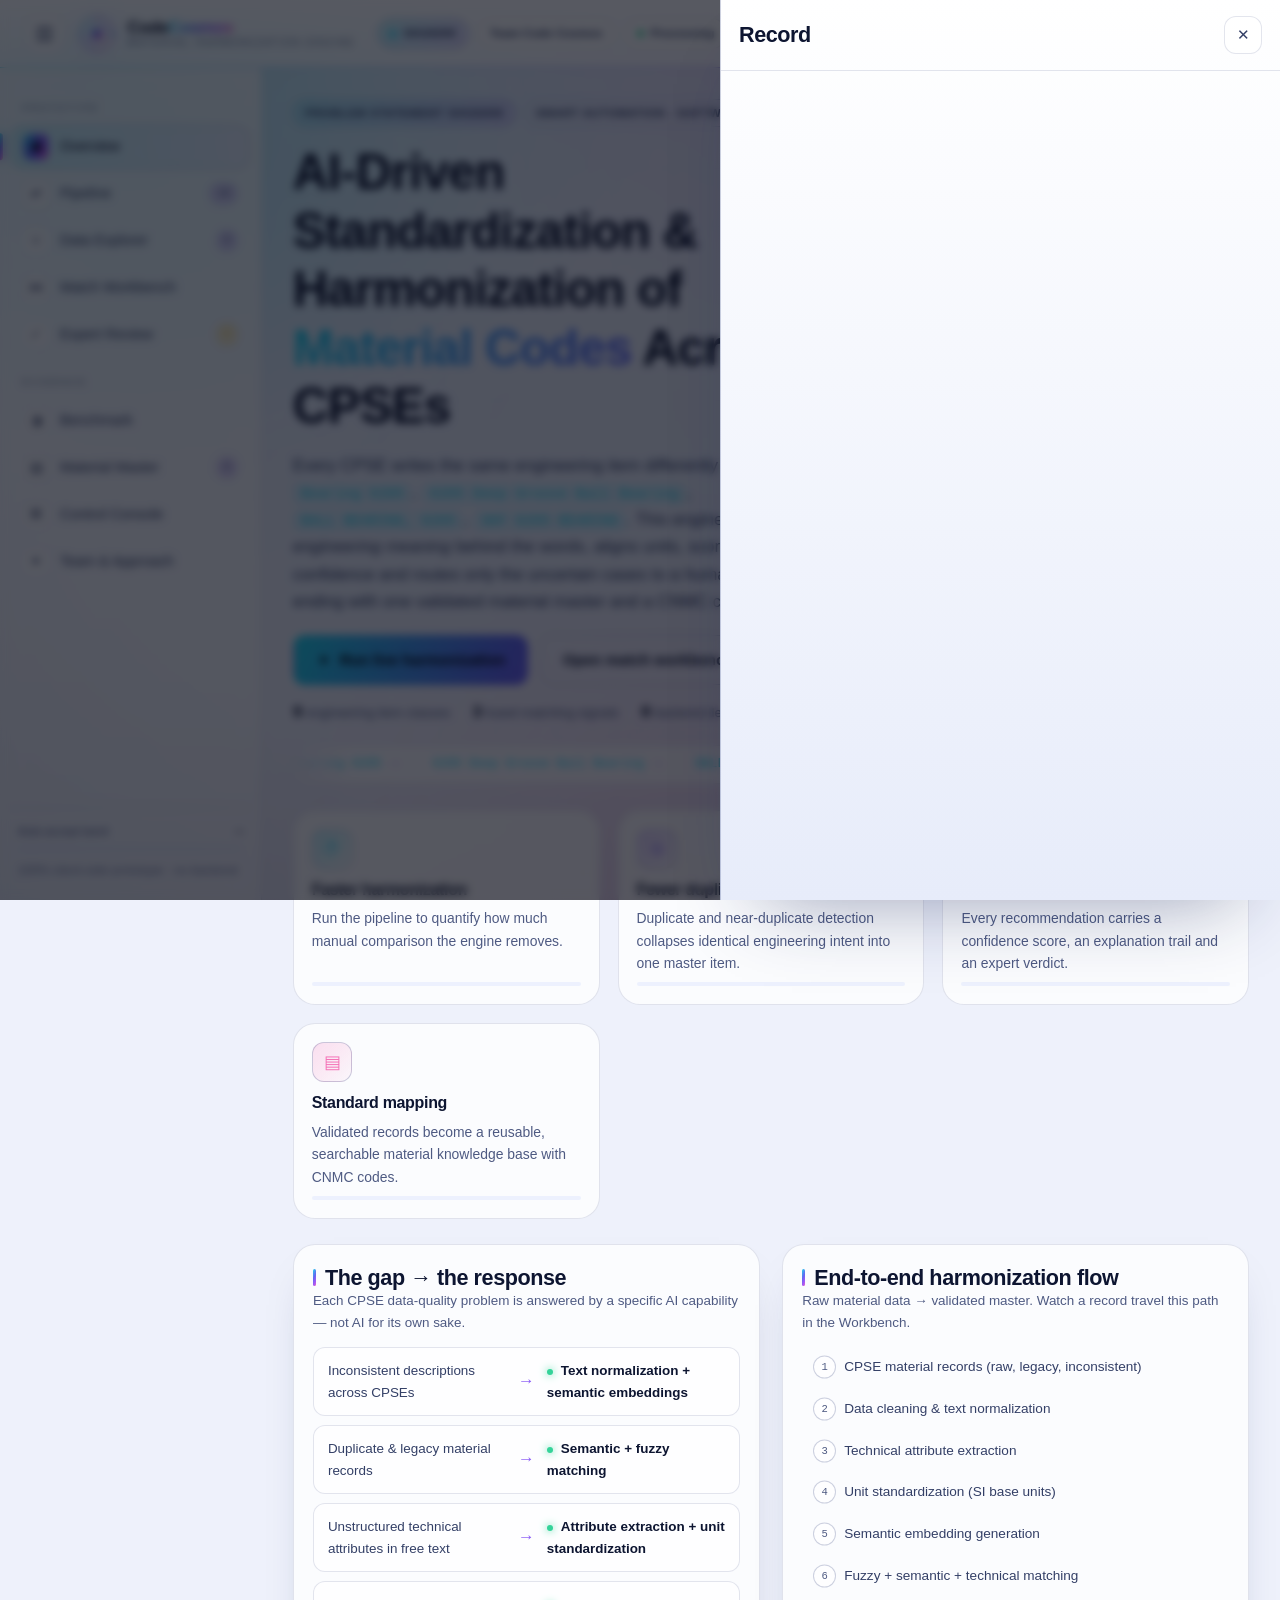
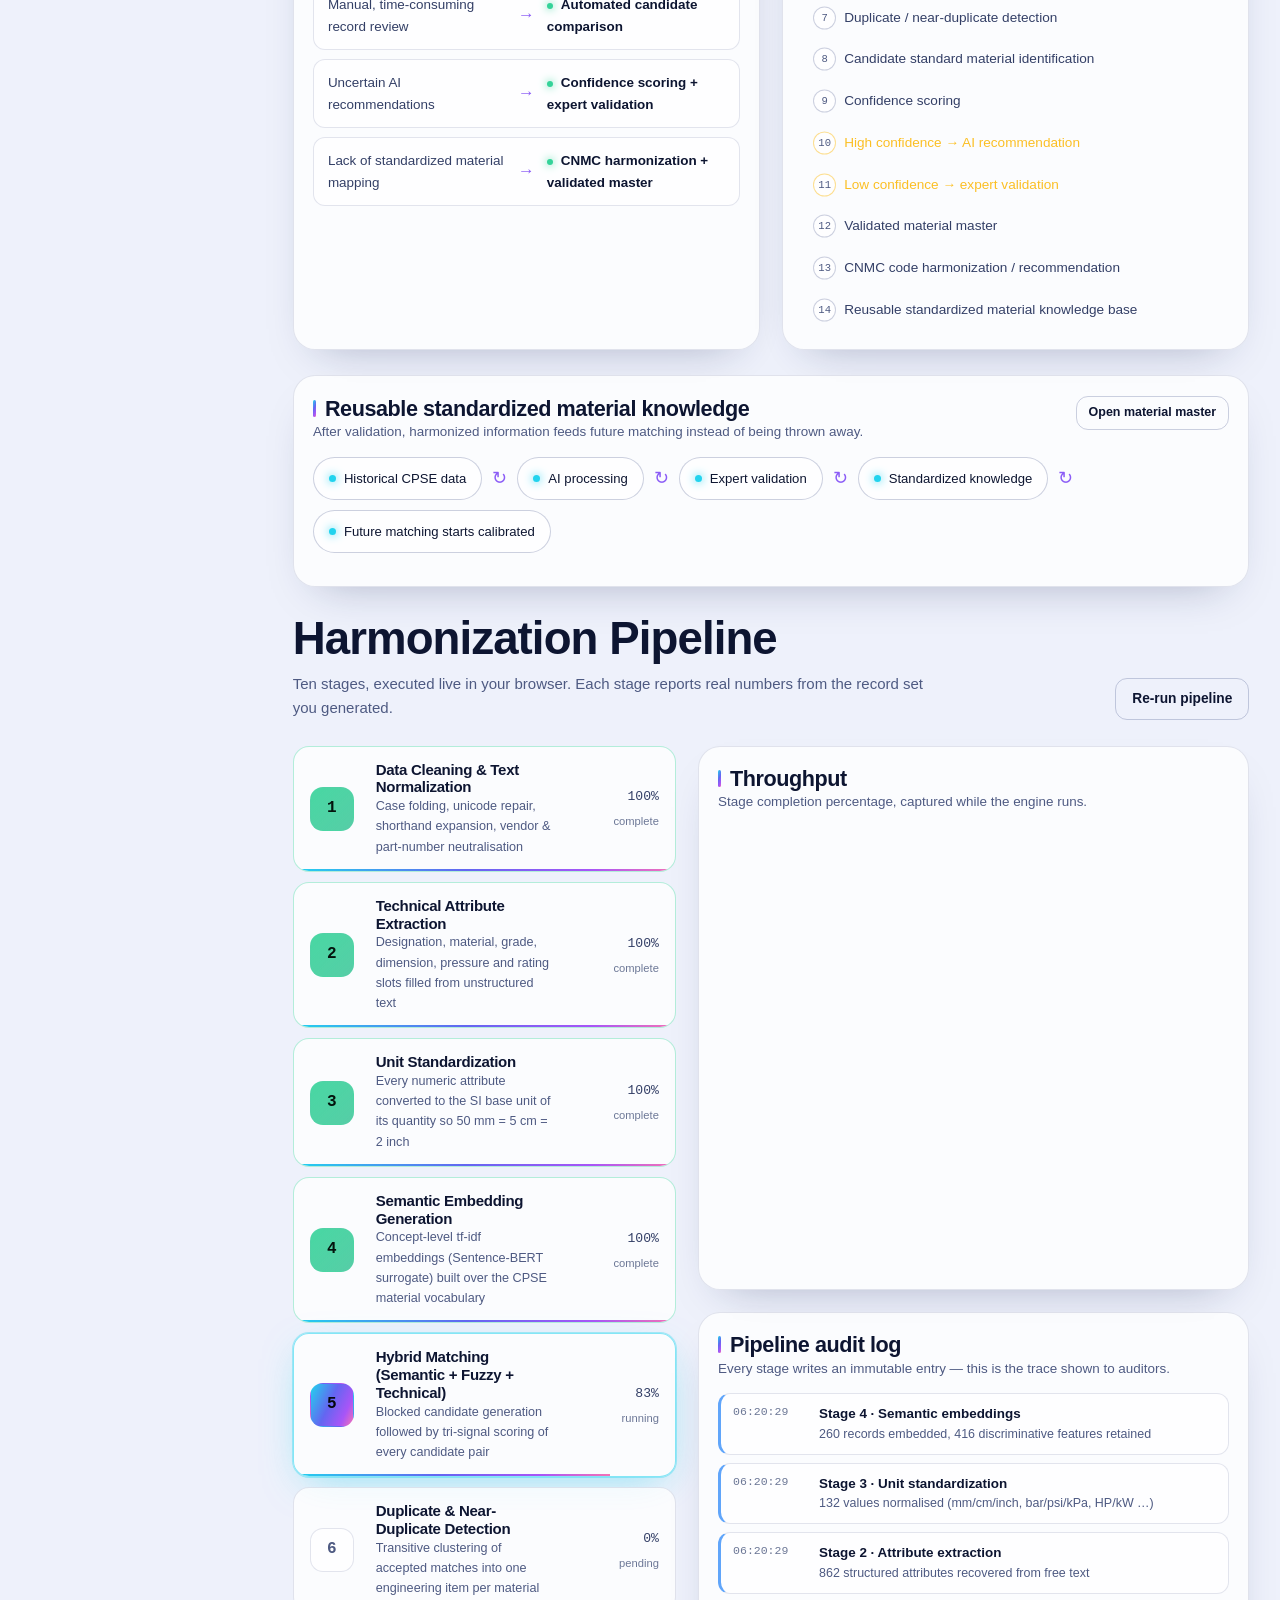
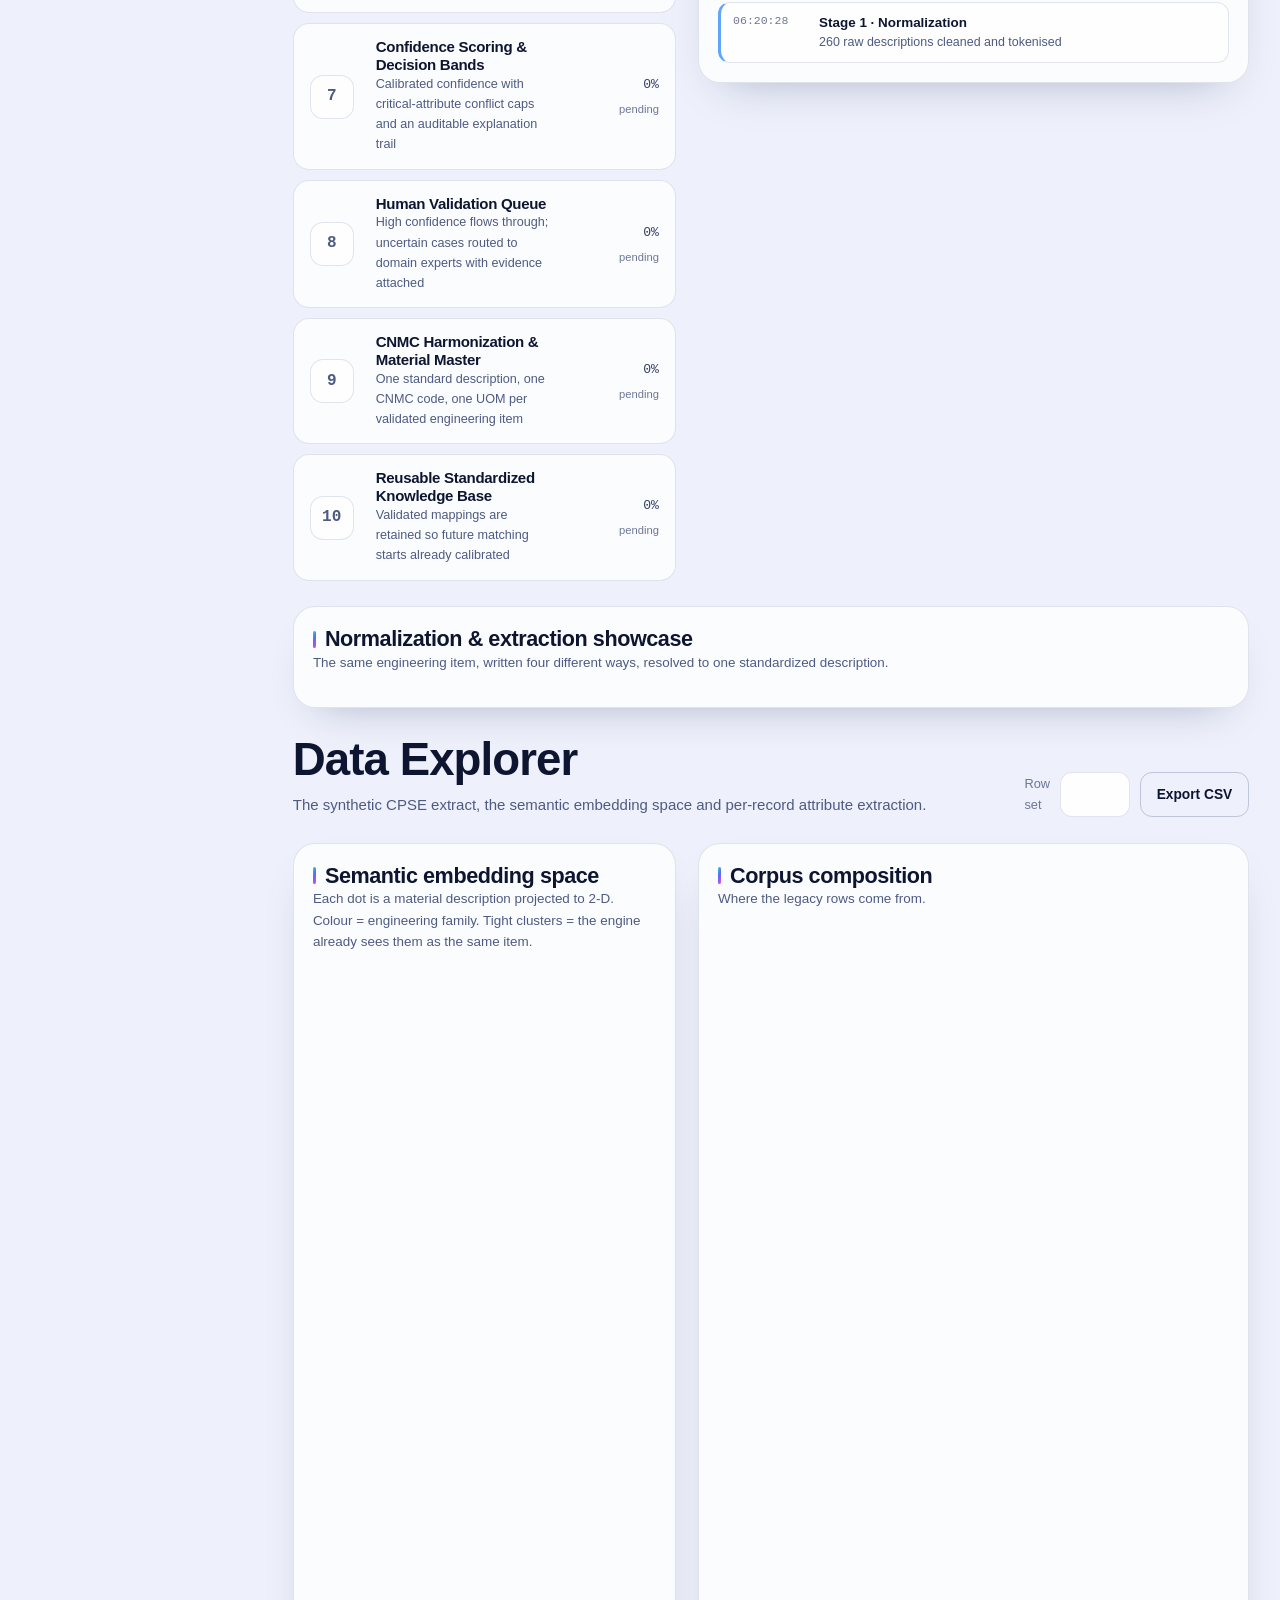
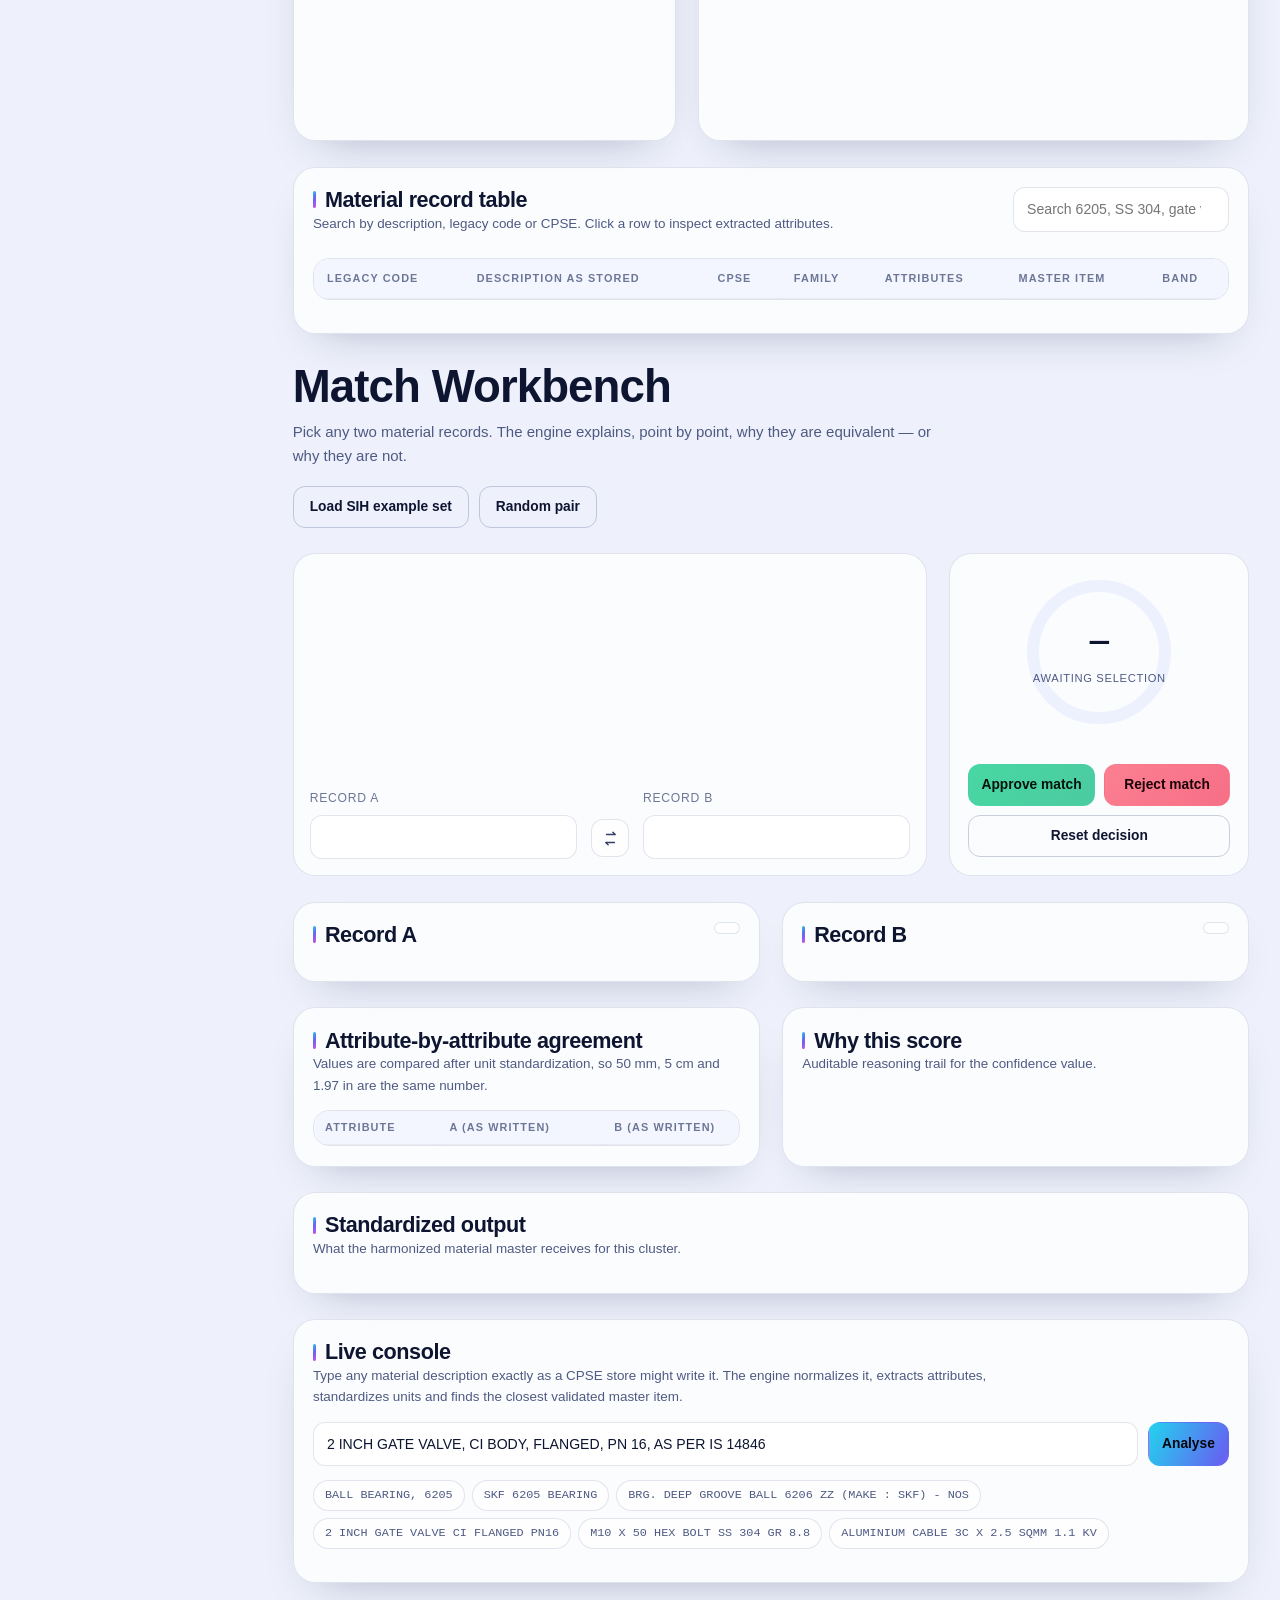
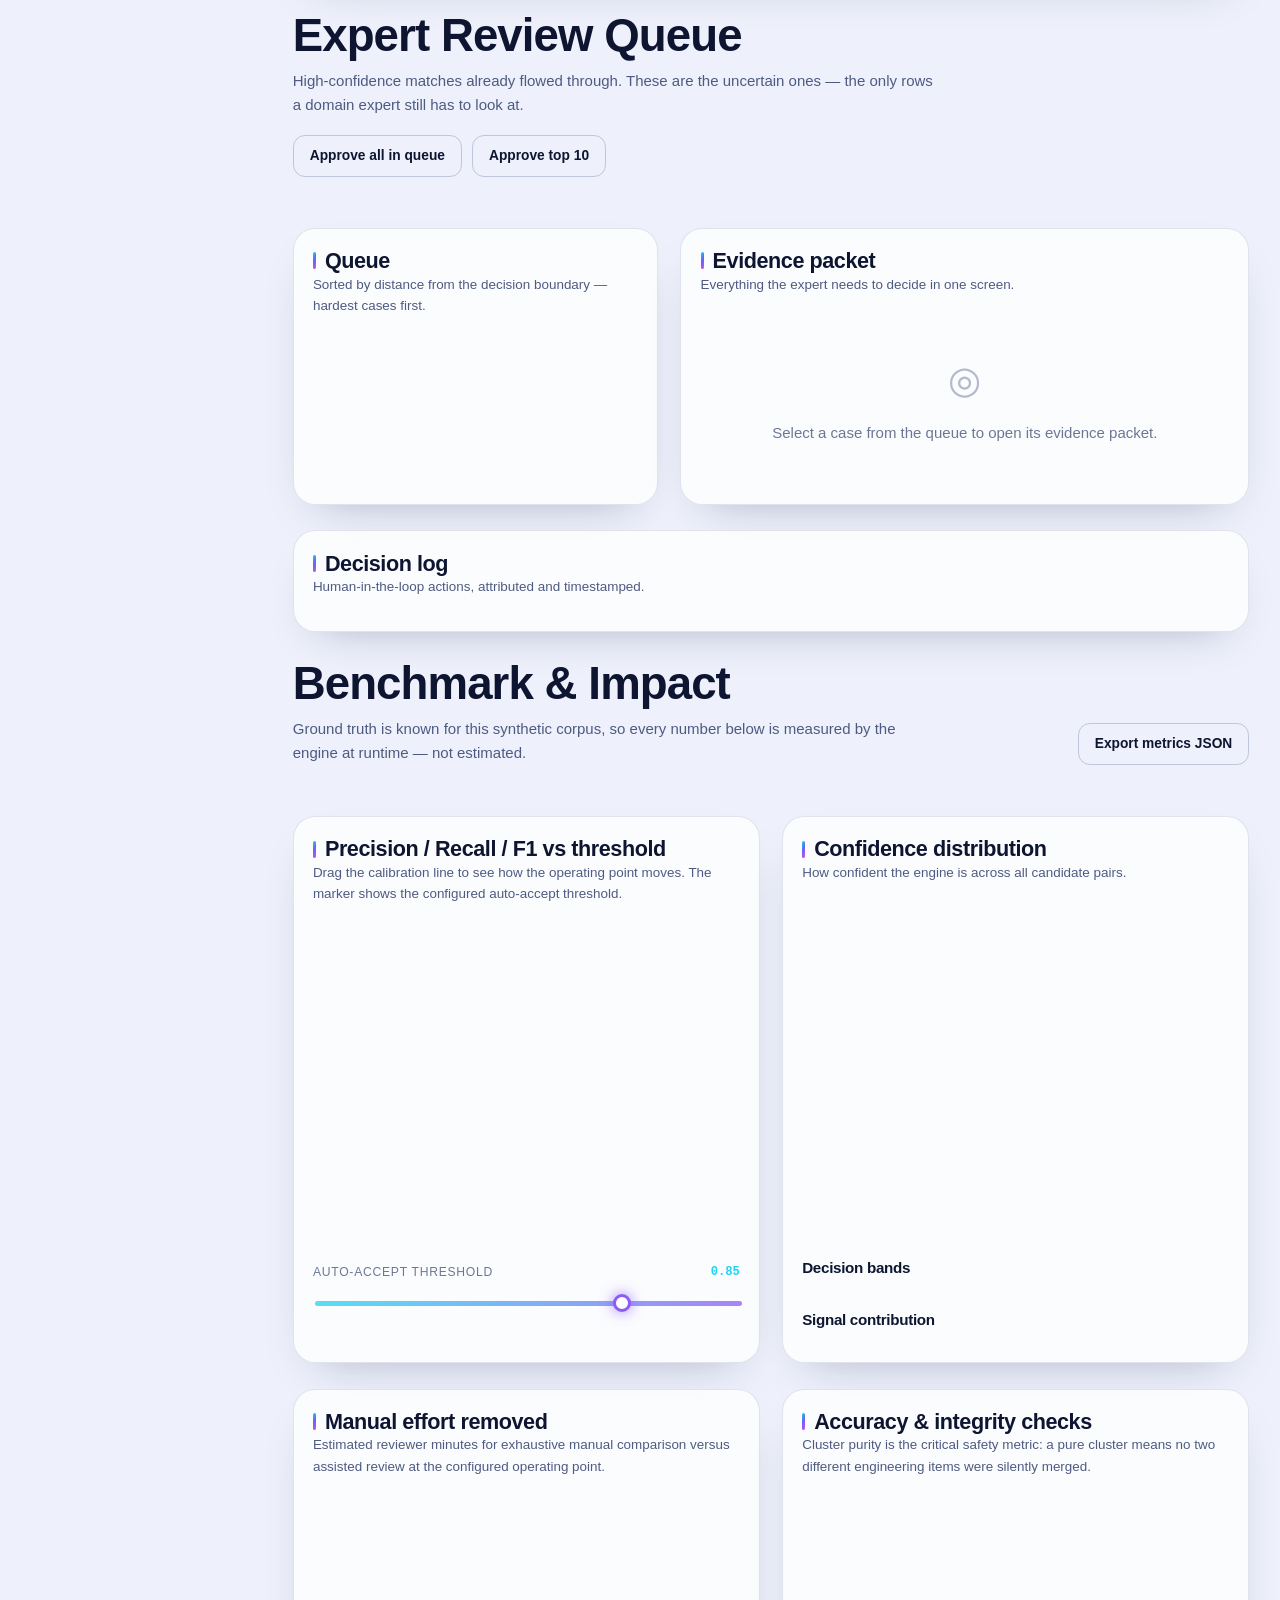
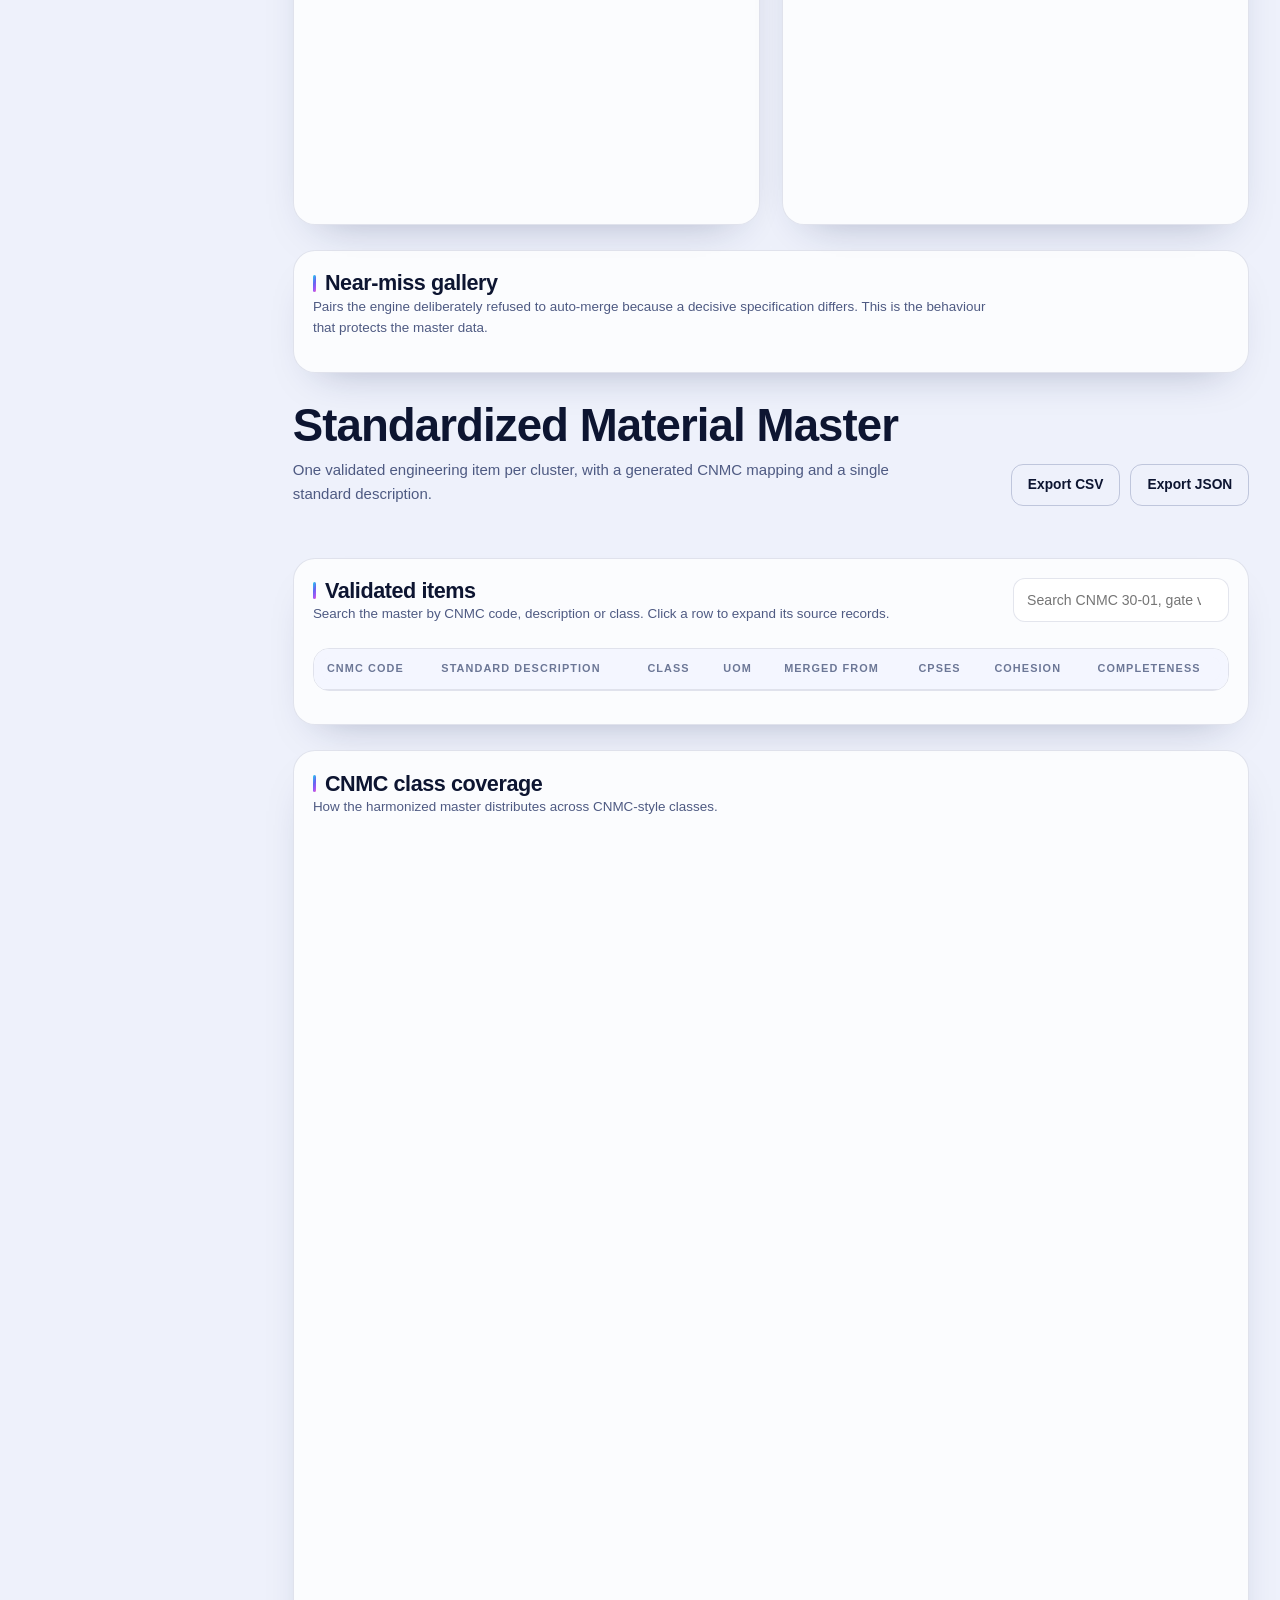
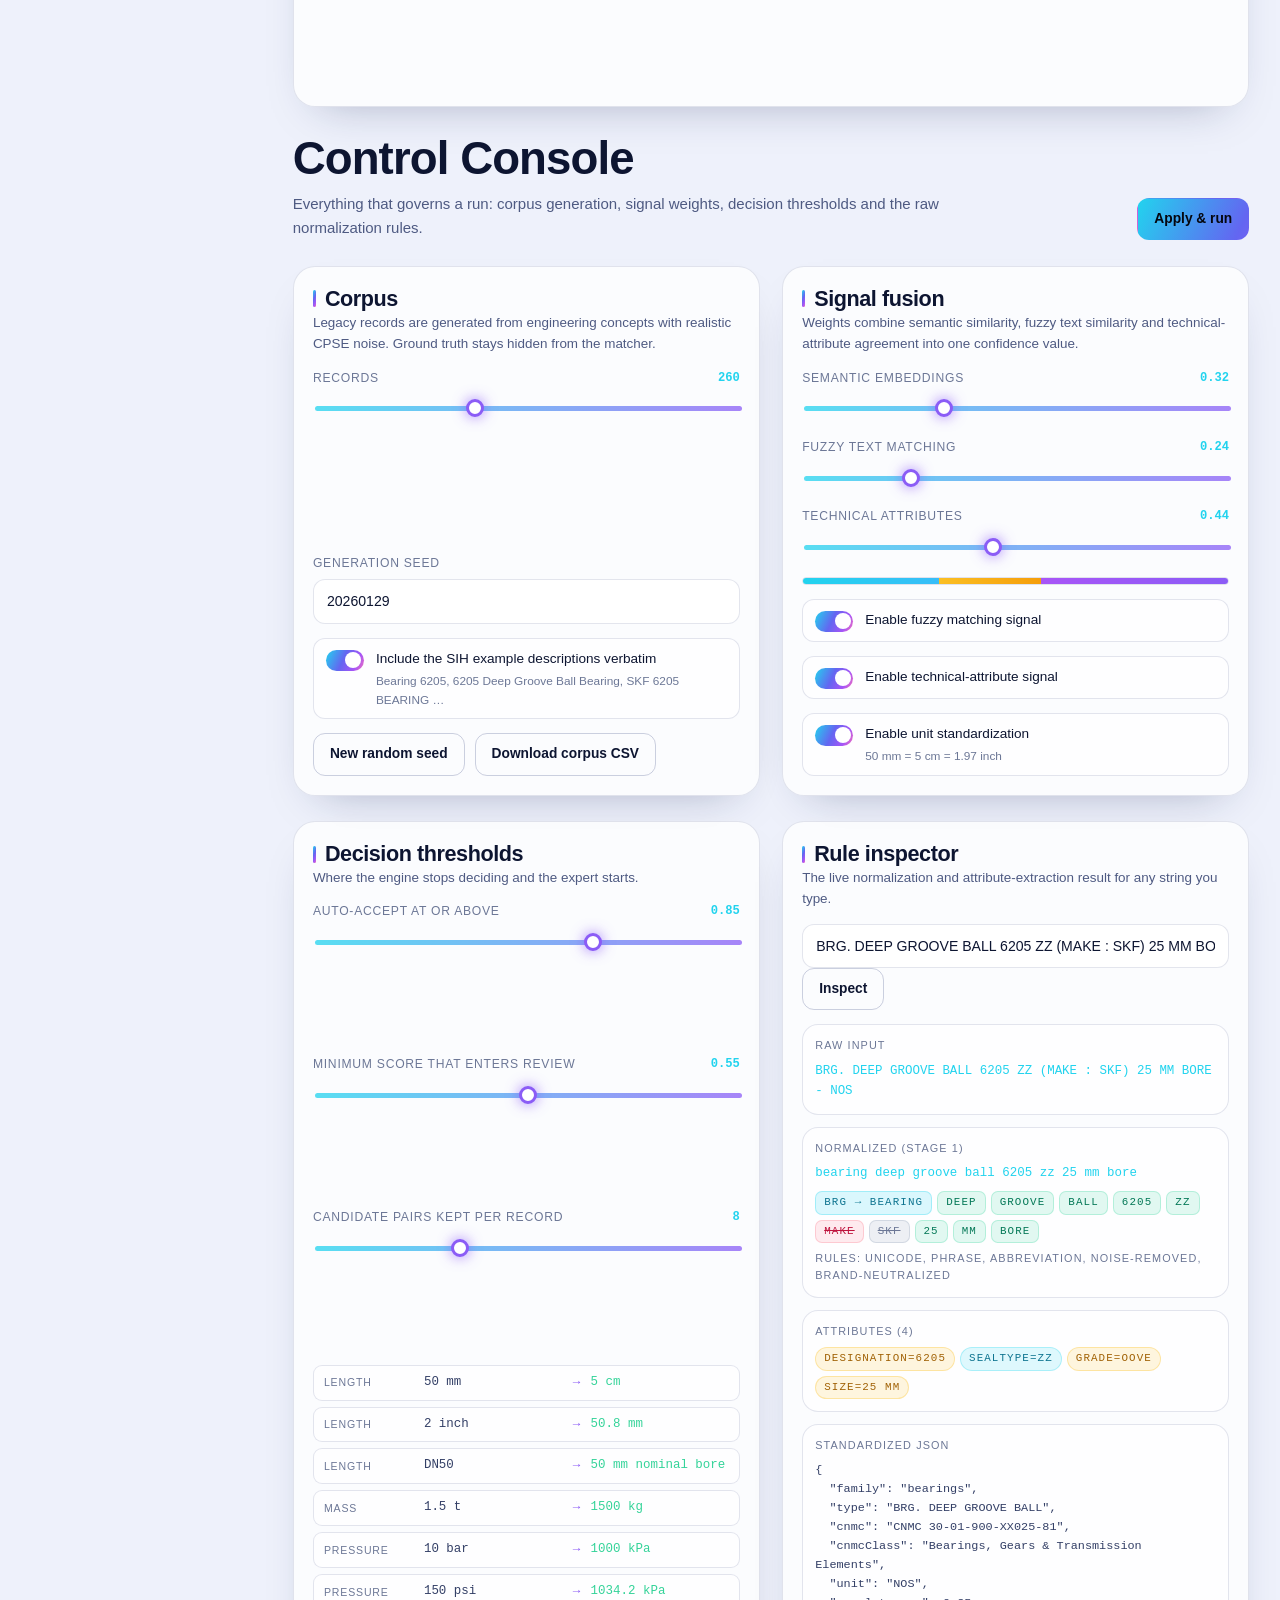
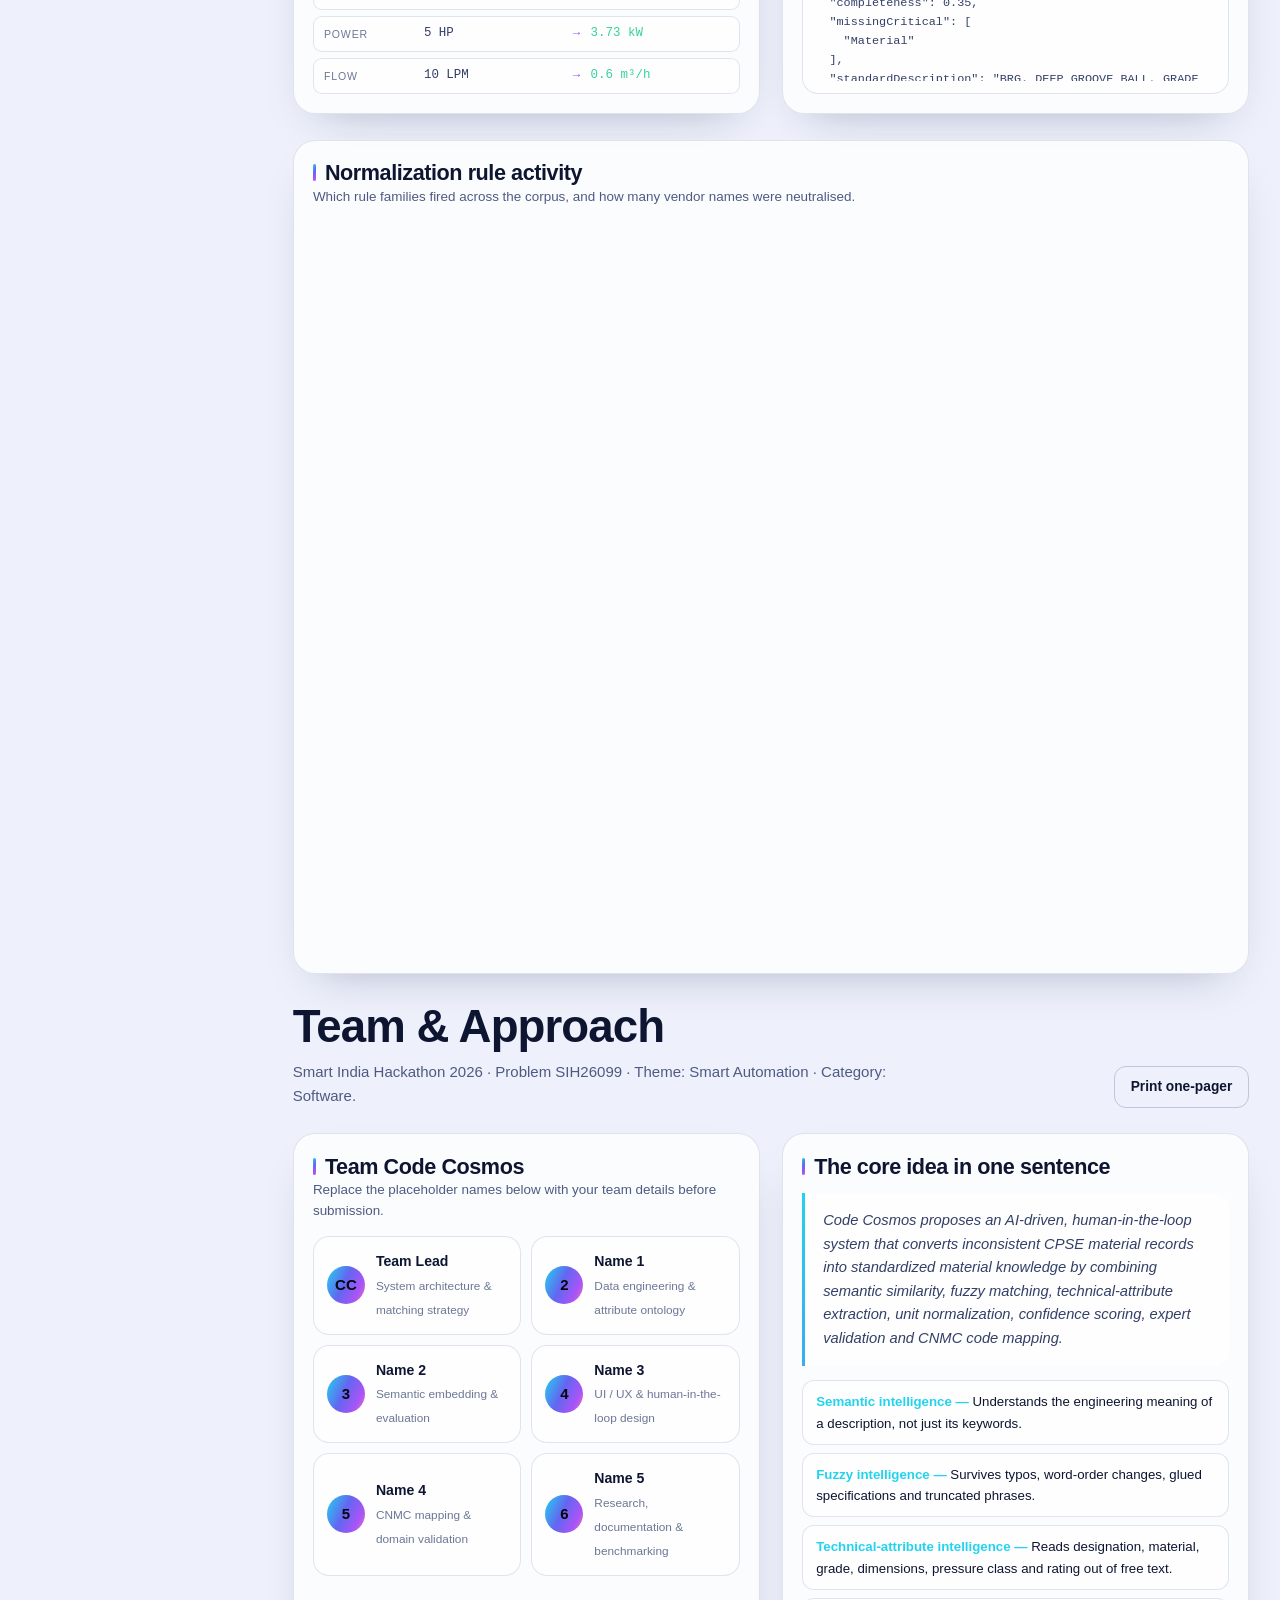
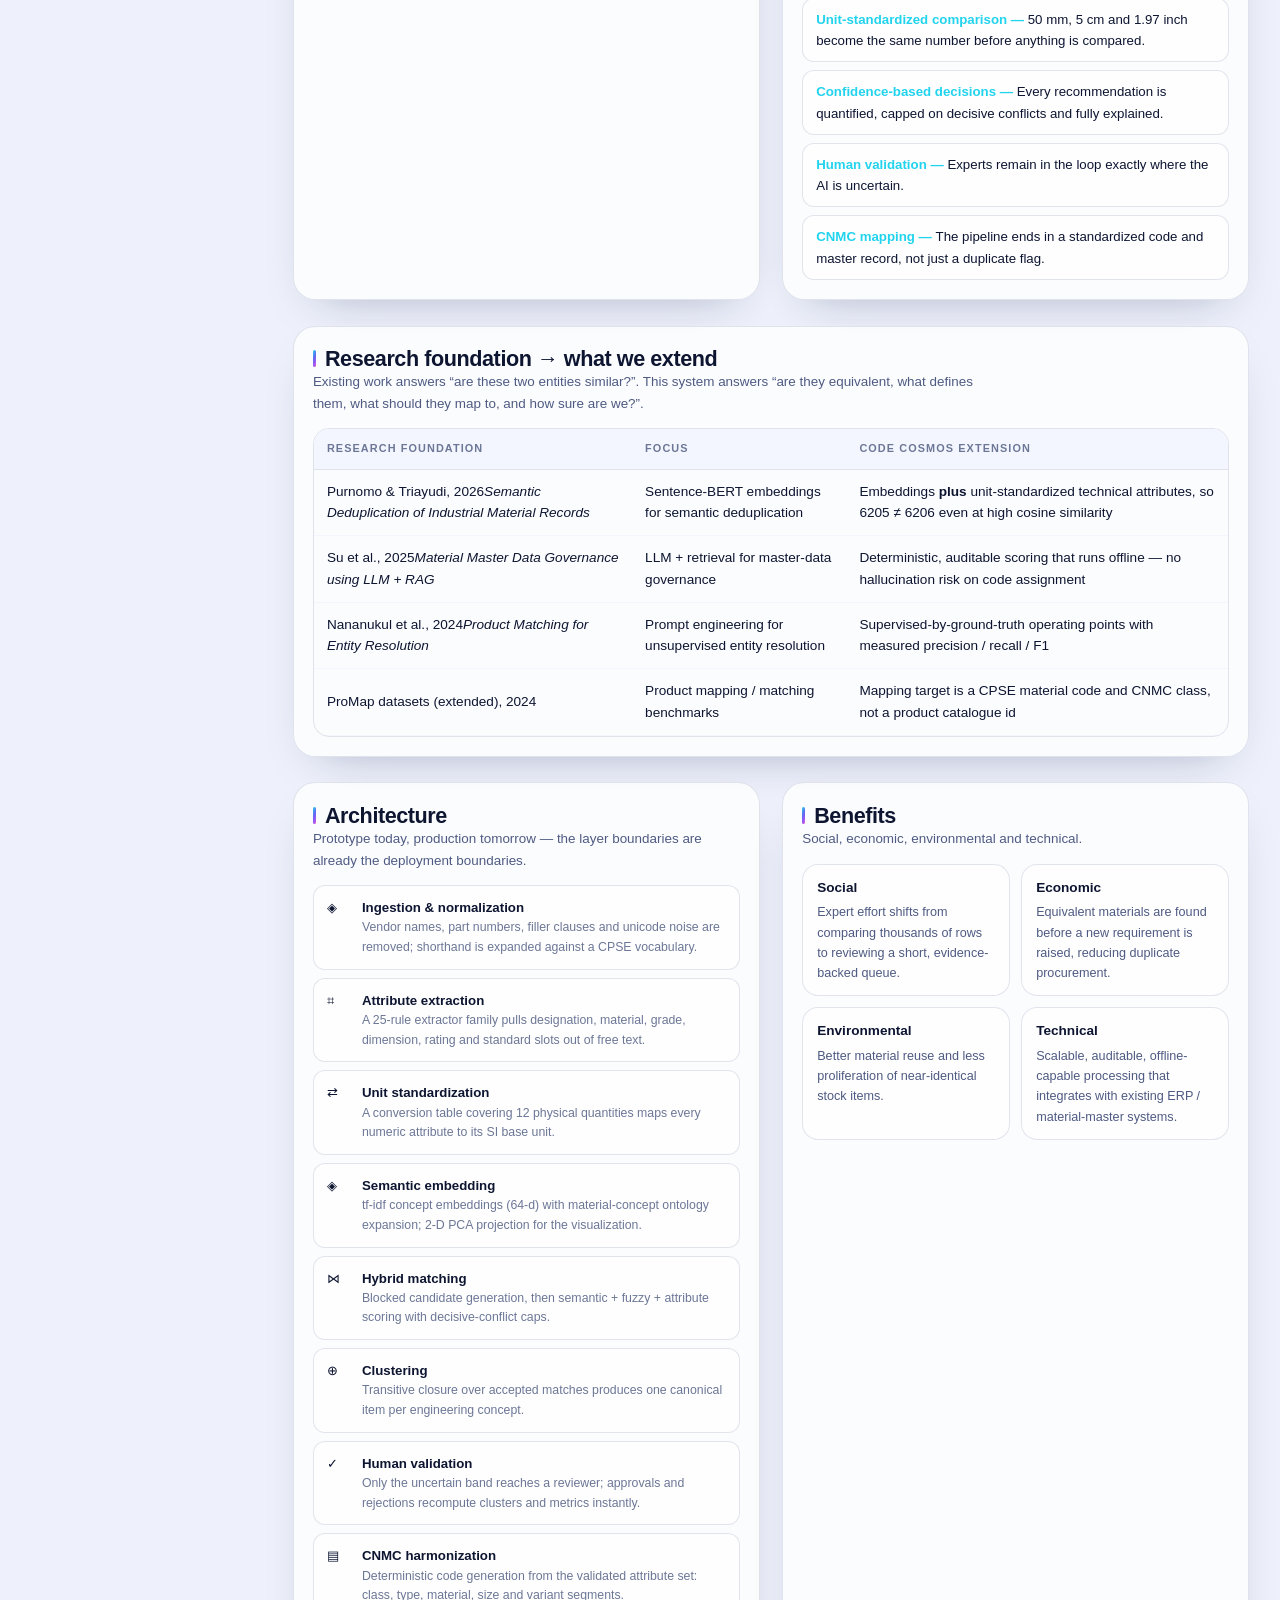
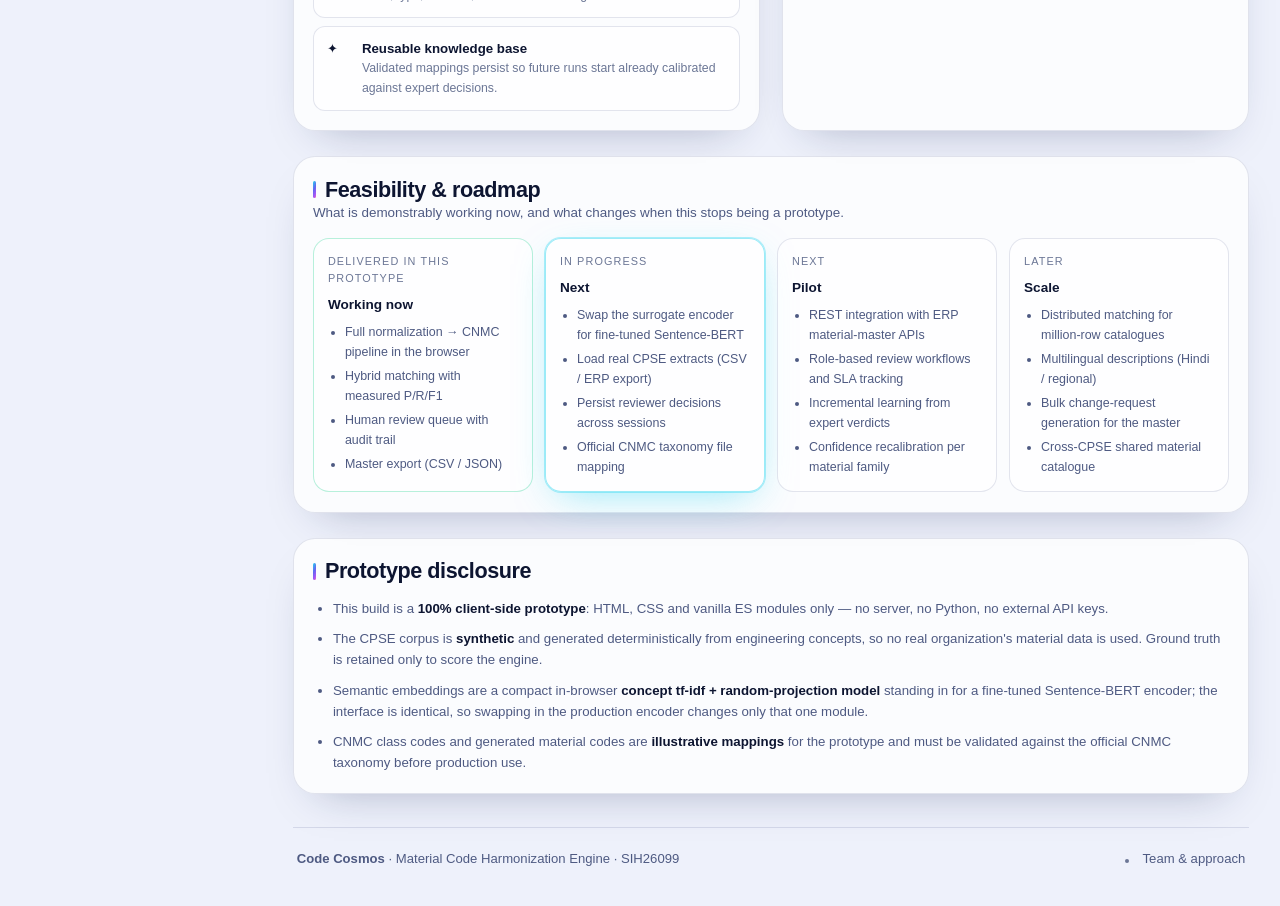
==== index.html @ 538e65f2 "feat: Code Cosmos material-code harmonization prototype (SIH26099) Fully client-side, Render-ready p" ====
<!DOCTYPE html>
<html lang="en" data-theme="dark">
<head>
<meta charset="utf-8" />
<meta name="viewport" content="width=device-width, initial-scale=1, viewport-fit=cover" />
<title>Code Cosmos · AI-Driven Standardization &amp; Harmonization of Material Codes Across CPSEs</title>
<meta name="description" content="SIH26099 — AI-driven, human-in-the-loop material code harmonization prototype for CPSEs. Semantic embeddings, fuzzy matching, technical-attribute extraction, unit standardization, confidence scoring and CNMC mapping. Fully client-side prototype by Team Code Cosmos." />
<meta name="theme-color" content="#060913" />
<meta name="author" content="Team Code Cosmos" />
<meta property="og:title" content="Code Cosmos · Material Code Harmonization Engine" />
<meta property="og:description" content="Smart India Hackathon 2026 · Problem SIH26099 · Frontend prototype" />
<link rel="icon" href="data:image/svg+xml,%3Csvg xmlns='http://www.w3.org/2000/svg' viewBox='0 0 64 64'%3E%3Cdefs%3E%3ClinearGradient id='g' x1='0' y1='0' x2='1' y2='1'%3E%3Cstop offset='0' stop-color='%2322d3ee'/%3E%3Cstop offset='1' stop-color='%238b5cf6'/%3E%3C/linearGradient%3E%3C/defs%3E%3Ccircle cx='32' cy='32' r='30' fill='none' stroke='url(%23g)' stroke-width='3'/%3E%3Ccircle cx='32' cy='32' r='9' fill='url(%23g)'/%3E%3Cellipse cx='32' cy='32' rx='28' ry='12' fill='none' stroke='url(%23g)' stroke-width='2' opacity='.7'/%3E%3Cellipse cx='32' cy='32' rx='12' ry='28' fill='none' stroke='url(%23g)' stroke-width='2' opacity='.5'/%3E%3C/svg%3E" />
<link rel="stylesheet" href="./assets/css/base.css" />
<link rel="stylesheet" href="./assets/css/app.css" />
</head>
<body>
<!-- ─────────────────────────── cinematic background ─────────────────────────── -->
<div class="bg-stage" aria-hidden="true">
  <div class="bg-aurora a1"></div>
  <div class="bg-aurora a2"></div>
  <div class="bg-aurora a3"></div>
  <div class="bg-grid"></div>
  <div class="bg-scan"></div>
  <div class="bg-vignette"></div>
</div>

<a class="skip-link" href="#main">Skip to content</a>

<!-- ─────────────────────────────── app shell ───────────────────────────────── -->
<div class="shell">
  <header class="topbar" id="topbar">
    <button class="icon-btn menu-btn" id="menuBtn" aria-label="Toggle navigation" aria-expanded="false">
      <span class="burger"><i></i><i></i><i></i></span>
    </button>

    <a class="brand" href="#/overview" aria-label="Code Cosmos home">
      <span class="brand-mark" aria-hidden="true">
        <svg viewBox="0 0 64 64" class="orbit">
          <defs>
            <linearGradient id="brandGrad" x1="0" y1="0" x2="1" y2="1">
              <stop offset="0" stop-color="#22d3ee"/><stop offset="0.5" stop-color="#8b5cf6"/><stop offset="1" stop-color="#f472b6"/>
            </linearGradient>
          </defs>
          <circle cx="32" cy="32" r="29" fill="none" stroke="url(#brandGrad)" stroke-width="2.5" stroke-dasharray="6 5" class="dash-spin"/>
          <ellipse cx="32" cy="32" rx="27" ry="11" fill="none" stroke="url(#brandGrad)" stroke-width="1.6" opacity=".75" class="ring-a"/>
          <ellipse cx="32" cy="32" rx="11" ry="27" fill="none" stroke="url(#brandGrad)" stroke-width="1.6" opacity=".55" class="ring-b"/>
          <circle cx="32" cy="32" r="8" fill="url(#brandGrad)" class="core-pulse"/>
          <circle cx="59" cy="32" r="2.6" fill="#22d3ee" class="sat-a"/>
          <circle cx="32" cy="5" r="2.2" fill="#f472b6" class="sat-b"/>
        </svg>
      </span>
      <span class="brand-text">
        <strong>Code<span class="grad">Cosmos</span></strong>
        <small>Material Harmonization Engine</small>
      </span>
    </a>

    <div class="topbar-meta">
      <span class="chip chip-sih" title="Smart India Hackathon 2026 · Smart Automation · Software">
        <i class="dot"></i>SIH26099
      </span>
      <span class="chip hide-sm" title="Team Code Cosmos">Team&nbsp;Code&nbsp;Cosmos</span>
      <span class="chip chip-live hide-md" id="engineChip" title="Pipeline status">
        <i class="pulse"></i><span id="engineLabel">Idle</span>
      </span>
    </div>

    <div class="topbar-actions">
      <button class="icon-btn" id="themeBtn" title="Toggle light / dark" aria-label="Toggle theme">
        <svg viewBox="0 0 24 24" class="ico-sun"><circle cx="12" cy="12" r="4.2"/><g stroke-linecap="round"><path d="M12 2.4v2.2M12 19.4v2.2M2.4 12h2.2M19.4 12h2.2M5.2 5.2l1.6 1.6M17.2 17.2l1.6 1.6M18.8 5.2l-1.6 1.6M6.8 17.2l-1.6 1.6"/></g></svg>
        <svg viewBox="0 0 24 24" class="ico-moon"><path d="M20 14.4A8.6 8.6 0 1 1 9.6 4a6.9 6.9 0 0 0 10.4 10.4z"/></svg>
      </button>
      <button class="btn btn-ghost hide-sm" id="tourBtn" title="Guided walkthrough for evaluators">
        <svg viewBox="0 0 24 24" class="ico"><path d="M12 3.5a8.5 8.5 0 1 1 0 17 8.5 8.5 0 0 1 0-17z" fill="none"/><path d="M12 8v4l3 2"/></svg>
        <span>Tour</span>
      </button>
      <button class="btn btn-primary" id="runBtn" title="Run the full harmonization pipeline">
        <svg viewBox="0 0 24 24" class="ico"><path d="M8 5.5v13l11-6.5z" fill="currentColor" stroke="none"/></svg>
        <span>Run Pipeline</span>
      </button>
    </div>
  </header>

  <div class="body">
    <aside class="sidebar" id="sidebar">
      <nav class="nav" aria-label="Primary">
        <p class="nav-title">Prototype</p>
        <a class="nav-link" href="#/overview" data-view="overview"><span class="nv-ico">◈</span><span class="nv-label">Overview</span></a>
        <a class="nav-link" href="#/pipeline" data-view="pipeline"><span class="nv-ico">⇄</span><span class="nv-label">Pipeline</span><span class="nv-badge" id="navPipeline">10</span></a>
        <a class="nav-link" href="#/explorer" data-view="explorer"><span class="nv-ico">⌗</span><span class="nv-label">Data Explorer</span><span class="nv-badge" id="navRecords">0</span></a>
        <a class="nav-link" href="#/workbench" data-view="workbench"><span class="nv-ico">⋈</span><span class="nv-label">Match Workbench</span></a>
        <a class="nav-link" href="#/review" data-view="review"><span class="nv-ico">✓</span><span class="nv-label">Expert Review</span><span class="nv-badge warn" id="navReview">0</span></a>
        <p class="nav-title">Evidence</p>
        <a class="nav-link" href="#/benchmark" data-view="benchmark"><span class="nv-ico">◑</span><span class="nv-label">Benchmark</span></a>
        <a class="nav-link" href="#/master" data-view="master"><span class="nv-ico">▤</span><span class="nv-label">Material Master</span><span class="nv-badge" id="navMaster">0</span></a>
        <a class="nav-link" href="#/console" data-view="console"><span class="nv-ico">⌘</span><span class="nv-label">Control Console</span></a>
        <a class="nav-link" href="#/about" data-view="about"><span class="nv-ico">✦</span><span class="nv-label">Team &amp; Approach</span></a>
      </nav>
      <div class="sidebar-foot">
        <div class="mini-meter">
          <div class="mm-row"><span>Auto-accept band</span><strong id="sideAuto">—</strong></div>
          <div class="mm-bar"><i id="sideAutoBar" style="width:0%"></i></div>
        </div>
        <p class="fine">100% client-side prototype · no backend</p>
      </div>
    </aside>

    <main class="main" id="main">
      <!-- ══════════════════════════════ OVERVIEW ══════════════════════════════ -->
      <section class="view" id="view-overview" hidden>
        <div class="hero">
          <div class="hero-grid">
            <div class="hero-copy">
              <div class="eyebrow"><span class="tag">Problem Statement SIH26099</span><span class="tag ghost">Smart Automation · Software</span></div>
              <h1>AI-Driven Standardization &amp; Harmonization of <span class="grad-text">Material Codes</span> Across CPSEs</h1>
              <p class="lede">
                Every CPSE writes the same engineering item differently —
                <span class="mono">Bearing 6205</span>, <span class="mono">6205 Deep Groove Ball Bearing</span>,
                <span class="mono">BALL BEARING, 6205</span>, <span class="mono">SKF 6205 BEARING</span>.
                This engine understands the <em>engineering meaning</em> behind the words, aligns units, scores its own
                confidence and routes only the uncertain cases to a human expert — ending with one validated
                material master and a CNMC code.
              </p>
              <div class="hero-cta">
                <button class="btn btn-primary lg" id="heroRun"><svg viewBox="0 0 24 24" class="ico"><path d="M8 5.5v13l11-6.5z" fill="currentColor" stroke="none"/></svg><span>Run live harmonization</span></button>
                <a class="btn btn-ghost lg" href="#/workbench">Open match workbench</a>
              </div>
              <div class="hero-ticks">
                <span><b>9</b> engineering item classes</span>
                <span><b>3</b> fused matching signals</span>
                <span><b>0</b> backend dependencies</span>
              </div>
            </div>

            <div class="hero-panel">
              <div class="hp-head">
                <span class="hp-title">Live pipeline</span>
                <span class="chip chip-live"><i class="pulse"></i><span id="heroStatus">idle</span></span>
              </div>
              <div class="hp-stage">
                <div class="ring-wrap">
                  <svg viewBox="0 0 120 120" class="prog-ring">
                    <circle class="pr-track" cx="60" cy="60" r="52"/>
                    <circle class="pr-fill" cx="60" cy="60" r="52" id="heroRing"/>
                  </svg>
                  <div class="ring-label"><strong id="heroPct">0%</strong><small id="heroStageName">ready</small></div>
                </div>
                <div class="hp-stage-detail">
                  <p class="mono small" id="heroStageDetail">Awaiting dataset …</p>
                  <ul class="stage-mini" id="heroStageList"></ul>
                </div>
              </div>
              <div class="hp-kpis">
                <div class="kpi"><span class="kpi-label">Legacy rows</span><strong data-count id="kpiRows">0</strong></div>
                <div class="kpi"><span class="kpi-label">Candidate pairs</span><strong data-count id="kpiPairs">0</strong></div>
                <div class="kpi"><span class="kpi-label">Dupes collapsed</span><strong data-count id="kpiDupes">0</strong></div>
                <div class="kpi"><span class="kpi-label">Review queue</span><strong data-count id="kpiReview">0</strong></div>
              </div>
            </div>
          </div>

          <div class="ticker" aria-hidden="true"><div class="ticker-track" id="tickerTrack"></div></div>
        </div>

        <div class="grid-3" id="impactGrid">
          <article class="card lift reveal"><div class="card-ico i1">⏱</div><h3>Faster harmonization</h3><p id="impactSpeed">Run the pipeline to quantify how much manual comparison the engine removes.</p><div class="impact-bar"><i></i></div></article>
          <article class="card lift reveal"><div class="card-ico i2">⧉</div><h3>Fewer duplicates</h3><p id="impactDupes">Duplicate and near-duplicate detection collapses identical engineering intent into one master item.</p><div class="impact-bar"><i></i></div></article>
          <article class="card lift reveal"><div class="card-ico i3">✓</div><h3>Higher data accuracy</h3><p id="impactAccuracy">Every recommendation carries a confidence score, an explanation trail and an expert verdict.</p><div class="impact-bar"><i></i></div></article>
          <article class="card lift reveal"><div class="card-ico i4">▤</div><h3>Standard mapping</h3><p id="impactMap">Validated records become a reusable, searchable material knowledge base with CNMC codes.</p><div class="impact-bar"><i></i></div></article>
        </div>

        <div class="split">
          <section class="panel reveal">
            <header class="panel-head">
              <div><h2>The gap → the response</h2><p class="muted">Each CPSE data-quality problem is answered by a specific AI capability — not AI for its own sake.</p></div>
            </header>
            <ul class="gap-list" id="gapList"></ul>
          </section>
          <section class="panel reveal">
            <header class="panel-head">
              <div><h2>End-to-end harmonization flow</h2><p class="muted">Raw material data → validated master. Watch a record travel this path in the Workbench.</p></div>
            </header>
            <ol class="flow" id="flowList"></ol>
          </section>
        </div>

        <section class="panel reveal" id="knowledgePanel">
          <header class="panel-head">
            <div><h2>Reusable standardized material knowledge</h2><p class="muted">After validation, harmonized information feeds future matching instead of being thrown away.</p></div>
            <a class="btn btn-ghost sm" href="#/master">Open material master</a>
          </header>
          <div class="knowledge-loop" id="knowledgeLoop"></div>
          <div class="grid-4" id="knowledgeStats"></div>
        </section>
      </section>

      <!-- ══════════════════════════════ PIPELINE ══════════════════════════════ -->
      <section class="view" id="view-pipeline" hidden>
        <header class="view-head">
          <div>
            <h1>Harmonization Pipeline</h1>
            <p class="lede-sm">Ten stages, executed live in your browser. Each stage reports real numbers from the record set you generated.</p>
          </div>
          <div class="view-head-actions">
            <button class="btn btn-ghost" id="pipelineRun">Re-run pipeline</button>
          </div>
        </header>

        <div class="split narrow-wide">
          <div class="stages" id="stageTimeline"></div>
          <div class="stack">
            <section class="panel">
              <header class="panel-head"><div><h2>Throughput</h2><p class="muted">Stage completion percentage, captured while the engine runs.</p></div></header>
              <div class="chart-box"><canvas id="chartStages" height="260" role="img" aria-label="Stage completion chart"></canvas></div>
            </section>
            <section class="panel">
              <header class="panel-head"><div><h2>Pipeline audit log</h2><p class="muted">Every stage writes an immutable entry — this is the trace shown to auditors.</p></div></header>
              <ul class="audit" id="auditLog"></ul>
            </section>
          </div>
        </div>

        <section class="panel">
          <header class="panel-head">
            <div><h2>Normalization &amp; extraction showcase</h2><p class="muted">The same engineering item, written four different ways, resolved to one standardized description.</p></div>
          </header>
          <div class="showcase-grid" id="showcaseGrid"></div>
        </section>
      </section>

      <!-- ══════════════════════════════ EXPLORER ══════════════════════════════ -->
      <section class="view" id="view-explorer" hidden>
        <header class="view-head">
          <div><h1>Data Explorer</h1><p class="lede-sm">The synthetic CPSE extract, the semantic embedding space and per-record attribute extraction.</p></div>
          <div class="view-head-actions">
            <label class="field inline"><span>Row set</span><select id="explorerCpse"></select></label>
            <button class="btn btn-ghost" id="exportRows">Export CSV</button>
          </div>
        </header>

        <div class="split narrow-wide">
          <section class="panel">
            <header class="panel-head"><div><h2>Semantic embedding space</h2><p class="muted">Each dot is a material description projected to 2-D. Colour = engineering family. Tight clusters = the engine already sees them as the same item.</p></div></header>
            <div class="chart-box tall"><canvas id="chartSpace" role="img" aria-label="Semantic space scatter plot"></canvas></div>
            <div class="legend" id="spaceLegend"></div>
          </section>
          <section class="panel">
            <header class="panel-head"><div><h2>Corpus composition</h2><p class="muted">Where the legacy rows come from.</p></div></header>
            <div class="chart-box"><canvas id="chartCpse" height="220" role="img" aria-label="Records per CPSE"></canvas></div>
            <div class="chart-box"><canvas id="chartFamilies" height="240" role="img" aria-label="Records per engineering family"></canvas></div>
          </section>
        </div>

        <section class="panel">
          <header class="panel-head">
            <div><h2>Material record table</h2><p class="muted">Search by description, legacy code or CPSE. Click a row to inspect extracted attributes.</p></div>
            <div class="table-tools">
              <input type="search" id="recordSearch" placeholder="Search 6205, SS 304, gate valve …" aria-label="Search records" />
              <span class="muted small" id="recordCount"></span>
            </div>
          </header>
          <div class="table-scroll">
            <table class="tbl" id="recordTable">
              <thead><tr><th>Legacy code</th><th>Description as stored</th><th>CPSE</th><th>Family</th><th>Attributes</th><th>Master item</th><th>Band</th></tr></thead>
              <tbody id="recordBody"></tbody>
            </table>
          </div>
          <div class="pager" id="recordPager"></div>
        </section>
      </section>

      <!-- ══════════════════════════════ WORKBENCH ═════════════════════════════ -->
      <section class="view" id="view-workbench" hidden>
        <header class="view-head">
          <div><h1>Match Workbench</h1><p class="lede-sm">Pick any two material records. The engine explains, point by point, why they are equivalent — or why they are not.</p></div>
          <div class="view-head-actions">
            <button class="btn btn-ghost" id="wbShowcase">Load SIH example set</button>
            <button class="btn btn-ghost" id="wbRandom">Random pair</button>
          </div>
        </header>

        <div class="wb">
          <div class="wb-pick">
            <label class="field"><span>Record A</span><select id="wbSelectA"></select></label>
            <button class="icon-btn swap" id="wbSwap" title="Swap A and B" aria-label="Swap selection">
              <svg viewBox="0 0 24 24"><path d="M7 7h11l-3-3M17 17H6l3 3" fill="none" stroke="currentColor" stroke-width="1.8" stroke-linecap="round" stroke-linejoin="round"/></svg>
            </button>
            <label class="field"><span>Record B</span><select id="wbSelectB"></select></label>
          </div>

          <div class="wb-verdict card-flat" id="wbVerdict">
            <div class="gauge-wrap">
              <svg viewBox="0 0 160 160" class="gauge">
                <defs>
                  <linearGradient id="gaugeGrad" x1="0" y1="1" x2="1" y2="0">
                    <stop offset="0" stop-color="#f87171"/><stop offset="0.45" stop-color="#fbbf24"/><stop offset="1" stop-color="#34d399"/>
                  </linearGradient>
                </defs>
                <circle class="g-track" cx="80" cy="80" r="66"/>
                <circle class="g-fill" cx="80" cy="80" r="66" id="wbGauge"/>
              </svg>
              <div class="gauge-label"><strong id="wbConfidence">—</strong><small id="wbBand">awaiting selection</small></div>
            </div>
            <div class="signal-bars" id="wbSignals"></div>
            <div class="verdict-actions">
              <button class="btn btn-ok" id="wbAccept">Approve match</button>
              <button class="btn btn-bad" id="wbReject">Reject match</button>
              <button class="btn btn-ghost" id="wbReset">Reset decision</button>
            </div>
          </div>
        </div>

        <div class="split">
          <section class="panel">
            <header class="panel-head"><div><h2>Record A</h2></div><span class="chip" id="wbChipA"></span></header>
            <div id="wbPaneA"></div>
          </section>
          <section class="panel">
            <header class="panel-head"><div><h2>Record B</h2></div><span class="chip" id="wbChipB"></span></header>
            <div id="wbPaneB"></div>
          </section>
        </div>

        <div class="split">
          <section class="panel">
            <header class="panel-head"><div><h2>Attribute-by-attribute agreement</h2><p class="muted">Values are compared after unit standardization, so 50&nbsp;mm, 5&nbsp;cm and 1.97&nbsp;in are the same number.</p></div></header>
            <div class="table-scroll"><table class="tbl compact" id="attrTable"><thead><tr><th>Attribute</th><th>A (as written)</th><th>B (as written)</th><th>Standardized</th><th>Verdict</th></tr></thead><tbody id="attrBody"></tbody></table></div>
          </section>
          <section class="panel">
            <header class="panel-head"><div><h2>Why this score</h2><p class="muted">Auditable reasoning trail for the confidence value.</p></div></header>
            <ul class="reason" id="wbReason"></ul>
            <div class="why-shared" id="wbShared"></div>
          </section>
        </div>

        <section class="panel">
          <header class="panel-head"><div><h2>Standardized output</h2><p class="muted">What the harmonized material master receives for this cluster.</p></div></header>
          <div class="out-grid" id="wbOutput"></div>
        </section>

        <section class="panel playground">
          <header class="panel-head"><div><h2>Live console</h2><p class="muted">Type any material description exactly as a CPSE store might write it. The engine normalizes it, extracts attributes, standardizes units and finds the closest validated master item.</p></div></header>
          <div class="pg-row">
            <input type="text" id="pgInput" value="2 INCH GATE VALVE, CI BODY, FLANGED, PN 16, AS PER IS 14846" aria-label="Material description to test" />
            <button class="btn btn-primary" id="pgRun">Analyse</button>
          </div>
          <div class="pg-demo" id="pgDemo"></div>
          <div class="pg-out" id="pgOut"></div>
        </section>
      </section>

      <!-- ══════════════════════════════ REVIEW ════════════════════════════════ -->
      <section class="view" id="view-review" hidden>
        <header class="view-head">
          <div><h1>Expert Review Queue</h1><p class="lede-sm">High-confidence matches already flowed through. These are the uncertain ones — the only rows a domain expert still has to look at.</p></div>
          <div class="view-head-actions">
            <button class="btn btn-ghost" id="reviewAll">Approve all in queue</button>
            <button class="btn btn-ghost" id="reviewAuto">Approve top 10</button>
          </div>
        </header>

        <div class="grid-4" id="reviewStats"></div>

        <div class="review-layout">
          <section class="panel">
            <header class="panel-head"><div><h2>Queue</h2><p class="muted">Sorted by distance from the decision boundary — hardest cases first.</p></div><span class="muted small" id="reviewCount"></span></header>
            <ul class="queue" id="reviewQueue"></ul>
          </section>
          <section class="panel" id="reviewDetail">
            <header class="panel-head"><div><h2>Evidence packet</h2><p class="muted">Everything the expert needs to decide in one screen.</p></div></header>
            <div id="reviewDetailBody" class="empty-state">
              <div class="empty-ico">◎</div><p>Select a case from the queue to open its evidence packet.</p>
            </div>
          </section>
        </div>

        <section class="panel">
          <header class="panel-head"><div><h2>Decision log</h2><p class="muted">Human-in-the-loop actions, attributed and timestamped.</p></div></header>
          <ul class="audit" id="decisionLog"></ul>
        </section>
      </section>

      <!-- ══════════════════════════════ BENCHMARK ═════════════════════════════ -->
      <section class="view" id="view-benchmark" hidden>
        <header class="view-head">
          <div><h1>Benchmark &amp; Impact</h1><p class="lede-sm">Ground truth is known for this synthetic corpus, so every number below is measured by the engine at runtime — not estimated.</p></div>
          <div class="view-head-actions"><button class="btn btn-ghost" id="exportBench">Export metrics JSON</button></div>
        </header>

        <div class="grid-4" id="benchKpis"></div>

        <div class="split">
          <section class="panel">
            <header class="panel-head"><div><h2>Precision / Recall / F1 vs threshold</h2><p class="muted">Drag the calibration line to see how the operating point moves. The marker shows the configured auto-accept threshold.</p></div></header>
            <div class="chart-box tall"><canvas id="chartPR" role="img" aria-label="Precision recall curve"></canvas></div>
            <div class="slider-row">
              <label class="field range"><span>Auto-accept threshold <b id="thVal">0.85</b></span><input type="range" id="thSlider" min="0.5" max="0.98" step="0.01" value="0.85" /></label>
            </div>
            <div class="grid-3 tight" id="thReadout"></div>
          </section>
          <section class="panel">
            <header class="panel-head"><div><h2>Confidence distribution</h2><p class="muted">How confident the engine is across all candidate pairs.</p></div></header>
            <div class="chart-box"><canvas id="chartConf" height="240" role="img" aria-label="Confidence histogram"></canvas></div>
            <header class="panel-head mt"><div><h3>Decision bands</h3></div></header>
            <ul class="band-list" id="bandList"></ul>
            <header class="panel-head mt"><div><h3>Signal contribution</h3></div></header>
            <div class="signal-grid" id="benchSignals"></div>
          </section>
        </div>

        <div class="split">
          <section class="panel">
            <header class="panel-head"><div><h2>Manual effort removed</h2><p class="muted">Estimated reviewer minutes for exhaustive manual comparison versus assisted review at the configured operating point.</p></div></header>
            <div class="chart-box"><canvas id="chartEffort" height="220" role="img" aria-label="Effort comparison"></canvas></div>
          </section>
          <section class="panel">
            <header class="panel-head"><div><h2>Accuracy &amp; integrity checks</h2><p class="muted">Cluster purity is the critical safety metric: a pure cluster means no two different engineering items were silently merged.</p></div></header>
            <ul class="check-list" id="benchChecks"></ul>
          </section>
        </div>

        <section class="panel">
          <header class="panel-head"><div><h2>Near-miss gallery</h2><p class="muted">Pairs the engine deliberately refused to auto-merge because a decisive specification differs. This is the behaviour that protects the master data.</p></div></header>
          <div class="nearmiss-grid" id="nearMiss"></div>
        </section>
      </section>

      <!-- ══════════════════════════════ MASTER ════════════════════════════════ -->
      <section class="view" id="view-master" hidden>
        <header class="view-head">
          <div><h1>Standardized Material Master</h1><p class="lede-sm">One validated engineering item per cluster, with a generated CNMC mapping and a single standard description.</p></div>
          <div class="view-head-actions">
            <button class="btn btn-ghost" id="exportMasterCsv">Export CSV</button>
            <button class="btn btn-ghost" id="exportMasterJson">Export JSON</button>
          </div>
        </header>

        <div class="grid-4" id="masterStats"></div>

        <section class="panel">
          <header class="panel-head">
            <div><h2>Validated items</h2><p class="muted">Search the master by CNMC code, description or class. Click a row to expand its source records.</p></div>
            <div class="table-tools"><input type="search" id="masterSearch" placeholder="Search CNMC 30-01, gate valve …" aria-label="Search master" /><span class="muted small" id="masterCount"></span></div>
          </header>
          <div class="table-scroll">
            <table class="tbl" id="masterTable">
              <thead><tr><th>CNMC code</th><th>Standard description</th><th>Class</th><th>UOM</th><th>Merged from</th><th>CPSEs</th><th>Cohesion</th><th>Completeness</th></tr></thead>
              <tbody id="masterBody"></tbody>
            </table>
          </div>
          <div class="pager" id="masterPager"></div>
        </section>

        <section class="panel">
          <header class="panel-head"><div><h2>CNMC class coverage</h2><p class="muted">How the harmonized master distributes across CNMC-style classes.</p></div></header>
          <div class="chart-box"><canvas id="chartCnmc" height="280" role="img" aria-label="CNMC class coverage chart"></canvas></div>
        </section>
      </section>

      <!-- ══════════════════════════════ CONSOLE ═══════════════════════════════ -->
      <section class="view" id="view-console" hidden>
        <header class="view-head">
          <div><h1>Control Console</h1><p class="lede-sm">Everything that governs a run: corpus generation, signal weights, decision thresholds and the raw normalization rules.</p></div>
          <div class="view-head-actions"><button class="btn btn-primary" id="consoleRun">Apply &amp; run</button></div>
        </header>

        <div class="split">
          <section class="panel">
            <header class="panel-head"><div><h2>Corpus</h2><p class="muted">Legacy records are generated from engineering concepts with realistic CPSE noise. Ground truth stays hidden from the matcher.</p></div></header>
            <label class="field range"><span>Records <b id="sizeVal">260</b></span><input type="range" id="sizeRange" min="60" max="600" step="20" value="260" /></label>
            <label class="field"><span>Generation seed</span><input type="number" id="seedInput" value="20260129" /></label>
            <label class="tgl"><input type="checkbox" id="tglShowcase" checked /><span class="sl"></span><span class="tl">Include the SIH example descriptions verbatim<em>Bearing 6205, 6205 Deep Groove Ball Bearing, SKF 6205 BEARING …</em></span></label>
            <div class="btn-row"><button class="btn btn-ghost" id="regenSeed">New random seed</button><button class="btn btn-ghost" id="downloadCorpus">Download corpus CSV</button></div>
          </section>

          <section class="panel">
            <header class="panel-head"><div><h2>Signal fusion</h2><p class="muted">Weights combine semantic similarity, fuzzy text similarity and technical-attribute agreement into one confidence value.</p></div></header>
            <label class="field range"><span>Semantic embeddings <b id="wSemVal">0.32</b></span><input type="range" id="wSem" min="0" max="1" step="0.02" value="0.32" /></label>
            <label class="field range"><span>Fuzzy text matching <b id="wFzVal">0.24</b></span><input type="range" id="wFz" min="0" max="1" step="0.02" value="0.24" /></label>
            <label class="field range"><span>Technical attributes <b id="wAtVal">0.44</b></span><input type="range" id="wAt" min="0" max="1" step="0.02" value="0.44" /></label>
            <div class="weight-bar"><i id="wbSemBar"></i><i id="wbFzBar"></i><i id="wbAtBar"></i></div>
            <label class="tgl"><input type="checkbox" id="tglFuzzy" checked /><span class="sl"></span><span class="tl">Enable fuzzy matching signal</span></label>
            <label class="tgl"><input type="checkbox" id="tglAttr" checked /><span class="sl"></span><span class="tl">Enable technical-attribute signal</span></label>
            <label class="tgl"><input type="checkbox" id="tglUnits" checked /><span class="sl"></span><span class="tl">Enable unit standardization<em>50 mm = 5 cm = 1.97 inch</em></span></label>
          </section>
        </div>

        <div class="split">
          <section class="panel">
            <header class="panel-head"><div><h2>Decision thresholds</h2><p class="muted">Where the engine stops deciding and the expert starts.</p></div></header>
            <label class="field range"><span>Auto-accept at or above <b id="autoVal">0.85</b></span><input type="range" id="autoRange" min="0.6" max="0.98" step="0.01" value="0.85" /></label>
            <label class="field range"><span>Minimum score that enters review <b id="floorVal">0.55</b></span><input type="range" id="floorRange" min="0.3" max="0.8" step="0.01" value="0.55" /></label>
            <label class="field range"><span>Candidate pairs kept per record <b id="candVal">8</b></span><input type="range" id="candRange" min="2" max="20" step="1" value="8" /></label>
            <div class="unit-table" id="unitTable"></div>
          </section>

          <section class="panel">
            <header class="panel-head"><div><h2>Rule inspector</h2><p class="muted">The live normalization and attribute-extraction result for any string you type.</p></div></header>
            <div class="pg-row"><input type="text" id="ruleInput" value="BRG. DEEP GROOVE BALL 6205 ZZ (MAKE : SKF) 25 MM BORE - NOS" aria-label="Rule inspector input" /><button class="btn btn-ghost" id="ruleRun">Inspect</button></div>
            <div class="rule-out" id="ruleOut"></div>
          </section>
        </div>

        <section class="panel">
          <header class="panel-head"><div><h2>Normalization rule activity</h2><p class="muted">Which rule families fired across the corpus, and how many vendor names were neutralised.</p></div></header>
          <div class="chart-box"><canvas id="chartRules" height="240" role="img" aria-label="Rule activity chart"></canvas></div>
        </section>
      </section>

      <!-- ══════════════════════════════ ABOUT ═════════════════════════════════ -->
      <section class="view" id="view-about" hidden>
        <header class="view-head">
          <div><h1>Team &amp; Approach</h1><p class="lede-sm">Smart India Hackathon 2026 · Problem SIH26099 · Theme: Smart Automation · Category: Software.</p></div>
          <div class="view-head-actions"><button class="btn btn-ghost" id="printPitch">Print one-pager</button></div>
        </header>

        <div class="split">
          <section class="panel">
            <header class="panel-head"><div><h2>Team Code Cosmos</h2><p class="muted">Replace the placeholder names below with your team details before submission.</p></div></header>
            <ul class="team" id="teamList"></ul>
          </section>
          <section class="panel">
            <header class="panel-head"><div><h2>The core idea in one sentence</h2></div></header>
            <blockquote class="quote">
              Code Cosmos proposes an AI-driven, human-in-the-loop system that converts inconsistent CPSE material records into
              standardized material knowledge by combining semantic similarity, fuzzy matching, technical-attribute extraction,
              unit normalization, confidence scoring, expert validation and CNMC code mapping.
            </blockquote>
            <div class="stack-list" id="uniqueList"></div>
          </section>
        </div>

        <section class="panel">
          <header class="panel-head"><div><h2>Research foundation → what we extend</h2><p class="muted">Existing work answers “are these two entities similar?”. This system answers “are they equivalent, what defines them, what should they map to, and how sure are we?”.</p></div></header>
          <div class="table-scroll">
            <table class="tbl">
              <thead><tr><th>Research foundation</th><th>Focus</th><th>Code Cosmos extension</th></tr></thead>
              <tbody>
                <tr><td>Purnomo &amp; Triayudi, 2026<em>Semantic Deduplication of Industrial Material Records</em></td><td>Sentence-BERT embeddings for semantic deduplication</td><td>Embeddings <b>plus</b> unit-standardized technical attributes, so 6205 ≠ 6206 even at high cosine similarity</td></tr>
                <tr><td>Su et al., 2025<em>Material Master Data Governance using LLM + RAG</em></td><td>LLM + retrieval for master-data governance</td><td>Deterministic, auditable scoring that runs offline — no hallucination risk on code assignment</td></tr>
                <tr><td>Nananukul et al., 2024<em>Product Matching for Entity Resolution</em></td><td>Prompt engineering for unsupervised entity resolution</td><td>Supervised-by-ground-truth operating points with measured precision / recall / F1</td></tr>
                <tr><td>ProMap datasets (extended), 2024</td><td>Product mapping / matching benchmarks</td><td>Mapping target is a CPSE material code and CNMC class, not a product catalogue id</td></tr>
              </tbody>
            </table>
          </div>
        </section>

        <div class="split">
          <section class="panel">
            <header class="panel-head"><div><h2>Architecture</h2><p class="muted">Prototype today, production tomorrow — the layer boundaries are already the deployment boundaries.</p></div></header>
            <ul class="arch" id="archList"></ul>
          </section>
          <section class="panel">
            <header class="panel-head"><div><h2>Benefits</h2><p class="muted">Social, economic, environmental and technical.</p></div></header>
            <div class="benefit-grid" id="benefitGrid"></div>
          </section>
        </div>

        <section class="panel">
          <header class="panel-head"><div><h2>Feasibility &amp; roadmap</h2><p class="muted">What is demonstrably working now, and what changes when this stops being a prototype.</p></div></header>
          <div class="roadmap" id="roadmap"></div>
        </section>

        <section class="panel disclaimer">
          <header class="panel-head"><div><h2>Prototype disclosure</h2></div></header>
          <ul class="fine-list">
            <li>This build is a <b>100% client-side prototype</b>: HTML, CSS and vanilla ES modules only — no server, no Python, no external API keys.</li>
            <li>The CPSE corpus is <b>synthetic</b> and generated deterministically from engineering concepts, so no real organization's material data is used. Ground truth is retained only to score the engine.</li>
            <li>Semantic embeddings are a compact in-browser <b>concept tf-idf + random-projection model</b> standing in for a fine-tuned Sentence-BERT encoder; the interface is identical, so swapping in the production encoder changes only that one module.</li>
            <li>CNMC class codes and generated material codes are <b>illustrative mappings</b> for the prototype and must be validated against the official CNMC taxonomy before production use.</li>
          </ul>
        </section>
      </section>

      <footer class="footer">
        <div class="foot-left">
          <strong>Code Cosmos</strong> · Material Code Harmonization Engine · SIH26099
        </div>
        <div class="foot-right">
          <span class="muted small" id="footStats"></span>
          <span class="dot-sep"></span>
          <a class="small" href="#/about">Team &amp; approach</a>
        </div>
      </footer>
    </main>
  </div>
</div>

<!-- ───────────────────────────── overlays ────────────────────────────────── -->
<div class="drawer" id="drawer" hidden>
  <div class="drawer-scrim" data-close-drawer></div>
  <aside class="drawer-panel" role="dialog" aria-modal="true" aria-labelledby="drawerTitle">
    <header class="drawer-head">
      <h2 id="drawerTitle">Record</h2>
      <button class="icon-btn" data-close-drawer aria-label="Close panel">✕</button>
    </header>
    <div class="drawer-body" id="drawerBody"></div>
  </aside>
</div>

<div class="toasts" id="toasts" aria-live="polite"></div>
<div class="boot" id="boot">
  <div class="boot-inner">
    <span class="brand-mark lg">
      <svg viewBox="0 0 64 64">
        <circle cx="32" cy="32" r="29" fill="none" stroke="url(#brandGrad)" stroke-width="2.5" stroke-dasharray="6 5" class="dash-spin"/>
        <ellipse cx="32" cy="32" rx="27" ry="11" fill="none" stroke="url(#brandGrad)" stroke-width="1.6" class="ring-a"/>
        <circle cx="32" cy="32" r="8" fill="url(#brandGrad)" class="core-pulse"/>
      </svg>
    </span>
    <p class="boot-title">Booting Code Cosmos engine</p>
    <p class="mono small" id="bootMsg">loading modules …</p>
    <div class="boot-bar"><i id="bootBar"></i></div>
  </div>
</div>
<noscript><div class="noscript">This prototype needs JavaScript enabled — the entire harmonization engine runs in your browser.</div></noscript>

<script type="module" src="./assets/js/main.js"></script>
</body>
</html>
---- assets/css/base.css ----
/* ==========================================================================
   Code Cosmos · Design Tokens, Reset & Cinematic Background
   ========================================================================== */

:root {
  color-scheme: dark;

  --bg-0: #05070f;
  --bg-1: #080b18;
  --bg-2: #0c1122;
  --bg-3: #111832;

  --glass: rgba(19, 25, 48, 0.62);
  --glass-2: rgba(25, 33, 62, 0.5);
  --glass-line: rgba(148, 173, 255, 0.14);
  --glass-line-2: rgba(148, 173, 255, 0.28);

  --txt: #eaf0ff;
  --txt-2: #b6c2e2;
  --txt-3: #8593b8;
  --txt-dim: #64719a;

  --cyan: #22d3ee;
  --violet: #8b5cf6;
  --pink: #f472b6;
  --mint: #34d399;
  --amber: #fbbf24;
  --rose: #fb7185;
  --blue: #60a5fa;
  --lime: #a3e635;

  --grad-main: linear-gradient(115deg, #22d3ee 0%, #6366f1 45%, #a855f7 78%, #f472b6 100%);
  --grad-soft: linear-gradient(135deg, rgba(34, 211, 238, 0.16), rgba(139, 92, 246, 0.16));
  --grad-ok: linear-gradient(135deg, #34d399, #22d3ee);
  --grad-bad: linear-gradient(135deg, #fb7185, #f97316);

  --ok: #34d399;
  --warn: #fbbf24;
  --bad: #fb7185;
  --info: #60a5fa;

  /* theme-aware semantic text tones (readable on both surfaces) */
  --tone-ok: #34d399;
  --tone-info: #60a5fa;
  --tone-warn: #fbbf24;
  --tone-bad: #fb7185;

  --r-xs: 8px;
  --r-sm: 12px;
  --r-md: 16px;
  --r-lg: 22px;
  --r-xl: 30px;
  --r-pill: 999px;

  --shadow-sm: 0 2px 10px rgba(2, 5, 20, 0.4);
  --shadow: 0 18px 48px -22px rgba(2, 6, 24, 0.9);
  --shadow-lg: 0 40px 90px -40px rgba(2, 6, 24, 1);
  --glow-cyan: 0 0 0 1px rgba(34, 211, 238, 0.35), 0 12px 40px -14px rgba(34, 211, 238, 0.55);
  --glow-violet: 0 0 0 1px rgba(139, 92, 246, 0.35), 0 12px 40px -14px rgba(139, 92, 246, 0.55);

  --font: "Inter", "SF Pro Display", -apple-system, BlinkMacSystemFont, "Segoe UI", Roboto, "Helvetica Neue", Arial, sans-serif;
  --mono: "JetBrains Mono", "SF Mono", ui-monospace, "Cascadia Mono", Menlo, Consolas, monospace;

  --nav-w: 262px;
  --top-h: 68px;
  --ease: cubic-bezier(0.22, 0.61, 0.36, 1);
  --ease-out: cubic-bezier(0.16, 1, 0.3, 1);
  --ease-spring: cubic-bezier(0.34, 1.46, 0.64, 1);
}

html[data-theme="light"] {
  color-scheme: light;
  --bg-0: #eef1fb;
  --bg-1: #e7ecfa;
  --bg-2: #ffffff;
  --bg-3: #f4f6ff;

  --glass: rgba(255, 255, 255, 0.76);
  --glass-2: rgba(255, 255, 255, 0.6);
  --glass-line: rgba(28, 46, 110, 0.12);
  --glass-line-2: rgba(28, 46, 110, 0.22);

  --txt: #0d1531;
  --txt-2: #333f66;
  --txt-3: #4e5a82;
  --txt-dim: #6c7796;

  --tone-ok: #047857;
  --tone-info: #1d4ed8;
  --tone-warn: #a16207;
  --tone-bad: #be123c;

  --shadow: 0 20px 44px -26px rgba(21, 34, 84, 0.35);
  --shadow-lg: 0 40px 80px -44px rgba(21, 34, 84, 0.45);
}

* { box-sizing: border-box; }

html, body { height: 100%; }

body {
  margin: 0;
  font-family: var(--font);
  font-size: 15px;
  line-height: 1.6;
  color: var(--txt);
  background: var(--bg-0);
  -webkit-font-smoothing: antialiased;
  text-rendering: optimizeLegibility;
  overflow-x: hidden;
}

body.locked { overflow: hidden; }

h1, h2, h3, h4 { margin: 0; line-height: 1.18; letter-spacing: -0.02em; font-weight: 650; }
h1 { font-size: clamp(1.7rem, 1.2rem + 2.1vw, 2.85rem); }
h2 { font-size: clamp(1.08rem, 1rem + 0.5vw, 1.35rem); }
h3 { font-size: 1.02rem; }
p { margin: 0; }

a { color: inherit; text-decoration: none; }

button, input, select, textarea { font: inherit; color: inherit; }

svg { width: 100%; height: 100%; display: block; }
svg .ico, .ico { stroke: currentColor; stroke-width: 1.9; fill: none; stroke-linecap: round; stroke-linejoin: round; width: 18px; height: 18px; }

::selection { background: rgba(139, 92, 246, 0.42); color: #fff; }

:focus-visible {
  outline: 2px solid var(--cyan);
  outline-offset: 2px;
  border-radius: 6px;
}

.skip-link {
  position: fixed; left: 12px; top: -60px; z-index: 200;
  background: var(--violet); color: #fff; padding: 10px 16px; border-radius: var(--r-sm);
  transition: top 0.25s var(--ease);
}
.skip-link:focus { top: 12px; }

/* ------------------------------ scrollbars -------------------------------- */
* { scrollbar-width: thin; scrollbar-color: rgba(139, 92, 246, 0.45) transparent; }
*::-webkit-scrollbar { width: 10px; height: 10px; }
*::-webkit-scrollbar-track { background: transparent; }
*::-webkit-scrollbar-thumb {
  background: linear-gradient(180deg, rgba(34, 211, 238, 0.42), rgba(139, 92, 246, 0.42));
  border-radius: 999px; border: 2px solid transparent; background-clip: content-box;
}
*::-webkit-scrollbar-thumb:hover { background: linear-gradient(180deg, rgba(34, 211, 238, 0.75), rgba(139, 92, 246, 0.75)); background-clip: content-box; }

/* ============================ background stage ============================= */
.bg-stage {
  position: fixed; inset: 0; z-index: -1; overflow: hidden;
  background:
    radial-gradient(1200px 700px at 82% -8%, rgba(139, 92, 246, 0.22), transparent 62%),
    radial-gradient(1000px 620px at 6% 8%, rgba(34, 211, 238, 0.18), transparent 60%),
    radial-gradient(900px 700px at 50% 112%, rgba(244, 114, 182, 0.14), transparent 64%),
    linear-gradient(180deg, var(--bg-0), var(--bg-1) 45%, var(--bg-0));
}

.bg-aurora {
  position: absolute; border-radius: 50%; filter: blur(90px); opacity: 0.5;
  mix-blend-mode: screen; will-change: transform;
}
.bg-aurora.a1 { width: 46vw; height: 46vw; left: -10vw; top: -12vw; background: radial-gradient(circle, rgba(34, 211, 238, 0.55), transparent 68%); animation: drift1 26s var(--ease) infinite alternate; }
.bg-aurora.a2 { width: 52vw; height: 52vw; right: -14vw; top: 6vh; background: radial-gradient(circle, rgba(139, 92, 246, 0.5), transparent 66%); animation: drift2 32s var(--ease) infinite alternate; }
.bg-aurora.a3 { width: 40vw; height: 40vw; left: 34vw; bottom: -18vw; background: radial-gradient(circle, rgba(244, 114, 182, 0.42), transparent 68%); animation: drift3 38s var(--ease) infinite alternate; }

html[data-theme="light"] .bg-aurora { opacity: 0.34; mix-blend-mode: multiply; }
html[data-theme="light"] .bg-scan { opacity: 0.25; }

@keyframes drift1 { from { transform: translate3d(0, 0, 0) scale(1); } to { transform: translate3d(9vw, 7vh, 0) scale(1.16); } }
@keyframes drift2 { from { transform: translate3d(0, 0, 0) scale(1.08); } to { transform: translate3d(-8vw, 11vh, 0) scale(0.94); } }
@keyframes drift3 { from { transform: translate3d(0, 0, 0) scale(0.95); } to { transform: translate3d(-6vw, -9vh, 0) scale(1.18); } }

.bg-grid {
  position: absolute; inset: -20%;
  background-image:
    linear-gradient(rgba(148, 173, 255, 0.06) 1px, transparent 1px),
    linear-gradient(90deg, rgba(148, 173, 255, 0.06) 1px, transparent 1px);
  background-size: 58px 58px;
  mask-image: radial-gradient(ellipse 78% 66% at 50% 42%, #000 20%, transparent 78%);
  animation: gridfloat 40s linear infinite;
}
@keyframes gridfloat { to { transform: translate3d(58px, 58px, 0); } }

.bg-scan {
  position: absolute; inset: 0;
  background: repeating-linear-gradient(180deg, rgba(255, 255, 255, 0.028) 0 1px, transparent 1px 4px);
  mix-blend-mode: overlay; opacity: 0.6;
  animation: scanmove 12s linear infinite;
}
@keyframes scanmove { to { transform: translateY(4px); } }

.bg-vignette {
  position: absolute; inset: 0;
  background: radial-gradient(ellipse 92% 82% at 50% 45%, transparent 42%, rgba(2, 4, 14, 0.72) 100%);
}
html[data-theme="light"] .bg-vignette { background: radial-gradient(ellipse 92% 82% at 50% 45%, transparent 52%, rgba(120, 132, 178, 0.24) 100%); }

/* ============================== animations ================================ */
@keyframes fadeUp { from { opacity: 0; transform: translateY(16px); } to { opacity: 1; transform: none; } }
@keyframes fadeIn { from { opacity: 0; } to { opacity: 1; } }
@keyframes popIn { from { opacity: 0; transform: scale(0.94); } to { opacity: 1; transform: none; } }
@keyframes pulseRing { 0% { box-shadow: 0 0 0 0 rgba(52, 211, 153, 0.55); } 70% { box-shadow: 0 0 0 10px rgba(52, 211, 153, 0); } 100% { box-shadow: 0 0 0 0 rgba(52, 211, 153, 0); } }
@keyframes dash { to { stroke-dashoffset: -240; } }
@keyframes spin { to { transform: rotate(360deg); } }
@keyframes shimmer { 0% { background-position: -200% 0; } 100% { background-position: 200% 0; } }
@keyframes float { 0%, 100% { transform: translateY(0); } 50% { transform: translateY(-7px); } }
@keyframes tickerScroll { from { transform: translateX(0); } to { transform: translateX(-50%); } }
@keyframes barGrow { from { transform: scaleY(0); } to { transform: scaleY(1); } }
@keyframes glowPulse { 0%, 100% { opacity: 0.55; } 50% { opacity: 1; } }
@keyframes gradientShift { 0% { background-position: 0% 50%; } 50% { background-position: 100% 50%; } 100% { background-position: 0% 50%; } }
@keyframes revealBar { from { width: 0; } }

.reveal { opacity: 0; }
.reveal.in { animation: fadeUp 0.7s var(--ease-out) both; }
.reveal.in:nth-child(2) { animation-delay: 0.07s; }
.reveal.in:nth-child(3) { animation-delay: 0.14s; }
.reveal.in:nth-child(4) { animation-delay: 0.21s; }

.dash-spin { animation: dash 9s linear infinite; transform-origin: center; }
.ring-a { animation: spin 26s linear infinite; transform-origin: center; }
.ring-b { animation: spin 18s linear infinite reverse; transform-origin: center; }
.core-pulse { animation: glowPulse 2.6s ease-in-out infinite; transform-origin: center; }
.sat-a { animation: float 5s ease-in-out infinite; }
.sat-b { animation: float 6.5s ease-in-out infinite reverse; }

@media (prefers-reduced-motion: reduce) {
  *, *::before, *::after { animation-duration: 0.001ms !important; animation-iteration-count: 1 !important; transition-duration: 0.001ms !important; }
  .reveal { opacity: 1; }
}

/* ================================ utilities =============================== */
.grad-text {
  background: var(--grad-main); background-size: 220% 220%;
  -webkit-background-clip: text; background-clip: text; color: transparent;
  animation: gradientShift 9s ease infinite;
}
.grad { background: var(--grad-main); -webkit-background-clip: text; background-clip: text; color: transparent; }
.mono { font-family: var(--mono); font-size: 0.86em; letter-spacing: -0.01em; }
.small { font-size: 0.82rem; }
.muted { color: var(--txt-3); }
.fine { color: var(--txt-dim); font-size: 0.74rem; letter-spacing: 0.02em; }
.nowrap { white-space: nowrap; }
.truncate { overflow: hidden; text-overflow: ellipsis; white-space: nowrap; }
.tag {
  display: inline-flex; align-items: center; gap: 6px; padding: 4px 11px; border-radius: var(--r-pill);
  font-size: 0.72rem; font-weight: 600; letter-spacing: 0.05em; text-transform: uppercase;
  background: var(--grad-soft); border: 1px solid var(--glass-line-2); color: var(--txt-2);
}
.tag.ghost { background: transparent; }
.hidden { display: none !important; }
---- assets/css/app.css ----
/* ==========================================================================
   Code Cosmos · Application Components
   ========================================================================== */

/* ================================= shell ================================= */
.shell { min-height: 100%; display: flex; flex-direction: column; }

.topbar {
  position: sticky; top: 0; z-index: 60;
  display: flex; align-items: center; gap: 14px;
  height: var(--top-h); padding: 0 clamp(12px, 2vw, 26px);
  background: linear-gradient(180deg, rgba(8, 11, 24, 0.92), rgba(8, 11, 24, 0.62));
  backdrop-filter: blur(18px) saturate(140%);
  border-bottom: 1px solid var(--glass-line);
}
html[data-theme="light"] .topbar { background: linear-gradient(180deg, rgba(255, 255, 255, 0.92), rgba(255, 255, 255, 0.68)); }
.topbar::after {
  content: ''; position: absolute; left: 0; right: 0; bottom: -1px; height: 1px;
  background: var(--grad-main); opacity: 0.5;
}

.menu-btn { display: none; }

.brand { display: flex; align-items: center; gap: 12px; min-width: 0; }
.brand-mark { width: 38px; height: 38px; flex: none; filter: drop-shadow(0 0 14px rgba(99, 102, 241, 0.45)); }
.brand-mark.lg { width: 76px; height: 76px; }
.brand-text { display: flex; flex-direction: column; line-height: 1.15; min-width: 0; }
.brand-text strong { font-size: 1.06rem; font-weight: 700; letter-spacing: -0.02em; }
.brand-text small { font-size: 0.64rem; letter-spacing: 0.16em; text-transform: uppercase; color: var(--txt-dim); white-space: nowrap; }

.topbar-meta { display: flex; align-items: center; gap: 8px; margin-left: 8px; }
.chip {
  display: inline-flex; align-items: center; gap: 7px;
  padding: 5px 12px; border-radius: var(--r-pill); font-size: 0.74rem; font-weight: 600;
  background: var(--glass-2); border: 1px solid var(--glass-line); color: var(--txt-2);
  white-space: nowrap;
}
.chip-sih { background: linear-gradient(135deg, rgba(34, 211, 238, 0.2), rgba(139, 92, 246, 0.2)); border-color: var(--glass-line-2); color: var(--txt); }
.chip .dot { width: 6px; height: 6px; border-radius: 50%; background: var(--cyan); box-shadow: 0 0 10px var(--cyan); }
.chip-live .pulse {
  width: 7px; height: 7px; border-radius: 50%; background: var(--mint);
  animation: pulseRing 2s infinite; box-shadow: 0 0 0 0 rgba(52, 211, 153, 0.6);
}
.chip.ok { color: var(--ok); border-color: rgba(52, 211, 153, 0.4); }
.chip.warn { color: var(--amber); border-color: rgba(251, 191, 36, 0.4); }
.chip.bad { color: var(--rose); border-color: rgba(251, 113, 133, 0.4); }
.chip.info { color: var(--blue); border-color: rgba(96, 165, 250, 0.4); }
.chip.mono { font-family: var(--mono); font-size: 0.72rem; }

.topbar-actions { margin-left: auto; display: flex; align-items: center; gap: 10px; }

.body { display: flex; flex: 1; align-items: stretch; }

/* =============================== sidebar ================================ */
.sidebar {
  width: var(--nav-w); flex: none;
  position: sticky; top: var(--top-h); height: calc(100vh - var(--top-h));
  display: flex; flex-direction: column; justify-content: space-between;
  padding: 18px 12px 16px; overflow-y: auto;
  border-right: 1px solid var(--glass-line);
  background: linear-gradient(180deg, rgba(9, 12, 26, 0.5), rgba(9, 12, 26, 0.16));
  backdrop-filter: blur(12px);
}
html[data-theme="light"] .sidebar { background: linear-gradient(180deg, rgba(255, 255, 255, 0.66), rgba(255, 255, 255, 0.3)); }

.nav { display: flex; flex-direction: column; gap: 3px; }
.nav-title {
  font-size: 0.62rem; letter-spacing: 0.18em; text-transform: uppercase; color: var(--txt-dim);
  margin: 14px 10px 6px;
}
.nav-link {
  position: relative; display: flex; align-items: center; gap: 11px;
  padding: 9px 11px; border-radius: var(--r-sm); color: var(--txt-2); font-size: 0.9rem; font-weight: 500;
  transition: color 0.2s var(--ease), background 0.25s var(--ease), transform 0.25s var(--ease);
}
.nav-link .nv-ico {
  width: 26px; height: 26px; flex: none; display: grid; place-items: center; font-size: 0.9rem;
  border-radius: 8px; background: var(--glass-2); border: 1px solid var(--glass-line);
  transition: all 0.25s var(--ease);
}
.nav-link .nv-label { flex: 1; }
.nav-link .nv-badge {
  font-size: 0.66rem; font-family: var(--mono); padding: 2px 7px; border-radius: var(--r-pill);
  background: rgba(139, 92, 246, 0.2); color: var(--txt-2); border: 1px solid var(--glass-line);
}
.nav-link .nv-badge.warn { background: rgba(251, 191, 36, 0.16); color: var(--amber); border-color: rgba(251, 191, 36, 0.32); }
.nav-link:hover { background: var(--glass-2); color: var(--txt); transform: translateX(3px); }
.nav-link:hover .nv-ico { border-color: var(--glass-line-2); color: var(--cyan); }
.nav-link.active {
  color: var(--txt); background: linear-gradient(90deg, rgba(34, 211, 238, 0.16), rgba(139, 92, 246, 0.06));
  box-shadow: inset 0 0 0 1px var(--glass-line-2);
}
.nav-link.active::before {
  content: ''; position: absolute; left: -12px; top: 50%; transform: translateY(-50%);
  width: 3px; height: 62%; border-radius: 0 3px 3px 0; background: var(--grad-main);
  box-shadow: 0 0 18px rgba(34, 211, 238, 0.8);
}
.nav-link.active .nv-ico { background: var(--grad-main); color: #05070f; border-color: transparent; font-weight: 700; }

.sidebar-foot { padding: 14px 6px 4px; border-top: 1px solid var(--glass-line); margin-top: 16px; }
.mini-meter { display: flex; flex-direction: column; gap: 6px; margin-bottom: 10px; }
.mm-row { display: flex; justify-content: space-between; font-size: 0.72rem; color: var(--txt-3); }
.mm-row strong { color: var(--txt); font-family: var(--mono); }
.mm-bar { height: 5px; border-radius: 999px; background: rgba(148, 173, 255, 0.14); overflow: hidden; }
.mm-bar i { display: block; height: 100%; border-radius: 999px; background: var(--grad-ok); transition: width 0.9s var(--ease-out); }

/* ================================= main ================================= */
.main { flex: 1; min-width: 0; padding: clamp(16px, 2.4vw, 34px); display: flex; flex-direction: column; gap: clamp(16px, 2vw, 26px); }
.view { display: flex; flex-direction: column; gap: clamp(16px, 2vw, 26px); animation: fadeUp 0.55s var(--ease-out) both; }

.view-head { display: flex; align-items: flex-end; justify-content: space-between; gap: 18px; flex-wrap: wrap; }
.view-head-actions { display: flex; gap: 10px; flex-wrap: wrap; }
.lede-sm { color: var(--txt-3); max-width: 78ch; margin-top: 6px; }

/* ================================ hero ================================= */
.hero { display: flex; flex-direction: column; gap: 18px; }
.hero-grid { display: grid; grid-template-columns: minmax(0, 1.28fr) minmax(340px, 0.82fr); gap: clamp(18px, 2.2vw, 30px); align-items: start; }
.hero-copy { display: flex; flex-direction: column; gap: 16px; }
.eyebrow { display: flex; gap: 8px; flex-wrap: wrap; }
.hero-copy h1 { font-size: clamp(1.85rem, 1.2rem + 2.4vw, 3.1rem); font-weight: 700; }
.lede { color: var(--txt-2); font-size: clamp(0.94rem, 0.9rem + 0.2vw, 1.06rem); max-width: 74ch; }
.lede .mono { color: var(--cyan); background: rgba(34, 211, 238, 0.09); padding: 1px 7px; border-radius: 6px; border: 1px solid rgba(34, 211, 238, 0.18); white-space: nowrap; }
.hero-cta { display: flex; gap: 12px; flex-wrap: wrap; margin-top: 4px; }
.hero-ticks { display: flex; gap: 22px; flex-wrap: wrap; color: var(--txt-3); font-size: 0.82rem; }
.hero-ticks b { color: var(--txt); font-family: var(--mono); font-size: 1rem; }

.hero-panel {
  border-radius: var(--r-lg); padding: 18px; position: relative; overflow: hidden;
  background: var(--glass); border: 1px solid var(--glass-line);
  backdrop-filter: blur(16px); box-shadow: var(--shadow);
  display: flex; flex-direction: column; gap: 14px;
}
.hero-panel::before {
  content: ''; position: absolute; inset: 0; padding: 1px; border-radius: inherit;
  background: linear-gradient(140deg, rgba(34, 211, 238, 0.5), transparent 40%, rgba(244, 114, 182, 0.42));
  -webkit-mask: linear-gradient(#000 0 0) content-box, linear-gradient(#000 0 0);
  -webkit-mask-composite: xor; mask-composite: exclude; pointer-events: none;
}
.hp-head { display: flex; align-items: center; justify-content: space-between; }
.hp-title { font-size: 0.72rem; letter-spacing: 0.16em; text-transform: uppercase; color: var(--txt-dim); }
.hp-stage { display: flex; gap: 18px; align-items: center; }
.ring-wrap { position: relative; width: 132px; height: 132px; flex: none; }
.prog-ring { transform: rotate(-90deg); }
.prog-ring circle { fill: none; stroke-width: 9; stroke-linecap: round; }
.pr-track { stroke: rgba(148, 173, 255, 0.16); }
.pr-fill { stroke: url(#brandGrad); stroke-dasharray: 327; stroke-dashoffset: 327; transition: stroke-dashoffset 0.5s var(--ease-out); filter: drop-shadow(0 0 8px rgba(34, 211, 238, 0.7)); }
.ring-label { position: absolute; inset: 0; display: grid; place-content: center; text-align: center; gap: 2px; }
.ring-label strong { font-size: 1.5rem; font-family: var(--mono); }
.ring-label small { font-size: 0.66rem; color: var(--txt-dim); text-transform: uppercase; letter-spacing: 0.08em; }
.hp-stage-detail { min-width: 0; flex: 1; display: flex; flex-direction: column; gap: 8px; }
.stage-mini { list-style: none; margin: 0; padding: 0; display: flex; flex-direction: column; gap: 3px; max-height: 118px; overflow: hidden; }
.stage-mini li { display: flex; align-items: center; gap: 8px; font-size: 0.76rem; color: var(--txt-dim); }
.stage-mini li i { width: 6px; height: 6px; border-radius: 50%; background: rgba(148, 173, 255, 0.28); flex: none; }
.stage-mini li.done { color: var(--txt-2); }
.stage-mini li.done i { background: var(--mint); box-shadow: 0 0 8px var(--mint); }
.stage-mini li.active { color: var(--txt); }
.stage-mini li.active i { background: var(--cyan); animation: glowPulse 1s infinite; }

.hp-kpis { display: grid; grid-template-columns: repeat(4, 1fr); gap: 8px; }
.kpi { padding: 10px 8px; border-radius: var(--r-sm); background: var(--glass-2); border: 1px solid var(--glass-line); text-align: center; transition: transform 0.3s var(--ease); }
.kpi:hover { transform: translateY(-3px); }
.kpi-label { display: block; font-size: 0.64rem; text-transform: uppercase; letter-spacing: 0.08em; color: var(--txt-dim); margin-bottom: 3px; }
.kpi strong { font-size: 1.16rem; font-family: var(--mono); color: var(--txt); }

.ticker {
  overflow: hidden; border-radius: var(--r-sm); border: 1px solid var(--glass-line);
  background: rgba(8, 12, 26, 0.5); mask-image: linear-gradient(90deg, transparent, #000 6%, #000 94%, transparent);
}
html[data-theme="light"] .ticker { background: rgba(255, 255, 255, 0.6); }
.ticker-track { display: flex; gap: 34px; padding: 9px 0; width: max-content; animation: tickerScroll 58s linear infinite; }
.ticker-track span { font-family: var(--mono); font-size: 0.76rem; color: var(--txt-3); white-space: nowrap; display: inline-flex; align-items: center; gap: 10px; }
.ticker-track span::after { content: '→'; color: var(--violet); }
.ticker-track b { color: var(--cyan); font-weight: 500; }

/* ============================== panels/cards ============================ */
.panel {
  border-radius: var(--r-lg); padding: clamp(14px, 1.5vw, 22px);
  background: var(--glass); border: 1px solid var(--glass-line);
  backdrop-filter: blur(14px); box-shadow: var(--shadow);
  display: flex; flex-direction: column; gap: 14px; min-width: 0;
  transition: border-color 0.3s var(--ease), transform 0.3s var(--ease);
}
.panel:hover { border-color: var(--glass-line-2); }
.panel-head { display: flex; align-items: flex-start; justify-content: space-between; gap: 14px; flex-wrap: wrap; }
.panel-head h2 { display: flex; align-items: center; gap: 9px; }
.panel-head h2::before { content: ''; width: 3px; height: 17px; border-radius: 2px; background: var(--grad-main); }
.panel-head h3 { font-size: 0.95rem; }
.panel-head .muted { font-size: 0.84rem; max-width: 92ch; }
.panel-head.mt { margin-top: 6px; }

.card, .card-flat {
  border-radius: var(--r-lg); padding: 18px;
  background: var(--glass); border: 1px solid var(--glass-line); backdrop-filter: blur(12px);
  display: flex; flex-direction: column; gap: 8px; position: relative; overflow: hidden;
}
.card { transition: transform 0.4s var(--ease), border-color 0.3s var(--ease), box-shadow 0.4s var(--ease); }
.card:hover { transform: translateY(-5px); border-color: var(--glass-line-2); box-shadow: var(--shadow-lg); }
.card h3 { font-size: 1rem; }
.card p { color: var(--txt-3); font-size: 0.87rem; }
.card-ico {
  width: 40px; height: 40px; border-radius: 12px; display: grid; place-items: center; font-size: 1.1rem;
  border: 1px solid var(--glass-line-2); margin-bottom: 4px;
}
.card-ico.i1 { background: linear-gradient(135deg, rgba(34, 211, 238, 0.22), rgba(34, 211, 238, 0.04)); color: var(--cyan); }
.card-ico.i2 { background: linear-gradient(135deg, rgba(139, 92, 246, 0.22), rgba(139, 92, 246, 0.04)); color: #a78bfa; }
.card-ico.i3 { background: linear-gradient(135deg, rgba(52, 211, 153, 0.22), rgba(52, 211, 153, 0.04)); color: var(--mint); }
.card-ico.i4 { background: linear-gradient(135deg, rgba(244, 114, 182, 0.22), rgba(244, 114, 182, 0.04)); color: var(--pink); }
.impact-bar { height: 4px; border-radius: 999px; background: rgba(148, 173, 255, 0.14); overflow: hidden; margin-top: auto; }
.impact-bar i { display: block; height: 100%; width: 0; background: var(--grad-main); transition: width 1.2s var(--ease-out); }

.grid-3 { display: grid; grid-template-columns: repeat(auto-fit, minmax(250px, 1fr)); gap: clamp(12px, 1.5vw, 18px); }
.grid-4 { display: grid; grid-template-columns: repeat(auto-fit, minmax(190px, 1fr)); gap: clamp(12px, 1.4vw, 16px); }
.grid-3.tight { gap: 10px; }
.split { display: grid; grid-template-columns: repeat(auto-fit, minmax(360px, 1fr)); gap: clamp(14px, 1.8vw, 22px); }
.split.narrow-wide { grid-template-columns: minmax(320px, 0.82fr) minmax(420px, 1.18fr); }
.stack { display: flex; flex-direction: column; gap: clamp(14px, 1.8vw, 22px); min-width: 0; }

/* ============================== buttons =============================== */
.btn {
  display: inline-flex; align-items: center; justify-content: center; gap: 8px;
  padding: 9px 16px; border-radius: var(--r-sm); border: 1px solid var(--glass-line-2);
  background: var(--glass-2); color: var(--txt); font-size: 0.86rem; font-weight: 600;
  cursor: pointer; transition: transform 0.2s var(--ease), box-shadow 0.3s var(--ease), background 0.3s var(--ease), border-color 0.3s var(--ease);
  position: relative; overflow: hidden; white-space: nowrap;
}
.btn:hover { transform: translateY(-2px); border-color: rgba(34, 211, 238, 0.5); box-shadow: 0 12px 30px -16px rgba(34, 211, 238, 0.7); }
.btn:active { transform: translateY(0) scale(0.985); }
.btn:disabled { opacity: 0.5; cursor: not-allowed; transform: none; box-shadow: none; }
.btn .ico { width: 16px; height: 16px; }
.btn-primary { background: var(--grad-main); background-size: 200% 200%; border-color: transparent; color: #05070f; font-weight: 700; animation: gradientShift 8s ease infinite; }
.btn-primary:hover { box-shadow: 0 16px 40px -16px rgba(139, 92, 246, 0.85); }
.btn-ghost { background: transparent; }
.btn-ok { background: linear-gradient(135deg, rgba(52, 211, 153, 0.9), rgba(16, 185, 129, 0.75)); border-color: transparent; color: #04140d; font-weight: 700; }
.btn-bad { background: linear-gradient(135deg, rgba(251, 113, 133, 0.9), rgba(244, 63, 94, 0.75)); border-color: transparent; color: #1a0407; font-weight: 700; }
.btn.sm { padding: 6px 12px; font-size: 0.78rem; }
.btn.lg { padding: 12px 22px; font-size: 0.94rem; }
.btn-row { display: flex; gap: 10px; flex-wrap: wrap; }
.icon-btn {
  width: 38px; height: 38px; display: grid; place-items: center; border-radius: var(--r-sm);
  border: 1px solid var(--glass-line); background: var(--glass-2); color: var(--txt-2); cursor: pointer;
  transition: all 0.25s var(--ease);
}
.icon-btn:hover { color: var(--txt); border-color: var(--glass-line-2); transform: translateY(-2px); }
.icon-btn svg { width: 19px; height: 19px; }
#themeBtn .ico-moon { display: none; }
html[data-theme="light"] #themeBtn .ico-sun { display: none; }
html[data-theme="light"] #themeBtn .ico-moon { display: block; }

.burger { display: flex; flex-direction: column; gap: 4px; }
.burger i { display: block; width: 17px; height: 2px; border-radius: 2px; background: currentColor; transition: transform 0.3s var(--ease), opacity 0.3s var(--ease); }
.menu-btn[aria-expanded="true"] .burger i:nth-child(1) { transform: translateY(6px) rotate(45deg); }
.menu-btn[aria-expanded="true"] .burger i:nth-child(2) { opacity: 0; }
.menu-btn[aria-expanded="true"] .burger i:nth-child(3) { transform: translateY(-6px) rotate(-45deg); }

/* ============================== form fields ============================ */
.field { display: flex; flex-direction: column; gap: 6px; min-width: 0; }
.field > span { font-size: 0.76rem; letter-spacing: 0.06em; text-transform: uppercase; color: var(--txt-dim); display: flex; justify-content: space-between; gap: 10px; }
.field > span b { color: var(--cyan); font-family: var(--mono); text-transform: none; letter-spacing: 0; }
.field.inline { flex-direction: row; align-items: center; gap: 10px; }
.field.inline > span { text-transform: none; letter-spacing: 0; font-size: 0.8rem; }
input[type="text"], input[type="search"], input[type="number"], select, textarea {
  width: 100%; padding: 10px 13px; border-radius: var(--r-sm);
  background: rgba(6, 10, 24, 0.72); border: 1px solid var(--glass-line); color: var(--txt);
  transition: border-color 0.25s var(--ease), box-shadow 0.25s var(--ease), background 0.25s var(--ease);
  font-size: 0.88rem;
}
html[data-theme="light"] input[type="text"], html[data-theme="light"] input[type="search"], html[data-theme="light"] input[type="number"], html[data-theme="light"] select, html[data-theme="light"] textarea { background: rgba(255, 255, 255, 0.9); }
input:focus, select:focus, textarea:focus { outline: none; border-color: rgba(34, 211, 238, 0.6); box-shadow: 0 0 0 4px rgba(34, 211, 238, 0.12); }
select { appearance: none; background-image: linear-gradient(45deg, transparent 50%, var(--txt-3) 50%), linear-gradient(135deg, var(--txt-3) 50%, transparent 50%); background-position: calc(100% - 18px) 50%, calc(100% - 13px) 50%; background-size: 5px 5px, 5px 5px; background-repeat: no-repeat; padding-right: 34px; }
option { background: var(--bg-2); color: var(--txt); }

input[type="range"] { -webkit-appearance: none; appearance: none; width: 100%; height: 26px; background: transparent; cursor: pointer; }
input[type="range"]::-webkit-slider-runnable-track { height: 5px; border-radius: 999px; background: linear-gradient(90deg, rgba(34, 211, 238, 0.75), rgba(139, 92, 246, 0.75)); }
input[type="range"]::-webkit-slider-thumb { -webkit-appearance: none; margin-top: -7px; width: 18px; height: 18px; border-radius: 50%; background: #fff; border: 3px solid var(--violet); box-shadow: 0 0 14px rgba(139, 92, 246, 0.8); transition: transform 0.2s var(--ease); }
input[type="range"]::-webkit-slider-thumb:hover { transform: scale(1.15); }
input[type="range"]::-moz-range-track { height: 5px; border-radius: 999px; background: linear-gradient(90deg, rgba(34, 211, 238, 0.75), rgba(139, 92, 246, 0.75)); }
input[type="range"]::-moz-range-thumb { width: 16px; height: 16px; border-radius: 50%; background: #fff; border: 3px solid var(--violet); }

.tgl { display: flex; align-items: flex-start; gap: 12px; padding: 9px 12px; border-radius: var(--r-sm); border: 1px solid var(--glass-line); background: var(--glass-2); cursor: pointer; transition: border-color 0.25s var(--ease); }
.tgl:hover { border-color: var(--glass-line-2); }
.tgl input { position: absolute; opacity: 0; width: 0; height: 0; }
.tgl .sl { width: 38px; height: 21px; border-radius: 999px; background: rgba(148, 173, 255, 0.2); position: relative; flex: none; transition: background 0.3s var(--ease); margin-top: 2px; }
.tgl .sl::after { content: ''; position: absolute; top: 2.5px; left: 2.5px; width: 16px; height: 16px; border-radius: 50%; background: #fff; transition: transform 0.3s var(--ease-spring); }
.tgl input:checked + .sl { background: var(--grad-main); }
.tgl input:checked + .sl::after { transform: translateX(17px); }
.tgl .tl { font-size: 0.85rem; display: flex; flex-direction: column; gap: 2px; }
.tgl .tl em { font-size: 0.74rem; color: var(--txt-dim); font-style: normal; }
.weight-bar { display: flex; height: 8px; border-radius: 999px; overflow: hidden; border: 1px solid var(--glass-line); }
.weight-bar i { display: block; height: 100%; transition: width 0.4s var(--ease); }
#wbSemBar { background: linear-gradient(90deg, #22d3ee, #38bdf8); }
#wbFzBar { background: linear-gradient(90deg, #fbbf24, #f59e0b); }
#wbAtBar { background: linear-gradient(90deg, #a855f7, #8b5cf6); }

/* ============================ tables & lists =========================== */
.table-scroll { overflow-x: auto; border-radius: var(--r-md); border: 1px solid var(--glass-line); }
.tbl { width: 100%; border-collapse: collapse; min-width: 720px; font-size: 0.85rem; }
.tbl thead th {
  position: sticky; top: 0; z-index: 2; text-align: left; padding: 11px 13px;
  font-size: 0.68rem; letter-spacing: 0.1em; text-transform: uppercase; color: var(--txt-dim);
  background: rgba(10, 14, 30, 0.94); backdrop-filter: blur(8px); border-bottom: 1px solid var(--glass-line); white-space: nowrap;
}
html[data-theme="light"] .tbl thead th { background: rgba(244, 246, 255, 0.96); }
.tbl tbody td { padding: 11px 13px; border-bottom: 1px solid rgba(148, 173, 255, 0.08); vertical-align: middle; }
.tbl tbody tr { transition: background 0.2s var(--ease); cursor: pointer; }
.tbl tbody tr:hover { background: rgba(34, 211, 238, 0.07); }
.tbl tbody tr.sel { background: rgba(139, 92, 246, 0.12); }
.tbl.compact tbody td, .tbl.compact thead th { padding: 8px 11px; }
.tbl .cell-raw { max-width: 460px; }
.table-tools { display: flex; align-items: center; gap: 12px; flex-wrap: wrap; }
.table-tools input { max-width: 330px; }
.pager { display: flex; align-items: center; gap: 8px; justify-content: flex-end; flex-wrap: wrap; }
.pager button { min-width: 34px; padding: 5px 10px; border-radius: 8px; border: 1px solid var(--glass-line); background: var(--glass-2); cursor: pointer; font-size: 0.8rem; }
.pager button.active { background: var(--grad-main); color: #05070f; border-color: transparent; font-weight: 700; }
.pager button:disabled { opacity: 0.4; cursor: not-allowed; }

.audit { list-style: none; margin: 0; padding: 0; display: flex; flex-direction: column; gap: 8px; max-height: 340px; overflow-y: auto; }
.audit li {
  display: grid; grid-template-columns: 76px 1fr; gap: 10px; padding: 9px 12px; border-radius: var(--r-sm);
  background: var(--glass-2); border: 1px solid var(--glass-line); font-size: 0.82rem;
  animation: fadeUp 0.4s var(--ease-out) both;
}
.audit li time { font-family: var(--mono); font-size: 0.72rem; color: var(--txt-dim); }
.audit li strong { display: block; font-size: 0.84rem; }
.audit li p { color: var(--txt-3); font-size: 0.78rem; }
.audit li.ok { border-left: 3px solid var(--ok); }
.audit li.warn { border-left: 3px solid var(--amber); }
.audit li.bad { border-left: 3px solid var(--rose); }
.audit li.info { border-left: 3px solid var(--info); }

.gap-list { list-style: none; margin: 0; padding: 0; display: flex; flex-direction: column; gap: 9px; }
.gap-list li {
  display: grid; grid-template-columns: 1fr auto 1fr; align-items: center; gap: 12px;
  padding: 12px 14px; border-radius: var(--r-sm); background: var(--glass-2); border: 1px solid var(--glass-line);
  font-size: 0.84rem; transition: transform 0.3s var(--ease), border-color 0.3s var(--ease);
}
.gap-list li:hover { transform: translateX(4px); border-color: var(--glass-line-2); }
.gap-list li .gap-problem { color: var(--txt-2); }
.gap-list li .gap-arrow { color: var(--violet); font-size: 1.05rem; }
.gap-list li .gap-fix { color: var(--txt); font-weight: 550; }
.gap-list li .gap-fix::before { content: ''; display: inline-block; width: 6px; height: 6px; border-radius: 50%; background: var(--mint); margin-right: 8px; box-shadow: 0 0 9px var(--mint); }

.flow { list-style: none; margin: 0; padding: 0; display: flex; flex-direction: column; gap: 2px; counter-reset: fl; }
.flow li {
  position: relative; padding: 9px 12px 9px 42px; border-radius: var(--r-sm); font-size: 0.85rem; color: var(--txt-2);
  transition: background 0.25s var(--ease), color 0.25s var(--ease);
}
.flow li::before {
  counter-increment: fl; content: counter(fl);
  position: absolute; left: 11px; top: 50%; transform: translateY(-50%);
  width: 21px; height: 21px; border-radius: 50%; display: grid; place-items: center;
  font-size: 0.66rem; font-family: var(--mono); background: var(--glass-2); border: 1px solid var(--glass-line-2); color: var(--txt-3);
}
.flow li:hover { background: var(--glass-2); color: var(--txt); }
.flow li:hover::before { background: var(--grad-main); color: #05070f; border-color: transparent; }
.flow li.branch { color: var(--amber); }
.flow li.branch::before { border-color: rgba(251, 191, 36, 0.5); }

.knowledge-loop { display: flex; align-items: center; gap: 10px; flex-wrap: wrap; }
.kl-node {
  padding: 10px 15px; border-radius: var(--r-pill); border: 1px solid var(--glass-line-2);
  background: var(--glass-2); font-size: 0.82rem; display: inline-flex; align-items: center; gap: 8px;
  animation: fadeUp 0.5s var(--ease-out) both;
}
.kl-node i { width: 7px; height: 7px; border-radius: 50%; background: var(--cyan); box-shadow: 0 0 10px var(--cyan); }
.kl-arrow { color: var(--violet); font-size: 1.1rem; animation: glowPulse 2.4s infinite; }

/* ============================== pipeline =============================== */
.stages { display: flex; flex-direction: column; gap: 10px; }
.stage {
  display: grid; grid-template-columns: 52px 1fr auto; gap: 14px; align-items: center;
  padding: 14px 16px; border-radius: var(--r-md); border: 1px solid var(--glass-line);
  background: var(--glass); position: relative; overflow: hidden;
  transition: transform 0.3s var(--ease), border-color 0.3s var(--ease), box-shadow 0.3s var(--ease);
}
.stage:hover { transform: translateX(4px); border-color: var(--glass-line-2); }
.stage.active { border-color: rgba(34, 211, 238, 0.55); box-shadow: var(--glow-cyan); }
.stage.done { border-color: rgba(52, 211, 153, 0.36); }
.stage-idx {
  width: 44px; height: 44px; border-radius: 13px; display: grid; place-items: center;
  font-family: var(--mono); font-size: 1rem; font-weight: 700; color: var(--txt-3);
  background: var(--glass-2); border: 1px solid var(--glass-line);
}
.stage.active .stage-idx { background: var(--grad-main); color: #05070f; border-color: transparent; animation: glowPulse 1.6s infinite; }
.stage.done .stage-idx { background: linear-gradient(135deg, rgba(52, 211, 153, 0.9), rgba(16, 185, 129, 0.7)); color: #04140d; border-color: transparent; }
.stage-body h3 { font-size: 0.94rem; font-weight: 600; }
.stage-body p { font-size: 0.79rem; color: var(--txt-3); }
.stage-meta { display: flex; flex-direction: column; align-items: flex-end; gap: 6px; min-width: 92px; }
.stage-meta .pct { font-family: var(--mono); font-size: 0.82rem; color: var(--txt-2); }
.stage-meta .stat { font-size: 0.7rem; color: var(--txt-dim); text-align: right; }
.stage-prog { position: absolute; left: 0; bottom: 0; height: 2px; width: 0; background: var(--grad-main); transition: width 0.5s var(--ease-out); }
.stage-connector { display: none; }

.showcase-grid { display: grid; grid-template-columns: repeat(auto-fit, minmax(280px, 1fr)); gap: 14px; }
.showcase-card {
  border-radius: var(--r-md); border: 1px solid var(--glass-line); background: var(--glass-2); padding: 14px;
  display: flex; flex-direction: column; gap: 10px; transition: transform 0.35s var(--ease), border-color 0.3s var(--ease);
}
.showcase-card:hover { transform: translateY(-4px); border-color: var(--glass-line-2); }
.sc-raw { font-family: var(--mono); font-size: 0.76rem; color: var(--txt-2); padding: 9px 11px; border-radius: 9px; background: rgba(6, 10, 24, 0.6); border: 1px solid var(--glass-line); word-break: break-word; }
html[data-theme="light"] .sc-raw { background: rgba(255, 255, 255, 0.8); }
.sc-arrow { text-align: center; color: var(--violet); font-size: 0.95rem; }
.sc-std { font-size: 0.8rem; color: var(--txt); font-weight: 550; }
.sc-chips { display: flex; flex-wrap: wrap; gap: 5px; }
.sc-chip { font-size: 0.68rem; font-family: var(--mono); padding: 2px 8px; border-radius: var(--r-pill); background: rgba(139, 92, 246, 0.16); border: 1px solid rgba(139, 92, 246, 0.28); color: #c4b5fd; }
html[data-theme="light"] .sc-chip { color: #6d28d9; }
.sc-chip.c { background: rgba(34, 211, 238, 0.14); border-color: rgba(34, 211, 238, 0.3); color: #67e8f9; }
html[data-theme="light"] .sc-chip.c { color: #0e7490; }

/* ============================== explorer ============================== */
.chart-box { position: relative; width: 100%; }
.chart-box canvas { width: 100%; height: auto; display: block; border-radius: var(--r-sm); }
.chart-box.tall canvas { height: 330px; }
.legend { display: flex; flex-wrap: wrap; gap: 14px; font-size: 0.76rem; color: var(--txt-3); }
.legend span { display: inline-flex; align-items: center; gap: 7px; }
.legend i { width: 9px; height: 9px; border-radius: 3px; }

.attr-pills { display: flex; flex-wrap: wrap; gap: 5px; }
.pill {
  font-size: 0.68rem; font-family: var(--mono); padding: 2px 8px; border-radius: var(--r-pill);
  background: rgba(148, 173, 255, 0.12); border: 1px solid var(--glass-line); color: var(--txt-3); white-space: nowrap;
}
.pill.k { background: rgba(34, 211, 238, 0.14); border-color: rgba(34, 211, 238, 0.28); color: #67e8f9; }
html[data-theme="light"] .pill.k { color: #0e7490; }
.pill.crit { background: rgba(251, 191, 36, 0.15); border-color: rgba(251, 191, 36, 0.32); color: #fcd34d; }
html[data-theme="light"] .pill.crit { color: #a16207; }

/* ============================== workbench ============================= */
.wb { display: grid; grid-template-columns: minmax(0, 1.45fr) minmax(300px, 0.55fr); gap: clamp(14px, 1.8vw, 22px); }
.wb-pick {
  display: grid; grid-template-columns: 1fr auto 1fr; gap: 14px; align-items: end;
  padding: 16px; border-radius: var(--r-lg); background: var(--glass); border: 1px solid var(--glass-line);
  backdrop-filter: blur(12px);
}
.wb-pick .swap { align-self: end; margin-bottom: 2px; }
.wb-verdict { align-items: center; justify-content: flex-start; gap: 16px; }
.gauge-wrap { position: relative; width: 160px; height: 160px; flex: none; }
.gauge { transform: rotate(-90deg); }
.gauge circle { fill: none; stroke-width: 12; stroke-linecap: round; }
.g-track { stroke: rgba(148, 173, 255, 0.14); }
.g-fill { stroke: url(#gaugeGrad); stroke-dasharray: 415; stroke-dashoffset: 415; transition: stroke-dashoffset 0.9s var(--ease-out); filter: drop-shadow(0 0 10px rgba(139, 92, 246, 0.6)); }
.gauge-label { position: absolute; inset: 0; display: grid; place-content: center; gap: 3px; text-align: center; }
.gauge-label strong { font-size: 2rem; font-family: var(--mono); }
.gauge-label small { font-size: 0.7rem; color: var(--txt-3); text-transform: uppercase; letter-spacing: 0.06em; }
.signal-bars { flex: 1; display: flex; flex-direction: column; gap: 9px; width: 100%; }
.sig { display: flex; flex-direction: column; gap: 4px; }
.sig-top { display: flex; justify-content: space-between; font-size: 0.76rem; color: var(--txt-3); }
.sig-top b { color: var(--txt); font-family: var(--mono); }
.sig-bar { height: 7px; border-radius: 999px; background: rgba(148, 173, 255, 0.14); overflow: hidden; }
.sig-bar i { display: block; height: 100%; width: 0; border-radius: 999px; transition: width 0.8s var(--ease-out); }
.sig.semantic .sig-bar i { background: linear-gradient(90deg, #22d3ee, #38bdf8); }
.sig.fuzzy .sig-bar i { background: linear-gradient(90deg, #fbbf24, #f59e0b); }
.sig.attribute .sig-bar i { background: linear-gradient(90deg, #a855f7, #8b5cf6); }
.sig.penalty .sig-bar i { background: linear-gradient(90deg, #fb7185, #f43f5e); }
.verdict-actions { display: flex; gap: 9px; width: 100%; flex-wrap: wrap; }
.verdict-actions .btn { flex: 1; min-width: 110px; }

.wb-pane-head { display: flex; flex-direction: column; gap: 8px; }
.raw-block {
  border-radius: var(--r-md); padding: 12px 14px; border: 1px solid var(--glass-line);
  background: rgba(6, 10, 24, 0.6); font-family: var(--mono); font-size: 0.79rem; color: var(--txt-2);
  word-break: break-word; position: relative;
}
html[data-theme="light"] .raw-block { background: rgba(255, 255, 255, 0.85); }
.raw-block .lbl { position: absolute; top: -9px; left: 11px; font-size: 0.6rem; letter-spacing: 0.14em; text-transform: uppercase; background: var(--bg-1); padding: 0 6px; color: var(--txt-dim); border-radius: 4px; }
html[data-theme="light"] .raw-block .lbl { background: #fff; }
.diff-tokens { display: flex; flex-wrap: wrap; gap: 5px; }
.tok { font-family: var(--mono); font-size: 0.74rem; padding: 2px 8px; border-radius: 7px; border: 1px solid transparent; }
.tok.keep { background: rgba(52, 211, 153, 0.14); border-color: rgba(52, 211, 153, 0.26); color: #6ee7b7; }
.tok.replaced { background: rgba(34, 211, 238, 0.16); border-color: rgba(34, 211, 238, 0.3); color: #67e8f9; }
.tok.removed { background: rgba(251, 113, 133, 0.14); border-color: rgba(251, 113, 133, 0.28); color: #fda4af; text-decoration: line-through; }
.tok.neutralized { background: rgba(148, 163, 184, 0.16); border-color: rgba(148, 163, 184, 0.3); color: var(--txt-dim); text-decoration: line-through; }
html[data-theme="light"] .tok.keep { color: #047857; }
html[data-theme="light"] .tok.replaced { color: #0e7490; }
html[data-theme="light"] .tok.removed { color: #be123c; }

.reason { list-style: none; margin: 0; padding: 0; display: flex; flex-direction: column; gap: 8px; }
.reason li {
  display: grid; grid-template-columns: 22px 1fr; gap: 10px; font-size: 0.82rem; padding: 8px 10px;
  border-radius: var(--r-sm); background: var(--glass-2); border: 1px solid var(--glass-line);
}
.reason li .r-ico { display: grid; place-items: center; width: 22px; height: 22px; border-radius: 7px; font-size: 0.72rem; }
.reason li.semantic .r-ico { background: rgba(34, 211, 238, 0.16); color: var(--cyan); }
.reason li.fuzzy .r-ico { background: rgba(251, 191, 36, 0.16); color: var(--amber); }
.reason li.attribute .r-ico { background: rgba(139, 92, 246, 0.16); color: #a78bfa; }
.reason li.match .r-ico { background: rgba(52, 211, 153, 0.16); color: var(--mint); }
.reason li.conflict .r-ico { background: rgba(251, 113, 133, 0.16); color: var(--rose); }
.reason li strong { display: block; font-size: 0.83rem; }
.reason li p { color: var(--txt-3); font-size: 0.77rem; }
.why-shared { display: flex; flex-wrap: wrap; gap: 6px; }

.out-grid { display: grid; grid-template-columns: repeat(auto-fit, minmax(230px, 1fr)); gap: 12px; }
.out-cell { padding: 12px 14px; border-radius: var(--r-md); border: 1px solid var(--glass-line); background: var(--glass-2); }
.out-cell span { font-size: 0.68rem; letter-spacing: 0.1em; text-transform: uppercase; color: var(--txt-dim); display: block; margin-bottom: 4px; }
.out-cell strong { font-size: 0.9rem; word-break: break-word; }
.out-cell code { font-family: var(--mono); color: var(--cyan); font-size: 0.86rem; }

.playground .pg-row { display: flex; gap: 10px; }
.pg-input { flex: 1; }
.pg-demo { display: flex; flex-wrap: wrap; gap: 7px; }
.pg-demo button {
  font-size: 0.74rem; padding: 5px 11px; border-radius: var(--r-pill); cursor: pointer;
  background: var(--glass-2); border: 1px solid var(--glass-line); color: var(--txt-3);
  transition: all 0.25s var(--ease); font-family: var(--mono);
}
.pg-demo button:hover { color: var(--txt); border-color: rgba(34, 211, 238, 0.5); transform: translateY(-2px); }
.pg-out { display: grid; grid-template-columns: repeat(auto-fit, minmax(280px, 1fr)); gap: 14px; }
.pg-out .panel-inner { display: flex; flex-direction: column; gap: 8px; }

/* =============================== review =============================== */
.review-layout { display: grid; grid-template-columns: minmax(300px, 0.9fr) minmax(0, 1.4fr); gap: clamp(14px, 1.8vw, 22px); }
.queue { list-style: none; margin: 0; padding: 0; display: flex; flex-direction: column; gap: 8px; max-height: 620px; overflow-y: auto; }
.queue li {
  padding: 12px 14px; border-radius: var(--r-md); border: 1px solid var(--glass-line); background: var(--glass-2);
  cursor: pointer; display: flex; flex-direction: column; gap: 6px;
  transition: transform 0.25s var(--ease), border-color 0.25s var(--ease), background 0.25s var(--ease);
}
.queue li:hover { transform: translateX(4px); border-color: var(--glass-line-2); }
.queue li.sel { border-color: rgba(34, 211, 238, 0.6); background: linear-gradient(90deg, rgba(34, 211, 238, 0.12), transparent); }
.queue li.done { opacity: 0.5; }
.q-top { display: flex; align-items: center; justify-content: space-between; gap: 10px; }
.q-conf { font-family: var(--mono); font-size: 0.9rem; font-weight: 700; }
.q-desc { font-size: 0.8rem; color: var(--txt-3); display: -webkit-box; -webkit-line-clamp: 2; -webkit-box-orient: vertical; overflow: hidden; }
.q-tags { display: flex; gap: 6px; flex-wrap: wrap; }
.empty-state { display: flex; flex-direction: column; align-items: center; gap: 10px; padding: 40px 20px; color: var(--txt-dim); text-align: center; }
.empty-ico { font-size: 2.4rem; opacity: 0.5; animation: float 5s ease-in-out infinite; }

/* ============================= benchmark ============================= */
.band-list { list-style: none; margin: 0; padding: 0; display: flex; flex-direction: column; gap: 8px; }
.band-list li { display: grid; grid-template-columns: 78px 1fr auto; gap: 10px; align-items: center; font-size: 0.8rem; padding: 8px 10px; border-radius: var(--r-sm); background: var(--glass-2); border: 1px solid var(--glass-line); }
.band-list .b-count { font-family: var(--mono); color: var(--txt); }
.band-pill { font-size: 0.66rem; font-weight: 700; letter-spacing: 0.08em; padding: 3px 9px; border-radius: var(--r-pill); text-align: center; }
.band-pill.ok { background: rgba(52, 211, 153, 0.18); color: var(--tone-ok); border: 1px solid rgba(52, 211, 153, 0.4); }
.band-pill.info { background: rgba(96, 165, 250, 0.18); color: var(--tone-info); border: 1px solid rgba(96, 165, 250, 0.4); }
.band-pill.warn { background: rgba(251, 191, 36, 0.18); color: var(--tone-warn); border: 1px solid rgba(251, 191, 36, 0.4); }
.band-pill.bad { background: rgba(251, 113, 133, 0.18); color: var(--tone-bad); border: 1px solid rgba(251, 113, 133, 0.4); }
html[data-theme="light"] .band-pill { font-weight: 700; }
html[data-theme="light"] .pill { color: var(--txt-3); }
html[data-theme="light"] .chip { color: var(--txt-2); }
html[data-theme="light"] .nm-head b { color: #92400e; }
html[data-theme="light"] .nm-why { color: #b91c1c; }
.ch-ok { color: var(--tone-ok); }
.ch-info { color: var(--tone-info); }
.ch-warn { color: var(--tone-warn); }
.ch-bad { color: var(--tone-bad); }
.signal-grid { display: grid; grid-template-columns: repeat(auto-fit, minmax(130px, 1fr)); gap: 10px; }
.sig-card { padding: 12px; border-radius: var(--r-md); border: 1px solid var(--glass-line); background: var(--glass-2); text-align: center; }
.sig-card span { font-size: 0.68rem; text-transform: uppercase; letter-spacing: 0.08em; color: var(--txt-dim); }
.sig-card strong { display: block; font-size: 1.25rem; font-family: var(--mono); margin-top: 3px; }

.check-list { list-style: none; margin: 0; padding: 0; display: flex; flex-direction: column; gap: 9px; }
.check-list li { display: grid; grid-template-columns: 26px 1fr auto; gap: 11px; align-items: center; padding: 11px 13px; border-radius: var(--r-sm); background: var(--glass-2); border: 1px solid var(--glass-line); font-size: 0.83rem; }
.check-list .c-ico { width: 24px; height: 24px; border-radius: 50%; display: grid; place-items: center; font-size: 0.75rem; }
.check-list .pass .c-ico { background: rgba(52, 211, 153, 0.2); color: var(--mint); }
.check-list .warn .c-ico { background: rgba(251, 191, 36, 0.2); color: var(--amber); }
.check-list .c-val { font-family: var(--mono); font-size: 0.85rem; color: var(--txt); }
.check-list p { color: var(--txt-dim); font-size: 0.75rem; }

.nearmiss-grid { display: grid; grid-template-columns: repeat(auto-fit, minmax(300px, 1fr)); gap: 12px; }
.nm {
  border-radius: var(--r-md); border: 1px solid rgba(251, 191, 36, 0.28); background: linear-gradient(160deg, rgba(251, 191, 36, 0.08), transparent 60%);
  padding: 13px; display: flex; flex-direction: column; gap: 8px;
}
.nm-head { display: flex; justify-content: space-between; align-items: center; gap: 8px; }
.nm-head b { font-family: var(--mono); font-size: 0.86rem; color: var(--amber); }
.nm-row { font-size: 0.79rem; color: var(--txt-2); }
.nm-row em { color: var(--txt-dim); font-style: normal; }
.nm-why { font-size: 0.75rem; color: var(--rose); }
.kpi-card {
  padding: 15px; border-radius: var(--r-lg); border: 1px solid var(--glass-line); background: var(--glass);
  backdrop-filter: blur(12px); display: flex; flex-direction: column; gap: 5px; position: relative; overflow: hidden;
  transition: transform 0.35s var(--ease), border-color 0.3s var(--ease);
}
.kpi-card:hover { transform: translateY(-4px); border-color: var(--glass-line-2); }
.kpi-card .kv { font-size: 1.6rem; font-family: var(--mono); font-weight: 700; line-height: 1.1; }
.kpi-card .kl { font-size: 0.72rem; text-transform: uppercase; letter-spacing: 0.09em; color: var(--txt-dim); }
.kpi-card .kd { font-size: 0.78rem; color: var(--txt-3); }
.kpi-card::after { content: ''; position: absolute; right: -30px; top: -30px; width: 90px; height: 90px; border-radius: 50%; background: var(--grad-soft); filter: blur(6px); pointer-events: none; }

.slider-row { display: flex; gap: 16px; flex-wrap: wrap; }
.field.range { flex: 1; }

/* ============================== master ============================== */
.unit-table { display: flex; flex-direction: column; gap: 6px; margin-top: 4px; }
.unit-row { display: grid; grid-template-columns: 92px 1fr auto 1fr; gap: 8px; align-items: center; font-size: 0.78rem; padding: 7px 10px; border-radius: 9px; background: var(--glass-2); border: 1px solid var(--glass-line); }
.unit-row .uq { font-size: 0.66rem; text-transform: uppercase; letter-spacing: 0.08em; color: var(--txt-dim); }
.unit-row .uw { font-family: var(--mono); color: var(--txt-2); }
.unit-row .ua { color: var(--mint); font-family: var(--mono); }
.unit-row .ue { color: var(--violet); text-align: center; }
.rule-out { display: grid; grid-template-columns: repeat(auto-fit, minmax(230px, 1fr)); gap: 12px; }
.rule-block { padding: 12px; border-radius: var(--r-md); border: 1px solid var(--glass-line); background: var(--glass-2); display: flex; flex-direction: column; gap: 7px; }
.rule-block span { font-size: 0.68rem; text-transform: uppercase; letter-spacing: 0.1em; color: var(--txt-dim); }
.rule-block code { font-family: var(--mono); font-size: 0.78rem; color: var(--cyan); word-break: break-word; }
pre.json { margin: 0; font-family: var(--mono); font-size: 0.74rem; color: var(--txt-2); max-height: 220px; overflow: auto; white-space: pre-wrap; word-break: break-word; }

/* ================================ about ================================ */
.team { list-style: none; margin: 0; padding: 0; display: grid; grid-template-columns: repeat(auto-fit, minmax(180px, 1fr)); gap: 10px; }
.team li { padding: 13px; border-radius: var(--r-md); border: 1px solid var(--glass-line); background: var(--glass-2); display: flex; gap: 11px; align-items: center; }
.team .av { width: 38px; height: 38px; border-radius: 50%; display: grid; place-items: center; font-weight: 700; color: #05070f; background: var(--grad-main); flex: none; }
.team b { display: block; font-size: 0.88rem; }
.team small { color: var(--txt-dim); font-size: 0.74rem; }
.quote { margin: 0; padding: 16px 18px; border-left: 3px solid transparent; border-image: var(--grad-main) 1; background: var(--glass-2); border-radius: 0 var(--r-md) var(--r-md) 0; font-size: 0.92rem; color: var(--txt-2); font-style: italic; }
.stack-list { display: flex; flex-direction: column; gap: 8px; }
.stack-list div { padding: 10px 13px; border-radius: var(--r-sm); background: var(--glass-2); border: 1px solid var(--glass-line); font-size: 0.83rem; }
.stack-list b { color: var(--cyan); }
.arch { list-style: none; margin: 0; padding: 0; display: flex; flex-direction: column; gap: 8px; }
.arch li { display: grid; grid-template-columns: 24px 1fr; gap: 11px; padding: 11px 13px; border-radius: var(--r-sm); background: var(--glass-2); border: 1px solid var(--glass-line); font-size: 0.83rem; }
.arch li i { font-style: normal; }
.arch li b { display: block; }
.arch li p { color: var(--txt-dim); font-size: 0.77rem; }
.benefit-grid { display: grid; grid-template-columns: repeat(auto-fit, minmax(200px, 1fr)); gap: 11px; }
.benefit-grid div { padding: 12px 14px; border-radius: var(--r-md); border: 1px solid var(--glass-line); background: var(--glass-2); }
.benefit-grid b { display: block; font-size: 0.85rem; margin-bottom: 4px; }
.benefit-grid p { font-size: 0.79rem; color: var(--txt-3); }
.roadmap { display: grid; grid-template-columns: repeat(auto-fit, minmax(210px, 1fr)); gap: 12px; }
.rm { padding: 14px; border-radius: var(--r-md); border: 1px solid var(--glass-line); background: var(--glass-2); display: flex; flex-direction: column; gap: 7px; position: relative; }
.rm.done { border-color: rgba(52, 211, 153, 0.35); }
.rm.now { border-color: rgba(34, 211, 238, 0.45); box-shadow: var(--glow-cyan); }
.rm b { font-size: 0.85rem; }
.rm span { font-size: 0.68rem; text-transform: uppercase; letter-spacing: 0.1em; color: var(--txt-dim); }
.rm ul { margin: 0; padding-left: 17px; font-size: 0.78rem; color: var(--txt-3); display: flex; flex-direction: column; gap: 4px; }
.disclaimer .fine-list { margin: 0; padding-left: 20px; display: flex; flex-direction: column; gap: 9px; font-size: 0.83rem; color: var(--txt-3); }
.disclaimer .fine-list b { color: var(--txt); }

/* ============================== drawer ============================== */
.drawer { position: fixed; inset: 0; z-index: 120; display: grid; grid-template-columns: 1fr min(560px, 94vw); }
.drawer-scrim { background: rgba(3, 6, 16, 0.66); backdrop-filter: blur(4px); animation: fadeIn 0.3s var(--ease) both; }
.drawer-panel { background: linear-gradient(180deg, var(--bg-2), var(--bg-1)); border-left: 1px solid var(--glass-line-2); display: flex; flex-direction: column; animation: slideIn 0.42s var(--ease-out) both; box-shadow: var(--shadow-lg); }
@keyframes slideIn { from { transform: translateX(40px); opacity: 0; } to { transform: none; opacity: 1; } }
.drawer-head { display: flex; align-items: center; justify-content: space-between; padding: 16px 18px; border-bottom: 1px solid var(--glass-line); }
.drawer-body { padding: 18px; overflow-y: auto; display: flex; flex-direction: column; gap: 14px; }
.dr-block { display: flex; flex-direction: column; gap: 8px; }
.dr-block h4 { font-size: 0.72rem; letter-spacing: 0.12em; text-transform: uppercase; color: var(--txt-dim); }
.dr-kv { display: grid; grid-template-columns: 130px 1fr; gap: 6px 12px; font-size: 0.83rem; }
.dr-kv dt { color: var(--txt-dim); }
.dr-kv dd { margin: 0; font-family: var(--mono); font-size: 0.79rem; word-break: break-word; }

/* ============================== toasts ============================== */
.toasts { position: fixed; right: 18px; bottom: 18px; z-index: 200; display: flex; flex-direction: column; gap: 10px; max-width: min(390px, 92vw); }
.toast {
  padding: 12px 15px; border-radius: var(--r-md); border: 1px solid var(--glass-line-2);
  background: rgba(12, 17, 34, 0.94); backdrop-filter: blur(14px); box-shadow: var(--shadow);
  display: grid; grid-template-columns: 22px 1fr; gap: 11px; align-items: start; font-size: 0.84rem;
  animation: popIn 0.35s var(--ease-spring) both;
}
html[data-theme="light"] .toast { background: rgba(255, 255, 255, 0.96); }
.toast.out { animation: fadeIn 0.25s var(--ease) reverse both; }
.toast .t-ico { width: 22px; height: 22px; border-radius: 7px; display: grid; place-items: center; font-size: 0.78rem; background: var(--glass-2); }
.toast.ok .t-ico { background: rgba(52, 211, 153, 0.2); color: var(--mint); }
.toast.warn .t-ico { background: rgba(251, 191, 36, 0.2); color: var(--amber); }
.toast.bad .t-ico { background: rgba(251, 113, 133, 0.2); color: var(--rose); }
.toast.info .t-ico { background: rgba(96, 165, 250, 0.2); color: var(--blue); }
.toast strong { display: block; font-size: 0.85rem; }
.toast p { color: var(--txt-3); font-size: 0.78rem; }

/* ================================ boot ================================ */
.boot { position: fixed; inset: 0; z-index: 300; display: grid; place-items: center; background: radial-gradient(circle at 50% 45%, var(--bg-2), var(--bg-0) 70%); transition: opacity 0.5s var(--ease), visibility 0.5s; }
.boot.gone { opacity: 0; visibility: hidden; }
.boot-inner { display: flex; flex-direction: column; align-items: center; gap: 12px; text-align: center; padding: 24px; }
.boot-title { font-size: 0.95rem; letter-spacing: 0.06em; color: var(--txt-2); }
.boot-bar { width: min(320px, 70vw); height: 4px; border-radius: 999px; background: rgba(148, 173, 255, 0.16); overflow: hidden; }
.boot-bar i { display: block; height: 100%; width: 0; background: var(--grad-main); transition: width 0.4s var(--ease-out); }
.noscript { position: fixed; inset: 0; display: grid; place-items: center; background: var(--bg-0); color: var(--txt); z-index: 400; padding: 24px; text-align: center; }

/* =============================== footer =============================== */
.footer { display: flex; justify-content: space-between; align-items: center; gap: 14px; flex-wrap: wrap; padding: 20px 4px 6px; border-top: 1px solid var(--glass-line); color: var(--txt-3); font-size: 0.82rem; margin-top: 8px; }
.footer a:hover { color: var(--cyan); }
.dot-sep { width: 4px; height: 4px; border-radius: 50%; background: var(--txt-dim); display: inline-block; margin: 0 10px; }

/* ============================ responsiveness =========================== */
@media (max-width: 1200px) {
  .hero-grid { grid-template-columns: 1fr; }
  .split.narrow-wide, .review-layout, .wb { grid-template-columns: 1fr; }
}
@media (max-width: 1024px) {
  :root { --nav-w: 234px; }
  .wb-verdict { flex-direction: row; }
}
@media (max-width: 900px) {
  .menu-btn { display: grid; }
  .sidebar {
    position: fixed; left: 0; top: var(--top-h); z-index: 80; width: min(300px, 84vw);
    transform: translateX(-104%); transition: transform 0.42s var(--ease-out);
    background: linear-gradient(180deg, var(--bg-2), var(--bg-1)); height: calc(100vh - var(--top-h)); box-shadow: var(--shadow-lg);
  }
  .sidebar.open { transform: none; }
  .hide-md { display: none; }
  .main { padding: 16px 14px 26px; }
  .footer { flex-direction: column; align-items: flex-start; }
}
@media (max-width: 720px) {
  .hide-sm { display: none; }
  .hero-ticks { gap: 14px; }
  .hp-kpis { grid-template-columns: repeat(2, 1fr); }
  .gap-list li { grid-template-columns: 1fr; }
  .gap-list li .gap-arrow { transform: rotate(90deg); text-align: center; }
  .wb-pick { grid-template-columns: 1fr; }
  .wb-pick .swap { transform: rotate(90deg); justify-self: center; }
  .wb-verdict { flex-direction: column; }
  .verdict-actions .btn { flex: 1 1 100%; }
  .view-head { flex-direction: column; align-items: flex-start; }
  .table-tools { width: 100%; }
  .table-tools input { max-width: none; }
  .drawer { grid-template-columns: 1fr; }
  .drawer-panel { border-left: none; height: 100%; }
  .toasts { right: 10px; left: 10px; bottom: 10px; max-width: none; }
  .stage { grid-template-columns: 40px 1fr; }
  .stage-meta { grid-column: 2; flex-direction: row; align-items: center; justify-content: space-between; min-width: 0; }
  .unit-row { grid-template-columns: 1fr 1fr; }
  .unit-row .ue { display: none; }
}
@media (max-width: 480px) {
  body { font-size: 14.5px; }
  .brand-text small { display: none; }
  .topbar { gap: 10px; }
  .hp-stage { flex-direction: column; align-items: flex-start; }
  .gauge-wrap { width: 132px; height: 132px; }
  .kpi-card .kv { font-size: 1.32rem; }
}

@media print {
  .bg-stage, .sidebar, .topbar, .footer, .toasts, .view-head-actions, .ticker { display: none !important; }
  body { background: #fff; color: #000; }
  .panel, .card, .kpi-card { box-shadow: none; border-color: #ccc; background: #fff; }
}

/* ============================== guided tour ============================== */
.tour-card {
  position: fixed; right: 18px; bottom: 18px; z-index: 190;
  width: min(420px, calc(100vw - 32px));
  padding: 16px 18px; border-radius: var(--r-lg);
  background: rgba(11, 15, 32, 0.94); border: 1px solid var(--glass-line-2);
  backdrop-filter: blur(18px); box-shadow: var(--shadow-lg);
  display: flex; flex-direction: column; gap: 10px;
  animation: popIn 0.4s var(--ease-spring) both;
}
html[data-theme="light"] .tour-card { background: rgba(255, 255, 255, 0.97); }
.tour-card::before {
  content: ''; position: absolute; inset: 0; padding: 1px; border-radius: inherit;
  background: var(--grad-main); opacity: 0.5;
  -webkit-mask: linear-gradient(#000 0 0) content-box, linear-gradient(#000 0 0);
  -webkit-mask-composite: xor; mask-composite: exclude; pointer-events: none;
}
.tour-head { display: flex; align-items: center; justify-content: space-between; gap: 10px; }
.tour-card h3 { font-size: 1.02rem; }
.tour-card p { font-size: 0.85rem; color: var(--txt-2); }
.tour-actions { display: flex; align-items: center; justify-content: space-between; gap: 10px; flex-wrap: wrap; }
@media (max-width: 720px) {
  .tour-card { right: 10px; left: 10px; bottom: 10px; width: auto; }
  .tour-actions .fine { display: none; }
}
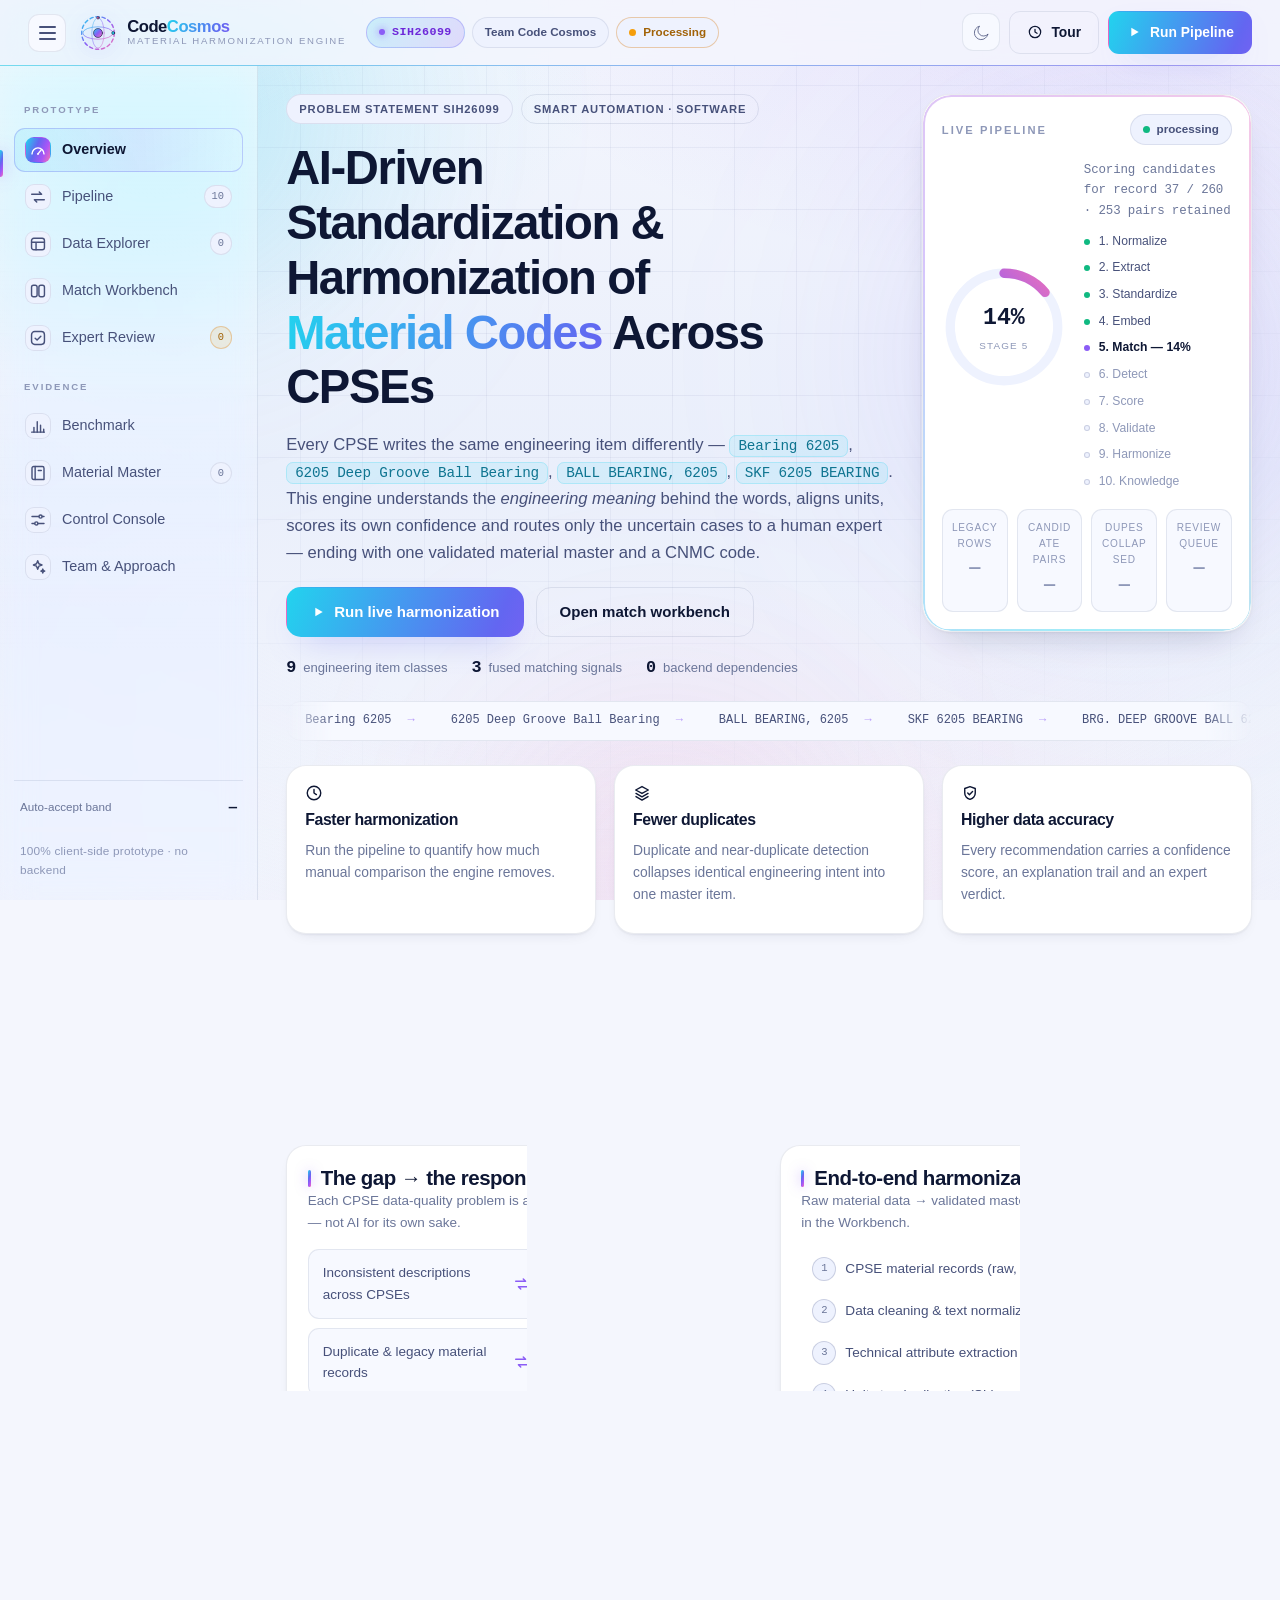
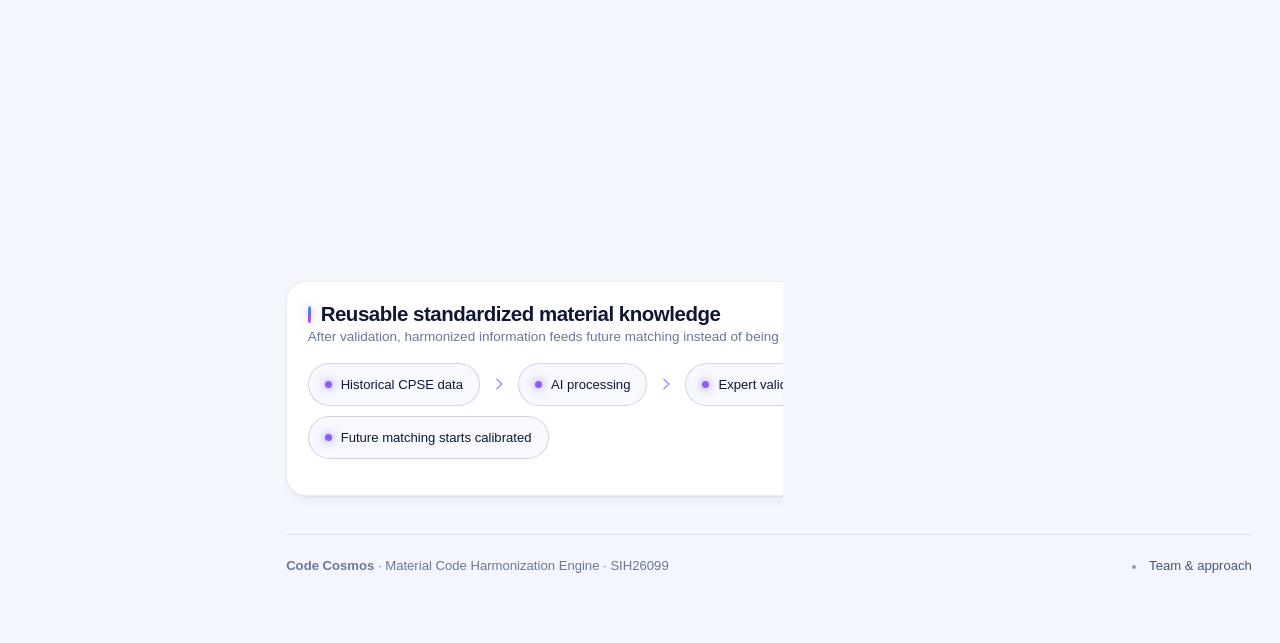
==== commit 667868d2: "Rebuild as a working client-side prototype with a light-first design system Replaces the earlier pla" ====
--- a/index.html
+++ b/index.html
@@ -15,13 +15,12 @@
 </head>
 <body>
 <!-- ─────────────────────────── cinematic background ─────────────────────────── -->
-<div class="bg-stage" aria-hidden="true">
-  <div class="bg-aurora a1"></div>
-  <div class="bg-aurora a2"></div>
-  <div class="bg-aurora a3"></div>
-  <div class="bg-grid"></div>
-  <div class="bg-scan"></div>
-  <div class="bg-vignette"></div>
+<div class="canvas-stage" aria-hidden="true">
+  <div class="aurora a1"></div>
+  <div class="aurora a2"></div>
+  <div class="aurora a3"></div>
+  <div class="grid-veil"></div>
+  <div class="vignette"></div>
 </div>
 
 <a class="skip-link" href="#main">Skip to content</a>
@@ -34,7 +33,7 @@
     </button>
 
     <a class="brand" href="#/overview" aria-label="Code Cosmos home">
-      <span class="brand-mark" aria-hidden="true">
+      <span class="brand-mark orb" aria-hidden="true">
         <svg viewBox="0 0 64 64" class="orbit">
           <defs>
             <linearGradient id="brandGrad" x1="0" y1="0" x2="1" y2="1">
@@ -56,11 +55,11 @@
     </a>
 
     <div class="topbar-meta">
-      <span class="chip chip-sih" title="Smart India Hackathon 2026 · Smart Automation · Software">
+      <span class="chip chip-brand" title="Smart India Hackathon 2026 · Smart Automation · Software">
         <i class="dot"></i>SIH26099
       </span>
       <span class="chip hide-sm" title="Team Code Cosmos">Team&nbsp;Code&nbsp;Cosmos</span>
-      <span class="chip chip-live hide-md" id="engineChip" title="Pipeline status">
+      <span class="chip chip-live hide-md is-ready" id="engineChip" title="Pipeline status">
         <i class="pulse"></i><span id="engineLabel">Idle</span>
       </span>
     </div>
@@ -76,7 +75,7 @@
       </button>
       <button class="btn btn-primary" id="runBtn" title="Run the full harmonization pipeline">
         <svg viewBox="0 0 24 24" class="ico"><path d="M8 5.5v13l11-6.5z" fill="currentColor" stroke="none"/></svg>
-        <span>Run Pipeline</span>
+        <span class="lbl-full">Run Pipeline</span><span class="lbl-mini">Run</span>
       </button>
     </div>
   </header>
@@ -85,16 +84,16 @@
     <aside class="sidebar" id="sidebar">
       <nav class="nav" aria-label="Primary">
         <p class="nav-title">Prototype</p>
-        <a class="nav-link" href="#/overview" data-view="overview"><span class="nv-ico">◈</span><span class="nv-label">Overview</span></a>
-        <a class="nav-link" href="#/pipeline" data-view="pipeline"><span class="nv-ico">⇄</span><span class="nv-label">Pipeline</span><span class="nv-badge" id="navPipeline">10</span></a>
-        <a class="nav-link" href="#/explorer" data-view="explorer"><span class="nv-ico">⌗</span><span class="nv-label">Data Explorer</span><span class="nv-badge" id="navRecords">0</span></a>
-        <a class="nav-link" href="#/workbench" data-view="workbench"><span class="nv-ico">⋈</span><span class="nv-label">Match Workbench</span></a>
-        <a class="nav-link" href="#/review" data-view="review"><span class="nv-ico">✓</span><span class="nv-label">Expert Review</span><span class="nv-badge warn" id="navReview">0</span></a>
+        <a class="nav-link" href="#/overview" data-view="overview"><span class="nv-ico" data-icon="gauge" data-icon-size="15"></span><span class="nv-label">Overview</span></a>
+        <a class="nav-link" href="#/pipeline" data-view="pipeline"><span class="nv-ico" data-icon="flow" data-icon-size="15"></span><span class="nv-label">Pipeline</span><span class="nv-badge" id="navPipeline">10</span></a>
+        <a class="nav-link" href="#/explorer" data-view="explorer"><span class="nv-ico" data-icon="table" data-icon-size="15"></span><span class="nv-label">Data Explorer</span><span class="nv-badge" id="navRecords">0</span></a>
+        <a class="nav-link" href="#/workbench" data-view="workbench"><span class="nv-ico" data-icon="columns" data-icon-size="15"></span><span class="nv-label">Match Workbench</span></a>
+        <a class="nav-link" href="#/review" data-view="review"><span class="nv-ico" data-icon="checkSquare" data-icon-size="15"></span><span class="nv-label">Expert Review</span><span class="nv-badge warn" id="navReview">0</span></a>
         <p class="nav-title">Evidence</p>
-        <a class="nav-link" href="#/benchmark" data-view="benchmark"><span class="nv-ico">◑</span><span class="nv-label">Benchmark</span></a>
-        <a class="nav-link" href="#/master" data-view="master"><span class="nv-ico">▤</span><span class="nv-label">Material Master</span><span class="nv-badge" id="navMaster">0</span></a>
-        <a class="nav-link" href="#/console" data-view="console"><span class="nv-ico">⌘</span><span class="nv-label">Control Console</span></a>
-        <a class="nav-link" href="#/about" data-view="about"><span class="nv-ico">✦</span><span class="nv-label">Team &amp; Approach</span></a>
+        <a class="nav-link" href="#/benchmark" data-view="benchmark"><span class="nv-ico" data-icon="chart" data-icon-size="15"></span><span class="nv-label">Benchmark</span></a>
+        <a class="nav-link" href="#/master" data-view="master"><span class="nv-ico" data-icon="archive" data-icon-size="15"></span><span class="nv-label">Material Master</span><span class="nv-badge" id="navMaster">0</span></a>
+        <a class="nav-link" href="#/console" data-view="console"><span class="nv-ico" data-icon="sliders" data-icon-size="15"></span><span class="nv-label">Control Console</span></a>
+        <a class="nav-link" href="#/about" data-view="about"><span class="nv-ico" data-icon="sparkles" data-icon-size="15"></span><span class="nv-label">Team &amp; Approach</span></a>
       </nav>
       <div class="sidebar-foot">
         <div class="mini-meter">
@@ -151,10 +150,10 @@
                 </div>
               </div>
               <div class="hp-kpis">
-                <div class="kpi"><span class="kpi-label">Legacy rows</span><strong data-count id="kpiRows">0</strong></div>
-                <div class="kpi"><span class="kpi-label">Candidate pairs</span><strong data-count id="kpiPairs">0</strong></div>
-                <div class="kpi"><span class="kpi-label">Dupes collapsed</span><strong data-count id="kpiDupes">0</strong></div>
-                <div class="kpi"><span class="kpi-label">Review queue</span><strong data-count id="kpiReview">0</strong></div>
+                <div class="kpi"><span class="kpi-label">Legacy rows</span><strong class="pending" data-count id="kpiRows">—</strong></div>
+                <div class="kpi"><span class="kpi-label">Candidate pairs</span><strong class="pending" data-count id="kpiPairs">—</strong></div>
+                <div class="kpi"><span class="kpi-label">Dupes collapsed</span><strong class="pending" data-count id="kpiDupes">—</strong></div>
+                <div class="kpi"><span class="kpi-label">Review queue</span><strong class="pending" data-count id="kpiReview">—</strong></div>
               </div>
             </div>
           </div>
@@ -162,11 +161,11 @@
           <div class="ticker" aria-hidden="true"><div class="ticker-track" id="tickerTrack"></div></div>
         </div>
 
-        <div class="grid-3" id="impactGrid">
-          <article class="card lift reveal"><div class="card-ico i1">⏱</div><h3>Faster harmonization</h3><p id="impactSpeed">Run the pipeline to quantify how much manual comparison the engine removes.</p><div class="impact-bar"><i></i></div></article>
-          <article class="card lift reveal"><div class="card-ico i2">⧉</div><h3>Fewer duplicates</h3><p id="impactDupes">Duplicate and near-duplicate detection collapses identical engineering intent into one master item.</p><div class="impact-bar"><i></i></div></article>
-          <article class="card lift reveal"><div class="card-ico i3">✓</div><h3>Higher data accuracy</h3><p id="impactAccuracy">Every recommendation carries a confidence score, an explanation trail and an expert verdict.</p><div class="impact-bar"><i></i></div></article>
-          <article class="card lift reveal"><div class="card-ico i4">▤</div><h3>Standard mapping</h3><p id="impactMap">Validated records become a reusable, searchable material knowledge base with CNMC codes.</p><div class="impact-bar"><i></i></div></article>
+        <div class="grid-3 stagger" id="impactGrid">
+          <article class="card lift reveal"><div class="card-ico i1" data-icon="clock" data-icon-size="20"></div><h3>Faster harmonization</h3><p id="impactSpeed">Run the pipeline to quantify how much manual comparison the engine removes.</p><div class="impact-bar"><i></i></div></article>
+          <article class="card lift reveal"><div class="card-ico i2" data-icon="duplicates" data-icon-size="20"></div><h3>Fewer duplicates</h3><p id="impactDupes">Duplicate and near-duplicate detection collapses identical engineering intent into one master item.</p><div class="impact-bar"><i></i></div></article>
+          <article class="card lift reveal"><div class="card-ico i3" data-icon="shield" data-icon-size="20"></div><h3>Higher data accuracy</h3><p id="impactAccuracy">Every recommendation carries a confidence score, an explanation trail and an expert verdict.</p><div class="impact-bar"><i></i></div></article>
+          <article class="card lift reveal"><div class="card-ico i4" data-icon="map" data-icon-size="20"></div><h3>Standard mapping</h3><p id="impactMap">Validated records become a reusable, searchable material knowledge base with CNMC codes.</p><div class="impact-bar"><i></i></div></article>
         </div>
 
         <div class="split">
@@ -190,7 +189,7 @@
             <a class="btn btn-ghost sm" href="#/master">Open material master</a>
           </header>
           <div class="knowledge-loop" id="knowledgeLoop"></div>
-          <div class="grid-4" id="knowledgeStats"></div>
+          <div class="grid-4 stagger" id="knowledgeStats"></div>
         </section>
       </section>
 
@@ -224,7 +223,7 @@
           <header class="panel-head">
             <div><h2>Normalization &amp; extraction showcase</h2><p class="muted">The same engineering item, written four different ways, resolved to one standardized description.</p></div>
           </header>
-          <div class="showcase-grid" id="showcaseGrid"></div>
+          <div class="showcase-grid stagger" id="showcaseGrid"></div>
         </section>
       </section>
 
@@ -288,7 +287,7 @@
             <label class="field"><span>Record B</span><select id="wbSelectB"></select></label>
           </div>
 
-          <div class="wb-verdict card-flat" id="wbVerdict">
+          <div class="wb-verdict" id="wbVerdict" hidden aria-live="polite">
             <div class="gauge-wrap">
               <svg viewBox="0 0 160 160" class="gauge">
                 <defs>
@@ -359,7 +358,7 @@
           </div>
         </header>
 
-        <div class="grid-4" id="reviewStats"></div>
+        <div class="grid-4 stagger" id="reviewStats"></div>
 
         <div class="review-layout">
           <section class="panel">
@@ -369,7 +368,7 @@
           <section class="panel" id="reviewDetail">
             <header class="panel-head"><div><h2>Evidence packet</h2><p class="muted">Everything the expert needs to decide in one screen.</p></div></header>
             <div id="reviewDetailBody" class="empty-state">
-              <div class="empty-ico">◎</div><p>Select a case from the queue to open its evidence packet.</p>
+              <div class="empty-ico" data-icon="target" data-icon-size="30" data-icon-class="ico thin"></div><p>Select a case from the queue to open its evidence packet.</p>
             </div>
           </section>
         </div>
@@ -387,7 +386,7 @@
           <div class="view-head-actions"><button class="btn btn-ghost" id="exportBench">Export metrics JSON</button></div>
         </header>
 
-        <div class="grid-4" id="benchKpis"></div>
+        <div class="grid-4 stagger" id="benchKpis"></div>
 
         <div class="split">
           <section class="panel">
@@ -421,7 +420,7 @@
 
         <section class="panel">
           <header class="panel-head"><div><h2>Near-miss gallery</h2><p class="muted">Pairs the engine deliberately refused to auto-merge because a decisive specification differs. This is the behaviour that protects the master data.</p></div></header>
-          <div class="nearmiss-grid" id="nearMiss"></div>
+          <div class="nearmiss-grid stagger" id="nearMiss"></div>
         </section>
       </section>
 
@@ -435,7 +434,7 @@
           </div>
         </header>
 
-        <div class="grid-4" id="masterStats"></div>
+        <div class="grid-4 stagger" id="masterStats"></div>
 
         <section class="panel">
           <header class="panel-head">
@@ -599,20 +598,6 @@
 </div>
 
 <div class="toasts" id="toasts" aria-live="polite"></div>
-<div class="boot" id="boot">
-  <div class="boot-inner">
-    <span class="brand-mark lg">
-      <svg viewBox="0 0 64 64">
-        <circle cx="32" cy="32" r="29" fill="none" stroke="url(#brandGrad)" stroke-width="2.5" stroke-dasharray="6 5" class="dash-spin"/>
-        <ellipse cx="32" cy="32" rx="27" ry="11" fill="none" stroke="url(#brandGrad)" stroke-width="1.6" class="ring-a"/>
-        <circle cx="32" cy="32" r="8" fill="url(#brandGrad)" class="core-pulse"/>
-      </svg>
-    </span>
-    <p class="boot-title">Booting Code Cosmos engine</p>
-    <p class="mono small" id="bootMsg">loading modules …</p>
-    <div class="boot-bar"><i id="bootBar"></i></div>
-  </div>
-</div>
 <noscript><div class="noscript">This prototype needs JavaScript enabled — the entire harmonization engine runs in your browser.</div></noscript>
 
 <script type="module" src="./assets/js/main.js"></script>
--- a/assets/css/base.css
+++ b/assets/css/base.css
@@ -1,255 +1,360 @@
 /* ==========================================================================
-   Code Cosmos · Design Tokens, Reset & Cinematic Background
+   Code Cosmos · Design foundation
+   Tokens · reset · cinematic canvas · motion system · utilities
+   Light theme is the primary aesthetic; dark is a full second treatment.
    ========================================================================== */
 
 :root {
-  color-scheme: dark;
-
-  --bg-0: #05070f;
-  --bg-1: #080b18;
-  --bg-2: #0c1122;
-  --bg-3: #111832;
-
-  --glass: rgba(19, 25, 48, 0.62);
-  --glass-2: rgba(25, 33, 62, 0.5);
-  --glass-line: rgba(148, 173, 255, 0.14);
-  --glass-line-2: rgba(148, 173, 255, 0.28);
-
-  --txt: #eaf0ff;
-  --txt-2: #b6c2e2;
-  --txt-3: #8593b8;
-  --txt-dim: #64719a;
-
+  /* ---------- motion language ---------- */
+  --t-fast: 140ms;
+  --t-base: 240ms;
+  --t-slow: 420ms;
+  --t-xslow: 720ms;
+  --e-out: cubic-bezier(0.16, 1, 0.3, 1);
+  --e-soft: cubic-bezier(0.22, 0.61, 0.36, 1);
+  --e-spring: cubic-bezier(0.34, 1.46, 0.64, 1);
+  --e-inout: cubic-bezier(0.65, 0, 0.35, 1);
+
+  /* ---------- geometry ---------- */
+  --r-xs: 8px;
+  --r-sm: 11px;
+  --r-md: 15px;
+  --r-lg: 20px;
+  --r-xl: 28px;
+  --r-2xl: 36px;
+  --r-pill: 999px;
+
+  --nav-w: 258px;
+  --top-h: 66px;
+  --shell-pad: clamp(14px, 2.2vw, 30px);
+
+  --font: "Inter", "SF Pro Display", -apple-system, BlinkMacSystemFont, "Segoe UI", Roboto, "Helvetica Neue", Arial, sans-serif;
+  --mono: "JetBrains Mono", ui-monospace, SFMono-Regular, "SF Mono", Menlo, Consolas, monospace;
+
+  /* ---------- brand hues (shared) ---------- */
   --cyan: #22d3ee;
   --violet: #8b5cf6;
   --pink: #f472b6;
-  --mint: #34d399;
-  --amber: #fbbf24;
-  --rose: #fb7185;
-  --blue: #60a5fa;
-  --lime: #a3e635;
-
-  --grad-main: linear-gradient(115deg, #22d3ee 0%, #6366f1 45%, #a855f7 78%, #f472b6 100%);
-  --grad-soft: linear-gradient(135deg, rgba(34, 211, 238, 0.16), rgba(139, 92, 246, 0.16));
-  --grad-ok: linear-gradient(135deg, #34d399, #22d3ee);
-  --grad-bad: linear-gradient(135deg, #fb7185, #f97316);
-
-  --ok: #34d399;
-  --warn: #fbbf24;
-  --bad: #fb7185;
-  --info: #60a5fa;
-
-  /* theme-aware semantic text tones (readable on both surfaces) */
+  --grad-brand: linear-gradient(112deg, #22d3ee 0%, #6366f1 42%, #a855f7 72%, #f472b6 100%);
+}
+
+/* ==========================================================================
+   LIGHT THEME (primary)
+   ========================================================================== */
+html[data-theme="light"] {
+  color-scheme: light;
+
+  --canvas: #f4f6fd;
+  --canvas-2: #eaeffb;
+  --surface: #ffffff;
+  --surface-2: #f7f9ff;
+  --surface-3: #eef2fe;
+
+  --line: rgba(20, 34, 88, 0.09);
+  --line-strong: rgba(20, 34, 88, 0.17);
+  --line-accent: rgba(99, 102, 241, 0.3);
+
+  --txt: #0e1734;
+  --txt-2: #47517a;
+  --txt-3: #6b7699;
+  --txt-4: #8e98b8;
+
+  /* accent text shades tuned for AA contrast on white */
+  --a-cyan: #0e7490;
+  --a-violet: #6d28d9;
+  --a-pink: #be185d;
+  --a-mint: #047857;
+  --a-amber: #a16207;
+  --a-rose: #be123c;
+  --a-blue: #1d4ed8;
+
+  --tone-ok: var(--a-mint);
+  --tone-info: var(--a-blue);
+  --tone-warn: var(--a-amber);
+  --tone-bad: var(--a-rose);
+
+  --shadow-xs: 0 1px 2px rgba(15, 25, 68, 0.05);
+  --shadow-sm: 0 1px 2px rgba(15, 25, 68, 0.05), 0 6px 16px -10px rgba(15, 25, 68, 0.18);
+  --shadow: 0 1px 3px rgba(15, 25, 68, 0.05), 0 18px 38px -22px rgba(15, 25, 68, 0.28);
+  --shadow-lg: 0 2px 6px rgba(15, 25, 68, 0.06), 0 40px 70px -34px rgba(15, 25, 68, 0.32);
+  --shadow-glow: 0 14px 34px -18px rgba(99, 102, 241, 0.55);
+
+  --glass-blur: saturate(160%) blur(16px);
+  --scrim: rgba(230, 236, 250, 0.72);
+  --scrim-strong: rgba(20, 30, 70, 0.42);
+
+  --grid-line: rgba(30, 48, 110, 0.055);
+  --sheen: linear-gradient(105deg, transparent 32%, rgba(255, 255, 255, 0.75) 48%, transparent 64%);
+  --aurora-1: rgba(34, 211, 238, 0.5);
+  --aurora-2: rgba(139, 92, 246, 0.42);
+  --aurora-3: rgba(244, 114, 182, 0.34);
+  --aurora-opacity: 0.5;
+  --aurora-blend: multiply;
+}
+
+/* ==========================================================================
+   DARK THEME
+   ========================================================================== */
+html[data-theme="dark"] {
+  color-scheme: dark;
+
+  --canvas: #05070f;
+  --canvas-2: #090d1c;
+  --surface: rgba(18, 24, 46, 0.72);
+  --surface-2: rgba(26, 33, 60, 0.6);
+  --surface-3: rgba(32, 41, 74, 0.5);
+
+  --line: rgba(255, 255, 255, 0.075);
+  --line-strong: rgba(255, 255, 255, 0.16);
+  --line-accent: rgba(139, 92, 246, 0.36);
+
+  --txt: #eef2ff;
+  --txt-2: #aebadd;
+  --txt-3: #7f8cb4;
+  --txt-4: #64719a;
+
+  --a-cyan: #67e8f9;
+  --a-violet: #c4b5fd;
+  --a-pink: #fbcfe8;
+  --a-mint: #6ee7b7;
+  --a-amber: #fcd34d;
+  --a-rose: #fda4af;
+  --a-blue: #93c5fd;
+
   --tone-ok: #34d399;
   --tone-info: #60a5fa;
   --tone-warn: #fbbf24;
   --tone-bad: #fb7185;
 
-  --r-xs: 8px;
-  --r-sm: 12px;
-  --r-md: 16px;
-  --r-lg: 22px;
-  --r-xl: 30px;
-  --r-pill: 999px;
-
-  --shadow-sm: 0 2px 10px rgba(2, 5, 20, 0.4);
-  --shadow: 0 18px 48px -22px rgba(2, 6, 24, 0.9);
-  --shadow-lg: 0 40px 90px -40px rgba(2, 6, 24, 1);
-  --glow-cyan: 0 0 0 1px rgba(34, 211, 238, 0.35), 0 12px 40px -14px rgba(34, 211, 238, 0.55);
-  --glow-violet: 0 0 0 1px rgba(139, 92, 246, 0.35), 0 12px 40px -14px rgba(139, 92, 246, 0.55);
-
-  --font: "Inter", "SF Pro Display", -apple-system, BlinkMacSystemFont, "Segoe UI", Roboto, "Helvetica Neue", Arial, sans-serif;
-  --mono: "JetBrains Mono", "SF Mono", ui-monospace, "Cascadia Mono", Menlo, Consolas, monospace;
-
-  --nav-w: 262px;
-  --top-h: 68px;
-  --ease: cubic-bezier(0.22, 0.61, 0.36, 1);
-  --ease-out: cubic-bezier(0.16, 1, 0.3, 1);
-  --ease-spring: cubic-bezier(0.34, 1.46, 0.64, 1);
-}
-
-html[data-theme="light"] {
-  color-scheme: light;
-  --bg-0: #eef1fb;
-  --bg-1: #e7ecfa;
-  --bg-2: #ffffff;
-  --bg-3: #f4f6ff;
-
-  --glass: rgba(255, 255, 255, 0.76);
-  --glass-2: rgba(255, 255, 255, 0.6);
-  --glass-line: rgba(28, 46, 110, 0.12);
-  --glass-line-2: rgba(28, 46, 110, 0.22);
-
-  --txt: #0d1531;
-  --txt-2: #333f66;
-  --txt-3: #4e5a82;
-  --txt-dim: #6c7796;
-
-  --tone-ok: #047857;
-  --tone-info: #1d4ed8;
-  --tone-warn: #a16207;
-  --tone-bad: #be123c;
-
-  --shadow: 0 20px 44px -26px rgba(21, 34, 84, 0.35);
-  --shadow-lg: 0 40px 80px -44px rgba(21, 34, 84, 0.45);
-}
-
+  --shadow-xs: 0 1px 2px rgba(2, 5, 18, 0.4);
+  --shadow-sm: 0 2px 10px rgba(2, 5, 18, 0.45);
+  --shadow: 0 20px 46px -26px rgba(2, 5, 18, 0.95);
+  --shadow-lg: 0 44px 90px -44px rgba(2, 5, 18, 1);
+  --shadow-glow: 0 18px 44px -20px rgba(34, 211, 238, 0.45);
+
+  --glass-blur: saturate(150%) blur(18px);
+  --scrim: rgba(6, 9, 20, 0.62);
+  --scrim-strong: rgba(2, 4, 12, 0.72);
+
+  --grid-line: rgba(148, 173, 255, 0.06);
+  --sheen: linear-gradient(105deg, transparent 32%, rgba(255, 255, 255, 0.09) 48%, transparent 64%);
+  --aurora-1: rgba(34, 211, 238, 0.5);
+  --aurora-2: rgba(139, 92, 246, 0.5);
+  --aurora-3: rgba(244, 114, 182, 0.4);
+  --aurora-opacity: 0.45;
+  --aurora-blend: screen;
+}
+
+/* ==========================================================================
+   Reset
+   ========================================================================== */
 * { box-sizing: border-box; }
 
-html, body { height: 100%; }
+html { height: 100%; scroll-behavior: smooth; }
 
 body {
   margin: 0;
+  min-height: 100%;
   font-family: var(--font);
   font-size: 15px;
-  line-height: 1.6;
+  line-height: 1.62;
   color: var(--txt);
-  background: var(--bg-0);
+  background: var(--canvas);
   -webkit-font-smoothing: antialiased;
+  -moz-osx-font-smoothing: grayscale;
   text-rendering: optimizeLegibility;
   overflow-x: hidden;
+  transition: background var(--t-slow) var(--e-out), color var(--t-base) var(--e-out);
 }
 
 body.locked { overflow: hidden; }
 
-h1, h2, h3, h4 { margin: 0; line-height: 1.18; letter-spacing: -0.02em; font-weight: 650; }
-h1 { font-size: clamp(1.7rem, 1.2rem + 2.1vw, 2.85rem); }
-h2 { font-size: clamp(1.08rem, 1rem + 0.5vw, 1.35rem); }
-h3 { font-size: 1.02rem; }
+h1, h2, h3, h4 { margin: 0; line-height: 1.16; letter-spacing: -0.023em; font-weight: 660; }
+h1 { font-size: clamp(1.75rem, 1.15rem + 2.25vw, 2.95rem); font-weight: 700; letter-spacing: -0.03em; }
+h2 { font-size: clamp(1.06rem, 0.98rem + 0.42vw, 1.28rem); }
+h3 { font-size: 1.01rem; }
 p { margin: 0; }
-
 a { color: inherit; text-decoration: none; }
-
 button, input, select, textarea { font: inherit; color: inherit; }
-
-svg { width: 100%; height: 100%; display: block; }
-svg .ico, .ico { stroke: currentColor; stroke-width: 1.9; fill: none; stroke-linecap: round; stroke-linejoin: round; width: 18px; height: 18px; }
-
-::selection { background: rgba(139, 92, 246, 0.42); color: #fff; }
+/* Every inline SVG in this app is stroked line art, so the default is
+   declared once here. Individual shapes that need a solid fill opt back in
+   with their own fill/stroke attribute. Without this, un-classed SVGs (the
+   theme toggle, the brand orbit) fell back to SVG's default black fill and
+   disappeared against the dark surface. */
+svg {
+  display: block; width: 100%; height: 100%;
+  fill: none; stroke: currentColor;
+  stroke-linecap: round; stroke-linejoin: round;
+}
+svg .ico, .ico { width: 18px; height: 18px; stroke: currentColor; stroke-width: 1.9; }
+
+::selection { background: rgba(139, 92, 246, 0.28); }
 
 :focus-visible {
-  outline: 2px solid var(--cyan);
+  outline: 2px solid var(--violet);
   outline-offset: 2px;
-  border-radius: 6px;
-}
-
-.skip-link {
-  position: fixed; left: 12px; top: -60px; z-index: 200;
-  background: var(--violet); color: #fff; padding: 10px 16px; border-radius: var(--r-sm);
-  transition: top 0.25s var(--ease);
-}
-.skip-link:focus { top: 12px; }
+  border-radius: 8px;
+}
 
 /* ------------------------------ scrollbars -------------------------------- */
-* { scrollbar-width: thin; scrollbar-color: rgba(139, 92, 246, 0.45) transparent; }
-*::-webkit-scrollbar { width: 10px; height: 10px; }
+* { scrollbar-width: thin; scrollbar-color: rgba(124, 58, 237, 0.32) transparent; }
+*::-webkit-scrollbar { width: 11px; height: 11px; }
 *::-webkit-scrollbar-track { background: transparent; }
 *::-webkit-scrollbar-thumb {
-  background: linear-gradient(180deg, rgba(34, 211, 238, 0.42), rgba(139, 92, 246, 0.42));
-  border-radius: 999px; border: 2px solid transparent; background-clip: content-box;
-}
-*::-webkit-scrollbar-thumb:hover { background: linear-gradient(180deg, rgba(34, 211, 238, 0.75), rgba(139, 92, 246, 0.75)); background-clip: content-box; }
-
-/* ============================ background stage ============================= */
-.bg-stage {
-  position: fixed; inset: 0; z-index: -1; overflow: hidden;
+  background: rgba(124, 58, 237, 0.3);
+  border-radius: 999px; border: 3px solid transparent; background-clip: content-box;
+  transition: background var(--t-base) var(--e-out);
+}
+*::-webkit-scrollbar-thumb:hover { background: rgba(124, 58, 237, 0.55); background-clip: content-box; }
+
+/* ==========================================================================
+   Cinematic canvas
+   ========================================================================== */
+.canvas-stage {
+  position: fixed; inset: 0; z-index: -1; pointer-events: none;
+  /* The aurora blobs and the grid veil are deliberately oversized and
+     translated, so their paint area is clipped and contained here. `overflow`
+     alone is not enough — a fixed layer's scrollable overflow still counts
+     towards the document width in Chromium. */
+  overflow: hidden; overflow: clip; contain: paint;
   background:
-    radial-gradient(1200px 700px at 82% -8%, rgba(139, 92, 246, 0.22), transparent 62%),
-    radial-gradient(1000px 620px at 6% 8%, rgba(34, 211, 238, 0.18), transparent 60%),
-    radial-gradient(900px 700px at 50% 112%, rgba(244, 114, 182, 0.14), transparent 64%),
-    linear-gradient(180deg, var(--bg-0), var(--bg-1) 45%, var(--bg-0));
-}
-
-.bg-aurora {
-  position: absolute; border-radius: 50%; filter: blur(90px); opacity: 0.5;
-  mix-blend-mode: screen; will-change: transform;
-}
-.bg-aurora.a1 { width: 46vw; height: 46vw; left: -10vw; top: -12vw; background: radial-gradient(circle, rgba(34, 211, 238, 0.55), transparent 68%); animation: drift1 26s var(--ease) infinite alternate; }
-.bg-aurora.a2 { width: 52vw; height: 52vw; right: -14vw; top: 6vh; background: radial-gradient(circle, rgba(139, 92, 246, 0.5), transparent 66%); animation: drift2 32s var(--ease) infinite alternate; }
-.bg-aurora.a3 { width: 40vw; height: 40vw; left: 34vw; bottom: -18vw; background: radial-gradient(circle, rgba(244, 114, 182, 0.42), transparent 68%); animation: drift3 38s var(--ease) infinite alternate; }
-
-html[data-theme="light"] .bg-aurora { opacity: 0.34; mix-blend-mode: multiply; }
-html[data-theme="light"] .bg-scan { opacity: 0.25; }
-
-@keyframes drift1 { from { transform: translate3d(0, 0, 0) scale(1); } to { transform: translate3d(9vw, 7vh, 0) scale(1.16); } }
-@keyframes drift2 { from { transform: translate3d(0, 0, 0) scale(1.08); } to { transform: translate3d(-8vw, 11vh, 0) scale(0.94); } }
-@keyframes drift3 { from { transform: translate3d(0, 0, 0) scale(0.95); } to { transform: translate3d(-6vw, -9vh, 0) scale(1.18); } }
-
-.bg-grid {
-  position: absolute; inset: -20%;
+    radial-gradient(1150px 640px at 88% -12%, rgba(139, 92, 246, 0.16), transparent 62%),
+    radial-gradient(980px 560px at 2% 4%, rgba(34, 211, 238, 0.14), transparent 60%),
+    radial-gradient(880px 620px at 62% 108%, rgba(244, 114, 182, 0.1), transparent 64%),
+    linear-gradient(180deg, var(--canvas), var(--canvas-2) 52%, var(--canvas));
+  animation: hueDrift 26s var(--e-inout) infinite alternate;
+}
+
+@keyframes hueDrift {
+  from { filter: hue-rotate(0deg) saturate(1); }
+  to { filter: hue-rotate(-14deg) saturate(1.06); }
+}
+
+.aurora {
+  position: absolute; border-radius: 50%; filter: blur(96px);
+  opacity: var(--aurora-opacity); mix-blend-mode: var(--aurora-blend);
+  will-change: transform;
+}
+.aurora.a1 { width: 44vw; height: 44vw; left: -9vw; top: -13vw; background: radial-gradient(circle, var(--aurora-1), transparent 68%); animation: float1 24s var(--e-inout) infinite alternate; }
+.aurora.a2 { width: 50vw; height: 50vw; right: -13vw; top: 4vh; background: radial-gradient(circle, var(--aurora-2), transparent 66%); animation: float2 30s var(--e-inout) infinite alternate; }
+.aurora.a3 { width: 38vw; height: 38vw; left: 33vw; bottom: -17vw; background: radial-gradient(circle, var(--aurora-3), transparent 68%); animation: float3 36s var(--e-inout) infinite alternate; }
+
+@keyframes float1 { to { transform: translate3d(8vw, 6vh, 0) scale(1.14); } }
+@keyframes float2 { to { transform: translate3d(-7vw, 10vh, 0) scale(0.92); } }
+@keyframes float3 { to { transform: translate3d(-5vw, -8vh, 0) scale(1.16); } }
+
+.grid-veil {
+  position: absolute; inset: -25%;
   background-image:
-    linear-gradient(rgba(148, 173, 255, 0.06) 1px, transparent 1px),
-    linear-gradient(90deg, rgba(148, 173, 255, 0.06) 1px, transparent 1px);
-  background-size: 58px 58px;
-  mask-image: radial-gradient(ellipse 78% 66% at 50% 42%, #000 20%, transparent 78%);
-  animation: gridfloat 40s linear infinite;
-}
-@keyframes gridfloat { to { transform: translate3d(58px, 58px, 0); } }
-
-.bg-scan {
+    linear-gradient(var(--grid-line) 1px, transparent 1px),
+    linear-gradient(90deg, var(--grid-line) 1px, transparent 1px);
+  background-size: 62px 62px;
+  mask-image: radial-gradient(ellipse 76% 62% at 50% 38%, #000 12%, transparent 76%);
+  animation: gridDrift 46s linear infinite;
+}
+@keyframes gridDrift { to { transform: translate3d(62px, 62px, 0); } }
+
+.vignette {
   position: absolute; inset: 0;
-  background: repeating-linear-gradient(180deg, rgba(255, 255, 255, 0.028) 0 1px, transparent 1px 4px);
-  mix-blend-mode: overlay; opacity: 0.6;
-  animation: scanmove 12s linear infinite;
-}
-@keyframes scanmove { to { transform: translateY(4px); } }
-
-.bg-vignette {
-  position: absolute; inset: 0;
-  background: radial-gradient(ellipse 92% 82% at 50% 45%, transparent 42%, rgba(2, 4, 14, 0.72) 100%);
-}
-html[data-theme="light"] .bg-vignette { background: radial-gradient(ellipse 92% 82% at 50% 45%, transparent 52%, rgba(120, 132, 178, 0.24) 100%); }
-
-/* ============================== animations ================================ */
-@keyframes fadeUp { from { opacity: 0; transform: translateY(16px); } to { opacity: 1; transform: none; } }
-@keyframes fadeIn { from { opacity: 0; } to { opacity: 1; } }
-@keyframes popIn { from { opacity: 0; transform: scale(0.94); } to { opacity: 1; transform: none; } }
-@keyframes pulseRing { 0% { box-shadow: 0 0 0 0 rgba(52, 211, 153, 0.55); } 70% { box-shadow: 0 0 0 10px rgba(52, 211, 153, 0); } 100% { box-shadow: 0 0 0 0 rgba(52, 211, 153, 0); } }
-@keyframes dash { to { stroke-dashoffset: -240; } }
+  background: radial-gradient(ellipse 96% 84% at 50% 42%, transparent 46%, var(--scrim) 128%);
+}
+
+/* ==========================================================================
+   Motion system
+   ========================================================================== */
+@keyframes rise { from { opacity: 0; transform: translate3d(0, 18px, 0); } to { opacity: 1; transform: none; } }
+@keyframes fade { from { opacity: 0; } to { opacity: 1; } }
+@keyframes pop { from { opacity: 0; transform: scale(0.95); } to { opacity: 1; transform: none; } }
+@keyframes popSpring { 0% { opacity: 0; transform: scale(0.9) translateY(10px); } 60% { transform: scale(1.015) translateY(-2px); } 100% { opacity: 1; transform: none; } }
+@keyframes slideRight { from { opacity: 0; transform: translate3d(28px, 0, 0); } to { opacity: 1; transform: none; } }
+@keyframes slideLeft { from { transform: translate3d(-100%, 0, 0); } to { transform: none; } }
+@keyframes float { 0%, 100% { transform: translateY(0); } 50% { transform: translateY(-8px); } }
 @keyframes spin { to { transform: rotate(360deg); } }
-@keyframes shimmer { 0% { background-position: -200% 0; } 100% { background-position: 200% 0; } }
-@keyframes float { 0%, 100% { transform: translateY(0); } 50% { transform: translateY(-7px); } }
-@keyframes tickerScroll { from { transform: translateX(0); } to { transform: translateX(-50%); } }
-@keyframes barGrow { from { transform: scaleY(0); } to { transform: scaleY(1); } }
-@keyframes glowPulse { 0%, 100% { opacity: 0.55; } 50% { opacity: 1; } }
-@keyframes gradientShift { 0% { background-position: 0% 50%; } 50% { background-position: 100% 50%; } 100% { background-position: 0% 50%; } }
-@keyframes revealBar { from { width: 0; } }
+@keyframes dash { to { stroke-dashoffset: -260; } }
+@keyframes glowPulse { 0%, 100% { opacity: 0.5; transform: scale(1); } 50% { opacity: 1; transform: scale(1.06); } }
+@keyframes ringPulse { 0% { box-shadow: 0 0 0 0 rgba(16, 185, 129, 0.5); } 70% { box-shadow: 0 0 0 9px rgba(16, 185, 129, 0); } 100% { box-shadow: 0 0 0 0 rgba(16, 185, 129, 0); } }
+@keyframes gradientPan { 0% { background-position: 0% 50%; } 50% { background-position: 100% 50%; } 100% { background-position: 0% 50%; } }
+@keyframes shimmer { 0% { background-position: -220% 0; } 100% { background-position: 220% 0; } }
+@keyframes sheenSweep { 0% { transform: translateX(-120%); } 100% { transform: translateX(220%); } }
+@keyframes marquee { from { transform: translate3d(0, 0, 0); } to { transform: translate3d(-50%, 0, 0); } }
+@keyframes barGrow { from { transform: scaleX(0); } to { transform: scaleX(1); } }
+@keyframes tickIn { from { opacity: 0; transform: translateY(6px) scale(0.96); } to { opacity: 1; transform: none; } }
+
+/* staggered entrance for any set of children */
+.stagger > * { animation: rise var(--t-xslow) var(--e-out) both; }
+.stagger > *:nth-child(1) { animation-delay: 0.04s; }
+.stagger > *:nth-child(2) { animation-delay: 0.1s; }
+.stagger > *:nth-child(3) { animation-delay: 0.16s; }
+.stagger > *:nth-child(4) { animation-delay: 0.22s; }
+.stagger > *:nth-child(5) { animation-delay: 0.28s; }
+.stagger > *:nth-child(6) { animation-delay: 0.34s; }
+.stagger > *:nth-child(7) { animation-delay: 0.4s; }
+.stagger > *:nth-child(8) { animation-delay: 0.46s; }
 
 .reveal { opacity: 0; }
-.reveal.in { animation: fadeUp 0.7s var(--ease-out) both; }
-.reveal.in:nth-child(2) { animation-delay: 0.07s; }
-.reveal.in:nth-child(3) { animation-delay: 0.14s; }
-.reveal.in:nth-child(4) { animation-delay: 0.21s; }
-
-.dash-spin { animation: dash 9s linear infinite; transform-origin: center; }
-.ring-a { animation: spin 26s linear infinite; transform-origin: center; }
-.ring-b { animation: spin 18s linear infinite reverse; transform-origin: center; }
-.core-pulse { animation: glowPulse 2.6s ease-in-out infinite; transform-origin: center; }
-.sat-a { animation: float 5s ease-in-out infinite; }
-.sat-b { animation: float 6.5s ease-in-out infinite reverse; }
+.reveal.in { animation: rise 760ms var(--e-out) both; }
+
+.orb .dash-spin { animation: dash 10s linear infinite; transform-origin: center; }
+.orb .ring-a { animation: spin 30s linear infinite; transform-origin: center; }
+.orb .ring-b { animation: spin 20s linear infinite reverse; transform-origin: center; }
+.orb .core-pulse { animation: glowPulse 3s var(--e-inout) infinite; transform-origin: center; }
+
+/* skeleton shimmer used while the engine streams its first run */
+.skeleton {
+  position: relative; overflow: hidden; border-radius: var(--r-sm);
+  background: var(--surface-3); color: transparent !important;
+}
+.skeleton::after {
+  content: ''; position: absolute; inset: 0;
+  background: linear-gradient(90deg, transparent, rgba(255, 255, 255, 0.55), transparent);
+  background-size: 220% 100%;
+  animation: shimmer 1.5s var(--e-inout) infinite;
+}
+html[data-theme="dark"] .skeleton::after { background: linear-gradient(90deg, transparent, rgba(255, 255, 255, 0.09), transparent); }
 
 @media (prefers-reduced-motion: reduce) {
-  *, *::before, *::after { animation-duration: 0.001ms !important; animation-iteration-count: 1 !important; transition-duration: 0.001ms !important; }
+  html { scroll-behavior: auto; }
+  *, *::before, *::after {
+    animation-duration: 0.01ms !important; animation-iteration-count: 1 !important;
+    transition-duration: 0.01ms !important; scroll-behavior: auto !important;
+  }
   .reveal { opacity: 1; }
-}
-
-/* ================================ utilities =============================== */
+  .canvas-stage { animation: none; }
+}
+
+/* ==========================================================================
+   Utilities
+   ========================================================================== */
 .grad-text {
-  background: var(--grad-main); background-size: 220% 220%;
+  background: var(--grad-brand); background-size: 230% 230%;
   -webkit-background-clip: text; background-clip: text; color: transparent;
-  animation: gradientShift 9s ease infinite;
-}
-.grad { background: var(--grad-main); -webkit-background-clip: text; background-clip: text; color: transparent; }
-.mono { font-family: var(--mono); font-size: 0.86em; letter-spacing: -0.01em; }
+  animation: gradientPan 11s var(--e-inout) infinite;
+}
+.mono { font-family: var(--mono); font-size: 0.86em; letter-spacing: -0.012em; }
 .small { font-size: 0.82rem; }
 .muted { color: var(--txt-3); }
-.fine { color: var(--txt-dim); font-size: 0.74rem; letter-spacing: 0.02em; }
-.nowrap { white-space: nowrap; }
-.truncate { overflow: hidden; text-overflow: ellipsis; white-space: nowrap; }
+.fine { color: var(--txt-4); font-size: 0.74rem; letter-spacing: 0.015em; }
+.skip-link {
+  position: fixed; left: 14px; top: -70px; z-index: 300;
+  padding: 11px 18px; border-radius: var(--r-sm); background: var(--violet); color: #fff;
+  transition: top var(--t-base) var(--e-out);
+}
+.skip-link:focus { top: 14px; }
+
 .tag {
-  display: inline-flex; align-items: center; gap: 6px; padding: 4px 11px; border-radius: var(--r-pill);
-  font-size: 0.72rem; font-weight: 600; letter-spacing: 0.05em; text-transform: uppercase;
-  background: var(--grad-soft); border: 1px solid var(--glass-line-2); color: var(--txt-2);
+  display: inline-flex; align-items: center; gap: 7px;
+  padding: 5px 12px; border-radius: var(--r-pill);
+  font-size: 0.7rem; font-weight: 640; letter-spacing: 0.075em; text-transform: uppercase;
+  color: var(--txt-2);
+  background: var(--surface-3);
+  border: 1px solid var(--line);
+  transition: color var(--t-base) var(--e-out), border-color var(--t-base) var(--e-out), background var(--t-base) var(--e-out);
 }
 .tag.ghost { background: transparent; }
+.tag.brand {
+  background: linear-gradient(120deg, rgba(34, 211, 238, 0.16), rgba(139, 92, 246, 0.16));
+  border-color: var(--line-accent); color: var(--a-violet);
+}
+html[data-theme="dark"] .tag.brand { color: #ddd6fe; }
 .hidden { display: none !important; }
+.mt { margin-top: 8px; }
--- a/assets/css/app.css
+++ b/assets/css/app.css
@@ -1,750 +1,983 @@
 /* ==========================================================================
-   Code Cosmos · Application Components
+   Code Cosmos · Application components
    ========================================================================== */
 
-/* ================================= shell ================================= */
-.shell { min-height: 100%; display: flex; flex-direction: column; }
-
+[hidden] { display: none !important; }        /* must beat any display rule */
+
+.shell { display: flex; min-height: 100vh; flex-direction: column; }
+
+/* ============================== top bar ================================= */
 .topbar {
-  position: sticky; top: 0; z-index: 60;
+  position: sticky; top: 0; z-index: 70;
   display: flex; align-items: center; gap: 14px;
-  height: var(--top-h); padding: 0 clamp(12px, 2vw, 26px);
-  background: linear-gradient(180deg, rgba(8, 11, 24, 0.92), rgba(8, 11, 24, 0.62));
-  backdrop-filter: blur(18px) saturate(140%);
-  border-bottom: 1px solid var(--glass-line);
-}
-html[data-theme="light"] .topbar { background: linear-gradient(180deg, rgba(255, 255, 255, 0.92), rgba(255, 255, 255, 0.68)); }
+  height: var(--top-h);
+  padding: 0 var(--shell-pad);
+  background: color-mix(in srgb, var(--canvas) 82%, transparent);
+  backdrop-filter: var(--glass-blur);
+  border-bottom: 1px solid var(--line);
+}
+@supports not (background: color-mix(in srgb, red, blue)) {
+  .topbar { background: var(--canvas); }
+}
 .topbar::after {
-  content: ''; position: absolute; left: 0; right: 0; bottom: -1px; height: 1px;
-  background: var(--grad-main); opacity: 0.5;
-}
-
-.menu-btn { display: none; }
-
-.brand { display: flex; align-items: center; gap: 12px; min-width: 0; }
-.brand-mark { width: 38px; height: 38px; flex: none; filter: drop-shadow(0 0 14px rgba(99, 102, 241, 0.45)); }
-.brand-mark.lg { width: 76px; height: 76px; }
-.brand-text { display: flex; flex-direction: column; line-height: 1.15; min-width: 0; }
-.brand-text strong { font-size: 1.06rem; font-weight: 700; letter-spacing: -0.02em; }
-.brand-text small { font-size: 0.64rem; letter-spacing: 0.16em; text-transform: uppercase; color: var(--txt-dim); white-space: nowrap; }
-
-.topbar-meta { display: flex; align-items: center; gap: 8px; margin-left: 8px; }
+  content: ''; position: absolute; inset: auto 0 -1px 0; height: 1.5px;
+  background: var(--grad-brand); background-size: 200% 100%;
+  opacity: 0.55; animation: gradientPan 14s linear infinite;
+}
+
+.brand { display: flex; align-items: center; gap: 11px; flex: none; min-width: 0; }
+.brand-mark { width: 36px; height: 36px; flex: none; filter: drop-shadow(0 4px 12px rgba(99, 102, 241, 0.35)); }
+.brand-text { display: flex; flex-direction: column; line-height: 1.1; min-width: 0; overflow: hidden; }
+.brand-text strong { white-space: nowrap; overflow: hidden; text-overflow: ellipsis; }
+.brand-text strong { font-size: 1.04rem; font-weight: 700; letter-spacing: -0.028em; }
+.brand-text strong .grad {
+  background: var(--grad-brand); background-size: 200% 200%;
+  -webkit-background-clip: text; background-clip: text; color: transparent;
+}
+.brand-text small {
+  font-size: 0.6rem; letter-spacing: 0.18em; text-transform: uppercase; color: var(--txt-4);
+  white-space: nowrap; overflow: hidden; text-overflow: ellipsis;
+}
+
+.topbar-meta { display: flex; align-items: center; gap: 7px; margin-left: 6px; }
+.topbar-actions { margin-left: auto; display: flex; align-items: center; gap: 9px; flex: none; }
+.lbl-mini { display: none; }
+.btn-primary > .ico, .btn-ghost > .ico { flex: none; }
+
 .chip {
   display: inline-flex; align-items: center; gap: 7px;
-  padding: 5px 12px; border-radius: var(--r-pill); font-size: 0.74rem; font-weight: 600;
-  background: var(--glass-2); border: 1px solid var(--glass-line); color: var(--txt-2);
-  white-space: nowrap;
-}
-.chip-sih { background: linear-gradient(135deg, rgba(34, 211, 238, 0.2), rgba(139, 92, 246, 0.2)); border-color: var(--glass-line-2); color: var(--txt); }
-.chip .dot { width: 6px; height: 6px; border-radius: 50%; background: var(--cyan); box-shadow: 0 0 10px var(--cyan); }
-.chip-live .pulse {
-  width: 7px; height: 7px; border-radius: 50%; background: var(--mint);
-  animation: pulseRing 2s infinite; box-shadow: 0 0 0 0 rgba(52, 211, 153, 0.6);
-}
-.chip.ok { color: var(--ok); border-color: rgba(52, 211, 153, 0.4); }
-.chip.warn { color: var(--amber); border-color: rgba(251, 191, 36, 0.4); }
-.chip.bad { color: var(--rose); border-color: rgba(251, 113, 133, 0.4); }
-.chip.info { color: var(--blue); border-color: rgba(96, 165, 250, 0.4); }
-.chip.mono { font-family: var(--mono); font-size: 0.72rem; }
-
-.topbar-actions { margin-left: auto; display: flex; align-items: center; gap: 10px; }
-
-.body { display: flex; flex: 1; align-items: stretch; }
-
-/* =============================== sidebar ================================ */
-.sidebar {
-  width: var(--nav-w); flex: none;
-  position: sticky; top: var(--top-h); height: calc(100vh - var(--top-h));
-  display: flex; flex-direction: column; justify-content: space-between;
-  padding: 18px 12px 16px; overflow-y: auto;
-  border-right: 1px solid var(--glass-line);
-  background: linear-gradient(180deg, rgba(9, 12, 26, 0.5), rgba(9, 12, 26, 0.16));
-  backdrop-filter: blur(12px);
-}
-html[data-theme="light"] .sidebar { background: linear-gradient(180deg, rgba(255, 255, 255, 0.66), rgba(255, 255, 255, 0.3)); }
-
-.nav { display: flex; flex-direction: column; gap: 3px; }
-.nav-title {
-  font-size: 0.62rem; letter-spacing: 0.18em; text-transform: uppercase; color: var(--txt-dim);
-  margin: 14px 10px 6px;
-}
-.nav-link {
-  position: relative; display: flex; align-items: center; gap: 11px;
-  padding: 9px 11px; border-radius: var(--r-sm); color: var(--txt-2); font-size: 0.9rem; font-weight: 500;
-  transition: color 0.2s var(--ease), background 0.25s var(--ease), transform 0.25s var(--ease);
-}
-.nav-link .nv-ico {
-  width: 26px; height: 26px; flex: none; display: grid; place-items: center; font-size: 0.9rem;
-  border-radius: 8px; background: var(--glass-2); border: 1px solid var(--glass-line);
-  transition: all 0.25s var(--ease);
-}
-.nav-link .nv-label { flex: 1; }
-.nav-link .nv-badge {
-  font-size: 0.66rem; font-family: var(--mono); padding: 2px 7px; border-radius: var(--r-pill);
-  background: rgba(139, 92, 246, 0.2); color: var(--txt-2); border: 1px solid var(--glass-line);
-}
-.nav-link .nv-badge.warn { background: rgba(251, 191, 36, 0.16); color: var(--amber); border-color: rgba(251, 191, 36, 0.32); }
-.nav-link:hover { background: var(--glass-2); color: var(--txt); transform: translateX(3px); }
-.nav-link:hover .nv-ico { border-color: var(--glass-line-2); color: var(--cyan); }
-.nav-link.active {
-  color: var(--txt); background: linear-gradient(90deg, rgba(34, 211, 238, 0.16), rgba(139, 92, 246, 0.06));
-  box-shadow: inset 0 0 0 1px var(--glass-line-2);
-}
-.nav-link.active::before {
-  content: ''; position: absolute; left: -12px; top: 50%; transform: translateY(-50%);
-  width: 3px; height: 62%; border-radius: 0 3px 3px 0; background: var(--grad-main);
-  box-shadow: 0 0 18px rgba(34, 211, 238, 0.8);
-}
-.nav-link.active .nv-ico { background: var(--grad-main); color: #05070f; border-color: transparent; font-weight: 700; }
-
-.sidebar-foot { padding: 14px 6px 4px; border-top: 1px solid var(--glass-line); margin-top: 16px; }
-.mini-meter { display: flex; flex-direction: column; gap: 6px; margin-bottom: 10px; }
-.mm-row { display: flex; justify-content: space-between; font-size: 0.72rem; color: var(--txt-3); }
-.mm-row strong { color: var(--txt); font-family: var(--mono); }
-.mm-bar { height: 5px; border-radius: 999px; background: rgba(148, 173, 255, 0.14); overflow: hidden; }
-.mm-bar i { display: block; height: 100%; border-radius: 999px; background: var(--grad-ok); transition: width 0.9s var(--ease-out); }
-
-/* ================================= main ================================= */
-.main { flex: 1; min-width: 0; padding: clamp(16px, 2.4vw, 34px); display: flex; flex-direction: column; gap: clamp(16px, 2vw, 26px); }
-.view { display: flex; flex-direction: column; gap: clamp(16px, 2vw, 26px); animation: fadeUp 0.55s var(--ease-out) both; }
-
-.view-head { display: flex; align-items: flex-end; justify-content: space-between; gap: 18px; flex-wrap: wrap; }
-.view-head-actions { display: flex; gap: 10px; flex-wrap: wrap; }
-.lede-sm { color: var(--txt-3); max-width: 78ch; margin-top: 6px; }
-
-/* ================================ hero ================================= */
-.hero { display: flex; flex-direction: column; gap: 18px; }
-.hero-grid { display: grid; grid-template-columns: minmax(0, 1.28fr) minmax(340px, 0.82fr); gap: clamp(18px, 2.2vw, 30px); align-items: start; }
-.hero-copy { display: flex; flex-direction: column; gap: 16px; }
-.eyebrow { display: flex; gap: 8px; flex-wrap: wrap; }
-.hero-copy h1 { font-size: clamp(1.85rem, 1.2rem + 2.4vw, 3.1rem); font-weight: 700; }
-.lede { color: var(--txt-2); font-size: clamp(0.94rem, 0.9rem + 0.2vw, 1.06rem); max-width: 74ch; }
-.lede .mono { color: var(--cyan); background: rgba(34, 211, 238, 0.09); padding: 1px 7px; border-radius: 6px; border: 1px solid rgba(34, 211, 238, 0.18); white-space: nowrap; }
-.hero-cta { display: flex; gap: 12px; flex-wrap: wrap; margin-top: 4px; }
-.hero-ticks { display: flex; gap: 22px; flex-wrap: wrap; color: var(--txt-3); font-size: 0.82rem; }
-.hero-ticks b { color: var(--txt); font-family: var(--mono); font-size: 1rem; }
-
-.hero-panel {
-  border-radius: var(--r-lg); padding: 18px; position: relative; overflow: hidden;
-  background: var(--glass); border: 1px solid var(--glass-line);
-  backdrop-filter: blur(16px); box-shadow: var(--shadow);
-  display: flex; flex-direction: column; gap: 14px;
-}
-.hero-panel::before {
-  content: ''; position: absolute; inset: 0; padding: 1px; border-radius: inherit;
-  background: linear-gradient(140deg, rgba(34, 211, 238, 0.5), transparent 40%, rgba(244, 114, 182, 0.42));
-  -webkit-mask: linear-gradient(#000 0 0) content-box, linear-gradient(#000 0 0);
-  -webkit-mask-composite: xor; mask-composite: exclude; pointer-events: none;
-}
-.hp-head { display: flex; align-items: center; justify-content: space-between; }
-.hp-title { font-size: 0.72rem; letter-spacing: 0.16em; text-transform: uppercase; color: var(--txt-dim); }
-.hp-stage { display: flex; gap: 18px; align-items: center; }
-.ring-wrap { position: relative; width: 132px; height: 132px; flex: none; }
-.prog-ring { transform: rotate(-90deg); }
-.prog-ring circle { fill: none; stroke-width: 9; stroke-linecap: round; }
-.pr-track { stroke: rgba(148, 173, 255, 0.16); }
-.pr-fill { stroke: url(#brandGrad); stroke-dasharray: 327; stroke-dashoffset: 327; transition: stroke-dashoffset 0.5s var(--ease-out); filter: drop-shadow(0 0 8px rgba(34, 211, 238, 0.7)); }
-.ring-label { position: absolute; inset: 0; display: grid; place-content: center; text-align: center; gap: 2px; }
-.ring-label strong { font-size: 1.5rem; font-family: var(--mono); }
-.ring-label small { font-size: 0.66rem; color: var(--txt-dim); text-transform: uppercase; letter-spacing: 0.08em; }
-.hp-stage-detail { min-width: 0; flex: 1; display: flex; flex-direction: column; gap: 8px; }
-.stage-mini { list-style: none; margin: 0; padding: 0; display: flex; flex-direction: column; gap: 3px; max-height: 118px; overflow: hidden; }
-.stage-mini li { display: flex; align-items: center; gap: 8px; font-size: 0.76rem; color: var(--txt-dim); }
-.stage-mini li i { width: 6px; height: 6px; border-radius: 50%; background: rgba(148, 173, 255, 0.28); flex: none; }
-.stage-mini li.done { color: var(--txt-2); }
-.stage-mini li.done i { background: var(--mint); box-shadow: 0 0 8px var(--mint); }
-.stage-mini li.active { color: var(--txt); }
-.stage-mini li.active i { background: var(--cyan); animation: glowPulse 1s infinite; }
-
-.hp-kpis { display: grid; grid-template-columns: repeat(4, 1fr); gap: 8px; }
-.kpi { padding: 10px 8px; border-radius: var(--r-sm); background: var(--glass-2); border: 1px solid var(--glass-line); text-align: center; transition: transform 0.3s var(--ease); }
-.kpi:hover { transform: translateY(-3px); }
-.kpi-label { display: block; font-size: 0.64rem; text-transform: uppercase; letter-spacing: 0.08em; color: var(--txt-dim); margin-bottom: 3px; }
-.kpi strong { font-size: 1.16rem; font-family: var(--mono); color: var(--txt); }
-
-.ticker {
-  overflow: hidden; border-radius: var(--r-sm); border: 1px solid var(--glass-line);
-  background: rgba(8, 12, 26, 0.5); mask-image: linear-gradient(90deg, transparent, #000 6%, #000 94%, transparent);
-}
-html[data-theme="light"] .ticker { background: rgba(255, 255, 255, 0.6); }
-.ticker-track { display: flex; gap: 34px; padding: 9px 0; width: max-content; animation: tickerScroll 58s linear infinite; }
-.ticker-track span { font-family: var(--mono); font-size: 0.76rem; color: var(--txt-3); white-space: nowrap; display: inline-flex; align-items: center; gap: 10px; }
-.ticker-track span::after { content: '→'; color: var(--violet); }
-.ticker-track b { color: var(--cyan); font-weight: 500; }
-
-/* ============================== panels/cards ============================ */
-.panel {
-  border-radius: var(--r-lg); padding: clamp(14px, 1.5vw, 22px);
-  background: var(--glass); border: 1px solid var(--glass-line);
-  backdrop-filter: blur(14px); box-shadow: var(--shadow);
-  display: flex; flex-direction: column; gap: 14px; min-width: 0;
-  transition: border-color 0.3s var(--ease), transform 0.3s var(--ease);
-}
-.panel:hover { border-color: var(--glass-line-2); }
-.panel-head { display: flex; align-items: flex-start; justify-content: space-between; gap: 14px; flex-wrap: wrap; }
-.panel-head h2 { display: flex; align-items: center; gap: 9px; }
-.panel-head h2::before { content: ''; width: 3px; height: 17px; border-radius: 2px; background: var(--grad-main); }
-.panel-head h3 { font-size: 0.95rem; }
-.panel-head .muted { font-size: 0.84rem; max-width: 92ch; }
-.panel-head.mt { margin-top: 6px; }
-
-.card, .card-flat {
-  border-radius: var(--r-lg); padding: 18px;
-  background: var(--glass); border: 1px solid var(--glass-line); backdrop-filter: blur(12px);
-  display: flex; flex-direction: column; gap: 8px; position: relative; overflow: hidden;
-}
-.card { transition: transform 0.4s var(--ease), border-color 0.3s var(--ease), box-shadow 0.4s var(--ease); }
-.card:hover { transform: translateY(-5px); border-color: var(--glass-line-2); box-shadow: var(--shadow-lg); }
-.card h3 { font-size: 1rem; }
-.card p { color: var(--txt-3); font-size: 0.87rem; }
-.card-ico {
-  width: 40px; height: 40px; border-radius: 12px; display: grid; place-items: center; font-size: 1.1rem;
-  border: 1px solid var(--glass-line-2); margin-bottom: 4px;
-}
-.card-ico.i1 { background: linear-gradient(135deg, rgba(34, 211, 238, 0.22), rgba(34, 211, 238, 0.04)); color: var(--cyan); }
-.card-ico.i2 { background: linear-gradient(135deg, rgba(139, 92, 246, 0.22), rgba(139, 92, 246, 0.04)); color: #a78bfa; }
-.card-ico.i3 { background: linear-gradient(135deg, rgba(52, 211, 153, 0.22), rgba(52, 211, 153, 0.04)); color: var(--mint); }
-.card-ico.i4 { background: linear-gradient(135deg, rgba(244, 114, 182, 0.22), rgba(244, 114, 182, 0.04)); color: var(--pink); }
-.impact-bar { height: 4px; border-radius: 999px; background: rgba(148, 173, 255, 0.14); overflow: hidden; margin-top: auto; }
-.impact-bar i { display: block; height: 100%; width: 0; background: var(--grad-main); transition: width 1.2s var(--ease-out); }
-
-.grid-3 { display: grid; grid-template-columns: repeat(auto-fit, minmax(250px, 1fr)); gap: clamp(12px, 1.5vw, 18px); }
-.grid-4 { display: grid; grid-template-columns: repeat(auto-fit, minmax(190px, 1fr)); gap: clamp(12px, 1.4vw, 16px); }
-.grid-3.tight { gap: 10px; }
-.split { display: grid; grid-template-columns: repeat(auto-fit, minmax(360px, 1fr)); gap: clamp(14px, 1.8vw, 22px); }
-.split.narrow-wide { grid-template-columns: minmax(320px, 0.82fr) minmax(420px, 1.18fr); }
-.stack { display: flex; flex-direction: column; gap: clamp(14px, 1.8vw, 22px); min-width: 0; }
-
-/* ============================== buttons =============================== */
-.btn {
-  display: inline-flex; align-items: center; justify-content: center; gap: 8px;
-  padding: 9px 16px; border-radius: var(--r-sm); border: 1px solid var(--glass-line-2);
-  background: var(--glass-2); color: var(--txt); font-size: 0.86rem; font-weight: 600;
-  cursor: pointer; transition: transform 0.2s var(--ease), box-shadow 0.3s var(--ease), background 0.3s var(--ease), border-color 0.3s var(--ease);
-  position: relative; overflow: hidden; white-space: nowrap;
-}
-.btn:hover { transform: translateY(-2px); border-color: rgba(34, 211, 238, 0.5); box-shadow: 0 12px 30px -16px rgba(34, 211, 238, 0.7); }
-.btn:active { transform: translateY(0) scale(0.985); }
-.btn:disabled { opacity: 0.5; cursor: not-allowed; transform: none; box-shadow: none; }
-.btn .ico { width: 16px; height: 16px; }
-.btn-primary { background: var(--grad-main); background-size: 200% 200%; border-color: transparent; color: #05070f; font-weight: 700; animation: gradientShift 8s ease infinite; }
-.btn-primary:hover { box-shadow: 0 16px 40px -16px rgba(139, 92, 246, 0.85); }
-.btn-ghost { background: transparent; }
-.btn-ok { background: linear-gradient(135deg, rgba(52, 211, 153, 0.9), rgba(16, 185, 129, 0.75)); border-color: transparent; color: #04140d; font-weight: 700; }
-.btn-bad { background: linear-gradient(135deg, rgba(251, 113, 133, 0.9), rgba(244, 63, 94, 0.75)); border-color: transparent; color: #1a0407; font-weight: 700; }
-.btn.sm { padding: 6px 12px; font-size: 0.78rem; }
-.btn.lg { padding: 12px 22px; font-size: 0.94rem; }
-.btn-row { display: flex; gap: 10px; flex-wrap: wrap; }
-.icon-btn {
-  width: 38px; height: 38px; display: grid; place-items: center; border-radius: var(--r-sm);
-  border: 1px solid var(--glass-line); background: var(--glass-2); color: var(--txt-2); cursor: pointer;
-  transition: all 0.25s var(--ease);
-}
-.icon-btn:hover { color: var(--txt); border-color: var(--glass-line-2); transform: translateY(-2px); }
-.icon-btn svg { width: 19px; height: 19px; }
-#themeBtn .ico-moon { display: none; }
-html[data-theme="light"] #themeBtn .ico-sun { display: none; }
-html[data-theme="light"] #themeBtn .ico-moon { display: block; }
-
+  padding: 5px 12px; border-radius: var(--r-pill);
+  font-size: 0.73rem; font-weight: 620; white-space: nowrap;
+  background: var(--surface-3); border: 1px solid var(--line); color: var(--txt-2);
+  transition: border-color var(--t-base) var(--e-out), color var(--t-base) var(--e-out), transform var(--t-base) var(--e-out);
+}
+.chip:hover { border-color: var(--line-strong); transform: translateY(-1px); }
+.chip-brand {
+  background: linear-gradient(120deg, rgba(34, 211, 238, 0.18), rgba(139, 92, 246, 0.18));
+  border-color: var(--line-accent); color: var(--a-violet); font-family: var(--mono); letter-spacing: 0.04em;
+}
+html[data-theme="dark"] .chip-brand { color: #ddd6fe; }
+.chip-brand .dot { width: 6px; height: 6px; border-radius: 50%; background: var(--violet); box-shadow: 0 0 9px var(--violet); }
+.chip-live { font-variant-numeric: tabular-nums; }
+.chip-live .pulse { width: 7px; height: 7px; border-radius: 50%; background: #10b981; animation: ringPulse 2.2s infinite; }
+.chip-live.is-ready { color: var(--tone-ok); border-color: rgba(16, 185, 129, 0.34); }
+.chip-live.is-running { color: var(--tone-warn); border-color: rgba(217, 119, 6, 0.34); }
+.chip-live.is-running .pulse { background: #f59e0b; animation-duration: 1.1s; }
+
+.menu-btn { display: none; }
 .burger { display: flex; flex-direction: column; gap: 4px; }
-.burger i { display: block; width: 17px; height: 2px; border-radius: 2px; background: currentColor; transition: transform 0.3s var(--ease), opacity 0.3s var(--ease); }
+.burger i { display: block; width: 17px; height: 2px; border-radius: 2px; background: currentColor; transition: transform var(--t-base) var(--e-spring), opacity var(--t-fast) linear; }
 .menu-btn[aria-expanded="true"] .burger i:nth-child(1) { transform: translateY(6px) rotate(45deg); }
 .menu-btn[aria-expanded="true"] .burger i:nth-child(2) { opacity: 0; }
 .menu-btn[aria-expanded="true"] .burger i:nth-child(3) { transform: translateY(-6px) rotate(-45deg); }
 
-/* ============================== form fields ============================ */
-.field { display: flex; flex-direction: column; gap: 6px; min-width: 0; }
-.field > span { font-size: 0.76rem; letter-spacing: 0.06em; text-transform: uppercase; color: var(--txt-dim); display: flex; justify-content: space-between; gap: 10px; }
-.field > span b { color: var(--cyan); font-family: var(--mono); text-transform: none; letter-spacing: 0; }
+/* ============================== layout ================================= */
+.body { display: flex; flex: 1; align-items: stretch; }
+
+.sidebar {
+  position: sticky; top: var(--top-h);
+  width: var(--nav-w); flex: none;
+  height: calc(100vh - var(--top-h));
+  display: flex; flex-direction: column; justify-content: space-between;
+  padding: 20px 14px 16px; overflow-y: auto; overscroll-behavior: contain;
+  background: linear-gradient(180deg, color-mix(in srgb, var(--surface) 55%, transparent), transparent 70%);
+  border-right: 1px solid var(--line);
+  backdrop-filter: var(--glass-blur);
+}
+
+.nav { display: flex; flex-direction: column; gap: 3px; }
+.nav-title {
+  margin: 16px 10px 7px; font-size: 0.6rem; font-weight: 650;
+  letter-spacing: 0.2em; text-transform: uppercase; color: var(--txt-4);
+}
+.nav-link {
+  position: relative; display: flex; align-items: center; gap: 11px;
+  padding: 9px 11px; border-radius: var(--r-sm);
+  color: var(--txt-2); font-size: 0.9rem; font-weight: 520;
+  transition: color var(--t-base) var(--e-out), background var(--t-base) var(--e-out), transform var(--t-base) var(--e-out);
+}
+.nav-link .nv-ico {
+  display: grid; place-items: center; width: 26px; height: 26px; flex: none;
+  border-radius: 9px; font-size: 0.9rem;
+  background: var(--surface-3); border: 1px solid var(--line);
+  transition: all var(--t-base) var(--e-out);
+}
+.nav-link .nv-label { flex: 1; }
+.nav-link .nv-badge {
+  padding: 2px 7px; border-radius: var(--r-pill);
+  font-size: 0.65rem; font-family: var(--mono);
+  background: var(--surface-3); border: 1px solid var(--line); color: var(--txt-3);
+  transition: all var(--t-base) var(--e-out);
+}
+.nav-link .nv-badge.warn { color: var(--tone-warn); border-color: rgba(217, 119, 6, 0.3); background: rgba(245, 158, 11, 0.12); }
+.nav-link:hover { background: var(--surface-3); color: var(--txt); transform: translateX(3px); }
+.nav-link:hover .nv-ico { color: var(--a-violet); border-color: var(--line-accent); }
+.nav-link .nv-ico { transition: all var(--t-base) var(--e-out); }
+.nav-link.active {
+  color: var(--txt); font-weight: 600;
+  background: linear-gradient(96deg, rgba(34, 211, 238, 0.12), rgba(139, 92, 246, 0.09) 55%, transparent);
+  box-shadow: inset 0 0 0 1px var(--line-accent);
+}
+.nav-link.active::before {
+  content: ''; position: absolute; left: -14px; top: 50%; width: 3px; height: 62%;
+  transform: translateY(-50%); border-radius: 0 3px 3px 0;
+  background: var(--grad-brand); box-shadow: 0 0 16px rgba(139, 92, 246, 0.7);
+  animation: pop var(--t-slow) var(--e-spring) both;
+}
+.nav-link.active .nv-ico { background: var(--grad-brand); color: #fff; border-color: transparent; font-weight: 700; }
+
+.sidebar-foot { margin-top: 18px; padding: 16px 6px 4px; border-top: 1px solid var(--line); }
+.mini-meter { display: flex; flex-direction: column; gap: 7px; margin-bottom: 10px; }
+.mm-row { display: flex; justify-content: space-between; align-items: baseline; font-size: 0.73rem; color: var(--txt-3); }
+.mm-row strong { font-family: var(--mono); font-size: 0.86rem; color: var(--txt); }
+.mm-bar { height: 5px; border-radius: 999px; background: var(--surface-3); overflow: hidden; }
+.mm-bar i {
+  display: block; height: 100%; width: 0; border-radius: 999px;
+  background: linear-gradient(90deg, #10b981, #22d3ee);
+  transition: width 1.1s var(--e-out);
+}
+
+/* =============================== main ================================== */
+.main {
+  flex: 1; min-width: 0; display: flex; flex-direction: column; gap: clamp(16px, 1.9vw, 26px);
+  padding: var(--shell-pad); padding-bottom: 40px;
+}
+.view { display: flex; flex-direction: column; gap: clamp(16px, 1.9vw, 26px); animation: rise 560ms var(--e-out) both; }
+
+.view-head { display: flex; align-items: flex-end; justify-content: space-between; gap: 18px; flex-wrap: wrap; }
+.view-head-actions { display: flex; gap: 9px; flex-wrap: wrap; }
+.lede-sm { margin-top: 7px; max-width: 80ch; color: var(--txt-3); }
+.footer {
+  display: flex; justify-content: space-between; align-items: center; gap: 14px; flex-wrap: wrap;
+  margin-top: 14px; padding-top: 20px; border-top: 1px solid var(--line);
+  font-size: 0.82rem; color: var(--txt-3);
+}
+.footer a { color: var(--txt-2); transition: color var(--t-base) var(--e-out); }
+.footer a:hover { color: var(--a-violet); }
+.dot-sep { display: inline-block; width: 4px; height: 4px; margin: 0 10px; border-radius: 50%; background: var(--txt-4); vertical-align: middle; }
+
+/* ============================ surfaces ================================= */
+.panel, .card, .card-flat {
+  position: relative;
+  border-radius: var(--r-lg);
+  border: 1px solid var(--line);
+  background: var(--surface);
+  backdrop-filter: var(--glass-blur);
+  box-shadow: var(--shadow-sm);
+  transition: border-color var(--t-base) var(--e-out), box-shadow var(--t-base) var(--e-out), transform var(--t-base) var(--e-out);
+}
+.panel { display: flex; flex-direction: column; gap: 15px; padding: clamp(15px, 1.6vw, 22px); min-width: 0; }
+.panel:hover { border-color: var(--line-strong); box-shadow: var(--shadow); }
+
+.card { display: flex; flex-direction: column; gap: 9px; padding: 18px; overflow: hidden; }
+.card::before {
+  content: ''; position: absolute; inset: 0; border-radius: inherit; pointer-events: none;
+  background: var(--sheen); transform: translateX(-130%); opacity: 0;
+}
+.card:hover { transform: translateY(-5px); box-shadow: var(--shadow-lg); border-color: var(--line-accent); }
+.card:hover::before { opacity: 1; animation: sheenSweep 1.05s var(--e-out); }
+.card h3 { font-size: 0.99rem; }
+.card p { color: var(--txt-3); font-size: 0.865rem; }
+
+.panel-head { display: flex; align-items: flex-start; justify-content: space-between; gap: 14px; flex-wrap: wrap; }
+.panel-head h2 { display: flex; align-items: center; gap: 10px; }
+.panel-head h2::before {
+  content: ''; width: 3px; height: 17px; border-radius: 3px;
+  background: var(--grad-brand); box-shadow: 0 0 12px rgba(139, 92, 246, 0.5);
+}
+.panel-head h3 { font-size: 0.95rem; }
+.panel-head .muted { max-width: 92ch; font-size: 0.845rem; }
+
+.grid-3 { display: grid; grid-template-columns: repeat(auto-fit, minmax(min(248px, 100%), 1fr)); gap: clamp(12px, 1.5vw, 18px); }
+.grid-4 { display: grid; grid-template-columns: repeat(auto-fit, minmax(min(190px, 100%), 1fr)); gap: clamp(11px, 1.3vw, 16px); }
+.grid-3.tight { gap: 10px; }
+.split { display: grid; grid-template-columns: repeat(auto-fit, minmax(min(358px, 100%), 1fr)); gap: clamp(14px, 1.7vw, 22px); min-width: 0; }
+.split.narrow-wide { grid-template-columns: minmax(min(320px, 100%), 0.84fr) minmax(min(400px, 100%), 1.16fr); }
+.stack { display: flex; flex-direction: column; gap: clamp(14px, 1.7vw, 22px); min-width: 0; }
+
+/* Grid and flex children default to min-width:auto, which lets one long
+   unbreakable string push a whole column — and then the page — wider than
+   the viewport. Every layout container opts out of that. */
+.grid-3 > *, .grid-4 > *, .split > *, .stack > *, .hp-kpis > *,
+.hero-grid > *, .review-layout > *, .wb > *, .out-grid > *, .signal-grid > *,
+.band-list > *, .nearmiss-grid > *, .showcase-grid > *, .impact-grid > * { min-width: 0; }
+
+/* ============================== buttons ================================ */
+.btn {
+  position: relative; overflow: hidden;
+  display: inline-flex; align-items: center; justify-content: center; gap: 8px;
+  padding: 9px 17px; border-radius: var(--r-sm);
+  border: 1px solid var(--line-strong); background: var(--surface-2); color: var(--txt);
+  font-size: 0.865rem; font-weight: 600; cursor: pointer; white-space: nowrap;
+  transition: transform var(--t-base) var(--e-out), box-shadow var(--t-base) var(--e-out),
+              border-color var(--t-base) var(--e-out), background var(--t-base) var(--e-out), color var(--t-base) var(--e-out);
+}
+.btn::after {
+  content: ''; position: absolute; inset: 0; background: var(--sheen);
+  transform: translateX(-130%); opacity: 0; pointer-events: none;
+}
+.btn:hover { transform: translateY(-2px); border-color: var(--line-accent); box-shadow: var(--shadow-sm); }
+.btn:hover::after { opacity: 1; animation: sheenSweep 900ms var(--e-out); }
+.btn:active { transform: translateY(0) scale(0.985); }
+.btn:disabled { opacity: 0.45; cursor: not-allowed; transform: none; box-shadow: none; }
+.btn .ico { width: 16px; height: 16px; }
+.btn-primary {
+  background: var(--grad-brand); background-size: 210% 210%;
+  border-color: transparent; color: #fff; font-weight: 660;
+  animation: gradientPan 9s var(--e-inout) infinite;
+  box-shadow: var(--shadow-glow);
+}
+.btn-primary:hover { box-shadow: 0 18px 40px -16px rgba(139, 92, 246, 0.75); }
+.btn-primary::after { background: linear-gradient(105deg, transparent 34%, rgba(255,255,255,0.4) 50%, transparent 66%); }
+.btn-ghost { background: transparent; border-color: var(--line); }
+.btn-ghost:hover { background: var(--surface-2); }
+.btn-ok { background: linear-gradient(135deg, #10b981, #059669); border-color: transparent; color: #fff; font-weight: 660; }
+.btn-bad { background: linear-gradient(135deg, #f43f5e, #e11d48); border-color: transparent; color: #fff; font-weight: 660; }
+.btn.sm { padding: 6px 13px; font-size: 0.79rem; }
+.btn.lg { padding: 12px 23px; font-size: 0.94rem; border-radius: var(--r-md); }
+.btn-row { display: flex; gap: 10px; flex-wrap: wrap; }
+
+.icon-btn {
+  display: grid; place-items: center; width: 38px; height: 38px; flex: none;
+  border-radius: var(--r-sm); border: 1px solid var(--line); background: var(--surface-2);
+  color: var(--txt-2); cursor: pointer;
+  transition: all var(--t-base) var(--e-out);
+}
+.icon-btn:hover { color: var(--txt); border-color: var(--line-accent); transform: translateY(-2px); box-shadow: var(--shadow-sm); }
+.icon-btn:active { transform: translateY(0) scale(0.96); }
+.icon-btn svg { width: 19px; height: 19px; }
+
+/* Light shows the moon (switch to dark); dark shows the sun. */
+#themeBtn .ico-moon { display: none; }
+#themeBtn .ico-sun { display: block; }
+html[data-theme="light"] #themeBtn .ico-sun { display: none; }
+html[data-theme="light"] #themeBtn .ico-moon { display: block; }
+
+/* ============================== fields ================================= */
+.field { display: flex; flex-direction: column; gap: 7px; min-width: 0; }
+.field > span {
+  display: flex; justify-content: space-between; gap: 10px; align-items: baseline;
+  font-size: 0.75rem; font-weight: 560; letter-spacing: 0.055em; text-transform: uppercase; color: var(--txt-4);
+}
+.field > span b { font-family: var(--mono); font-size: 0.9rem; letter-spacing: 0; text-transform: none; color: var(--a-violet); }
 .field.inline { flex-direction: row; align-items: center; gap: 10px; }
-.field.inline > span { text-transform: none; letter-spacing: 0; font-size: 0.8rem; }
+.field.inline > span { text-transform: none; letter-spacing: 0.01em; font-size: 0.8rem; color: var(--txt-3); }
+
 input[type="text"], input[type="search"], input[type="number"], select, textarea {
   width: 100%; padding: 10px 13px; border-radius: var(--r-sm);
-  background: rgba(6, 10, 24, 0.72); border: 1px solid var(--glass-line); color: var(--txt);
-  transition: border-color 0.25s var(--ease), box-shadow 0.25s var(--ease), background 0.25s var(--ease);
-  font-size: 0.88rem;
-}
-html[data-theme="light"] input[type="text"], html[data-theme="light"] input[type="search"], html[data-theme="light"] input[type="number"], html[data-theme="light"] select, html[data-theme="light"] textarea { background: rgba(255, 255, 255, 0.9); }
-input:focus, select:focus, textarea:focus { outline: none; border-color: rgba(34, 211, 238, 0.6); box-shadow: 0 0 0 4px rgba(34, 211, 238, 0.12); }
-select { appearance: none; background-image: linear-gradient(45deg, transparent 50%, var(--txt-3) 50%), linear-gradient(135deg, var(--txt-3) 50%, transparent 50%); background-position: calc(100% - 18px) 50%, calc(100% - 13px) 50%; background-size: 5px 5px, 5px 5px; background-repeat: no-repeat; padding-right: 34px; }
-option { background: var(--bg-2); color: var(--txt); }
+  background: var(--surface-2); border: 1px solid var(--line-strong); color: var(--txt);
+  font-size: 0.885rem;
+  transition: border-color var(--t-base) var(--e-out), box-shadow var(--t-base) var(--e-out), background var(--t-base) var(--e-out);
+}
+input::placeholder { color: var(--txt-4); }
+input:hover, select:hover, textarea:hover { border-color: var(--line-accent); }
+input:focus, select:focus, textarea:focus {
+  outline: none; border-color: var(--violet);
+  box-shadow: 0 0 0 4px rgba(139, 92, 246, 0.15);
+}
+select {
+  appearance: none; padding-right: 34px; cursor: pointer;
+  background-image: url("data:image/svg+xml,%3Csvg xmlns='http://www.w3.org/2000/svg' viewBox='0 0 24 24' fill='none' stroke='%238b5cf6' stroke-width='2.4' stroke-linecap='round'%3E%3Cpath d='M6 9l6 6 6-6'/%3E%3C/svg%3E");
+  background-repeat: no-repeat; background-position: right 12px center; background-size: 13px;
+}
+option { background: #fff; color: #0e1734; }
+html[data-theme="dark"] option { background: #121830; color: #eef2ff; }
 
 input[type="range"] { -webkit-appearance: none; appearance: none; width: 100%; height: 26px; background: transparent; cursor: pointer; }
-input[type="range"]::-webkit-slider-runnable-track { height: 5px; border-radius: 999px; background: linear-gradient(90deg, rgba(34, 211, 238, 0.75), rgba(139, 92, 246, 0.75)); }
-input[type="range"]::-webkit-slider-thumb { -webkit-appearance: none; margin-top: -7px; width: 18px; height: 18px; border-radius: 50%; background: #fff; border: 3px solid var(--violet); box-shadow: 0 0 14px rgba(139, 92, 246, 0.8); transition: transform 0.2s var(--ease); }
-input[type="range"]::-webkit-slider-thumb:hover { transform: scale(1.15); }
-input[type="range"]::-moz-range-track { height: 5px; border-radius: 999px; background: linear-gradient(90deg, rgba(34, 211, 238, 0.75), rgba(139, 92, 246, 0.75)); }
-input[type="range"]::-moz-range-thumb { width: 16px; height: 16px; border-radius: 50%; background: #fff; border: 3px solid var(--violet); }
-
-.tgl { display: flex; align-items: flex-start; gap: 12px; padding: 9px 12px; border-radius: var(--r-sm); border: 1px solid var(--glass-line); background: var(--glass-2); cursor: pointer; transition: border-color 0.25s var(--ease); }
-.tgl:hover { border-color: var(--glass-line-2); }
+input[type="range"]::-webkit-slider-runnable-track {
+  height: 5px; border-radius: 999px;
+  background: linear-gradient(90deg, rgba(34, 211, 238, 0.85), rgba(139, 92, 246, 0.85));
+}
+input[type="range"]::-webkit-slider-thumb {
+  -webkit-appearance: none; margin-top: -7px; width: 18px; height: 18px; border-radius: 50%;
+  background: #fff; border: 3px solid var(--violet); box-shadow: 0 3px 12px rgba(139, 92, 246, 0.6);
+  transition: transform var(--t-fast) var(--e-spring), box-shadow var(--t-base) var(--e-out);
+}
+input[type="range"]::-webkit-slider-thumb:hover { transform: scale(1.18); box-shadow: 0 4px 18px rgba(139, 92, 246, 0.8); }
+input[type="range"]::-moz-range-track { height: 5px; border-radius: 999px; background: linear-gradient(90deg, rgba(34,211,238,0.85), rgba(139,92,246,0.85)); }
+input[type="range"]::-moz-range-thumb { width: 15px; height: 15px; border-radius: 50%; background: #fff; border: 3px solid var(--violet); }
+
+.tgl {
+  display: flex; align-items: flex-start; gap: 12px; padding: 10px 13px;
+  border-radius: var(--r-sm); border: 1px solid var(--line); background: var(--surface-2);
+  cursor: pointer; transition: border-color var(--t-base) var(--e-out), background var(--t-base) var(--e-out);
+}
+.tgl:hover { border-color: var(--line-accent); }
 .tgl input { position: absolute; opacity: 0; width: 0; height: 0; }
-.tgl .sl { width: 38px; height: 21px; border-radius: 999px; background: rgba(148, 173, 255, 0.2); position: relative; flex: none; transition: background 0.3s var(--ease); margin-top: 2px; }
-.tgl .sl::after { content: ''; position: absolute; top: 2.5px; left: 2.5px; width: 16px; height: 16px; border-radius: 50%; background: #fff; transition: transform 0.3s var(--ease-spring); }
-.tgl input:checked + .sl { background: var(--grad-main); }
+.tgl .sl { position: relative; flex: none; width: 38px; height: 21px; margin-top: 3px; border-radius: 999px; background: var(--surface-3); border: 1px solid var(--line-strong); transition: all var(--t-base) var(--e-out); }
+.tgl .sl::after {
+  content: ''; position: absolute; top: 2px; left: 2px; width: 15px; height: 15px; border-radius: 50%;
+  background: #fff; box-shadow: 0 1px 4px rgba(15, 25, 68, 0.3);
+  transition: transform var(--t-base) var(--e-spring);
+}
+.tgl input:checked + .sl { background: var(--grad-brand); border-color: transparent; }
 .tgl input:checked + .sl::after { transform: translateX(17px); }
-.tgl .tl { font-size: 0.85rem; display: flex; flex-direction: column; gap: 2px; }
-.tgl .tl em { font-size: 0.74rem; color: var(--txt-dim); font-style: normal; }
-.weight-bar { display: flex; height: 8px; border-radius: 999px; overflow: hidden; border: 1px solid var(--glass-line); }
-.weight-bar i { display: block; height: 100%; transition: width 0.4s var(--ease); }
-#wbSemBar { background: linear-gradient(90deg, #22d3ee, #38bdf8); }
-#wbFzBar { background: linear-gradient(90deg, #fbbf24, #f59e0b); }
-#wbAtBar { background: linear-gradient(90deg, #a855f7, #8b5cf6); }
-
-/* ============================ tables & lists =========================== */
-.table-scroll { overflow-x: auto; border-radius: var(--r-md); border: 1px solid var(--glass-line); }
-.tbl { width: 100%; border-collapse: collapse; min-width: 720px; font-size: 0.85rem; }
+.tgl input:focus-visible + .sl { box-shadow: 0 0 0 4px rgba(139, 92, 246, 0.22); }
+.tgl .tl { display: flex; flex-direction: column; gap: 2px; font-size: 0.85rem; }
+.tgl .tl em { font-size: 0.735rem; font-style: normal; color: var(--txt-4); }
+
+.weight-bar { display: flex; height: 8px; border-radius: 999px; overflow: hidden; border: 1px solid var(--line); background: var(--surface-3); }
+.weight-bar i { display: block; height: 100%; width: 0; transition: width var(--t-slow) var(--e-out); }
+#wbSemBar { background: linear-gradient(90deg, #22d3ee, #0284c7); }
+#wbFzBar { background: linear-gradient(90deg, #fbbf24, #d97706); }
+#wbAtBar { background: linear-gradient(90deg, #a855f7, #7c3aed); }
+
+/* ============================ hero ==================================== */
+.hero { display: flex; flex-direction: column; gap: 20px; }
+.hero-grid { display: grid; grid-template-columns: minmax(0, 1.3fr) minmax(min(330px, 100%), 0.7fr); gap: clamp(18px, 2.2vw, 32px); align-items: start; }
+.hero-copy { display: flex; flex-direction: column; gap: 17px; }
+.eyebrow { display: flex; gap: 8px; flex-wrap: wrap; }
+.hero-copy h1 { max-width: 20ch; }
+.lede { max-width: 76ch; color: var(--txt-2); font-size: clamp(0.93rem, 0.9rem + 0.18vw, 1.04rem); }
+.lede .mono {
+  padding: 2px 8px; border-radius: 7px; white-space: nowrap;
+  color: var(--a-cyan); background: rgba(34, 211, 238, 0.1); border: 1px solid rgba(34, 211, 238, 0.22);
+}
+.hero-cta { display: flex; gap: 12px; flex-wrap: wrap; margin-top: 3px; }
+.hero-ticks { display: flex; gap: 24px; flex-wrap: wrap; font-size: 0.82rem; color: var(--txt-3); }
+.hero-ticks b { font-family: var(--mono); font-size: 1.05rem; color: var(--txt); }
+.hero-ticks > span { display: inline-flex; align-items: baseline; gap: 7px; }
+
+.hero-panel {
+  position: relative; display: flex; flex-direction: column; gap: 15px;
+  padding: 19px; border-radius: var(--r-xl);
+  background: var(--surface); border: 1px solid var(--line);
+  backdrop-filter: var(--glass-blur); box-shadow: var(--shadow);
+  overflow: hidden;
+}
+.hero-panel::before {
+  content: ''; position: absolute; inset: 0; border-radius: inherit; padding: 1.5px;
+  background: conic-gradient(from 180deg, rgba(34,211,238,0.85), rgba(139,92,246,0.7), rgba(244,114,182,0.75), rgba(34,211,238,0.85));
+  -webkit-mask: linear-gradient(#000 0 0) content-box, linear-gradient(#000 0 0);
+  -webkit-mask-composite: xor; mask-composite: exclude;
+  opacity: 0.5; animation: spin 22s linear infinite;
+}
+.hp-head { display: flex; align-items: center; justify-content: space-between; gap: 12px; }
+.hp-title { font-size: 0.7rem; font-weight: 650; letter-spacing: 0.18em; text-transform: uppercase; color: var(--txt-4); }
+.hp-stage { display: flex; gap: 18px; align-items: center; flex-wrap: wrap; }
+.ring-wrap { position: relative; flex: none; width: 124px; height: 124px; }
+.prog-ring { transform: rotate(-90deg); }
+.prog-ring circle { fill: none; stroke-width: 9; stroke-linecap: round; }
+.pr-track { stroke: var(--surface-3); }
+.pr-fill { stroke: url(#brandGrad); stroke-dasharray: 327; stroke-dashoffset: 327; transition: stroke-dashoffset 620ms var(--e-out); }
+.ring-label { position: absolute; inset: 0; display: grid; place-content: center; gap: 1px; text-align: center; }
+.ring-label strong { font-family: var(--mono); font-size: 1.45rem; font-weight: 700; }
+.ring-label small { font-size: 0.62rem; letter-spacing: 0.12em; text-transform: uppercase; color: var(--txt-4); }
+.hp-stage-detail { flex: 1; min-width: 0; display: flex; flex-direction: column; gap: 9px; }
+.hp-stage-detail p { font-size: 0.78rem; color: var(--txt-3); }
+.stage-mini { display: flex; flex-direction: column; gap: 3px; margin: 0; padding: 0; list-style: none; }
+.stage-mini li {
+  display: flex; align-items: center; gap: 9px; padding: 2px 0;
+  font-size: 0.76rem; color: var(--txt-4);
+  transition: color var(--t-base) var(--e-out), transform var(--t-base) var(--e-out);
+}
+.stage-mini li i { width: 6px; height: 6px; flex: none; border-radius: 50%; background: var(--surface-3); border: 1px solid var(--line-strong); }
+.stage-mini li.done { color: var(--txt-2); }
+.stage-mini li.done i { background: #10b981; border-color: transparent; }
+.stage-mini li.active { color: var(--txt); font-weight: 560; }
+.stage-mini li.active i { background: var(--violet); border-color: transparent; animation: glowPulse 1.1s infinite; }
+
+.hp-kpis { display: grid; grid-template-columns: repeat(4, minmax(0, 1fr)); gap: 9px; }
+.kpi {
+  padding: 10px 8px; border-radius: var(--r-sm); text-align: center;
+  background: var(--surface-2); border: 1px solid var(--line);
+  transition: transform var(--t-base) var(--e-out), border-color var(--t-base) var(--e-out);
+}
+.kpi:hover { transform: translateY(-3px); border-color: var(--line-accent); }
+.kpi-label { display: block; margin-bottom: 2px; font-size: 0.63rem; letter-spacing: 0.075em; text-transform: uppercase; color: var(--txt-4); overflow-wrap: anywhere; }
+.kpi strong { font-family: var(--mono); font-size: 1.16rem; font-weight: 700; }
+.kpi strong.pending { color: var(--txt-4); }
+
+.ticker {
+  overflow: hidden; border-radius: var(--r-md); border: 1px solid var(--line);
+  background: var(--surface-2);
+  mask-image: linear-gradient(90deg, transparent, #000 5%, #000 95%, transparent);
+}
+.ticker-track { display: flex; width: max-content; animation: marquee 54s linear infinite; }
+.ticker-track:hover { animation-play-state: paused; }
+.ticker-track span {
+  display: inline-flex; align-items: center; gap: 16px; padding: 9px 18px;
+  font-family: var(--mono); font-size: 0.75rem; color: var(--txt-3); white-space: nowrap;
+}
+.ticker-track span::after { content: '→'; color: var(--violet); opacity: 0.6; }
+.ticker-track b { font-weight: 500; color: var(--txt-2); }
+
+/* ============================ KPI cards =============================== */
+.kpi-card {
+  position: relative; display: flex; flex-direction: column; gap: 4px; overflow: hidden; min-width: 0;
+  padding: 15px 16px; border-radius: var(--r-lg);
+  background: var(--surface); border: 1px solid var(--line); box-shadow: var(--shadow-sm);
+  transition: transform var(--t-base) var(--e-out), box-shadow var(--t-base) var(--e-out), border-color var(--t-base) var(--e-out);
+}
+.kpi-card:hover { transform: translateY(-4px); border-color: var(--line-accent); box-shadow: var(--shadow); }
+.kpi-card .kl { font-size: 0.71rem; font-weight: 620; letter-spacing: 0.085em; text-transform: uppercase; color: var(--txt-4); overflow-wrap: anywhere; }
+.kpi-card .kv { font-family: var(--mono); font-size: 1.6rem; font-weight: 700; line-height: 1.14; animation: tickIn var(--t-slow) var(--e-spring) both; overflow-wrap: anywhere; }
+.kpi-card .kd { font-size: 0.775rem; color: var(--txt-3); }
+.kpi-card::after {
+  content: ''; position: absolute; right: -34px; top: -34px; width: 96px; height: 96px;
+  border-radius: 50%; background: var(--grad-brand); opacity: 0.09; filter: blur(8px);
+  pointer-events: none; transition: opacity var(--t-slow) var(--e-out), transform var(--t-slow) var(--e-out);
+}
+.kpi-card:hover::after { opacity: 0.18; transform: scale(1.15); }
+.kpi-card.tone-ok .kv { color: var(--tone-ok); }
+.kpi-card.tone-info .kv { color: var(--tone-info); }
+.kpi-card.tone-warn .kv { color: var(--tone-warn); }
+.kpi-card.tone-bad .kv { color: var(--tone-bad); }
+
+/* ========================= tables & lists ============================= */
+.table-scroll {
+  overflow-x: auto; overflow-y: hidden;
+  border-radius: var(--r-md); border: 1px solid var(--line); background: var(--surface);
+  scrollbar-width: thin; scrollbar-color: var(--line-strong) transparent;
+  overscroll-behavior-x: contain;
+}
+.table-scroll::-webkit-scrollbar { height: 9px; }
+.table-scroll::-webkit-scrollbar-track { background: transparent; }
+.table-scroll::-webkit-scrollbar-thumb { background: var(--line-strong); border-radius: 99px; border: 2px solid transparent; background-clip: content-box; }
+.table-scroll::-webkit-scrollbar-thumb:hover { background: var(--txt-4); background-clip: content-box; }
+.tbl { width: 100%; min-width: 720px; border-collapse: collapse; font-size: 0.855rem; }
 .tbl thead th {
-  position: sticky; top: 0; z-index: 2; text-align: left; padding: 11px 13px;
-  font-size: 0.68rem; letter-spacing: 0.1em; text-transform: uppercase; color: var(--txt-dim);
-  background: rgba(10, 14, 30, 0.94); backdrop-filter: blur(8px); border-bottom: 1px solid var(--glass-line); white-space: nowrap;
-}
-html[data-theme="light"] .tbl thead th { background: rgba(244, 246, 255, 0.96); }
-.tbl tbody td { padding: 11px 13px; border-bottom: 1px solid rgba(148, 173, 255, 0.08); vertical-align: middle; }
-.tbl tbody tr { transition: background 0.2s var(--ease); cursor: pointer; }
-.tbl tbody tr:hover { background: rgba(34, 211, 238, 0.07); }
-.tbl tbody tr.sel { background: rgba(139, 92, 246, 0.12); }
+  position: sticky; top: 0; z-index: 2; padding: 11px 13px; text-align: left; white-space: nowrap;
+  font-size: 0.66rem; font-weight: 680; letter-spacing: 0.11em; text-transform: uppercase; color: var(--txt-4);
+  background: var(--surface-3); border-bottom: 1px solid var(--line);
+  backdrop-filter: var(--glass-blur);
+}
+.tbl tbody td { padding: 11px 13px; border-bottom: 1px solid var(--line); vertical-align: middle; }
+.tbl tbody tr { cursor: pointer; transition: background var(--t-fast) var(--e-out), box-shadow var(--t-fast) var(--e-out); }
+.tbl tbody tr:hover { background: rgba(139, 92, 246, 0.06); box-shadow: inset 3px 0 0 var(--violet); }
+.tbl tbody tr:last-child td { border-bottom: none; }
+.tbl tbody tr.sel { background: rgba(139, 92, 246, 0.1); }
+.tbl.compact { min-width: 100%; }  /* narrow evidence tables fit their panel instead of scrolling */
 .tbl.compact tbody td, .tbl.compact thead th { padding: 8px 11px; }
+.tbl.compact thead th { white-space: normal; }
 .tbl .cell-raw { max-width: 460px; }
+
 .table-tools { display: flex; align-items: center; gap: 12px; flex-wrap: wrap; }
 .table-tools input { max-width: 330px; }
-.pager { display: flex; align-items: center; gap: 8px; justify-content: flex-end; flex-wrap: wrap; }
-.pager button { min-width: 34px; padding: 5px 10px; border-radius: 8px; border: 1px solid var(--glass-line); background: var(--glass-2); cursor: pointer; font-size: 0.8rem; }
-.pager button.active { background: var(--grad-main); color: #05070f; border-color: transparent; font-weight: 700; }
-.pager button:disabled { opacity: 0.4; cursor: not-allowed; }
-
-.audit { list-style: none; margin: 0; padding: 0; display: flex; flex-direction: column; gap: 8px; max-height: 340px; overflow-y: auto; }
+.pager { display: flex; align-items: center; gap: 7px; justify-content: flex-end; flex-wrap: wrap; }
+.pager button {
+  min-width: 34px; padding: 6px 10px; border-radius: 9px; cursor: pointer; font-size: 0.8rem;
+  background: var(--surface-2); border: 1px solid var(--line); color: var(--txt-2);
+  transition: all var(--t-base) var(--e-out);
+}
+.pager button:hover:not(:disabled) { border-color: var(--line-accent); transform: translateY(-1px); }
+.pager button.active { background: var(--grad-brand); border-color: transparent; color: #fff; font-weight: 660; }
+.pager button:disabled { opacity: 0.35; cursor: not-allowed; }
+
+.audit { display: flex; flex-direction: column; gap: 8px; margin: 0; padding: 0; list-style: none; max-height: 344px; overflow-y: auto; }
 .audit li {
-  display: grid; grid-template-columns: 76px 1fr; gap: 10px; padding: 9px 12px; border-radius: var(--r-sm);
-  background: var(--glass-2); border: 1px solid var(--glass-line); font-size: 0.82rem;
-  animation: fadeUp 0.4s var(--ease-out) both;
-}
-.audit li time { font-family: var(--mono); font-size: 0.72rem; color: var(--txt-dim); }
-.audit li strong { display: block; font-size: 0.84rem; }
-.audit li p { color: var(--txt-3); font-size: 0.78rem; }
-.audit li.ok { border-left: 3px solid var(--ok); }
-.audit li.warn { border-left: 3px solid var(--amber); }
-.audit li.bad { border-left: 3px solid var(--rose); }
-.audit li.info { border-left: 3px solid var(--info); }
-
-.gap-list { list-style: none; margin: 0; padding: 0; display: flex; flex-direction: column; gap: 9px; }
+  display: grid; grid-template-columns: 74px 1fr; gap: 11px; padding: 9px 12px;
+  border-radius: var(--r-sm); border: 1px solid var(--line); background: var(--surface-2);
+  font-size: 0.82rem; animation: slideRight var(--t-slow) var(--e-out) both;
+}
+.audit li time { font-family: var(--mono); font-size: 0.72rem; color: var(--txt-4); }
+.audit li strong { display: block; font-size: 0.845rem; }
+.audit li p { font-size: 0.78rem; color: var(--txt-3); }
+.audit li.ok { border-left: 3px solid var(--tone-ok); }
+.audit li.warn { border-left: 3px solid var(--tone-warn); }
+.audit li.bad { border-left: 3px solid var(--tone-bad); }
+.audit li.info { border-left: 3px solid var(--tone-info); }
+
+.gap-list { display: flex; flex-direction: column; gap: 9px; margin: 0; padding: 0; list-style: none; }
 .gap-list li {
-  display: grid; grid-template-columns: 1fr auto 1fr; align-items: center; gap: 12px;
-  padding: 12px 14px; border-radius: var(--r-sm); background: var(--glass-2); border: 1px solid var(--glass-line);
-  font-size: 0.84rem; transition: transform 0.3s var(--ease), border-color 0.3s var(--ease);
-}
-.gap-list li:hover { transform: translateX(4px); border-color: var(--glass-line-2); }
-.gap-list li .gap-problem { color: var(--txt-2); }
-.gap-list li .gap-arrow { color: var(--violet); font-size: 1.05rem; }
-.gap-list li .gap-fix { color: var(--txt); font-weight: 550; }
-.gap-list li .gap-fix::before { content: ''; display: inline-block; width: 6px; height: 6px; border-radius: 50%; background: var(--mint); margin-right: 8px; box-shadow: 0 0 9px var(--mint); }
-
-.flow { list-style: none; margin: 0; padding: 0; display: flex; flex-direction: column; gap: 2px; counter-reset: fl; }
+  display: grid; grid-template-columns: 1fr auto 1fr; gap: 12px; align-items: center;
+  padding: 12px 14px; border-radius: var(--r-sm); font-size: 0.845rem;
+  background: var(--surface-2); border: 1px solid var(--line);
+  transition: transform var(--t-base) var(--e-out), border-color var(--t-base) var(--e-out), background var(--t-base) var(--e-out);
+}
+.gap-list li:hover { transform: translateX(5px); border-color: var(--line-accent); background: var(--surface); }
+.gap-list .gap-problem { color: var(--txt-2); }
+.gap-list .gap-arrow { color: var(--violet); font-size: 1.05rem; }
+.gap-list .gap-fix { font-weight: 600; }
+.gap-list .gap-fix::before {
+  content: ''; display: inline-block; width: 6px; height: 6px; margin-right: 9px; vertical-align: 1px;
+  border-radius: 50%; background: #10b981; box-shadow: 0 0 9px rgba(16, 185, 129, 0.7);
+}
+
+.flow { display: flex; flex-direction: column; gap: 2px; margin: 0; padding: 0; list-style: none; counter-reset: fl; }
 .flow li {
-  position: relative; padding: 9px 12px 9px 42px; border-radius: var(--r-sm); font-size: 0.85rem; color: var(--txt-2);
-  transition: background 0.25s var(--ease), color 0.25s var(--ease);
+  position: relative; padding: 9px 12px 9px 44px; border-radius: var(--r-sm);
+  font-size: 0.85rem; color: var(--txt-2);
+  transition: background var(--t-base) var(--e-out), color var(--t-base) var(--e-out), padding var(--t-base) var(--e-out);
 }
 .flow li::before {
   counter-increment: fl; content: counter(fl);
   position: absolute; left: 11px; top: 50%; transform: translateY(-50%);
-  width: 21px; height: 21px; border-radius: 50%; display: grid; place-items: center;
-  font-size: 0.66rem; font-family: var(--mono); background: var(--glass-2); border: 1px solid var(--glass-line-2); color: var(--txt-3);
-}
-.flow li:hover { background: var(--glass-2); color: var(--txt); }
-.flow li:hover::before { background: var(--grad-main); color: #05070f; border-color: transparent; }
-.flow li.branch { color: var(--amber); }
-.flow li.branch::before { border-color: rgba(251, 191, 36, 0.5); }
+  display: grid; place-items: center; width: 22px; height: 22px; border-radius: 50%;
+  font-family: var(--mono); font-size: 0.66rem;
+  background: var(--surface-3); border: 1px solid var(--line-strong); color: var(--txt-3);
+  transition: all var(--t-base) var(--e-out);
+}
+.flow li:hover { background: var(--surface-2); color: var(--txt); padding-left: 48px; }
+.flow li:hover::before { background: var(--grad-brand); border-color: transparent; color: #fff; }
+.flow li.branch { color: var(--tone-warn); }
+.flow li.branch::before { border-color: rgba(217, 119, 6, 0.4); }
 
 .knowledge-loop { display: flex; align-items: center; gap: 10px; flex-wrap: wrap; }
 .kl-node {
-  padding: 10px 15px; border-radius: var(--r-pill); border: 1px solid var(--glass-line-2);
-  background: var(--glass-2); font-size: 0.82rem; display: inline-flex; align-items: center; gap: 8px;
-  animation: fadeUp 0.5s var(--ease-out) both;
-}
-.kl-node i { width: 7px; height: 7px; border-radius: 50%; background: var(--cyan); box-shadow: 0 0 10px var(--cyan); }
-.kl-arrow { color: var(--violet); font-size: 1.1rem; animation: glowPulse 2.4s infinite; }
-
-/* ============================== pipeline =============================== */
+  display: inline-flex; align-items: center; gap: 9px;
+  padding: 10px 16px; border-radius: var(--r-pill);
+  font-size: 0.82rem; font-weight: 520;
+  background: var(--surface-2); border: 1px solid var(--line-strong);
+  transition: all var(--t-base) var(--e-out);
+}
+.kl-node:hover { transform: translateY(-3px); border-color: var(--line-accent); box-shadow: var(--shadow-sm); }
+.kl-node i { width: 7px; height: 7px; border-radius: 50%; background: var(--violet); box-shadow: 0 0 10px var(--violet); }
+.kl-arrow { color: var(--violet); font-size: 1.05rem; opacity: 0.75; animation: glowPulse 2.6s infinite; }
+
+/* ============================ pipeline ================================ */
 .stages { display: flex; flex-direction: column; gap: 10px; }
 .stage {
-  display: grid; grid-template-columns: 52px 1fr auto; gap: 14px; align-items: center;
-  padding: 14px 16px; border-radius: var(--r-md); border: 1px solid var(--glass-line);
-  background: var(--glass); position: relative; overflow: hidden;
-  transition: transform 0.3s var(--ease), border-color 0.3s var(--ease), box-shadow 0.3s var(--ease);
-}
-.stage:hover { transform: translateX(4px); border-color: var(--glass-line-2); }
-.stage.active { border-color: rgba(34, 211, 238, 0.55); box-shadow: var(--glow-cyan); }
-.stage.done { border-color: rgba(52, 211, 153, 0.36); }
+  position: relative; overflow: hidden;
+  display: grid; grid-template-columns: 50px 1fr auto; gap: 14px; align-items: center;
+  padding: 14px 16px; border-radius: var(--r-md);
+  background: var(--surface); border: 1px solid var(--line); box-shadow: var(--shadow-xs);
+  transition: transform var(--t-base) var(--e-out), border-color var(--t-base) var(--e-out), box-shadow var(--t-base) var(--e-out);
+}
+.stage:hover { transform: translateX(5px); border-color: var(--line-accent); }
+.stage.active { border-color: var(--line-accent); box-shadow: var(--shadow-glow); }
+.stage.done { border-color: rgba(16, 185, 129, 0.35); }
 .stage-idx {
-  width: 44px; height: 44px; border-radius: 13px; display: grid; place-items: center;
-  font-family: var(--mono); font-size: 1rem; font-weight: 700; color: var(--txt-3);
-  background: var(--glass-2); border: 1px solid var(--glass-line);
-}
-.stage.active .stage-idx { background: var(--grad-main); color: #05070f; border-color: transparent; animation: glowPulse 1.6s infinite; }
-.stage.done .stage-idx { background: linear-gradient(135deg, rgba(52, 211, 153, 0.9), rgba(16, 185, 129, 0.7)); color: #04140d; border-color: transparent; }
-.stage-body h3 { font-size: 0.94rem; font-weight: 600; }
-.stage-body p { font-size: 0.79rem; color: var(--txt-3); }
-.stage-meta { display: flex; flex-direction: column; align-items: flex-end; gap: 6px; min-width: 92px; }
+  display: flex; flex-direction: column; align-items: center; justify-content: center; gap: 3px;
+  width: 52px; height: 52px; border-radius: 15px; flex: 0 0 auto;
+  color: var(--txt-3);
+  background: var(--surface-3); border: 1px solid var(--line);
+  transition: all var(--t-slow) var(--e-spring);
+}
+.stage-idx .stage-ico { color: var(--txt-4); transition: color var(--t-med) var(--e-out); }
+.stage-idx b { font-family: var(--mono); font-size: 0.72rem; font-weight: 700; letter-spacing: 0.02em; }
+.stage.active .stage-idx { color: var(--a-violet); border-color: color-mix(in srgb, var(--a-violet) 34%, var(--line)); background: color-mix(in srgb, var(--a-violet) 8%, var(--surface-3)); }
+.stage.active .stage-idx .stage-ico { color: var(--a-violet); }
+.stage.done .stage-idx { color: var(--a-mint); border-color: color-mix(in srgb, var(--a-mint) 30%, var(--line)); background: color-mix(in srgb, var(--a-mint) 7%, var(--surface-3)); }
+.stage.done .stage-idx .stage-ico { color: var(--a-mint); }
+.stage.active .stage-idx { background: var(--grad-brand); color: #fff; border-color: transparent; }
+.stage.done .stage-idx { background: linear-gradient(135deg, #10b981, #059669); color: #fff; border-color: transparent; }
+.stage-body h3 { font-size: 0.935rem; }
+.stage-body p { font-size: 0.785rem; color: var(--txt-3); }
+.stage-meta { display: flex; flex-direction: column; align-items: flex-end; gap: 5px; min-width: 96px; }
 .stage-meta .pct { font-family: var(--mono); font-size: 0.82rem; color: var(--txt-2); }
-.stage-meta .stat { font-size: 0.7rem; color: var(--txt-dim); text-align: right; }
-.stage-prog { position: absolute; left: 0; bottom: 0; height: 2px; width: 0; background: var(--grad-main); transition: width 0.5s var(--ease-out); }
-.stage-connector { display: none; }
-
-.showcase-grid { display: grid; grid-template-columns: repeat(auto-fit, minmax(280px, 1fr)); gap: 14px; }
+.stage-meta .stat { font-size: 0.69rem; text-align: right; color: var(--txt-4); }
+.stage-prog { position: absolute; left: 0; bottom: 0; height: 2px; width: 0; background: var(--grad-brand); transition: width 620ms var(--e-out); }
+
+.showcase-grid { display: grid; grid-template-columns: repeat(auto-fit, minmax(min(280px, 100%), 1fr)); gap: 14px; }
 .showcase-card {
-  border-radius: var(--r-md); border: 1px solid var(--glass-line); background: var(--glass-2); padding: 14px;
-  display: flex; flex-direction: column; gap: 10px; transition: transform 0.35s var(--ease), border-color 0.3s var(--ease);
-}
-.showcase-card:hover { transform: translateY(-4px); border-color: var(--glass-line-2); }
-.sc-raw { font-family: var(--mono); font-size: 0.76rem; color: var(--txt-2); padding: 9px 11px; border-radius: 9px; background: rgba(6, 10, 24, 0.6); border: 1px solid var(--glass-line); word-break: break-word; }
-html[data-theme="light"] .sc-raw { background: rgba(255, 255, 255, 0.8); }
-.sc-arrow { text-align: center; color: var(--violet); font-size: 0.95rem; }
-.sc-std { font-size: 0.8rem; color: var(--txt); font-weight: 550; }
-.sc-chips { display: flex; flex-wrap: wrap; gap: 5px; }
-.sc-chip { font-size: 0.68rem; font-family: var(--mono); padding: 2px 8px; border-radius: var(--r-pill); background: rgba(139, 92, 246, 0.16); border: 1px solid rgba(139, 92, 246, 0.28); color: #c4b5fd; }
-html[data-theme="light"] .sc-chip { color: #6d28d9; }
-.sc-chip.c { background: rgba(34, 211, 238, 0.14); border-color: rgba(34, 211, 238, 0.3); color: #67e8f9; }
-html[data-theme="light"] .sc-chip.c { color: #0e7490; }
-
-/* ============================== explorer ============================== */
+  display: flex; flex-direction: column; gap: 11px; padding: 15px;
+  border-radius: var(--r-md); background: var(--surface-2); border: 1px solid var(--line);
+  transition: transform var(--t-base) var(--e-out), border-color var(--t-base) var(--e-out), box-shadow var(--t-base) var(--e-out);
+}
+.showcase-card:hover { transform: translateY(-4px); border-color: var(--line-accent); box-shadow: var(--shadow); }
+.sc-raw {
+  padding: 10px 12px; border-radius: 10px; font-family: var(--mono); font-size: 0.755rem;
+  color: var(--txt-2); background: var(--surface); border: 1px solid var(--line);
+  word-break: break-word;
+}
+.sc-arrow { display: flex; align-items: center; justify-content: center; gap: 7px; color: var(--violet); }
+.sc-arrow.flow-note { font-size: 0.75rem; letter-spacing: 0.05em; text-transform: uppercase; color: var(--txt-4); }
+.ico.thin { stroke-width: 1.4; }
+.kl-arrow { display: inline-flex; }
+.sc-std { font-size: 0.8rem; font-weight: 560; }
+.sc-chips { display: flex; flex-wrap: wrap; gap: 6px; }
+.sc-chip {
+  padding: 3px 9px; border-radius: var(--r-pill); font-family: var(--mono); font-size: 0.68rem;
+  background: rgba(139, 92, 246, 0.12); border: 1px solid rgba(139, 92, 246, 0.24); color: var(--a-violet);
+}
+.sc-chip.c { background: rgba(34, 211, 238, 0.12); border-color: rgba(34, 211, 238, 0.28); color: var(--a-cyan); }
+
+/* ============================ charts ================================== */
 .chart-box { position: relative; width: 100%; }
-.chart-box canvas { width: 100%; height: auto; display: block; border-radius: var(--r-sm); }
+.chart-box canvas { display: block; width: 100%; height: auto; border-radius: var(--r-sm); }
 .chart-box.tall canvas { height: 330px; }
-.legend { display: flex; flex-wrap: wrap; gap: 14px; font-size: 0.76rem; color: var(--txt-3); }
+.legend { display: flex; flex-wrap: wrap; gap: 13px; font-size: 0.765rem; color: var(--txt-3); }
 .legend span { display: inline-flex; align-items: center; gap: 7px; }
 .legend i { width: 9px; height: 9px; border-radius: 3px; }
 
-.attr-pills { display: flex; flex-wrap: wrap; gap: 5px; }
+.attr-pills { display: flex; flex-wrap: wrap; gap: 6px; }
 .pill {
-  font-size: 0.68rem; font-family: var(--mono); padding: 2px 8px; border-radius: var(--r-pill);
-  background: rgba(148, 173, 255, 0.12); border: 1px solid var(--glass-line); color: var(--txt-3); white-space: nowrap;
-}
-.pill.k { background: rgba(34, 211, 238, 0.14); border-color: rgba(34, 211, 238, 0.28); color: #67e8f9; }
-html[data-theme="light"] .pill.k { color: #0e7490; }
-.pill.crit { background: rgba(251, 191, 36, 0.15); border-color: rgba(251, 191, 36, 0.32); color: #fcd34d; }
-html[data-theme="light"] .pill.crit { color: #a16207; }
-
-/* ============================== workbench ============================= */
-.wb { display: grid; grid-template-columns: minmax(0, 1.45fr) minmax(300px, 0.55fr); gap: clamp(14px, 1.8vw, 22px); }
+  padding: 3px 9px; border-radius: var(--r-pill); white-space: nowrap;
+  font-family: var(--mono); font-size: 0.685rem;
+  background: var(--surface-3); border: 1px solid var(--line); color: var(--txt-3);
+}
+.pill.k { background: rgba(34, 211, 238, 0.12); border-color: rgba(14, 116, 144, 0.28); color: var(--a-cyan); }
+.pill.crit { background: rgba(245, 158, 11, 0.13); border-color: rgba(180, 83, 9, 0.3); color: var(--a-amber); }
+
+/* ============================ workbench ================================ */
+.wb { display: grid; grid-template-columns: minmax(0, 1.42fr) minmax(min(310px, 100%), 0.58fr); gap: clamp(14px, 1.7vw, 22px); align-items: start; }
 .wb-pick {
-  display: grid; grid-template-columns: 1fr auto 1fr; gap: 14px; align-items: end;
-  padding: 16px; border-radius: var(--r-lg); background: var(--glass); border: 1px solid var(--glass-line);
-  backdrop-filter: blur(12px);
-}
-.wb-pick .swap { align-self: end; margin-bottom: 2px; }
-.wb-verdict { align-items: center; justify-content: flex-start; gap: 16px; }
-.gauge-wrap { position: relative; width: 160px; height: 160px; flex: none; }
+  display: grid; grid-template-columns: 1fr auto 1fr; gap: 13px; align-items: end;
+  padding: 17px; border-radius: var(--r-lg);
+  background: var(--surface); border: 1px solid var(--line); box-shadow: var(--shadow-sm);
+}
+.wb-pick .swap { align-self: end; margin-bottom: 1px; }
+.wb-verdict {
+  display: flex; flex-direction: column; align-items: center; gap: 15px;
+  padding: 18px; border-radius: var(--r-lg);
+  background: var(--surface); border: 1px solid var(--line); box-shadow: var(--shadow-sm);
+}
+.gauge-wrap { position: relative; width: 156px; height: 156px; flex: none; }
 .gauge { transform: rotate(-90deg); }
 .gauge circle { fill: none; stroke-width: 12; stroke-linecap: round; }
-.g-track { stroke: rgba(148, 173, 255, 0.14); }
-.g-fill { stroke: url(#gaugeGrad); stroke-dasharray: 415; stroke-dashoffset: 415; transition: stroke-dashoffset 0.9s var(--ease-out); filter: drop-shadow(0 0 10px rgba(139, 92, 246, 0.6)); }
-.gauge-label { position: absolute; inset: 0; display: grid; place-content: center; gap: 3px; text-align: center; }
-.gauge-label strong { font-size: 2rem; font-family: var(--mono); }
-.gauge-label small { font-size: 0.7rem; color: var(--txt-3); text-transform: uppercase; letter-spacing: 0.06em; }
-.signal-bars { flex: 1; display: flex; flex-direction: column; gap: 9px; width: 100%; }
-.sig { display: flex; flex-direction: column; gap: 4px; }
-.sig-top { display: flex; justify-content: space-between; font-size: 0.76rem; color: var(--txt-3); }
-.sig-top b { color: var(--txt); font-family: var(--mono); }
-.sig-bar { height: 7px; border-radius: 999px; background: rgba(148, 173, 255, 0.14); overflow: hidden; }
-.sig-bar i { display: block; height: 100%; width: 0; border-radius: 999px; transition: width 0.8s var(--ease-out); }
-.sig.semantic .sig-bar i { background: linear-gradient(90deg, #22d3ee, #38bdf8); }
-.sig.fuzzy .sig-bar i { background: linear-gradient(90deg, #fbbf24, #f59e0b); }
-.sig.attribute .sig-bar i { background: linear-gradient(90deg, #a855f7, #8b5cf6); }
-.sig.penalty .sig-bar i { background: linear-gradient(90deg, #fb7185, #f43f5e); }
+.g-track { stroke: var(--surface-3); }
+.g-fill {
+  stroke: url(#gaugeGrad); stroke-dasharray: 415; stroke-dashoffset: 415;
+  transition: stroke-dashoffset 1s var(--e-out);
+  filter: drop-shadow(0 0 8px rgba(139, 92, 246, 0.42));
+}
+.gauge-label { position: absolute; inset: 0; display: grid; place-content: center; gap: 2px; text-align: center; }
+.gauge-label strong { font-family: var(--mono); font-size: 1.95rem; font-weight: 700; }
+.gauge-label small { font-size: 0.66rem; letter-spacing: 0.08em; text-transform: uppercase; color: var(--txt-3); }
+
+.signal-bars { display: flex; flex-direction: column; gap: 10px; width: 100%; }
+.sig { display: flex; flex-direction: column; gap: 5px; }
+.sig-top { display: flex; justify-content: space-between; gap: 10px; font-size: 0.765rem; color: var(--txt-3); }
+.sig-top b { font-family: var(--mono); font-size: 0.82rem; color: var(--txt); }
+.sig-bar { height: 7px; border-radius: 999px; background: var(--surface-3); overflow: hidden; }
+.sig-bar i { display: block; height: 100%; width: 0; border-radius: 999px; transition: width 900ms var(--e-out); }
+.sig.semantic .sig-bar i { background: linear-gradient(90deg, #22d3ee, #0284c7); }
+.sig.fuzzy .sig-bar i { background: linear-gradient(90deg, #fbbf24, #d97706); }
+.sig.attribute .sig-bar i { background: linear-gradient(90deg, #a855f7, #7c3aed); }
+.sig.penalty .sig-bar i { background: linear-gradient(90deg, #fb7185, #e11d48); }
 .verdict-actions { display: flex; gap: 9px; width: 100%; flex-wrap: wrap; }
-.verdict-actions .btn { flex: 1; min-width: 110px; }
-
-.wb-pane-head { display: flex; flex-direction: column; gap: 8px; }
+.verdict-actions .btn { flex: 1; min-width: 108px; }
+
 .raw-block {
-  border-radius: var(--r-md); padding: 12px 14px; border: 1px solid var(--glass-line);
-  background: rgba(6, 10, 24, 0.6); font-family: var(--mono); font-size: 0.79rem; color: var(--txt-2);
-  word-break: break-word; position: relative;
-}
-html[data-theme="light"] .raw-block { background: rgba(255, 255, 255, 0.85); }
-.raw-block .lbl { position: absolute; top: -9px; left: 11px; font-size: 0.6rem; letter-spacing: 0.14em; text-transform: uppercase; background: var(--bg-1); padding: 0 6px; color: var(--txt-dim); border-radius: 4px; }
-html[data-theme="light"] .raw-block .lbl { background: #fff; }
+  position: relative; padding: 12px 14px; border-radius: var(--r-md);
+  font-family: var(--mono); font-size: 0.785rem; color: var(--txt-2);
+  background: var(--surface-2); border: 1px solid var(--line); word-break: break-word;
+}
+.raw-block .lbl {
+  position: absolute; top: -8px; left: 12px; padding: 0 6px; border-radius: 4px;
+  font-family: var(--font); font-size: 0.58rem; font-weight: 650; letter-spacing: 0.14em;
+  text-transform: uppercase; color: var(--txt-4); background: var(--surface);
+}
+.wb-pane-head { display: flex; flex-direction: column; gap: 10px; }
 .diff-tokens { display: flex; flex-wrap: wrap; gap: 5px; }
-.tok { font-family: var(--mono); font-size: 0.74rem; padding: 2px 8px; border-radius: 7px; border: 1px solid transparent; }
-.tok.keep { background: rgba(52, 211, 153, 0.14); border-color: rgba(52, 211, 153, 0.26); color: #6ee7b7; }
-.tok.replaced { background: rgba(34, 211, 238, 0.16); border-color: rgba(34, 211, 238, 0.3); color: #67e8f9; }
-.tok.removed { background: rgba(251, 113, 133, 0.14); border-color: rgba(251, 113, 133, 0.28); color: #fda4af; text-decoration: line-through; }
-.tok.neutralized { background: rgba(148, 163, 184, 0.16); border-color: rgba(148, 163, 184, 0.3); color: var(--txt-dim); text-decoration: line-through; }
-html[data-theme="light"] .tok.keep { color: #047857; }
-html[data-theme="light"] .tok.replaced { color: #0e7490; }
-html[data-theme="light"] .tok.removed { color: #be123c; }
-
-.reason { list-style: none; margin: 0; padding: 0; display: flex; flex-direction: column; gap: 8px; }
+.tok { padding: 2px 8px; border-radius: 7px; font-family: var(--mono); font-size: 0.735rem; border: 1px solid transparent; }
+.tok.keep { background: rgba(16, 185, 129, 0.12); border-color: rgba(5, 150, 105, 0.24); color: var(--a-mint); }
+.tok.replaced { background: rgba(34, 211, 238, 0.13); border-color: rgba(14, 116, 144, 0.26); color: var(--a-cyan); }
+.tok.removed { background: rgba(244, 63, 94, 0.11); border-color: rgba(190, 18, 60, 0.24); color: var(--a-rose); text-decoration: line-through; }
+.tok.neutralized { background: var(--surface-3); border-color: var(--line); color: var(--txt-4); text-decoration: line-through; }
+
+.reason { display: flex; flex-direction: column; gap: 8px; margin: 0; padding: 0; list-style: none; }
+.reason li { min-width: 0; }
+.reason li > span:last-child, .reason li .r-txt { overflow-wrap: anywhere; }
 .reason li {
-  display: grid; grid-template-columns: 22px 1fr; gap: 10px; font-size: 0.82rem; padding: 8px 10px;
-  border-radius: var(--r-sm); background: var(--glass-2); border: 1px solid var(--glass-line);
-}
-.reason li .r-ico { display: grid; place-items: center; width: 22px; height: 22px; border-radius: 7px; font-size: 0.72rem; }
-.reason li.semantic .r-ico { background: rgba(34, 211, 238, 0.16); color: var(--cyan); }
-.reason li.fuzzy .r-ico { background: rgba(251, 191, 36, 0.16); color: var(--amber); }
-.reason li.attribute .r-ico { background: rgba(139, 92, 246, 0.16); color: #a78bfa; }
-.reason li.match .r-ico { background: rgba(52, 211, 153, 0.16); color: var(--mint); }
-.reason li.conflict .r-ico { background: rgba(251, 113, 133, 0.16); color: var(--rose); }
-.reason li strong { display: block; font-size: 0.83rem; }
-.reason li p { color: var(--txt-3); font-size: 0.77rem; }
+  display: grid; grid-template-columns: 24px 1fr; gap: 11px; padding: 9px 11px;
+  border-radius: var(--r-sm); background: var(--surface-2); border: 1px solid var(--line);
+  font-size: 0.82rem; animation: slideRight var(--t-slow) var(--e-out) both;
+}
+.reason .r-ico { display: grid; place-items: center; width: 24px; height: 24px; border-radius: 8px; font-size: 0.75rem; }
+.reason li.semantic .r-ico { background: rgba(34, 211, 238, 0.14); color: var(--a-cyan); }
+.reason li.fuzzy .r-ico { background: rgba(245, 158, 11, 0.14); color: var(--a-amber); }
+.reason li.attribute .r-ico { background: rgba(139, 92, 246, 0.14); color: var(--a-violet); }
+.reason li.match .r-ico { background: rgba(16, 185, 129, 0.14); color: var(--a-mint); }
+.reason li.conflict .r-ico { background: rgba(244, 63, 94, 0.14); color: var(--a-rose); }
+.reason li strong { display: block; font-size: 0.835rem; }
+.reason li p { font-size: 0.775rem; color: var(--txt-3); }
 .why-shared { display: flex; flex-wrap: wrap; gap: 6px; }
 
-.out-grid { display: grid; grid-template-columns: repeat(auto-fit, minmax(230px, 1fr)); gap: 12px; }
-.out-cell { padding: 12px 14px; border-radius: var(--r-md); border: 1px solid var(--glass-line); background: var(--glass-2); }
-.out-cell span { font-size: 0.68rem; letter-spacing: 0.1em; text-transform: uppercase; color: var(--txt-dim); display: block; margin-bottom: 4px; }
+.out-grid { display: grid; grid-template-columns: repeat(auto-fit, minmax(min(228px, 100%), 1fr)); gap: 12px; }
+.out-cell {
+  display: flex; flex-direction: column; gap: 5px; padding: 13px 15px;
+  border-radius: var(--r-md); background: var(--surface-2); border: 1px solid var(--line);
+  transition: border-color var(--t-base) var(--e-out), transform var(--t-base) var(--e-out);
+}
+.out-cell:hover { border-color: var(--line-accent); }
+.out-cell > span:first-child { font-size: 0.665rem; font-weight: 650; letter-spacing: 0.1em; text-transform: uppercase; color: var(--txt-4); }
 .out-cell strong { font-size: 0.9rem; word-break: break-word; }
-.out-cell code { font-family: var(--mono); color: var(--cyan); font-size: 0.86rem; }
-
-.playground .pg-row { display: flex; gap: 10px; }
-.pg-input { flex: 1; }
-.pg-demo { display: flex; flex-wrap: wrap; gap: 7px; }
-.pg-demo button {
-  font-size: 0.74rem; padding: 5px 11px; border-radius: var(--r-pill); cursor: pointer;
-  background: var(--glass-2); border: 1px solid var(--glass-line); color: var(--txt-3);
-  transition: all 0.25s var(--ease); font-family: var(--mono);
-}
-.pg-demo button:hover { color: var(--txt); border-color: rgba(34, 211, 238, 0.5); transform: translateY(-2px); }
-.pg-out { display: grid; grid-template-columns: repeat(auto-fit, minmax(280px, 1fr)); gap: 14px; }
-.pg-out .panel-inner { display: flex; flex-direction: column; gap: 8px; }
-
-/* =============================== review =============================== */
-.review-layout { display: grid; grid-template-columns: minmax(300px, 0.9fr) minmax(0, 1.4fr); gap: clamp(14px, 1.8vw, 22px); }
-.queue { list-style: none; margin: 0; padding: 0; display: flex; flex-direction: column; gap: 8px; max-height: 620px; overflow-y: auto; }
-.queue li {
-  padding: 12px 14px; border-radius: var(--r-md); border: 1px solid var(--glass-line); background: var(--glass-2);
-  cursor: pointer; display: flex; flex-direction: column; gap: 6px;
-  transition: transform 0.25s var(--ease), border-color 0.25s var(--ease), background 0.25s var(--ease);
-}
-.queue li:hover { transform: translateX(4px); border-color: var(--glass-line-2); }
-.queue li.sel { border-color: rgba(34, 211, 238, 0.6); background: linear-gradient(90deg, rgba(34, 211, 238, 0.12), transparent); }
-.queue li.done { opacity: 0.5; }
-.q-top { display: flex; align-items: center; justify-content: space-between; gap: 10px; }
-.q-conf { font-family: var(--mono); font-size: 0.9rem; font-weight: 700; }
-.q-desc { font-size: 0.8rem; color: var(--txt-3); display: -webkit-box; -webkit-line-clamp: 2; -webkit-box-orient: vertical; overflow: hidden; }
-.q-tags { display: flex; gap: 6px; flex-wrap: wrap; }
-.empty-state { display: flex; flex-direction: column; align-items: center; gap: 10px; padding: 40px 20px; color: var(--txt-dim); text-align: center; }
-.empty-ico { font-size: 2.4rem; opacity: 0.5; animation: float 5s ease-in-out infinite; }
-
-/* ============================= benchmark ============================= */
-.band-list { list-style: none; margin: 0; padding: 0; display: flex; flex-direction: column; gap: 8px; }
-.band-list li { display: grid; grid-template-columns: 78px 1fr auto; gap: 10px; align-items: center; font-size: 0.8rem; padding: 8px 10px; border-radius: var(--r-sm); background: var(--glass-2); border: 1px solid var(--glass-line); }
-.band-list .b-count { font-family: var(--mono); color: var(--txt); }
-.band-pill { font-size: 0.66rem; font-weight: 700; letter-spacing: 0.08em; padding: 3px 9px; border-radius: var(--r-pill); text-align: center; }
-.band-pill.ok { background: rgba(52, 211, 153, 0.18); color: var(--tone-ok); border: 1px solid rgba(52, 211, 153, 0.4); }
-.band-pill.info { background: rgba(96, 165, 250, 0.18); color: var(--tone-info); border: 1px solid rgba(96, 165, 250, 0.4); }
-.band-pill.warn { background: rgba(251, 191, 36, 0.18); color: var(--tone-warn); border: 1px solid rgba(251, 191, 36, 0.4); }
-.band-pill.bad { background: rgba(251, 113, 133, 0.18); color: var(--tone-bad); border: 1px solid rgba(251, 113, 133, 0.4); }
-html[data-theme="light"] .band-pill { font-weight: 700; }
-html[data-theme="light"] .pill { color: var(--txt-3); }
-html[data-theme="light"] .chip { color: var(--txt-2); }
-html[data-theme="light"] .nm-head b { color: #92400e; }
-html[data-theme="light"] .nm-why { color: #b91c1c; }
+.out-cell code { font-family: var(--mono); font-size: 0.86rem; color: var(--a-violet); }
 .ch-ok { color: var(--tone-ok); }
 .ch-info { color: var(--tone-info); }
 .ch-warn { color: var(--tone-warn); }
 .ch-bad { color: var(--tone-bad); }
-.signal-grid { display: grid; grid-template-columns: repeat(auto-fit, minmax(130px, 1fr)); gap: 10px; }
-.sig-card { padding: 12px; border-radius: var(--r-md); border: 1px solid var(--glass-line); background: var(--glass-2); text-align: center; }
-.sig-card span { font-size: 0.68rem; text-transform: uppercase; letter-spacing: 0.08em; color: var(--txt-dim); }
-.sig-card strong { display: block; font-size: 1.25rem; font-family: var(--mono); margin-top: 3px; }
-
-.check-list { list-style: none; margin: 0; padding: 0; display: flex; flex-direction: column; gap: 9px; }
-.check-list li { display: grid; grid-template-columns: 26px 1fr auto; gap: 11px; align-items: center; padding: 11px 13px; border-radius: var(--r-sm); background: var(--glass-2); border: 1px solid var(--glass-line); font-size: 0.83rem; }
-.check-list .c-ico { width: 24px; height: 24px; border-radius: 50%; display: grid; place-items: center; font-size: 0.75rem; }
-.check-list .pass .c-ico { background: rgba(52, 211, 153, 0.2); color: var(--mint); }
-.check-list .warn .c-ico { background: rgba(251, 191, 36, 0.2); color: var(--amber); }
-.check-list .c-val { font-family: var(--mono); font-size: 0.85rem; color: var(--txt); }
-.check-list p { color: var(--txt-dim); font-size: 0.75rem; }
-
-.nearmiss-grid { display: grid; grid-template-columns: repeat(auto-fit, minmax(300px, 1fr)); gap: 12px; }
+
+.playground .pg-row { display: flex; gap: 10px; flex-wrap: wrap; }
+.playground .pg-row input { flex: 1 1 min(220px, 100%); min-width: 0; }
+.pg-demo { display: flex; flex-wrap: wrap; gap: 7px; }
+.pg-demo button {
+  padding: 6px 12px; border-radius: var(--r-pill); cursor: pointer;
+  font-family: var(--mono); font-size: 0.735rem; color: var(--txt-3);
+  background: var(--surface-2); border: 1px solid var(--line);
+  transition: all var(--t-base) var(--e-out);
+}
+.pg-demo button:hover { color: var(--txt); border-color: var(--line-accent); transform: translateY(-2px); box-shadow: var(--shadow-sm); }
+.pg-out { display: grid; grid-template-columns: repeat(auto-fit, minmax(min(280px, 100%), 1fr)); gap: 14px; }
+
+/* ============================== review ================================ */
+.review-layout { display: grid; grid-template-columns: minmax(min(300px, 100%), 0.92fr) minmax(0, 1.38fr); gap: clamp(14px, 1.7vw, 22px); align-items: start; }
+.queue { display: flex; flex-direction: column; gap: 8px; margin: 0; padding: 0; list-style: none; max-height: 620px; overflow-y: auto; }
+.queue li {
+  display: flex; flex-direction: column; gap: 6px; padding: 12px 14px; cursor: pointer;
+  border-radius: var(--r-md); background: var(--surface-2); border: 1px solid var(--line);
+  transition: transform var(--t-base) var(--e-out), border-color var(--t-base) var(--e-out), background var(--t-base) var(--e-out), box-shadow var(--t-base) var(--e-out);
+}
+.queue li:hover { transform: translateX(5px); border-color: var(--line-accent); box-shadow: var(--shadow-sm); }
+.queue li.sel { border-color: var(--line-accent); background: linear-gradient(92deg, rgba(139, 92, 246, 0.1), transparent 70%); box-shadow: var(--shadow-glow); }
+.q-top { display: flex; align-items: center; justify-content: space-between; gap: 10px; }
+.q-conf { font-family: var(--mono); font-size: 0.92rem; font-weight: 700; }
+.q-desc { font-size: 0.795rem; color: var(--txt-3); display: -webkit-box; -webkit-line-clamp: 2; -webkit-box-orient: vertical; overflow: hidden; }
+.q-tags { display: flex; gap: 6px; flex-wrap: wrap; }
+.empty-state { display: flex; flex-direction: column; align-items: center; gap: 11px; padding: 44px 20px; text-align: center; color: var(--txt-4); }
+.empty-ico { font-size: 2.4rem; opacity: 0.6; animation: float 5s var(--e-inout) infinite; }
+
+/* ============================ benchmark =============================== */
+.band-list { display: flex; flex-direction: column; gap: 8px; margin: 0; padding: 0; list-style: none; }
+.band-list li {
+  display: grid; grid-template-columns: 76px 1fr auto; gap: 11px; align-items: center;
+  padding: 9px 11px; border-radius: var(--r-sm); background: var(--surface-2); border: 1px solid var(--line);
+  font-size: 0.8rem;
+}
+.band-list .b-count { font-family: var(--mono); font-weight: 600; }
+.band-pill {
+  padding: 3px 9px; border-radius: var(--r-pill); text-align: center;
+  font-size: 0.655rem; font-weight: 700; letter-spacing: 0.09em;
+}
+.band-pill.ok { background: rgba(16, 185, 129, 0.15); border: 1px solid rgba(4, 120, 87, 0.35); color: var(--tone-ok); }
+.band-pill.info { background: rgba(37, 99, 235, 0.13); border: 1px solid rgba(29, 78, 216, 0.32); color: var(--tone-info); }
+.band-pill.warn { background: rgba(245, 158, 11, 0.15); border: 1px solid rgba(161, 98, 7, 0.34); color: var(--tone-warn); }
+.band-pill.bad { background: rgba(244, 63, 94, 0.13); border: 1px solid rgba(190, 18, 60, 0.32); color: var(--tone-bad); }
+
+.signal-grid { display: grid; grid-template-columns: repeat(auto-fit, minmax(min(130px, 100%), 1fr)); gap: 10px; }
+.sig-card {
+  padding: 12px; border-radius: var(--r-md); text-align: center;
+  background: var(--surface-2); border: 1px solid var(--line);
+  transition: transform var(--t-base) var(--e-out), border-color var(--t-base) var(--e-out);
+}
+.sig-card:hover { transform: translateY(-3px); border-color: var(--line-accent); }
+.sig-card > span { font-size: 0.68rem; letter-spacing: 0.075em; text-transform: uppercase; color: var(--txt-4); }
+.sig-card strong { display: block; margin-top: 3px; font-family: var(--mono); font-size: 1.24rem; }
+.sig-card p { margin-top: 4px; }
+
+.check-list { display: flex; flex-direction: column; gap: 9px; margin: 0; padding: 0; list-style: none; }
+.check-list li {
+  display: grid; grid-template-columns: 26px 1fr auto; gap: 11px; align-items: center;
+  padding: 11px 13px; border-radius: var(--r-sm); background: var(--surface-2); border: 1px solid var(--line); font-size: 0.83rem;
+}
+.check-list .c-ico { display: grid; place-items: center; width: 24px; height: 24px; border-radius: 50%; font-size: 0.74rem; }
+.check-list .pass .c-ico { background: rgba(16, 185, 129, 0.16); color: var(--tone-ok); }
+.check-list .warn .c-ico { background: rgba(245, 158, 11, 0.16); color: var(--tone-warn); }
+.check-list .c-val { font-family: var(--mono); font-size: 0.83rem; }
+.check-list p { font-size: 0.755rem; color: var(--txt-4); }
+
+.nearmiss-grid { display: grid; grid-template-columns: repeat(auto-fit, minmax(min(298px, 100%), 1fr)); gap: 12px; }
 .nm {
-  border-radius: var(--r-md); border: 1px solid rgba(251, 191, 36, 0.28); background: linear-gradient(160deg, rgba(251, 191, 36, 0.08), transparent 60%);
-  padding: 13px; display: flex; flex-direction: column; gap: 8px;
-}
-.nm-head { display: flex; justify-content: space-between; align-items: center; gap: 8px; }
-.nm-head b { font-family: var(--mono); font-size: 0.86rem; color: var(--amber); }
+  display: flex; flex-direction: column; gap: 8px; padding: 14px;
+  border-radius: var(--r-md); border: 1px solid rgba(245, 158, 11, 0.3);
+  background: linear-gradient(155deg, rgba(245, 158, 11, 0.09), transparent 62%);
+  transition: transform var(--t-base) var(--e-out), box-shadow var(--t-base) var(--e-out);
+}
+.nm:hover { transform: translateY(-4px); box-shadow: var(--shadow); }
+.nm-head { display: flex; align-items: center; justify-content: space-between; gap: 9px; }
+.nm-head b { font-family: var(--mono); font-size: 0.84rem; color: var(--tone-warn); }
 .nm-row { font-size: 0.79rem; color: var(--txt-2); }
-.nm-row em { color: var(--txt-dim); font-style: normal; }
-.nm-why { font-size: 0.75rem; color: var(--rose); }
-.kpi-card {
-  padding: 15px; border-radius: var(--r-lg); border: 1px solid var(--glass-line); background: var(--glass);
-  backdrop-filter: blur(12px); display: flex; flex-direction: column; gap: 5px; position: relative; overflow: hidden;
-  transition: transform 0.35s var(--ease), border-color 0.3s var(--ease);
-}
-.kpi-card:hover { transform: translateY(-4px); border-color: var(--glass-line-2); }
-.kpi-card .kv { font-size: 1.6rem; font-family: var(--mono); font-weight: 700; line-height: 1.1; }
-.kpi-card .kl { font-size: 0.72rem; text-transform: uppercase; letter-spacing: 0.09em; color: var(--txt-dim); }
-.kpi-card .kd { font-size: 0.78rem; color: var(--txt-3); }
-.kpi-card::after { content: ''; position: absolute; right: -30px; top: -30px; width: 90px; height: 90px; border-radius: 50%; background: var(--grad-soft); filter: blur(6px); pointer-events: none; }
-
-.slider-row { display: flex; gap: 16px; flex-wrap: wrap; }
-.field.range { flex: 1; }
-
-/* ============================== master ============================== */
-.unit-table { display: flex; flex-direction: column; gap: 6px; margin-top: 4px; }
-.unit-row { display: grid; grid-template-columns: 92px 1fr auto 1fr; gap: 8px; align-items: center; font-size: 0.78rem; padding: 7px 10px; border-radius: 9px; background: var(--glass-2); border: 1px solid var(--glass-line); }
-.unit-row .uq { font-size: 0.66rem; text-transform: uppercase; letter-spacing: 0.08em; color: var(--txt-dim); }
+.nm-row em { font-style: normal; color: var(--txt-4); }
+.nm-why { font-size: 0.75rem; color: var(--tone-bad); }
+
+/* ============================= master ================================= */
+.unit-table { display: flex; flex-direction: column; gap: 6px; margin-top: 5px; }
+.unit-row {
+  display: grid; grid-template-columns: 88px 1fr auto 1fr; gap: 9px; align-items: center;
+  padding: 8px 11px; border-radius: 10px; font-size: 0.78rem;
+  background: var(--surface-2); border: 1px solid var(--line);
+}
+.unit-row .uq { font-size: 0.65rem; letter-spacing: 0.08em; text-transform: uppercase; color: var(--txt-4); }
 .unit-row .uw { font-family: var(--mono); color: var(--txt-2); }
-.unit-row .ua { color: var(--mint); font-family: var(--mono); }
 .unit-row .ue { color: var(--violet); text-align: center; }
-.rule-out { display: grid; grid-template-columns: repeat(auto-fit, minmax(230px, 1fr)); gap: 12px; }
-.rule-block { padding: 12px; border-radius: var(--r-md); border: 1px solid var(--glass-line); background: var(--glass-2); display: flex; flex-direction: column; gap: 7px; }
-.rule-block span { font-size: 0.68rem; text-transform: uppercase; letter-spacing: 0.1em; color: var(--txt-dim); }
-.rule-block code { font-family: var(--mono); font-size: 0.78rem; color: var(--cyan); word-break: break-word; }
-pre.json { margin: 0; font-family: var(--mono); font-size: 0.74rem; color: var(--txt-2); max-height: 220px; overflow: auto; white-space: pre-wrap; word-break: break-word; }
-
-/* ================================ about ================================ */
-.team { list-style: none; margin: 0; padding: 0; display: grid; grid-template-columns: repeat(auto-fit, minmax(180px, 1fr)); gap: 10px; }
-.team li { padding: 13px; border-radius: var(--r-md); border: 1px solid var(--glass-line); background: var(--glass-2); display: flex; gap: 11px; align-items: center; }
-.team .av { width: 38px; height: 38px; border-radius: 50%; display: grid; place-items: center; font-weight: 700; color: #05070f; background: var(--grad-main); flex: none; }
-.team b { display: block; font-size: 0.88rem; }
-.team small { color: var(--txt-dim); font-size: 0.74rem; }
-.quote { margin: 0; padding: 16px 18px; border-left: 3px solid transparent; border-image: var(--grad-main) 1; background: var(--glass-2); border-radius: 0 var(--r-md) var(--r-md) 0; font-size: 0.92rem; color: var(--txt-2); font-style: italic; }
+.unit-row .ua { font-family: var(--mono); color: var(--tone-ok); }
+
+.rule-out { display: grid; grid-template-columns: repeat(auto-fit, minmax(min(232px, 100%), 1fr)); gap: 12px; }
+.rule-block {
+  display: flex; flex-direction: column; gap: 8px; padding: 13px;
+  border-radius: var(--r-md); background: var(--surface-2); border: 1px solid var(--line);
+}
+.rule-block > span { font-size: 0.665rem; font-weight: 650; letter-spacing: 0.1em; text-transform: uppercase; color: var(--txt-4); }
+.rule-block code { font-family: var(--mono); font-size: 0.78rem; color: var(--a-violet); word-break: break-word; }
+pre.json {
+  margin: 0; max-height: 220px; overflow: auto; white-space: pre-wrap; word-break: break-word;
+  font-family: var(--mono); font-size: 0.74rem; color: var(--txt-2);
+}
+
+/* ============================== about ================================= */
+.team { display: grid; grid-template-columns: repeat(auto-fit, minmax(min(180px, 100%), 1fr)); gap: 10px; margin: 0; padding: 0; list-style: none; }
+.team li {
+  display: flex; align-items: center; gap: 11px; padding: 13px;
+  border-radius: var(--r-md); background: var(--surface-2); border: 1px solid var(--line);
+  transition: transform var(--t-base) var(--e-out), border-color var(--t-base) var(--e-out);
+}
+.team li:hover { transform: translateY(-3px); border-color: var(--line-accent); }
+.team .av {
+  display: grid; place-items: center; width: 38px; height: 38px; flex: none;
+  border-radius: 50%; background: var(--grad-brand); color: #fff; font-weight: 700; font-size: 0.85rem;
+}
+.team b { display: block; font-size: 0.875rem; }
+.team small { font-size: 0.735rem; color: var(--txt-4); }
+.quote {
+  margin: 0; padding: 16px 18px; border-left: 3px solid var(--violet);
+  border-radius: 0 var(--r-md) var(--r-md) 0; background: var(--surface-2);
+  font-size: 0.915rem; font-style: italic; color: var(--txt-2);
+}
 .stack-list { display: flex; flex-direction: column; gap: 8px; }
-.stack-list div { padding: 10px 13px; border-radius: var(--r-sm); background: var(--glass-2); border: 1px solid var(--glass-line); font-size: 0.83rem; }
-.stack-list b { color: var(--cyan); }
-.arch { list-style: none; margin: 0; padding: 0; display: flex; flex-direction: column; gap: 8px; }
-.arch li { display: grid; grid-template-columns: 24px 1fr; gap: 11px; padding: 11px 13px; border-radius: var(--r-sm); background: var(--glass-2); border: 1px solid var(--glass-line); font-size: 0.83rem; }
-.arch li i { font-style: normal; }
+.stack-list > div {
+  padding: 11px 13px; border-radius: var(--r-sm); font-size: 0.83rem;
+  background: var(--surface-2); border: 1px solid var(--line);
+  transition: border-color var(--t-base) var(--e-out), transform var(--t-base) var(--e-out);
+}
+.stack-list > div:hover { border-color: var(--line-accent); transform: translateX(4px); }
+.stack-list b { color: var(--a-violet); }
+.arch { display: flex; flex-direction: column; gap: 8px; margin: 0; padding: 0; list-style: none; }
+.arch li {
+  display: grid; grid-template-columns: 24px 1fr; gap: 11px; padding: 11px 13px;
+  border-radius: var(--r-sm); background: var(--surface-2); border: 1px solid var(--line); font-size: 0.83rem;
+}
+.arch li i { font-style: normal; color: var(--violet); }
 .arch li b { display: block; }
-.arch li p { color: var(--txt-dim); font-size: 0.77rem; }
-.benefit-grid { display: grid; grid-template-columns: repeat(auto-fit, minmax(200px, 1fr)); gap: 11px; }
-.benefit-grid div { padding: 12px 14px; border-radius: var(--r-md); border: 1px solid var(--glass-line); background: var(--glass-2); }
-.benefit-grid b { display: block; font-size: 0.85rem; margin-bottom: 4px; }
+.arch li p { font-size: 0.77rem; color: var(--txt-4); }
+.benefit-grid { display: grid; grid-template-columns: repeat(auto-fit, minmax(min(198px, 100%), 1fr)); gap: 11px; }
+.benefit-grid > div {
+  padding: 13px 14px; border-radius: var(--r-md);
+  background: var(--surface-2); border: 1px solid var(--line);
+  transition: transform var(--t-base) var(--e-out), border-color var(--t-base) var(--e-out);
+}
+.benefit-grid > div:hover { transform: translateY(-3px); border-color: var(--line-accent); }
+.benefit-grid b { display: block; margin-bottom: 5px; font-size: 0.85rem; color: var(--a-violet); }
 .benefit-grid p { font-size: 0.79rem; color: var(--txt-3); }
-.roadmap { display: grid; grid-template-columns: repeat(auto-fit, minmax(210px, 1fr)); gap: 12px; }
-.rm { padding: 14px; border-radius: var(--r-md); border: 1px solid var(--glass-line); background: var(--glass-2); display: flex; flex-direction: column; gap: 7px; position: relative; }
-.rm.done { border-color: rgba(52, 211, 153, 0.35); }
-.rm.now { border-color: rgba(34, 211, 238, 0.45); box-shadow: var(--glow-cyan); }
-.rm b { font-size: 0.85rem; }
-.rm span { font-size: 0.68rem; text-transform: uppercase; letter-spacing: 0.1em; color: var(--txt-dim); }
-.rm ul { margin: 0; padding-left: 17px; font-size: 0.78rem; color: var(--txt-3); display: flex; flex-direction: column; gap: 4px; }
-.disclaimer .fine-list { margin: 0; padding-left: 20px; display: flex; flex-direction: column; gap: 9px; font-size: 0.83rem; color: var(--txt-3); }
+.roadmap { display: grid; grid-template-columns: repeat(auto-fit, minmax(min(208px, 100%), 1fr)); gap: 12px; }
+.rm { display: flex; flex-direction: column; gap: 8px; padding: 14px; border-radius: var(--r-md); background: var(--surface-2); border: 1px solid var(--line); }
+.rm.done { border-color: rgba(16, 185, 129, 0.32); }
+.rm.now { border-color: var(--line-accent); box-shadow: var(--shadow-glow); }
+.rm > span { font-size: 0.655rem; font-weight: 650; letter-spacing: 0.1em; text-transform: uppercase; color: var(--txt-4); }
+.rm b { font-size: 0.86rem; }
+.rm ul { display: flex; flex-direction: column; gap: 4px; margin: 0; padding-left: 17px; font-size: 0.78rem; color: var(--txt-3); }
+.disclaimer .fine-list { display: flex; flex-direction: column; gap: 9px; margin: 0; padding-left: 20px; font-size: 0.83rem; color: var(--txt-3); }
 .disclaimer .fine-list b { color: var(--txt); }
 
-/* ============================== drawer ============================== */
-.drawer { position: fixed; inset: 0; z-index: 120; display: grid; grid-template-columns: 1fr min(560px, 94vw); }
-.drawer-scrim { background: rgba(3, 6, 16, 0.66); backdrop-filter: blur(4px); animation: fadeIn 0.3s var(--ease) both; }
-.drawer-panel { background: linear-gradient(180deg, var(--bg-2), var(--bg-1)); border-left: 1px solid var(--glass-line-2); display: flex; flex-direction: column; animation: slideIn 0.42s var(--ease-out) both; box-shadow: var(--shadow-lg); }
-@keyframes slideIn { from { transform: translateX(40px); opacity: 0; } to { transform: none; opacity: 1; } }
-.drawer-head { display: flex; align-items: center; justify-content: space-between; padding: 16px 18px; border-bottom: 1px solid var(--glass-line); }
-.drawer-body { padding: 18px; overflow-y: auto; display: flex; flex-direction: column; gap: 14px; }
+/* ============================ overlays ================================ */
+.drawer { position: fixed; inset: 0; z-index: 140; display: grid; grid-template-columns: 1fr min(568px, 94vw); }
+.drawer-scrim { background: var(--scrim-strong); backdrop-filter: blur(5px); animation: fade var(--t-slow) var(--e-out) both; }
+.drawer-panel {
+  display: flex; flex-direction: column; min-width: 0;
+  background: var(--canvas-2); border-left: 1px solid var(--line-strong);
+  box-shadow: var(--shadow-lg); animation: slideRight var(--t-slow) var(--e-out) both;
+}
+.drawer-head { display: flex; align-items: center; justify-content: space-between; gap: 12px; padding: 16px 18px; border-bottom: 1px solid var(--line); }
+.drawer-body { display: flex; flex-direction: column; gap: 14px; padding: 18px; overflow-y: auto; }
 .dr-block { display: flex; flex-direction: column; gap: 8px; }
-.dr-block h4 { font-size: 0.72rem; letter-spacing: 0.12em; text-transform: uppercase; color: var(--txt-dim); }
-.dr-kv { display: grid; grid-template-columns: 130px 1fr; gap: 6px 12px; font-size: 0.83rem; }
-.dr-kv dt { color: var(--txt-dim); }
+.dr-block h4 { font-size: 0.7rem; font-weight: 650; letter-spacing: 0.13em; text-transform: uppercase; color: var(--txt-4); }
+.dr-kv { display: grid; grid-template-columns: 132px 1fr; gap: 6px 12px; margin: 0; font-size: 0.83rem; }
+.dr-kv dt { color: var(--txt-4); }
 .dr-kv dd { margin: 0; font-family: var(--mono); font-size: 0.79rem; word-break: break-word; }
 
-/* ============================== toasts ============================== */
-.toasts { position: fixed; right: 18px; bottom: 18px; z-index: 200; display: flex; flex-direction: column; gap: 10px; max-width: min(390px, 92vw); }
+.toasts { position: fixed; right: 18px; bottom: 18px; z-index: 220; display: flex; flex-direction: column; gap: 10px; max-width: min(392px, 92vw); }
 .toast {
-  padding: 12px 15px; border-radius: var(--r-md); border: 1px solid var(--glass-line-2);
-  background: rgba(12, 17, 34, 0.94); backdrop-filter: blur(14px); box-shadow: var(--shadow);
-  display: grid; grid-template-columns: 22px 1fr; gap: 11px; align-items: start; font-size: 0.84rem;
-  animation: popIn 0.35s var(--ease-spring) both;
-}
-html[data-theme="light"] .toast { background: rgba(255, 255, 255, 0.96); }
-.toast.out { animation: fadeIn 0.25s var(--ease) reverse both; }
-.toast .t-ico { width: 22px; height: 22px; border-radius: 7px; display: grid; place-items: center; font-size: 0.78rem; background: var(--glass-2); }
-.toast.ok .t-ico { background: rgba(52, 211, 153, 0.2); color: var(--mint); }
-.toast.warn .t-ico { background: rgba(251, 191, 36, 0.2); color: var(--amber); }
-.toast.bad .t-ico { background: rgba(251, 113, 133, 0.2); color: var(--rose); }
-.toast.info .t-ico { background: rgba(96, 165, 250, 0.2); color: var(--blue); }
+  display: grid; grid-template-columns: 24px 1fr; gap: 11px; align-items: start; padding: 13px 15px;
+  border-radius: var(--r-md); background: var(--surface); border: 1px solid var(--line-strong);
+  backdrop-filter: var(--glass-blur); box-shadow: var(--shadow-lg); font-size: 0.84rem;
+  animation: popSpring var(--t-slow) var(--e-spring) both;
+}
+.toast.out { animation: fade var(--t-base) var(--e-out) reverse both; }
+.toast .t-ico { display: grid; place-items: center; width: 24px; height: 24px; border-radius: 8px; font-size: 0.78rem; }
+.toast.ok .t-ico { background: rgba(16, 185, 129, 0.16); color: var(--tone-ok); }
+.toast.warn .t-ico { background: rgba(245, 158, 11, 0.16); color: var(--tone-warn); }
+.toast.bad .t-ico { background: rgba(244, 63, 94, 0.16); color: var(--tone-bad); }
+.toast.info .t-ico { background: rgba(37, 99, 235, 0.14); color: var(--tone-info); }
 .toast strong { display: block; font-size: 0.85rem; }
-.toast p { color: var(--txt-3); font-size: 0.78rem; }
-
-/* ================================ boot ================================ */
-.boot { position: fixed; inset: 0; z-index: 300; display: grid; place-items: center; background: radial-gradient(circle at 50% 45%, var(--bg-2), var(--bg-0) 70%); transition: opacity 0.5s var(--ease), visibility 0.5s; }
-.boot.gone { opacity: 0; visibility: hidden; }
-.boot-inner { display: flex; flex-direction: column; align-items: center; gap: 12px; text-align: center; padding: 24px; }
-.boot-title { font-size: 0.95rem; letter-spacing: 0.06em; color: var(--txt-2); }
-.boot-bar { width: min(320px, 70vw); height: 4px; border-radius: 999px; background: rgba(148, 173, 255, 0.16); overflow: hidden; }
-.boot-bar i { display: block; height: 100%; width: 0; background: var(--grad-main); transition: width 0.4s var(--ease-out); }
-.noscript { position: fixed; inset: 0; display: grid; place-items: center; background: var(--bg-0); color: var(--txt); z-index: 400; padding: 24px; text-align: center; }
-
-/* =============================== footer =============================== */
-.footer { display: flex; justify-content: space-between; align-items: center; gap: 14px; flex-wrap: wrap; padding: 20px 4px 6px; border-top: 1px solid var(--glass-line); color: var(--txt-3); font-size: 0.82rem; margin-top: 8px; }
-.footer a:hover { color: var(--cyan); }
-.dot-sep { width: 4px; height: 4px; border-radius: 50%; background: var(--txt-dim); display: inline-block; margin: 0 10px; }
-
-/* ============================ responsiveness =========================== */
-@media (max-width: 1200px) {
+.toast p { font-size: 0.78rem; color: var(--txt-3); }
+
+/* ------------------------------- tour --------------------------------- */
+.tour-card {
+  position: fixed; right: 18px; bottom: 18px; z-index: 200;
+  display: flex; flex-direction: column; gap: 11px; width: min(424px, calc(100vw - 32px));
+  padding: 17px 19px; border-radius: var(--r-lg);
+  background: var(--surface); border: 1px solid var(--line-strong);
+  backdrop-filter: var(--glass-blur); box-shadow: var(--shadow-lg);
+  animation: popSpring var(--t-slow) var(--e-spring) both;
+}
+.tour-card::before {
+  content: ''; position: absolute; inset: 0; padding: 1.5px; border-radius: inherit;
+  background: var(--grad-brand); opacity: 0.55;
+  -webkit-mask: linear-gradient(#000 0 0) content-box, linear-gradient(#000 0 0);
+  -webkit-mask-composite: xor; mask-composite: exclude; pointer-events: none;
+}
+.tour-head { display: flex; align-items: center; justify-content: space-between; gap: 10px; }
+.tour-card h3 { font-size: 1.02rem; }
+.tour-card p { font-size: 0.855rem; color: var(--txt-2); }
+.tour-actions { display: flex; align-items: center; justify-content: space-between; gap: 10px; flex-wrap: wrap; }
+
+.noscript { position: fixed; inset: 0; z-index: 400; display: grid; place-items: center; padding: 24px; text-align: center; background: var(--canvas); }
+
+/* =========================== responsiveness =========================== */
+@media (max-width: 1240px) {
   .hero-grid { grid-template-columns: 1fr; }
-  .split.narrow-wide, .review-layout, .wb { grid-template-columns: 1fr; }
+  .wb, .split.narrow-wide, .review-layout { grid-template-columns: 1fr; }
 }
 @media (max-width: 1024px) {
-  :root { --nav-w: 234px; }
-  .wb-verdict { flex-direction: row; }
+  :root { --nav-w: 232px; }
+  .topbar-meta .chip:nth-child(n + 2) { display: none; }
 }
 @media (max-width: 900px) {
   .menu-btn { display: grid; }
+  .topbar { gap: 10px; }
   .sidebar {
-    position: fixed; left: 0; top: var(--top-h); z-index: 80; width: min(300px, 84vw);
-    transform: translateX(-104%); transition: transform 0.42s var(--ease-out);
-    background: linear-gradient(180deg, var(--bg-2), var(--bg-1)); height: calc(100vh - var(--top-h)); box-shadow: var(--shadow-lg);
+    position: fixed; left: 0; top: var(--top-h); z-index: 90;
+    width: min(304px, 86vw); height: calc(100vh - var(--top-h));
+    transform: translateX(-102%); transition: transform var(--t-slow) var(--e-out);
+    background: var(--canvas-2); box-shadow: var(--shadow-lg);
   }
   .sidebar.open { transform: none; }
   .hide-md { display: none; }
-  .main { padding: 16px 14px 26px; }
-  .footer { flex-direction: column; align-items: flex-start; }
-}
-@media (max-width: 720px) {
+}
+@media (max-width: 760px) {
   .hide-sm { display: none; }
-  .hero-ticks { gap: 14px; }
+  #themeBtn { width: 34px; height: 34px; }
+  .btn { padding: 8px 13px; }
   .hp-kpis { grid-template-columns: repeat(2, 1fr); }
+  .hp-stage { flex-direction: column; align-items: flex-start; }
   .gap-list li { grid-template-columns: 1fr; }
-  .gap-list li .gap-arrow { transform: rotate(90deg); text-align: center; }
+  .gap-list .gap-arrow { text-align: center; transform: rotate(90deg); }
   .wb-pick { grid-template-columns: 1fr; }
-  .wb-pick .swap { transform: rotate(90deg); justify-self: center; }
-  .wb-verdict { flex-direction: column; }
+  .wb-pick .swap { justify-self: center; transform: rotate(90deg); }
   .verdict-actions .btn { flex: 1 1 100%; }
   .view-head { flex-direction: column; align-items: flex-start; }
   .table-tools { width: 100%; }
   .table-tools input { max-width: none; }
   .drawer { grid-template-columns: 1fr; }
-  .drawer-panel { border-left: none; height: 100%; }
+  .drawer-panel { border-left: none; }
   .toasts { right: 10px; left: 10px; bottom: 10px; max-width: none; }
-  .stage { grid-template-columns: 40px 1fr; }
+  .tour-card { right: 10px; left: 10px; bottom: 10px; width: auto; }
+  .tour-actions .fine { display: none; }
+  .stage { grid-template-columns: 42px 1fr; }
   .stage-meta { grid-column: 2; flex-direction: row; align-items: center; justify-content: space-between; min-width: 0; }
   .unit-row { grid-template-columns: 1fr 1fr; }
   .unit-row .ue { display: none; }
 }
+@media (max-width: 720px) {
+  /* The problem ID and team name already appear in the hero, so the topbar
+     keeps only what cannot be found elsewhere on the page. Without this the
+     brand + chips + actions need ~670px and push the page wider than the
+     viewport on tablets and large phones. */
+  .topbar-meta { display: none; }
+}
 @media (max-width: 480px) {
-  body { font-size: 14.5px; }
+  body { font-size: 14.6px; }
   .brand-text small { display: none; }
-  .topbar { gap: 10px; }
-  .hp-stage { flex-direction: column; align-items: flex-start; }
+  .brand-text strong { font-size: 0.98rem; }
+  .lbl-full { display: none; }
+  .lbl-mini { display: inline; }
   .gauge-wrap { width: 132px; height: 132px; }
-  .kpi-card .kv { font-size: 1.32rem; }
+  .kpi-card .kv { font-size: 1.34rem; }
+  .hero-ticks { gap: 14px; }
+}
+
+@media (max-width: 380px) {
+  /* Below this width the wordmark is the cheapest thing to drop — the logo
+     still carries the brand and nothing else has to shrink further. */
+  .brand-text { display: none; }
+  .brand-mark { width: 32px; height: 32px; }
+  .topbar { gap: 8px; }
+  .btn { padding: 7px 11px; }
 }
 
 @media print {
-  .bg-stage, .sidebar, .topbar, .footer, .toasts, .view-head-actions, .ticker { display: none !important; }
+  .canvas-stage, .sidebar, .topbar, .footer, .toasts, .view-head-actions, .ticker, .tour-card { display: none !important; }
   body { background: #fff; color: #000; }
   .panel, .card, .kpi-card { box-shadow: none; border-color: #ccc; background: #fff; }
 }
-
-/* ============================== guided tour ============================== */
-.tour-card {
-  position: fixed; right: 18px; bottom: 18px; z-index: 190;
-  width: min(420px, calc(100vw - 32px));
-  padding: 16px 18px; border-radius: var(--r-lg);
-  background: rgba(11, 15, 32, 0.94); border: 1px solid var(--glass-line-2);
-  backdrop-filter: blur(18px); box-shadow: var(--shadow-lg);
-  display: flex; flex-direction: column; gap: 10px;
-  animation: popIn 0.4s var(--ease-spring) both;
-}
-html[data-theme="light"] .tour-card { background: rgba(255, 255, 255, 0.97); }
-.tour-card::before {
-  content: ''; position: absolute; inset: 0; padding: 1px; border-radius: inherit;
-  background: var(--grad-main); opacity: 0.5;
-  -webkit-mask: linear-gradient(#000 0 0) content-box, linear-gradient(#000 0 0);
-  -webkit-mask-composite: xor; mask-composite: exclude; pointer-events: none;
-}
-.tour-head { display: flex; align-items: center; justify-content: space-between; gap: 10px; }
-.tour-card h3 { font-size: 1.02rem; }
-.tour-card p { font-size: 0.85rem; color: var(--txt-2); }
-.tour-actions { display: flex; align-items: center; justify-content: space-between; gap: 10px; flex-wrap: wrap; }
-@media (max-width: 720px) {
-  .tour-card { right: 10px; left: 10px; bottom: 10px; width: auto; }
-  .tour-actions .fine { display: none; }
-}
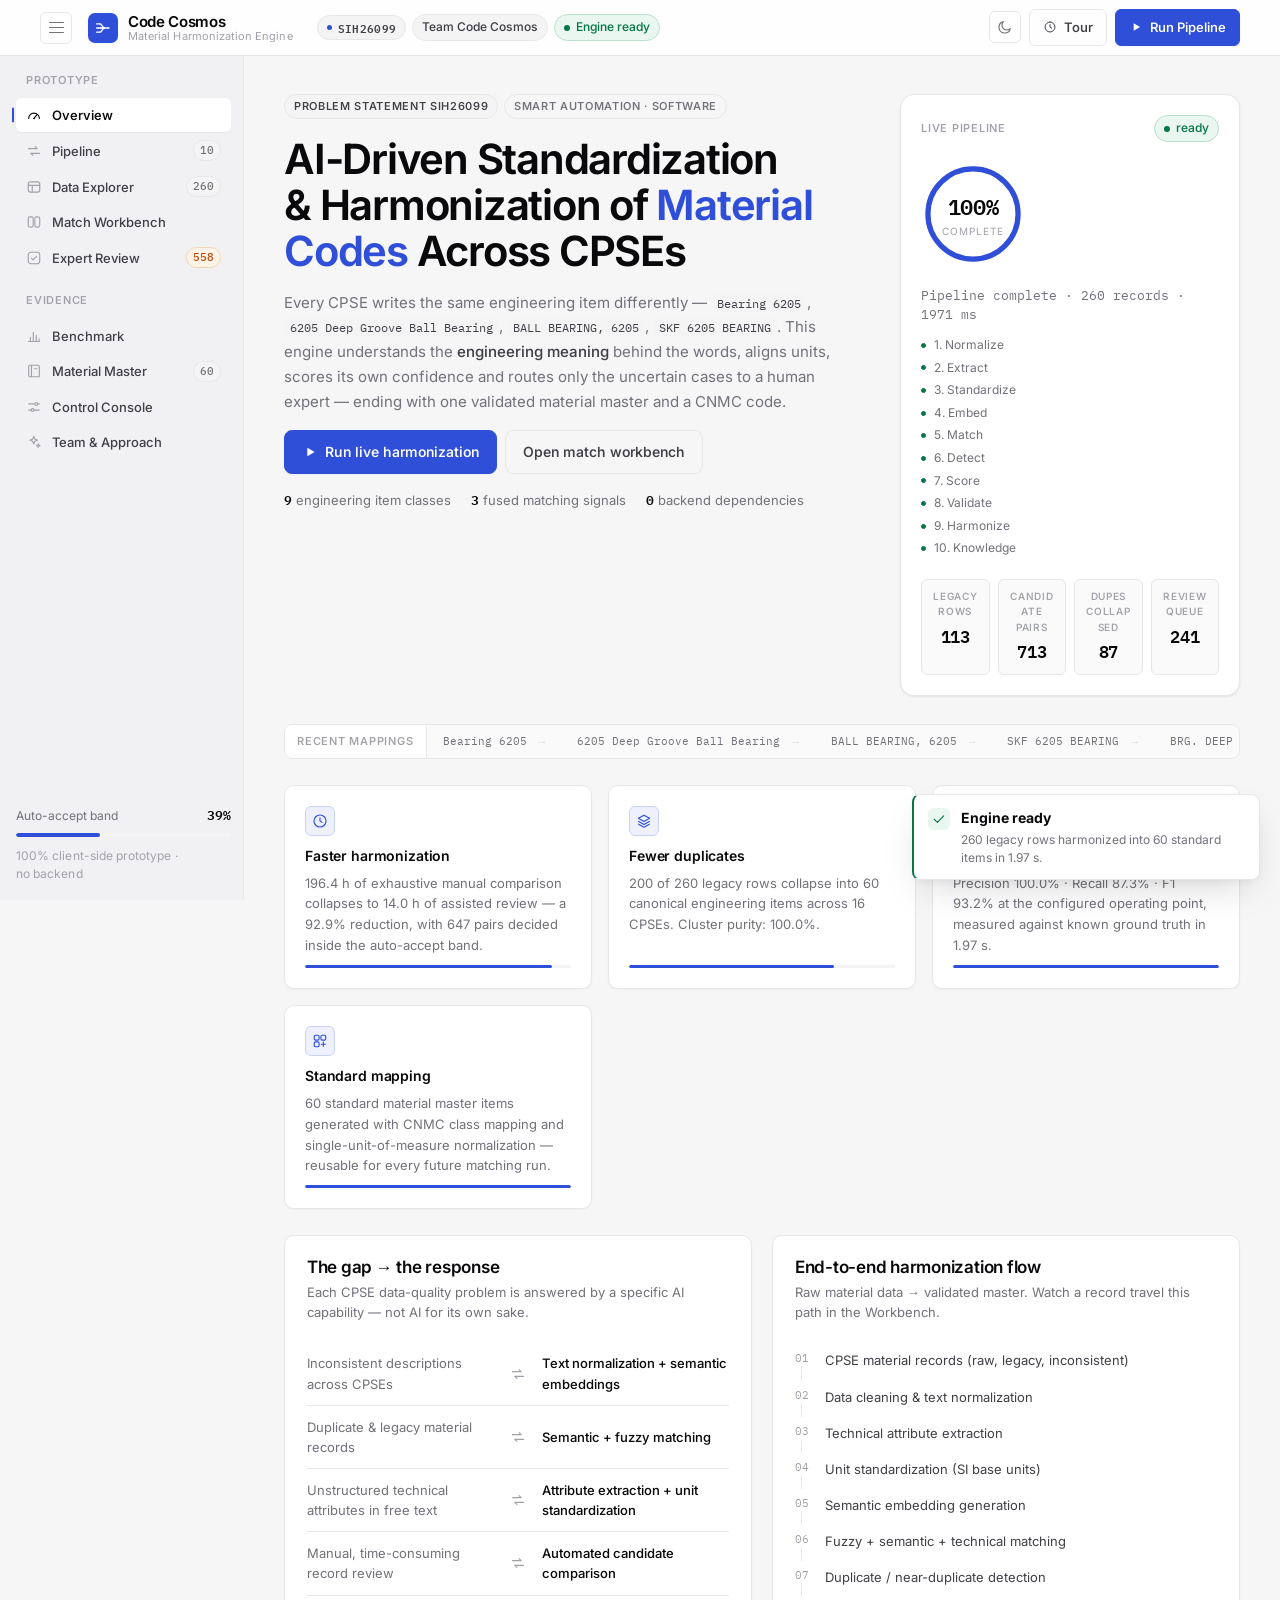
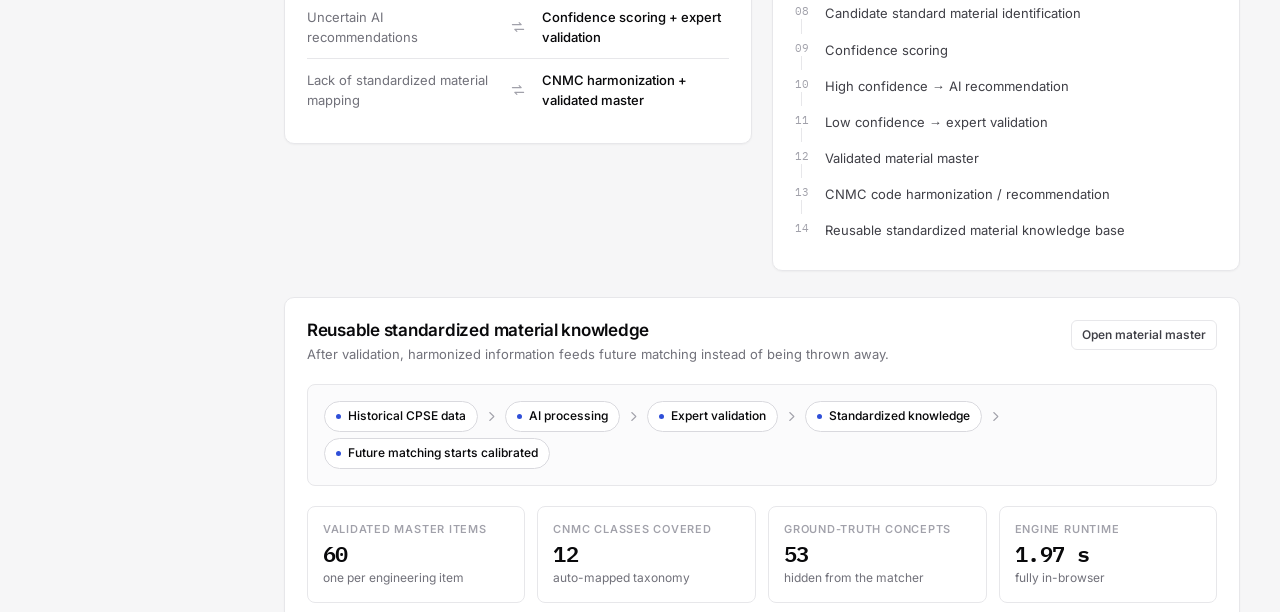
==== commit 29c1e1da: "Redesign as a precision-instrument interface; drop decorative styling The previous pass leaned on gr" ====
--- a/index.html
+++ b/index.html
@@ -1,28 +1,19 @@
 <!DOCTYPE html>
-<html lang="en" data-theme="dark">
+<html lang="en" data-theme="light">
 <head>
 <meta charset="utf-8" />
 <meta name="viewport" content="width=device-width, initial-scale=1, viewport-fit=cover" />
 <title>Code Cosmos · AI-Driven Standardization &amp; Harmonization of Material Codes Across CPSEs</title>
 <meta name="description" content="SIH26099 — AI-driven, human-in-the-loop material code harmonization prototype for CPSEs. Semantic embeddings, fuzzy matching, technical-attribute extraction, unit standardization, confidence scoring and CNMC mapping. Fully client-side prototype by Team Code Cosmos." />
-<meta name="theme-color" content="#060913" />
+<meta name="theme-color" content="#ffffff" />
 <meta name="author" content="Team Code Cosmos" />
 <meta property="og:title" content="Code Cosmos · Material Code Harmonization Engine" />
 <meta property="og:description" content="Smart India Hackathon 2026 · Problem SIH26099 · Frontend prototype" />
-<link rel="icon" href="data:image/svg+xml,%3Csvg xmlns='http://www.w3.org/2000/svg' viewBox='0 0 64 64'%3E%3Cdefs%3E%3ClinearGradient id='g' x1='0' y1='0' x2='1' y2='1'%3E%3Cstop offset='0' stop-color='%2322d3ee'/%3E%3Cstop offset='1' stop-color='%238b5cf6'/%3E%3C/linearGradient%3E%3C/defs%3E%3Ccircle cx='32' cy='32' r='30' fill='none' stroke='url(%23g)' stroke-width='3'/%3E%3Ccircle cx='32' cy='32' r='9' fill='url(%23g)'/%3E%3Cellipse cx='32' cy='32' rx='28' ry='12' fill='none' stroke='url(%23g)' stroke-width='2' opacity='.7'/%3E%3Cellipse cx='32' cy='32' rx='12' ry='28' fill='none' stroke='url(%23g)' stroke-width='2' opacity='.5'/%3E%3C/svg%3E" />
+<link rel="icon" href="data:image/svg+xml,%3Csvg xmlns='http://www.w3.org/2000/svg' viewBox='0 0 24 24'%3E%3Crect width='24' height='24' rx='5.5' fill='%232f4fd8'/%3E%3Cg fill='none' stroke='%23fff' stroke-width='1.7' stroke-linecap='round'%3E%3Cpath d='M5 6.5h3.2M5 12h3.2M5 17.5h3.2'/%3E%3Cpath d='M8.2 6.5c2.2 0 2.5 5.5 4.8 5.5M8.2 17.5c2.2 0 2.5-5.5 4.8-5.5M8.2 12h4.8'/%3E%3Cpath d='M13 12h6'/%3E%3C/g%3E%3Ccircle cx='12.4' cy='12' r='1.5' fill='%23fff'/%3E%3C/svg%3E" />
 <link rel="stylesheet" href="./assets/css/base.css" />
 <link rel="stylesheet" href="./assets/css/app.css" />
 </head>
 <body>
-<!-- ─────────────────────────── cinematic background ─────────────────────────── -->
-<div class="canvas-stage" aria-hidden="true">
-  <div class="aurora a1"></div>
-  <div class="aurora a2"></div>
-  <div class="aurora a3"></div>
-  <div class="grid-veil"></div>
-  <div class="vignette"></div>
-</div>
-
 <a class="skip-link" href="#main">Skip to content</a>
 
 <!-- ─────────────────────────────── app shell ───────────────────────────────── -->
@@ -33,23 +24,17 @@
     </button>
 
     <a class="brand" href="#/overview" aria-label="Code Cosmos home">
-      <span class="brand-mark orb" aria-hidden="true">
-        <svg viewBox="0 0 64 64" class="orbit">
-          <defs>
-            <linearGradient id="brandGrad" x1="0" y1="0" x2="1" y2="1">
-              <stop offset="0" stop-color="#22d3ee"/><stop offset="0.5" stop-color="#8b5cf6"/><stop offset="1" stop-color="#f472b6"/>
-            </linearGradient>
-          </defs>
-          <circle cx="32" cy="32" r="29" fill="none" stroke="url(#brandGrad)" stroke-width="2.5" stroke-dasharray="6 5" class="dash-spin"/>
-          <ellipse cx="32" cy="32" rx="27" ry="11" fill="none" stroke="url(#brandGrad)" stroke-width="1.6" opacity=".75" class="ring-a"/>
-          <ellipse cx="32" cy="32" rx="11" ry="27" fill="none" stroke="url(#brandGrad)" stroke-width="1.6" opacity=".55" class="ring-b"/>
-          <circle cx="32" cy="32" r="8" fill="url(#brandGrad)" class="core-pulse"/>
-          <circle cx="59" cy="32" r="2.6" fill="#22d3ee" class="sat-a"/>
-          <circle cx="32" cy="5" r="2.2" fill="#f472b6" class="sat-b"/>
+      <span class="brand-mark" aria-hidden="true">
+        <svg viewBox="0 0 24 24" stroke-width="1.7">
+          <!-- many inconsistent codes converge into one standardized record -->
+          <path d="M3.5 6.5h4.6M3.5 12h4.6M3.5 17.5h4.6"/>
+          <path d="M8.1 6.5c2.6 0 2.9 5.5 5.6 5.5M8.1 17.5c2.6 0 2.9-5.5 5.6-5.5M8.1 12h5.6"/>
+          <path d="M13.7 12h6.4"/>
+          <circle cx="12.6" cy="12" r="1.55" fill="currentColor" stroke="none"/>
         </svg>
       </span>
       <span class="brand-text">
-        <strong>Code<span class="grad">Cosmos</span></strong>
+        <strong>Code Cosmos</strong>
         <small>Material Harmonization Engine</small>
       </span>
     </a>
@@ -59,7 +44,7 @@
         <i class="dot"></i>SIH26099
       </span>
       <span class="chip hide-sm" title="Team Code Cosmos">Team&nbsp;Code&nbsp;Cosmos</span>
-      <span class="chip chip-live hide-md is-ready" id="engineChip" title="Pipeline status">
+      <span class="chip chip-live hide-md" id="engineChip" title="Pipeline status">
         <i class="pulse"></i><span id="engineLabel">Idle</span>
       </span>
     </div>
@@ -134,7 +119,7 @@
             <div class="hero-panel">
               <div class="hp-head">
                 <span class="hp-title">Live pipeline</span>
-                <span class="chip chip-live"><i class="pulse"></i><span id="heroStatus">idle</span></span>
+                <span class="chip chip-live" id="heroChip"><i class="pulse"></i><span id="heroStatus">idle</span></span>
               </div>
               <div class="hp-stage">
                 <div class="ring-wrap">
@@ -328,7 +313,10 @@
           <section class="panel">
             <header class="panel-head"><div><h2>Why this score</h2><p class="muted">Auditable reasoning trail for the confidence value.</p></div></header>
             <ul class="reason" id="wbReason"></ul>
-            <div class="why-shared" id="wbShared"></div>
+            <div class="dr-block">
+              <h4>Shared evidence tokens</h4>
+              <div class="attr-pills" id="wbShared"></div>
+            </div>
           </section>
         </div>
 
@@ -464,6 +452,7 @@
         </header>
 
         <div class="split">
+          <div class="stack">
           <section class="panel">
             <header class="panel-head"><div><h2>Corpus</h2><p class="muted">Legacy records are generated from engineering concepts with realistic CPSE noise. Ground truth stays hidden from the matcher.</p></div></header>
             <label class="field range"><span>Records <b id="sizeVal">260</b></span><input type="range" id="sizeRange" min="60" max="600" step="20" value="260" /></label>
@@ -471,33 +460,33 @@
             <label class="tgl"><input type="checkbox" id="tglShowcase" checked /><span class="sl"></span><span class="tl">Include the SIH example descriptions verbatim<em>Bearing 6205, 6205 Deep Groove Ball Bearing, SKF 6205 BEARING …</em></span></label>
             <div class="btn-row"><button class="btn btn-ghost" id="regenSeed">New random seed</button><button class="btn btn-ghost" id="downloadCorpus">Download corpus CSV</button></div>
           </section>
-
+          <section class="panel">
+            <header class="panel-head"><div><h2>Decision thresholds</h2><p class="muted">Where the engine stops deciding and the expert starts.</p></div></header>
+            <label class="field range"><span>Auto-accept at or above <b id="autoVal">0.85</b></span><input type="range" id="autoRange" min="0.6" max="0.98" step="0.01" value="0.85" /></label>
+            <label class="field range"><span>Minimum score that enters review <b id="floorVal">0.55</b></span><input type="range" id="floorRange" min="0.3" max="0.8" step="0.01" value="0.55" /></label>
+            <label class="field range"><span>Candidate pairs kept per record <b id="candVal">8</b></span><input type="range" id="candRange" min="2" max="20" step="1" value="8" /></label>
+            <div class="unit-table" id="unitTable"></div>
+          </section>
+          </div>
+          <div class="stack">
           <section class="panel">
             <header class="panel-head"><div><h2>Signal fusion</h2><p class="muted">Weights combine semantic similarity, fuzzy text similarity and technical-attribute agreement into one confidence value.</p></div></header>
             <label class="field range"><span>Semantic embeddings <b id="wSemVal">0.32</b></span><input type="range" id="wSem" min="0" max="1" step="0.02" value="0.32" /></label>
             <label class="field range"><span>Fuzzy text matching <b id="wFzVal">0.24</b></span><input type="range" id="wFz" min="0" max="1" step="0.02" value="0.24" /></label>
             <label class="field range"><span>Technical attributes <b id="wAtVal">0.44</b></span><input type="range" id="wAt" min="0" max="1" step="0.02" value="0.44" /></label>
             <div class="weight-bar"><i id="wbSemBar"></i><i id="wbFzBar"></i><i id="wbAtBar"></i></div>
+            <div class="dr-block"><h4>Active signals</h4>
             <label class="tgl"><input type="checkbox" id="tglFuzzy" checked /><span class="sl"></span><span class="tl">Enable fuzzy matching signal</span></label>
             <label class="tgl"><input type="checkbox" id="tglAttr" checked /><span class="sl"></span><span class="tl">Enable technical-attribute signal</span></label>
             <label class="tgl"><input type="checkbox" id="tglUnits" checked /><span class="sl"></span><span class="tl">Enable unit standardization<em>50 mm = 5 cm = 1.97 inch</em></span></label>
-          </section>
-        </div>
-
-        <div class="split">
-          <section class="panel">
-            <header class="panel-head"><div><h2>Decision thresholds</h2><p class="muted">Where the engine stops deciding and the expert starts.</p></div></header>
-            <label class="field range"><span>Auto-accept at or above <b id="autoVal">0.85</b></span><input type="range" id="autoRange" min="0.6" max="0.98" step="0.01" value="0.85" /></label>
-            <label class="field range"><span>Minimum score that enters review <b id="floorVal">0.55</b></span><input type="range" id="floorRange" min="0.3" max="0.8" step="0.01" value="0.55" /></label>
-            <label class="field range"><span>Candidate pairs kept per record <b id="candVal">8</b></span><input type="range" id="candRange" min="2" max="20" step="1" value="8" /></label>
-            <div class="unit-table" id="unitTable"></div>
-          </section>
-
+            </div>
+          </section>
           <section class="panel">
             <header class="panel-head"><div><h2>Rule inspector</h2><p class="muted">The live normalization and attribute-extraction result for any string you type.</p></div></header>
             <div class="pg-row"><input type="text" id="ruleInput" value="BRG. DEEP GROOVE BALL 6205 ZZ (MAKE : SKF) 25 MM BORE - NOS" aria-label="Rule inspector input" /><button class="btn btn-ghost" id="ruleRun">Inspect</button></div>
             <div class="rule-out" id="ruleOut"></div>
           </section>
+          </div>
         </div>
 
         <section class="panel">
--- a/assets/css/base.css
+++ b/assets/css/base.css
@@ -1,360 +1,423 @@
 /* ==========================================================================
    Code Cosmos · Design foundation
-   Tokens · reset · cinematic canvas · motion system · utilities
-   Light theme is the primary aesthetic; dark is a full second treatment.
-   ========================================================================== */
-
+   --------------------------------------------------------------------------
+   Direction: precision instrument. A near-monochrome interface with one
+   restrained accent, hairline borders instead of heavy shadows, real
+   typographic hierarchy and motion that is fast and purposeful.
+
+   Deliberately absent: gradient text, glow effects, decorative aurora
+   blobs, rainbow data palettes, bouncing easings and infinite ambient
+   animation. Those read as noise in a tool an engineer has to trust.
+   ========================================================================== */
+
+/* ------------------------------- typefaces ------------------------------- */
+/* Self-hosted so the interface renders identically everywhere and the
+   prototype stays fully offline-capable. */
+
+@font-face {
+  font-family: 'InterVariable';
+  font-style: normal;
+  font-display: swap;
+  font-weight: 100 900;
+  src: url('../fonts/inter-latin-wght-normal.woff2') format('woff2-variations');
+  unicode-range: U+0000-00FF, U+0131, U+0152-0153, U+02BB-02BC, U+02C6, U+02DA,
+                 U+02DC, U+0304, U+0308, U+0329, U+2000-206F, U+20AC, U+2122,
+                 U+2191, U+2193, U+2212, U+2215, U+FEFF, U+FFFD;
+}
+@font-face {
+  font-family: 'PlexMono';
+  font-style: normal;
+  font-display: swap;
+  font-weight: 400;
+  src: url('../fonts/ibm-plex-mono-latin-400-normal.woff2') format('woff2');
+  unicode-range: U+0000-00FF, U+0131, U+0152-0153, U+02BB-02BC, U+02C6, U+02DA,
+                 U+02DC, U+0304, U+0308, U+0329, U+2000-206F, U+20AC, U+2122,
+                 U+2191, U+2193, U+2212, U+2215, U+FEFF, U+FFFD;
+}
+@font-face {
+  font-family: 'PlexMono';
+  font-style: normal;
+  font-display: swap;
+  font-weight: 500;
+  src: url('../fonts/ibm-plex-mono-latin-500-normal.woff2') format('woff2');
+  unicode-range: U+0000-00FF, U+0131, U+0152-0153, U+02BB-02BC, U+02C6, U+02DA,
+                 U+02DC, U+0304, U+0308, U+0329, U+2000-206F, U+20AC, U+2122,
+                 U+2191, U+2193, U+2212, U+2215, U+FEFF, U+FFFD;
+}
+@font-face {
+  font-family: 'PlexMono';
+  font-style: normal;
+  font-display: swap;
+  font-weight: 600;
+  src: url('../fonts/ibm-plex-mono-latin-600-normal.woff2') format('woff2');
+  unicode-range: U+0000-00FF, U+0131, U+0152-0153, U+02BB-02BC, U+02C6, U+02DA,
+                 U+02DC, U+0304, U+0308, U+0329, U+2000-206F, U+20AC, U+2122,
+                 U+2191, U+2193, U+2212, U+2215, U+FEFF, U+FFFD;
+}
+
+/* ==========================================================================
+   TOKENS · light is the primary theme
+   ========================================================================== */
 :root {
-  /* ---------- motion language ---------- */
-  --t-fast: 140ms;
-  --t-base: 240ms;
-  --t-slow: 420ms;
-  --t-xslow: 720ms;
-  --e-out: cubic-bezier(0.16, 1, 0.3, 1);
-  --e-soft: cubic-bezier(0.22, 0.61, 0.36, 1);
-  --e-spring: cubic-bezier(0.34, 1.46, 0.64, 1);
-  --e-inout: cubic-bezier(0.65, 0, 0.35, 1);
-
-  /* ---------- geometry ---------- */
-  --r-xs: 8px;
-  --r-sm: 11px;
-  --r-md: 15px;
-  --r-lg: 20px;
-  --r-xl: 28px;
-  --r-2xl: 36px;
+  color-scheme: light;
+
+  /* surfaces — neutral, barely warm, no blue cast */
+  --canvas:      #f6f6f7;
+  --canvas-2:    #f1f1f3;
+  --surface:     #ffffff;
+  --surface-2:   #fafafa;
+  --surface-3:   #f4f4f5;
+  --surface-inset: #fbfbfc;
+
+  /* hairlines */
+  --line:        #e7e7ea;
+  --line-strong: #d9d9de;
+  --line-accent: #c3c9f0;
+
+  /* text ramp */
+  --txt:   #09090b;
+  --txt-2: #3f3f46;
+  --txt-3: #71717a;
+  --txt-4: #a1a1aa;
+
+  /* one accent, plus four semantic states used only for data meaning */
+  --accent:      #2f4fd8;
+  --accent-2:    #2743bd;
+  --accent-soft: #eef1fd;
+  --accent-line: #c9d2f7;
+  --ok:      #067647;
+  --ok-soft: #eaf6f0;
+  --ok-line: #b7e0cb;
+  --warn:      #b54708;
+  --warn-soft: #fdf3e7;
+  --warn-line: #f0d7b0;
+  --bad:      #b42318;
+  --bad-soft: #fdefee;
+  --bad-line: #f3cdc9;
+  --info:      #175cd3;
+  --info-soft: #eef4fe;
+  --info-line: #cbdaf7;
+
+  /* legacy aliases kept so view modules keep working unchanged */
+  --violet: var(--accent);
+  --cyan:   var(--info);
+  --pink:   var(--bad);
+  --mint:   var(--ok);
+  --amber:  var(--warn);
+  --rose:   var(--bad);
+  --blue:   var(--info);
+  --a-violet: var(--accent);
+  --a-cyan:   var(--info);
+  --a-pink:   var(--bad);
+  --a-mint:   var(--ok);
+  --a-amber:  var(--warn);
+  --a-rose:   var(--bad);
+  --a-blue:   var(--info);
+  --tone-ok: var(--ok);
+  --tone-warn: var(--warn);
+  --tone-bad: var(--bad);
+  --tone-info: var(--info);
+
+  /* elevation — restrained; borders carry the structure, not shadows */
+  --shadow-xs: 0 1px 2px rgba(9, 9, 11, 0.04);
+  --shadow-sm: 0 1px 3px rgba(9, 9, 11, 0.06), 0 1px 2px rgba(9, 9, 11, 0.04);
+  --shadow:    0 4px 12px -2px rgba(9, 9, 11, 0.08), 0 2px 4px -2px rgba(9, 9, 11, 0.04);
+  --shadow-lg: 0 16px 40px -12px rgba(9, 9, 11, 0.18), 0 4px 12px -4px rgba(9, 9, 11, 0.08);
+  --shadow-pop: 0 24px 56px -16px rgba(9, 9, 11, 0.24), 0 8px 20px -8px rgba(9, 9, 11, 0.12);
+  --ring: 0 0 0 3px rgba(47, 79, 216, 0.14);
+
+  /* geometry */
+  --r-xs: 4px;
+  --r-sm: 6px;
+  --r-md: 8px;
+  --r-lg: 10px;
+  --r-xl: 14px;
+  --r-2xl: 18px;
   --r-pill: 999px;
 
-  --nav-w: 258px;
-  --top-h: 66px;
-  --shell-pad: clamp(14px, 2.2vw, 30px);
-
-  --font: "Inter", "SF Pro Display", -apple-system, BlinkMacSystemFont, "Segoe UI", Roboto, "Helvetica Neue", Arial, sans-serif;
-  --mono: "JetBrains Mono", ui-monospace, SFMono-Regular, "SF Mono", Menlo, Consolas, monospace;
-
-  /* ---------- brand hues (shared) ---------- */
-  --cyan: #22d3ee;
-  --violet: #8b5cf6;
-  --pink: #f472b6;
-  --grad-brand: linear-gradient(112deg, #22d3ee 0%, #6366f1 42%, #a855f7 72%, #f472b6 100%);
-}
-
-/* ==========================================================================
-   LIGHT THEME (primary)
-   ========================================================================== */
-html[data-theme="light"] {
-  color-scheme: light;
-
-  --canvas: #f4f6fd;
-  --canvas-2: #eaeffb;
-  --surface: #ffffff;
-  --surface-2: #f7f9ff;
-  --surface-3: #eef2fe;
-
-  --line: rgba(20, 34, 88, 0.09);
-  --line-strong: rgba(20, 34, 88, 0.17);
-  --line-accent: rgba(99, 102, 241, 0.3);
-
-  --txt: #0e1734;
-  --txt-2: #47517a;
-  --txt-3: #6b7699;
-  --txt-4: #8e98b8;
-
-  /* accent text shades tuned for AA contrast on white */
-  --a-cyan: #0e7490;
-  --a-violet: #6d28d9;
-  --a-pink: #be185d;
-  --a-mint: #047857;
-  --a-amber: #a16207;
-  --a-rose: #be123c;
-  --a-blue: #1d4ed8;
-
-  --tone-ok: var(--a-mint);
-  --tone-info: var(--a-blue);
-  --tone-warn: var(--a-amber);
-  --tone-bad: var(--a-rose);
-
-  --shadow-xs: 0 1px 2px rgba(15, 25, 68, 0.05);
-  --shadow-sm: 0 1px 2px rgba(15, 25, 68, 0.05), 0 6px 16px -10px rgba(15, 25, 68, 0.18);
-  --shadow: 0 1px 3px rgba(15, 25, 68, 0.05), 0 18px 38px -22px rgba(15, 25, 68, 0.28);
-  --shadow-lg: 0 2px 6px rgba(15, 25, 68, 0.06), 0 40px 70px -34px rgba(15, 25, 68, 0.32);
-  --shadow-glow: 0 14px 34px -18px rgba(99, 102, 241, 0.55);
-
-  --glass-blur: saturate(160%) blur(16px);
-  --scrim: rgba(230, 236, 250, 0.72);
-  --scrim-strong: rgba(20, 30, 70, 0.42);
-
-  --grid-line: rgba(30, 48, 110, 0.055);
-  --sheen: linear-gradient(105deg, transparent 32%, rgba(255, 255, 255, 0.75) 48%, transparent 64%);
-  --aurora-1: rgba(34, 211, 238, 0.5);
-  --aurora-2: rgba(139, 92, 246, 0.42);
-  --aurora-3: rgba(244, 114, 182, 0.34);
-  --aurora-opacity: 0.5;
-  --aurora-blend: multiply;
-}
-
-/* ==========================================================================
-   DARK THEME
-   ========================================================================== */
-html[data-theme="dark"] {
+  /* fluid spacing on a 4px grid */
+  --sp-1: 4px;  --sp-2: 8px;  --sp-3: 12px; --sp-4: 16px;
+  --sp-5: 20px; --sp-6: 24px; --sp-8: 32px; --sp-10: 40px;
+  --sp-12: 48px; --sp-16: 64px;
+
+  --shell-pad: clamp(16px, 3.2vw, 40px);
+  --nav-w: 244px;
+  --top-h: 56px;
+  --max-w: 1360px;
+
+  /* type */
+  --font: 'InterVariable', -apple-system, BlinkMacSystemFont, 'Segoe UI',
+          Roboto, 'Helvetica Neue', Arial, sans-serif;
+  --mono: 'PlexMono', ui-monospace, SFMono-Regular, 'SF Mono', Menlo,
+          Consolas, monospace;
+
+  /* motion — one easing family, four durations */
+  --e: cubic-bezier(0.2, 0, 0, 1);            /* standard, decisive */
+  --e-out: cubic-bezier(0.16, 1, 0.3, 1);     /* entrances */
+  --e-inout: cubic-bezier(0.65, 0, 0.35, 1);  /* reversible state */
+  --t-fast: 120ms;
+  --t-base: 160ms;
+  --t-med: 220ms;
+  --t-slow: 320ms;
+  --t-enter: 460ms;
+
+  --glass-blur: saturate(180%) blur(12px);
+}
+
+/* ==========================================================================
+   TOKENS · dark (secondary treatment)
+   ========================================================================== */
+html[data-theme='dark'] {
   color-scheme: dark;
 
-  --canvas: #05070f;
-  --canvas-2: #090d1c;
-  --surface: rgba(18, 24, 46, 0.72);
-  --surface-2: rgba(26, 33, 60, 0.6);
-  --surface-3: rgba(32, 41, 74, 0.5);
-
-  --line: rgba(255, 255, 255, 0.075);
-  --line-strong: rgba(255, 255, 255, 0.16);
-  --line-accent: rgba(139, 92, 246, 0.36);
-
-  --txt: #eef2ff;
-  --txt-2: #aebadd;
-  --txt-3: #7f8cb4;
-  --txt-4: #64719a;
-
-  --a-cyan: #67e8f9;
-  --a-violet: #c4b5fd;
-  --a-pink: #fbcfe8;
-  --a-mint: #6ee7b7;
-  --a-amber: #fcd34d;
-  --a-rose: #fda4af;
-  --a-blue: #93c5fd;
-
-  --tone-ok: #34d399;
-  --tone-info: #60a5fa;
-  --tone-warn: #fbbf24;
-  --tone-bad: #fb7185;
-
-  --shadow-xs: 0 1px 2px rgba(2, 5, 18, 0.4);
-  --shadow-sm: 0 2px 10px rgba(2, 5, 18, 0.45);
-  --shadow: 0 20px 46px -26px rgba(2, 5, 18, 0.95);
-  --shadow-lg: 0 44px 90px -44px rgba(2, 5, 18, 1);
-  --shadow-glow: 0 18px 44px -20px rgba(34, 211, 238, 0.45);
-
-  --glass-blur: saturate(150%) blur(18px);
-  --scrim: rgba(6, 9, 20, 0.62);
-  --scrim-strong: rgba(2, 4, 12, 0.72);
-
-  --grid-line: rgba(148, 173, 255, 0.06);
-  --sheen: linear-gradient(105deg, transparent 32%, rgba(255, 255, 255, 0.09) 48%, transparent 64%);
-  --aurora-1: rgba(34, 211, 238, 0.5);
-  --aurora-2: rgba(139, 92, 246, 0.5);
-  --aurora-3: rgba(244, 114, 182, 0.4);
-  --aurora-opacity: 0.45;
-  --aurora-blend: screen;
-}
-
-/* ==========================================================================
-   Reset
-   ========================================================================== */
-* { box-sizing: border-box; }
-
-html { height: 100%; scroll-behavior: smooth; }
+  --canvas:      #09090b;
+  --canvas-2:    #101012;
+  --surface:     #131316;
+  --surface-2:   #18181b;
+  --surface-3:   #1e1e22;
+  --surface-inset: #16161a;
+
+  --line:        #26262b;
+  --line-strong: #35353c;
+  --line-accent: #3b4470;
+
+  --txt:   #fafafa;
+  --txt-2: #d4d4d8;
+  --txt-3: #8f8f98;
+  --txt-4: #63636d;
+
+  --accent:      #7b93ff;
+  --accent-2:    #97a9ff;
+  --accent-soft: #161c3a;
+  --accent-line: #2b3566;
+  --ok:      #4ade80;
+  --ok-soft: #0d2318;
+  --ok-line: #1d4430;
+  --warn:      #fbbf24;
+  --warn-soft: #2a1e08;
+  --warn-line: #4a3610;
+  --bad:      #f87171;
+  --bad-soft: #2a1315;
+  --bad-line: #4d2124;
+  --info:      #7dabff;
+  --info-soft: #101c33;
+  --info-line: #22355e;
+
+  --shadow-xs: 0 1px 2px rgba(0, 0, 0, 0.4);
+  --shadow-sm: 0 1px 3px rgba(0, 0, 0, 0.5);
+  --shadow:    0 4px 12px -2px rgba(0, 0, 0, 0.55);
+  --shadow-lg: 0 16px 40px -12px rgba(0, 0, 0, 0.7);
+  --shadow-pop: 0 24px 56px -16px rgba(0, 0, 0, 0.8);
+  --ring: 0 0 0 3px rgba(123, 147, 255, 0.22);
+}
+
+/* ==========================================================================
+   RESET
+   ========================================================================== */
+*, *::before, *::after { box-sizing: border-box; }
+
+html {
+  height: 100%;
+  scroll-behavior: smooth;
+  -webkit-text-size-adjust: 100%;
+}
 
 body {
   margin: 0;
   min-height: 100%;
   font-family: var(--font);
-  font-size: 15px;
-  line-height: 1.62;
+  font-size: 14px;
+  line-height: 1.55;
+  font-feature-settings: 'cv05' 1, 'cv08' 1;
   color: var(--txt);
   background: var(--canvas);
   -webkit-font-smoothing: antialiased;
   -moz-osx-font-smoothing: grayscale;
   text-rendering: optimizeLegibility;
-  overflow-x: hidden;
-  transition: background var(--t-slow) var(--e-out), color var(--t-base) var(--e-out);
-}
-
-body.locked { overflow: hidden; }
-
-h1, h2, h3, h4 { margin: 0; line-height: 1.16; letter-spacing: -0.023em; font-weight: 660; }
-h1 { font-size: clamp(1.75rem, 1.15rem + 2.25vw, 2.95rem); font-weight: 700; letter-spacing: -0.03em; }
-h2 { font-size: clamp(1.06rem, 0.98rem + 0.42vw, 1.28rem); }
-h3 { font-size: 1.01rem; }
-p { margin: 0; }
+}
+
+h1, h2, h3, h4, h5 {
+  margin: 0;
+  font-weight: 600;
+  line-height: 1.22;
+  letter-spacing: -0.018em;
+  color: var(--txt);
+  text-wrap: balance;
+}
+h1 { font-size: clamp(1.75rem, 1.25rem + 2vw, 2.6rem); font-weight: 640; letter-spacing: -0.03em; line-height: 1.1; }
+h2 { font-size: 1.0625rem; letter-spacing: -0.014em; }
+h3 { font-size: 0.9375rem; letter-spacing: -0.01em; }
+h4 { font-size: 0.875rem; }
+
+p { margin: 0; text-wrap: pretty; }
 a { color: inherit; text-decoration: none; }
 button, input, select, textarea { font: inherit; color: inherit; }
-/* Every inline SVG in this app is stroked line art, so the default is
-   declared once here. Individual shapes that need a solid fill opt back in
-   with their own fill/stroke attribute. Without this, un-classed SVGs (the
-   theme toggle, the brand orbit) fell back to SVG's default black fill and
-   disappeared against the dark surface. */
+img, svg, canvas { display: block; max-width: 100%; }
+
+/* All iconography is stroked line art. Declaring it once here prevents
+   un-classed SVGs from falling back to SVG's default black fill. */
 svg {
-  display: block; width: 100%; height: 100%;
-  fill: none; stroke: currentColor;
-  stroke-linecap: round; stroke-linejoin: round;
-}
-svg .ico, .ico { width: 18px; height: 18px; stroke: currentColor; stroke-width: 1.9; }
-
-::selection { background: rgba(139, 92, 246, 0.28); }
+  fill: none;
+  stroke: currentColor;
+  stroke-linecap: round;
+  stroke-linejoin: round;
+}
+.ico { width: 16px; height: 16px; stroke-width: 1.7; flex: none; }
+.ico.thin { stroke-width: 1.35; }
+
+::selection { background: var(--accent-soft); color: var(--accent-2); }
 
 :focus-visible {
-  outline: 2px solid var(--violet);
+  outline: 2px solid var(--accent);
   outline-offset: 2px;
-  border-radius: 8px;
-}
-
-/* ------------------------------ scrollbars -------------------------------- */
-* { scrollbar-width: thin; scrollbar-color: rgba(124, 58, 237, 0.32) transparent; }
-*::-webkit-scrollbar { width: 11px; height: 11px; }
-*::-webkit-scrollbar-track { background: transparent; }
-*::-webkit-scrollbar-thumb {
-  background: rgba(124, 58, 237, 0.3);
-  border-radius: 999px; border: 3px solid transparent; background-clip: content-box;
-  transition: background var(--t-base) var(--e-out);
-}
-*::-webkit-scrollbar-thumb:hover { background: rgba(124, 58, 237, 0.55); background-clip: content-box; }
-
-/* ==========================================================================
-   Cinematic canvas
-   ========================================================================== */
-.canvas-stage {
-  position: fixed; inset: 0; z-index: -1; pointer-events: none;
-  /* The aurora blobs and the grid veil are deliberately oversized and
-     translated, so their paint area is clipped and contained here. `overflow`
-     alone is not enough — a fixed layer's scrollable overflow still counts
-     towards the document width in Chromium. */
-  overflow: hidden; overflow: clip; contain: paint;
-  background:
-    radial-gradient(1150px 640px at 88% -12%, rgba(139, 92, 246, 0.16), transparent 62%),
-    radial-gradient(980px 560px at 2% 4%, rgba(34, 211, 238, 0.14), transparent 60%),
-    radial-gradient(880px 620px at 62% 108%, rgba(244, 114, 182, 0.1), transparent 64%),
-    linear-gradient(180deg, var(--canvas), var(--canvas-2) 52%, var(--canvas));
-  animation: hueDrift 26s var(--e-inout) infinite alternate;
-}
-
-@keyframes hueDrift {
-  from { filter: hue-rotate(0deg) saturate(1); }
-  to { filter: hue-rotate(-14deg) saturate(1.06); }
-}
-
-.aurora {
-  position: absolute; border-radius: 50%; filter: blur(96px);
-  opacity: var(--aurora-opacity); mix-blend-mode: var(--aurora-blend);
-  will-change: transform;
-}
-.aurora.a1 { width: 44vw; height: 44vw; left: -9vw; top: -13vw; background: radial-gradient(circle, var(--aurora-1), transparent 68%); animation: float1 24s var(--e-inout) infinite alternate; }
-.aurora.a2 { width: 50vw; height: 50vw; right: -13vw; top: 4vh; background: radial-gradient(circle, var(--aurora-2), transparent 66%); animation: float2 30s var(--e-inout) infinite alternate; }
-.aurora.a3 { width: 38vw; height: 38vw; left: 33vw; bottom: -17vw; background: radial-gradient(circle, var(--aurora-3), transparent 68%); animation: float3 36s var(--e-inout) infinite alternate; }
-
-@keyframes float1 { to { transform: translate3d(8vw, 6vh, 0) scale(1.14); } }
-@keyframes float2 { to { transform: translate3d(-7vw, 10vh, 0) scale(0.92); } }
-@keyframes float3 { to { transform: translate3d(-5vw, -8vh, 0) scale(1.16); } }
-
-.grid-veil {
-  position: absolute; inset: -25%;
-  background-image:
-    linear-gradient(var(--grid-line) 1px, transparent 1px),
-    linear-gradient(90deg, var(--grid-line) 1px, transparent 1px);
-  background-size: 62px 62px;
-  mask-image: radial-gradient(ellipse 76% 62% at 50% 38%, #000 12%, transparent 76%);
-  animation: gridDrift 46s linear infinite;
-}
-@keyframes gridDrift { to { transform: translate3d(62px, 62px, 0); } }
-
-.vignette {
-  position: absolute; inset: 0;
-  background: radial-gradient(ellipse 96% 84% at 50% 42%, transparent 46%, var(--scrim) 128%);
-}
-
-/* ==========================================================================
-   Motion system
-   ========================================================================== */
-@keyframes rise { from { opacity: 0; transform: translate3d(0, 18px, 0); } to { opacity: 1; transform: none; } }
-@keyframes fade { from { opacity: 0; } to { opacity: 1; } }
-@keyframes pop { from { opacity: 0; transform: scale(0.95); } to { opacity: 1; transform: none; } }
-@keyframes popSpring { 0% { opacity: 0; transform: scale(0.9) translateY(10px); } 60% { transform: scale(1.015) translateY(-2px); } 100% { opacity: 1; transform: none; } }
-@keyframes slideRight { from { opacity: 0; transform: translate3d(28px, 0, 0); } to { opacity: 1; transform: none; } }
-@keyframes slideLeft { from { transform: translate3d(-100%, 0, 0); } to { transform: none; } }
-@keyframes float { 0%, 100% { transform: translateY(0); } 50% { transform: translateY(-8px); } }
+  border-radius: var(--r-xs);
+}
+:focus:not(:focus-visible) { outline: none; }
+
+/* ------------------------------- scrollbars ------------------------------ */
+* { scrollbar-width: thin; scrollbar-color: var(--line-strong) transparent; }
+::-webkit-scrollbar { width: 11px; height: 11px; }
+::-webkit-scrollbar-track { background: transparent; }
+::-webkit-scrollbar-thumb {
+  background: var(--line-strong);
+  border-radius: var(--r-pill);
+  border: 3px solid transparent;
+  background-clip: content-box;
+}
+::-webkit-scrollbar-thumb:hover { background: var(--txt-4); background-clip: content-box; }
+
+/* ==========================================================================
+   TYPOGRAPHY UTILITIES
+   ========================================================================== */
+.mono, code, kbd, samp {
+  font-family: var(--mono);
+  font-size: 0.8125rem;
+  font-variant-ligatures: none;
+}
+/* Numerals in data readouts must not shift as they change. */
+.mono, .kv, .c-val, .gauge-label strong, .ring-label strong, .stat b,
+.kpi strong, .q-conf, .sig-top b, .band-pill, .pct, .nm-row b, .kpi-card .kv {
+  font-variant-numeric: tabular-nums;
+  font-feature-settings: 'tnum' 1;
+}
+.muted { color: var(--txt-3); }
+.small { font-size: 0.8125rem; }
+.fine { font-size: 0.75rem; color: var(--txt-4); letter-spacing: 0.005em; }
+.mt { margin-top: var(--sp-4); }
+.grad-text { color: var(--accent); } /* legacy hook — no longer a gradient */
+
+/* Micro-label: the workhorse of a data-dense interface. */
+.eyebrow, .nav-title, .kpi-label, .kpi-card .kl, .lbl, .hp-title,
+.field > span, .stat span, .dr-block > h4, .wb-pane-head span,
+.sig-card > span, .tbl thead th {
+  font-size: 0.6875rem;
+  font-weight: 560;
+  letter-spacing: 0.07em;
+  text-transform: uppercase;
+  color: var(--txt-4);
+}
+
+/* ==========================================================================
+   MOTION LIBRARY
+   Two entrance curves, one hover curve. Nothing bounces, nothing loops
+   forever except a single slow marquee.
+   ========================================================================== */
+@keyframes enterUp {
+  from { opacity: 0; transform: translate3d(0, 10px, 0); }
+  to   { opacity: 1; transform: none; }
+}
+@keyframes fadeIn { from { opacity: 0; } to { opacity: 1; } }
+@keyframes scaleIn {
+  from { opacity: 0; transform: scale(0.985); }
+  to   { opacity: 1; transform: none; }
+}
+@keyframes slideRight {
+  from { opacity: 0; transform: translate3d(-8px, 0, 0); }
+  to   { opacity: 1; transform: none; }
+}
+@keyframes slideLeft {
+  from { opacity: 0; transform: translate3d(14px, 0, 0); }
+  to   { opacity: 1; transform: none; }
+}
+@keyframes toastIn {
+  from { opacity: 0; transform: translate3d(0, 10px, 0) scale(0.98); }
+  to   { opacity: 1; transform: none; }
+}
+@keyframes barGrow { from { transform: scaleX(0); } to { transform: scaleX(1); } }
+@keyframes drawLine { from { stroke-dashoffset: var(--len, 1000); } to { stroke-dashoffset: 0; } }
+@keyframes livePulse {
+  0%, 100% { opacity: 1; transform: scale(1); }
+  50%      { opacity: 0.45; transform: scale(0.82); }
+}
+@keyframes marquee { to { transform: translate3d(-50%, 0, 0); } }
 @keyframes spin { to { transform: rotate(360deg); } }
-@keyframes dash { to { stroke-dashoffset: -260; } }
-@keyframes glowPulse { 0%, 100% { opacity: 0.5; transform: scale(1); } 50% { opacity: 1; transform: scale(1.06); } }
-@keyframes ringPulse { 0% { box-shadow: 0 0 0 0 rgba(16, 185, 129, 0.5); } 70% { box-shadow: 0 0 0 9px rgba(16, 185, 129, 0); } 100% { box-shadow: 0 0 0 0 rgba(16, 185, 129, 0); } }
-@keyframes gradientPan { 0% { background-position: 0% 50%; } 50% { background-position: 100% 50%; } 100% { background-position: 0% 50%; } }
-@keyframes shimmer { 0% { background-position: -220% 0; } 100% { background-position: 220% 0; } }
-@keyframes sheenSweep { 0% { transform: translateX(-120%); } 100% { transform: translateX(220%); } }
-@keyframes marquee { from { transform: translate3d(0, 0, 0); } to { transform: translate3d(-50%, 0, 0); } }
-@keyframes barGrow { from { transform: scaleX(0); } to { transform: scaleX(1); } }
-@keyframes tickIn { from { opacity: 0; transform: translateY(6px) scale(0.96); } to { opacity: 1; transform: none; } }
-
-/* staggered entrance for any set of children */
-.stagger > * { animation: rise var(--t-xslow) var(--e-out) both; }
-.stagger > *:nth-child(1) { animation-delay: 0.04s; }
-.stagger > *:nth-child(2) { animation-delay: 0.1s; }
-.stagger > *:nth-child(3) { animation-delay: 0.16s; }
-.stagger > *:nth-child(4) { animation-delay: 0.22s; }
-.stagger > *:nth-child(5) { animation-delay: 0.28s; }
-.stagger > *:nth-child(6) { animation-delay: 0.34s; }
-.stagger > *:nth-child(7) { animation-delay: 0.4s; }
-.stagger > *:nth-child(8) { animation-delay: 0.46s; }
-
-.reveal { opacity: 0; }
-.reveal.in { animation: rise 760ms var(--e-out) both; }
-
-.orb .dash-spin { animation: dash 10s linear infinite; transform-origin: center; }
-.orb .ring-a { animation: spin 30s linear infinite; transform-origin: center; }
-.orb .ring-b { animation: spin 20s linear infinite reverse; transform-origin: center; }
-.orb .core-pulse { animation: glowPulse 3s var(--e-inout) infinite; transform-origin: center; }
-
-/* skeleton shimmer used while the engine streams its first run */
+@keyframes shimmer { to { background-position: 200% 0; } }
+
+/* Entrance classes. `.reveal` is applied to the initial viewport content
+   and fires once; `.stagger` cascades its direct children. */
+.reveal { animation: enterUp var(--t-enter) var(--e-out) both; }
+.stagger > * { animation: enterUp var(--t-enter) var(--e-out) both; }
+.stagger > *:nth-child(1)  { animation-delay: 0ms; }
+.stagger > *:nth-child(2)  { animation-delay: 40ms; }
+.stagger > *:nth-child(3)  { animation-delay: 80ms; }
+.stagger > *:nth-child(4)  { animation-delay: 120ms; }
+.stagger > *:nth-child(5)  { animation-delay: 160ms; }
+.stagger > *:nth-child(6)  { animation-delay: 200ms; }
+.stagger > *:nth-child(7)  { animation-delay: 240ms; }
+.stagger > *:nth-child(n + 8) { animation-delay: 280ms; }
+
+.view { animation: enterUp 380ms var(--e-out) both; }
+
 .skeleton {
-  position: relative; overflow: hidden; border-radius: var(--r-sm);
-  background: var(--surface-3); color: transparent !important;
-}
-.skeleton::after {
-  content: ''; position: absolute; inset: 0;
-  background: linear-gradient(90deg, transparent, rgba(255, 255, 255, 0.55), transparent);
-  background-size: 220% 100%;
-  animation: shimmer 1.5s var(--e-inout) infinite;
-}
-html[data-theme="dark"] .skeleton::after { background: linear-gradient(90deg, transparent, rgba(255, 255, 255, 0.09), transparent); }
+  border-radius: var(--r-sm);
+  background: linear-gradient(90deg, var(--surface-3) 25%, var(--surface-2) 37%, var(--surface-3) 63%);
+  background-size: 200% 100%;
+  animation: shimmer 1.6s linear infinite;
+  color: transparent;
+}
 
 @media (prefers-reduced-motion: reduce) {
-  html { scroll-behavior: auto; }
   *, *::before, *::after {
-    animation-duration: 0.01ms !important; animation-iteration-count: 1 !important;
-    transition-duration: 0.01ms !important; scroll-behavior: auto !important;
+    animation-duration: 1ms !important;
+    animation-iteration-count: 1 !important;
+    transition-duration: 1ms !important;
+    scroll-behavior: auto !important;
   }
-  .reveal { opacity: 1; }
-  .canvas-stage { animation: none; }
-}
-
-/* ==========================================================================
-   Utilities
-   ========================================================================== */
-.grad-text {
-  background: var(--grad-brand); background-size: 230% 230%;
-  -webkit-background-clip: text; background-clip: text; color: transparent;
-  animation: gradientPan 11s var(--e-inout) infinite;
-}
-.mono { font-family: var(--mono); font-size: 0.86em; letter-spacing: -0.012em; }
-.small { font-size: 0.82rem; }
-.muted { color: var(--txt-3); }
-.fine { color: var(--txt-4); font-size: 0.74rem; letter-spacing: 0.015em; }
+  .stagger > * { animation-delay: 0ms !important; }
+}
+
+/* ==========================================================================
+   STRUCTURAL HELPERS
+   ========================================================================== */
 .skip-link {
-  position: fixed; left: 14px; top: -70px; z-index: 300;
-  padding: 11px 18px; border-radius: var(--r-sm); background: var(--violet); color: #fff;
-  transition: top var(--t-base) var(--e-out);
-}
-.skip-link:focus { top: 14px; }
-
-.tag {
-  display: inline-flex; align-items: center; gap: 7px;
-  padding: 5px 12px; border-radius: var(--r-pill);
-  font-size: 0.7rem; font-weight: 640; letter-spacing: 0.075em; text-transform: uppercase;
-  color: var(--txt-2);
-  background: var(--surface-3);
-  border: 1px solid var(--line);
-  transition: color var(--t-base) var(--e-out), border-color var(--t-base) var(--e-out), background var(--t-base) var(--e-out);
-}
-.tag.ghost { background: transparent; }
-.tag.brand {
-  background: linear-gradient(120deg, rgba(34, 211, 238, 0.16), rgba(139, 92, 246, 0.16));
-  border-color: var(--line-accent); color: var(--a-violet);
-}
-html[data-theme="dark"] .tag.brand { color: #ddd6fe; }
-.hidden { display: none !important; }
-.mt { margin-top: 8px; }
+  position: fixed; top: 10px; left: 10px; z-index: 200;
+  padding: 9px 14px; border-radius: var(--r-sm);
+  background: var(--txt); color: var(--surface);
+  font-size: 0.8125rem; font-weight: 560;
+  transform: translateY(-160%);
+  transition: transform var(--t-base) var(--e);
+}
+.skip-link:focus { transform: none; }
+
+/* A rule that sets `display` will beat the `hidden` attribute unless the
+   attribute itself is given priority. This is the only correct place for
+   `!important` in this stylesheet. */
+[hidden] { display: none !important; }
+
+.noscript {
+  max-width: 34rem; margin: 18vh auto; padding: var(--sp-6);
+  border: 1px solid var(--line); border-radius: var(--r-lg);
+  background: var(--surface); text-align: center;
+}
+
+/* -------------------------------- print --------------------------------- */
+@media print {
+  .topbar, .sidebar, .footer, .toasts, .tour-card, .view-head-actions,
+  .ticker { display: none !important; }
+  body { background: #fff; color: #000; font-size: 11pt; }
+  .panel, .card, .kpi-card, .table-scroll {
+    box-shadow: none !important; border-color: #bbb !important; background: #fff !important;
+    break-inside: avoid;
+  }
+  .view[hidden] { display: block !important; }
+}
--- a/assets/css/app.css
+++ b/assets/css/app.css
@@ -1,983 +1,1264 @@
 /* ==========================================================================
-   Code Cosmos · Application components
-   ========================================================================== */
-
-[hidden] { display: none !important; }        /* must beat any display rule */
-
-.shell { display: flex; min-height: 100vh; flex-direction: column; }
-
-/* ============================== top bar ================================= */
+   Code Cosmos · Components
+   --------------------------------------------------------------------------
+   Built on base.css. Rules of the system:
+     1. Structure comes from 1px hairline borders, not from shadows.
+     2. Exactly one accent colour; the four semantic colours only ever
+        describe data (verified / review / conflict / neutral info).
+     3. Every number is tabular so readouts never jitter.
+     4. Motion is 120–460ms on one easing family. Nothing bounces.
+   ========================================================================== */
+
+/* ==========================================================================
+   1 · APP SHELL
+   ========================================================================== */
+.shell { min-height: 100dvh; display: flex; flex-direction: column; }
+
+.body {
+  flex: 1;
+  display: grid;
+  grid-template-columns: var(--nav-w) minmax(0, 1fr);
+  align-items: start;
+}
+
+.main {
+  min-width: 0;
+  padding: clamp(22px, 3vw, 40px) var(--shell-pad) var(--sp-16);
+}
+.main > .view { max-width: var(--max-w); margin-inline: auto; }
+
+.view { display: flex; flex-direction: column; gap: clamp(16px, 2vw, 26px); min-width: 0; }
+
+/* ==========================================================================
+   2 · TOPBAR
+   ========================================================================== */
 .topbar {
   position: sticky; top: 0; z-index: 70;
-  display: flex; align-items: center; gap: 14px;
-  height: var(--top-h);
+  display: flex; align-items: center; gap: var(--sp-4);
+  height: var(--top-h); flex: none;
   padding: 0 var(--shell-pad);
-  background: color-mix(in srgb, var(--canvas) 82%, transparent);
+  background: color-mix(in srgb, var(--surface) 86%, transparent);
   backdrop-filter: var(--glass-blur);
+  -webkit-backdrop-filter: var(--glass-blur);
   border-bottom: 1px solid var(--line);
 }
 @supports not (background: color-mix(in srgb, red, blue)) {
-  .topbar { background: var(--canvas); }
-}
-.topbar::after {
-  content: ''; position: absolute; inset: auto 0 -1px 0; height: 1.5px;
-  background: var(--grad-brand); background-size: 200% 100%;
-  opacity: 0.55; animation: gradientPan 14s linear infinite;
-}
-
-.brand { display: flex; align-items: center; gap: 11px; flex: none; min-width: 0; }
-.brand-mark { width: 36px; height: 36px; flex: none; filter: drop-shadow(0 4px 12px rgba(99, 102, 241, 0.35)); }
-.brand-text { display: flex; flex-direction: column; line-height: 1.1; min-width: 0; overflow: hidden; }
-.brand-text strong { white-space: nowrap; overflow: hidden; text-overflow: ellipsis; }
-.brand-text strong { font-size: 1.04rem; font-weight: 700; letter-spacing: -0.028em; }
-.brand-text strong .grad {
-  background: var(--grad-brand); background-size: 200% 200%;
-  -webkit-background-clip: text; background-clip: text; color: transparent;
+  .topbar { background: var(--surface); }
+}
+
+.brand { display: flex; align-items: center; gap: 10px; flex: none; border-radius: var(--r-sm); }
+.brand-mark {
+  width: 30px; height: 30px; flex: none;
+  border-radius: 7px;
+  background: var(--accent);
+  color: #fff;
+  display: grid; place-items: center;
+  box-shadow: var(--shadow-xs);
+  transition: transform var(--t-base) var(--e);
+}
+.brand-mark svg { width: 18px; height: 18px; }
+.brand:hover .brand-mark { transform: translateY(-1px); }
+
+.brand-text { display: flex; flex-direction: column; line-height: 1.15; min-width: 0; overflow: hidden; }
+.brand-text strong {
+  font-size: 0.9375rem; font-weight: 620; letter-spacing: -0.021em;
+  white-space: nowrap; overflow: hidden; text-overflow: ellipsis;
 }
 .brand-text small {
-  font-size: 0.6rem; letter-spacing: 0.18em; text-transform: uppercase; color: var(--txt-4);
+  font-size: 0.6875rem; color: var(--txt-4); letter-spacing: 0.005em;
   white-space: nowrap; overflow: hidden; text-overflow: ellipsis;
 }
 
-.topbar-meta { display: flex; align-items: center; gap: 7px; margin-left: 6px; }
-.topbar-actions { margin-left: auto; display: flex; align-items: center; gap: 9px; flex: none; }
+.topbar-meta { display: flex; align-items: center; gap: 6px; margin-left: var(--sp-2); min-width: 0; }
+.topbar-actions { margin-left: auto; display: flex; align-items: center; gap: var(--sp-2); flex: none; }
 .lbl-mini { display: none; }
-.btn-primary > .ico, .btn-ghost > .ico { flex: none; }
-
-.chip {
-  display: inline-flex; align-items: center; gap: 7px;
-  padding: 5px 12px; border-radius: var(--r-pill);
-  font-size: 0.73rem; font-weight: 620; white-space: nowrap;
-  background: var(--surface-3); border: 1px solid var(--line); color: var(--txt-2);
-  transition: border-color var(--t-base) var(--e-out), color var(--t-base) var(--e-out), transform var(--t-base) var(--e-out);
-}
-.chip:hover { border-color: var(--line-strong); transform: translateY(-1px); }
-.chip-brand {
-  background: linear-gradient(120deg, rgba(34, 211, 238, 0.18), rgba(139, 92, 246, 0.18));
-  border-color: var(--line-accent); color: var(--a-violet); font-family: var(--mono); letter-spacing: 0.04em;
-}
-html[data-theme="dark"] .chip-brand { color: #ddd6fe; }
-.chip-brand .dot { width: 6px; height: 6px; border-radius: 50%; background: var(--violet); box-shadow: 0 0 9px var(--violet); }
-.chip-live { font-variant-numeric: tabular-nums; }
-.chip-live .pulse { width: 7px; height: 7px; border-radius: 50%; background: #10b981; animation: ringPulse 2.2s infinite; }
-.chip-live.is-ready { color: var(--tone-ok); border-color: rgba(16, 185, 129, 0.34); }
-.chip-live.is-running { color: var(--tone-warn); border-color: rgba(217, 119, 6, 0.34); }
-.chip-live.is-running .pulse { background: #f59e0b; animation-duration: 1.1s; }
-
+
+/* menu button (mobile) */
 .menu-btn { display: none; }
-.burger { display: flex; flex-direction: column; gap: 4px; }
-.burger i { display: block; width: 17px; height: 2px; border-radius: 2px; background: currentColor; transition: transform var(--t-base) var(--e-spring), opacity var(--t-fast) linear; }
-.menu-btn[aria-expanded="true"] .burger i:nth-child(1) { transform: translateY(6px) rotate(45deg); }
-.menu-btn[aria-expanded="true"] .burger i:nth-child(2) { opacity: 0; }
-.menu-btn[aria-expanded="true"] .burger i:nth-child(3) { transform: translateY(-6px) rotate(-45deg); }
-
-/* ============================== layout ================================= */
-.body { display: flex; flex: 1; align-items: stretch; }
-
+.burger { display: grid; gap: 3.5px; width: 15px; }
+.burger i {
+  height: 1.5px; border-radius: var(--r-pill); background: currentColor;
+  transition: transform var(--t-base) var(--e), opacity var(--t-fast) var(--e);
+}
+.menu-btn[aria-expanded='true'] .burger i:nth-child(1) { transform: translateY(5px) rotate(45deg); }
+.menu-btn[aria-expanded='true'] .burger i:nth-child(2) { opacity: 0; }
+.menu-btn[aria-expanded='true'] .burger i:nth-child(3) { transform: translateY(-5px) rotate(-45deg); }
+
+/* ==========================================================================
+   3 · SIDEBAR
+   ========================================================================== */
 .sidebar {
   position: sticky; top: var(--top-h);
-  width: var(--nav-w); flex: none;
-  height: calc(100vh - var(--top-h));
-  display: flex; flex-direction: column; justify-content: space-between;
-  padding: 20px 14px 16px; overflow-y: auto; overscroll-behavior: contain;
-  background: linear-gradient(180deg, color-mix(in srgb, var(--surface) 55%, transparent), transparent 70%);
+  height: calc(100dvh - var(--top-h));
+  display: flex; flex-direction: column;
+  padding: var(--sp-4) var(--sp-3) var(--sp-4) var(--sp-4);
   border-right: 1px solid var(--line);
-  backdrop-filter: var(--glass-blur);
-}
-
-.nav { display: flex; flex-direction: column; gap: 3px; }
-.nav-title {
-  margin: 16px 10px 7px; font-size: 0.6rem; font-weight: 650;
-  letter-spacing: 0.2em; text-transform: uppercase; color: var(--txt-4);
-}
+  background: var(--canvas-2);
+  overflow-y: auto;
+}
+.nav { display: flex; flex-direction: column; gap: 1px; }
+.nav-title { margin: var(--sp-4) 0 var(--sp-2); padding-left: 10px; }
+.nav-title:first-child { margin-top: 0; }
+
 .nav-link {
-  position: relative; display: flex; align-items: center; gap: 11px;
-  padding: 9px 11px; border-radius: var(--r-sm);
-  color: var(--txt-2); font-size: 0.9rem; font-weight: 520;
-  transition: color var(--t-base) var(--e-out), background var(--t-base) var(--e-out), transform var(--t-base) var(--e-out);
-}
-.nav-link .nv-ico {
-  display: grid; place-items: center; width: 26px; height: 26px; flex: none;
-  border-radius: 9px; font-size: 0.9rem;
-  background: var(--surface-3); border: 1px solid var(--line);
-  transition: all var(--t-base) var(--e-out);
-}
-.nav-link .nv-label { flex: 1; }
-.nav-link .nv-badge {
-  padding: 2px 7px; border-radius: var(--r-pill);
-  font-size: 0.65rem; font-family: var(--mono);
-  background: var(--surface-3); border: 1px solid var(--line); color: var(--txt-3);
-  transition: all var(--t-base) var(--e-out);
-}
-.nav-link .nv-badge.warn { color: var(--tone-warn); border-color: rgba(217, 119, 6, 0.3); background: rgba(245, 158, 11, 0.12); }
-.nav-link:hover { background: var(--surface-3); color: var(--txt); transform: translateX(3px); }
-.nav-link:hover .nv-ico { color: var(--a-violet); border-color: var(--line-accent); }
-.nav-link .nv-ico { transition: all var(--t-base) var(--e-out); }
-.nav-link.active {
-  color: var(--txt); font-weight: 600;
-  background: linear-gradient(96deg, rgba(34, 211, 238, 0.12), rgba(139, 92, 246, 0.09) 55%, transparent);
-  box-shadow: inset 0 0 0 1px var(--line-accent);
-}
-.nav-link.active::before {
-  content: ''; position: absolute; left: -14px; top: 50%; width: 3px; height: 62%;
-  transform: translateY(-50%); border-radius: 0 3px 3px 0;
-  background: var(--grad-brand); box-shadow: 0 0 16px rgba(139, 92, 246, 0.7);
-  animation: pop var(--t-slow) var(--e-spring) both;
-}
-.nav-link.active .nv-ico { background: var(--grad-brand); color: #fff; border-color: transparent; font-weight: 700; }
-
-.sidebar-foot { margin-top: 18px; padding: 16px 6px 4px; border-top: 1px solid var(--line); }
-.mini-meter { display: flex; flex-direction: column; gap: 7px; margin-bottom: 10px; }
-.mm-row { display: flex; justify-content: space-between; align-items: baseline; font-size: 0.73rem; color: var(--txt-3); }
-.mm-row strong { font-family: var(--mono); font-size: 0.86rem; color: var(--txt); }
-.mm-bar { height: 5px; border-radius: 999px; background: var(--surface-3); overflow: hidden; }
+  position: relative;
+  display: flex; align-items: center; gap: 10px;
+  padding: 7px 10px;
+  border-radius: var(--r-sm);
+  font-size: 0.8125rem; font-weight: 500; color: var(--txt-2);
+  transition: background var(--t-fast) var(--e), color var(--t-fast) var(--e);
+}
+.nav-link:hover { background: color-mix(in srgb, var(--txt) 5%, transparent); color: var(--txt); }
+.nav-link.active { background: var(--surface); color: var(--txt); font-weight: 560; box-shadow: var(--shadow-xs); }
+/* active rail: scales in from the centre rather than appearing */
+.nav-link::before {
+  content: ''; position: absolute; left: -4px; top: 50%;
+  width: 2px; height: 15px; border-radius: var(--r-pill);
+  background: var(--accent);
+  transform: translateY(-50%) scaleY(0);
+  transition: transform var(--t-med) var(--e-out);
+}
+.nav-link.active::before { transform: translateY(-50%) scaleY(1); }
+.nv-ico { color: var(--txt-4); display: inline-flex; transition: color var(--t-fast) var(--e); }
+.nav-link:hover .nv-ico, .nav-link.active .nv-ico { color: currentColor; }
+.nv-label { flex: 1; min-width: 0; overflow: hidden; text-overflow: ellipsis; white-space: nowrap; }
+.nv-badge {
+  min-width: 20px; padding: 1px 6px; border-radius: var(--r-pill);
+  font-family: var(--mono); font-size: 0.6875rem; font-weight: 500; text-align: center;
+  color: var(--txt-3); background: var(--surface-3); border: 1px solid var(--line);
+  font-variant-numeric: tabular-nums;
+}
+.nv-badge.warn { color: var(--warn); background: var(--warn-soft); border-color: var(--warn-line); }
+
+.sidebar-foot { margin-top: auto; padding-top: var(--sp-6); display: flex; flex-direction: column; gap: 10px; }
+.mini-meter { display: flex; flex-direction: column; gap: 7px; }
+.mm-row { display: flex; justify-content: space-between; align-items: baseline; gap: 8px; font-size: 0.75rem; color: var(--txt-3); }
+.mm-row strong { font-family: var(--mono); font-size: 0.8125rem; color: var(--txt); font-variant-numeric: tabular-nums; }
+.mm-bar { height: 4px; border-radius: var(--r-pill); background: var(--surface-3); overflow: hidden; }
 .mm-bar i {
-  display: block; height: 100%; width: 0; border-radius: 999px;
-  background: linear-gradient(90deg, #10b981, #22d3ee);
-  transition: width 1.1s var(--e-out);
-}
-
-/* =============================== main ================================== */
-.main {
-  flex: 1; min-width: 0; display: flex; flex-direction: column; gap: clamp(16px, 1.9vw, 26px);
-  padding: var(--shell-pad); padding-bottom: 40px;
-}
-.view { display: flex; flex-direction: column; gap: clamp(16px, 1.9vw, 26px); animation: rise 560ms var(--e-out) both; }
-
-.view-head { display: flex; align-items: flex-end; justify-content: space-between; gap: 18px; flex-wrap: wrap; }
-.view-head-actions { display: flex; gap: 9px; flex-wrap: wrap; }
-.lede-sm { margin-top: 7px; max-width: 80ch; color: var(--txt-3); }
-.footer {
-  display: flex; justify-content: space-between; align-items: center; gap: 14px; flex-wrap: wrap;
-  margin-top: 14px; padding-top: 20px; border-top: 1px solid var(--line);
-  font-size: 0.82rem; color: var(--txt-3);
-}
-.footer a { color: var(--txt-2); transition: color var(--t-base) var(--e-out); }
-.footer a:hover { color: var(--a-violet); }
-.dot-sep { display: inline-block; width: 4px; height: 4px; margin: 0 10px; border-radius: 50%; background: var(--txt-4); vertical-align: middle; }
-
-/* ============================ surfaces ================================= */
-.panel, .card, .card-flat {
+  display: block; height: 100%; border-radius: inherit; background: var(--accent);
+  transform-origin: left; transition: width var(--t-slow) var(--e-out);
+}
+
+/* ==========================================================================
+   4 · VIEW HEADERS
+   ========================================================================== */
+.view-head {
+  display: flex; align-items: flex-end; justify-content: space-between;
+  gap: var(--sp-5); flex-wrap: wrap;
+  padding-bottom: var(--sp-5);
+  border-bottom: 1px solid var(--line);
+}
+.view-head h1 { font-size: clamp(1.375rem, 1.1rem + 1vw, 1.75rem); }
+.view-head > div:first-child { max-width: 62ch; }
+.lede-sm { margin-top: 6px; color: var(--txt-3); font-size: 0.875rem; line-height: 1.6; }
+.view-head-actions { display: flex; align-items: flex-end; gap: var(--sp-2); flex-wrap: wrap; }
+
+/* ==========================================================================
+   5 · PANELS & CARDS
+   ========================================================================== */
+.panel {
+  display: flex; flex-direction: column; gap: var(--sp-5);
+  padding: clamp(16px, 1.7vw, 22px);
+  border: 1px solid var(--line);
+  border-radius: var(--r-lg);
+  background: var(--surface);
+  box-shadow: var(--shadow-xs);
+  min-width: 0;
+}
+.panel-head {
+  display: flex; align-items: flex-start; justify-content: space-between;
+  gap: var(--sp-4); flex-wrap: wrap;
+}
+.panel-head > div { max-width: 68ch; }
+.panel-head h2 + p, .panel-head .muted { margin-top: 4px; font-size: 0.8125rem; line-height: 1.55; color: var(--txt-3); }
+.panel-inner {
+  border: 1px solid var(--line); border-radius: var(--r-md);
+  background: var(--surface-inset); padding: var(--sp-4);
+}
+
+.card {
   position: relative;
-  border-radius: var(--r-lg);
-  border: 1px solid var(--line);
-  background: var(--surface);
-  backdrop-filter: var(--glass-blur);
-  box-shadow: var(--shadow-sm);
-  transition: border-color var(--t-base) var(--e-out), box-shadow var(--t-base) var(--e-out), transform var(--t-base) var(--e-out);
-}
-.panel { display: flex; flex-direction: column; gap: 15px; padding: clamp(15px, 1.6vw, 22px); min-width: 0; }
-.panel:hover { border-color: var(--line-strong); box-shadow: var(--shadow); }
-
-.card { display: flex; flex-direction: column; gap: 9px; padding: 18px; overflow: hidden; }
-.card::before {
-  content: ''; position: absolute; inset: 0; border-radius: inherit; pointer-events: none;
-  background: var(--sheen); transform: translateX(-130%); opacity: 0;
-}
-.card:hover { transform: translateY(-5px); box-shadow: var(--shadow-lg); border-color: var(--line-accent); }
-.card:hover::before { opacity: 1; animation: sheenSweep 1.05s var(--e-out); }
-.card h3 { font-size: 0.99rem; }
-.card p { color: var(--txt-3); font-size: 0.865rem; }
-
-.panel-head { display: flex; align-items: flex-start; justify-content: space-between; gap: 14px; flex-wrap: wrap; }
-.panel-head h2 { display: flex; align-items: center; gap: 10px; }
-.panel-head h2::before {
-  content: ''; width: 3px; height: 17px; border-radius: 3px;
-  background: var(--grad-brand); box-shadow: 0 0 12px rgba(139, 92, 246, 0.5);
-}
-.panel-head h3 { font-size: 0.95rem; }
-.panel-head .muted { max-width: 92ch; font-size: 0.845rem; }
-
-.grid-3 { display: grid; grid-template-columns: repeat(auto-fit, minmax(min(248px, 100%), 1fr)); gap: clamp(12px, 1.5vw, 18px); }
-.grid-4 { display: grid; grid-template-columns: repeat(auto-fit, minmax(min(190px, 100%), 1fr)); gap: clamp(11px, 1.3vw, 16px); }
-.grid-3.tight { gap: 10px; }
-.split { display: grid; grid-template-columns: repeat(auto-fit, minmax(min(358px, 100%), 1fr)); gap: clamp(14px, 1.7vw, 22px); min-width: 0; }
-.split.narrow-wide { grid-template-columns: minmax(min(320px, 100%), 0.84fr) minmax(min(400px, 100%), 1.16fr); }
-.stack { display: flex; flex-direction: column; gap: clamp(14px, 1.7vw, 22px); min-width: 0; }
-
-/* Grid and flex children default to min-width:auto, which lets one long
-   unbreakable string push a whole column — and then the page — wider than
-   the viewport. Every layout container opts out of that. */
-.grid-3 > *, .grid-4 > *, .split > *, .stack > *, .hp-kpis > *,
-.hero-grid > *, .review-layout > *, .wb > *, .out-grid > *, .signal-grid > *,
-.band-list > *, .nearmiss-grid > *, .showcase-grid > *, .impact-grid > * { min-width: 0; }
-
-/* ============================== buttons ================================ */
+  display: flex; flex-direction: column; gap: 9px;
+  padding: var(--sp-5);
+  border: 1px solid var(--line); border-radius: var(--r-lg);
+  background: var(--surface); box-shadow: var(--shadow-xs);
+  transition: border-color var(--t-base) var(--e), box-shadow var(--t-base) var(--e), transform var(--t-base) var(--e);
+}
+.card.lift:hover, .card:hover { border-color: var(--line-strong); box-shadow: var(--shadow-sm); transform: translateY(-1px); }
+.card h3 { font-size: 0.875rem; }
+.card p { font-size: 0.8125rem; color: var(--txt-3); line-height: 1.6; }
+.card-ico {
+  width: 30px; height: 30px; display: grid; place-items: center;
+  border-radius: var(--r-sm); border: 1px solid var(--line);
+  background: var(--surface-2); color: var(--txt-2);
+  margin-bottom: 2px;
+}
+.card-ico.i1, .card-ico.i2, .card-ico.i3, .card-ico.i4 {
+  color: var(--accent); background: var(--accent-soft); border-color: var(--accent-line);
+}
+.impact-bar { height: 3px; border-radius: var(--r-pill); background: var(--surface-3); overflow: hidden; margin-top: auto; }
+.card { min-height: 0; }
+.card p { flex: 1; }
+.impact-bar i {
+  display: block; height: 100%; width: 0; border-radius: inherit; background: var(--accent);
+  transition: width 700ms var(--e-out);
+}
+
+/* ==========================================================================
+   6 · GRIDS
+   Minimums collapse with min() so a long unbreakable string can never force
+   the page wider than the viewport.
+   ========================================================================== */
+.grid-3 { display: grid; grid-template-columns: repeat(auto-fit, minmax(min(240px, 100%), 1fr)); gap: var(--sp-4); }
+.grid-4 { display: grid; grid-template-columns: repeat(auto-fit, minmax(min(186px, 100%), 1fr)); gap: var(--sp-3); }
+.grid-3.tight { gap: var(--sp-3); }
+.split { display: grid; grid-template-columns: repeat(auto-fit, minmax(min(340px, 100%), 1fr)); gap: var(--sp-5); align-items: start; min-width: 0; }
+.split.narrow-wide { grid-template-columns: minmax(min(320px, 100%), 0.85fr) minmax(min(400px, 100%), 1.15fr); }
+.stack { display: flex; flex-direction: column; gap: var(--sp-5); min-width: 0; }
+
+.grid-3 > *, .grid-4 > *, .split > *, .stack > *, .hp-kpis > *, .hero-grid > *,
+.review-layout > *, .wb > *, .out-grid > *, .signal-grid > *, .band-list > *,
+.nearmiss-grid > *, .showcase-grid > *, .benefit-grid > *, .roadmap > * { min-width: 0; }
+
+/* ==========================================================================
+   7 · BUTTONS
+   ========================================================================== */
 .btn {
-  position: relative; overflow: hidden;
-  display: inline-flex; align-items: center; justify-content: center; gap: 8px;
-  padding: 9px 17px; border-radius: var(--r-sm);
-  border: 1px solid var(--line-strong); background: var(--surface-2); color: var(--txt);
-  font-size: 0.865rem; font-weight: 600; cursor: pointer; white-space: nowrap;
-  transition: transform var(--t-base) var(--e-out), box-shadow var(--t-base) var(--e-out),
-              border-color var(--t-base) var(--e-out), background var(--t-base) var(--e-out), color var(--t-base) var(--e-out);
-}
-.btn::after {
-  content: ''; position: absolute; inset: 0; background: var(--sheen);
-  transform: translateX(-130%); opacity: 0; pointer-events: none;
-}
-.btn:hover { transform: translateY(-2px); border-color: var(--line-accent); box-shadow: var(--shadow-sm); }
-.btn:hover::after { opacity: 1; animation: sheenSweep 900ms var(--e-out); }
-.btn:active { transform: translateY(0) scale(0.985); }
-.btn:disabled { opacity: 0.45; cursor: not-allowed; transform: none; box-shadow: none; }
-.btn .ico { width: 16px; height: 16px; }
+  display: inline-flex; align-items: center; justify-content: center; gap: 7px;
+  padding: 7px 13px; border-radius: var(--r-sm);
+  border: 1px solid var(--line-strong);
+  background: var(--surface); color: var(--txt);
+  font-size: 0.8125rem; font-weight: 550; white-space: nowrap;
+  cursor: pointer;
+  transition: background var(--t-fast) var(--e), border-color var(--t-fast) var(--e),
+              color var(--t-fast) var(--e), transform var(--t-fast) var(--e),
+              box-shadow var(--t-fast) var(--e);
+}
+.btn:hover { background: var(--surface-2); border-color: var(--txt-4); }
+.btn:active { transform: scale(0.985); }
+.btn:disabled { opacity: 0.5; cursor: not-allowed; transform: none; }
+.btn .ico { width: 14px; height: 14px; }
+
 .btn-primary {
-  background: var(--grad-brand); background-size: 210% 210%;
-  border-color: transparent; color: #fff; font-weight: 660;
-  animation: gradientPan 9s var(--e-inout) infinite;
-  box-shadow: var(--shadow-glow);
-}
-.btn-primary:hover { box-shadow: 0 18px 40px -16px rgba(139, 92, 246, 0.75); }
-.btn-primary::after { background: linear-gradient(105deg, transparent 34%, rgba(255,255,255,0.4) 50%, transparent 66%); }
-.btn-ghost { background: transparent; border-color: var(--line); }
-.btn-ghost:hover { background: var(--surface-2); }
-.btn-ok { background: linear-gradient(135deg, #10b981, #059669); border-color: transparent; color: #fff; font-weight: 660; }
-.btn-bad { background: linear-gradient(135deg, #f43f5e, #e11d48); border-color: transparent; color: #fff; font-weight: 660; }
-.btn.sm { padding: 6px 13px; font-size: 0.79rem; }
-.btn.lg { padding: 12px 23px; font-size: 0.94rem; border-radius: var(--r-md); }
-.btn-row { display: flex; gap: 10px; flex-wrap: wrap; }
+  background: var(--accent); border-color: var(--accent); color: #fff;
+  box-shadow: var(--shadow-xs);
+}
+.btn-primary:hover { background: var(--accent-2); border-color: var(--accent-2); box-shadow: var(--shadow-sm); }
+
+.btn-ghost { background: transparent; border-color: var(--line); color: var(--txt-2); }
+.btn-ghost:hover { background: var(--surface-2); border-color: var(--line-strong); color: var(--txt); }
+
+.btn-ok { color: var(--ok); border-color: var(--ok-line); background: var(--ok-soft); }
+.btn-ok:hover { background: color-mix(in srgb, var(--ok) 12%, var(--surface)); border-color: var(--ok); }
+.btn-bad { color: var(--bad); border-color: var(--bad-line); background: var(--bad-soft); }
+.btn-bad:hover { background: color-mix(in srgb, var(--bad) 12%, var(--surface)); border-color: var(--bad); }
+
+.btn.lg { padding: 10px 17px; font-size: 0.875rem; border-radius: var(--r-md); }
+.btn.lg .ico { width: 16px; height: 16px; }
+.btn.sm { padding: 5px 10px; font-size: 0.75rem; }
+.btn-row { display: flex; flex-wrap: wrap; gap: var(--sp-2); }
 
 .icon-btn {
-  display: grid; place-items: center; width: 38px; height: 38px; flex: none;
-  border-radius: var(--r-sm); border: 1px solid var(--line); background: var(--surface-2);
-  color: var(--txt-2); cursor: pointer;
-  transition: all var(--t-base) var(--e-out);
-}
-.icon-btn:hover { color: var(--txt); border-color: var(--line-accent); transform: translateY(-2px); box-shadow: var(--shadow-sm); }
-.icon-btn:active { transform: translateY(0) scale(0.96); }
-.icon-btn svg { width: 19px; height: 19px; }
+  display: grid; place-items: center; width: 32px; height: 32px; flex: none;
+  border-radius: var(--r-sm); border: 1px solid var(--line);
+  background: var(--surface); color: var(--txt-3); cursor: pointer;
+  transition: background var(--t-fast) var(--e), color var(--t-fast) var(--e),
+              border-color var(--t-fast) var(--e);
+}
+.icon-btn:hover { background: var(--surface-2); color: var(--txt); border-color: var(--line-strong); }
+.icon-btn:active { transform: scale(0.96); }
+.icon-btn svg { width: 16px; height: 16px; stroke-width: 1.7; }
 
 /* Light shows the moon (switch to dark); dark shows the sun. */
 #themeBtn .ico-moon { display: none; }
 #themeBtn .ico-sun { display: block; }
-html[data-theme="light"] #themeBtn .ico-sun { display: none; }
-html[data-theme="light"] #themeBtn .ico-moon { display: block; }
-
-/* ============================== fields ================================= */
-.field { display: flex; flex-direction: column; gap: 7px; min-width: 0; }
-.field > span {
-  display: flex; justify-content: space-between; gap: 10px; align-items: baseline;
-  font-size: 0.75rem; font-weight: 560; letter-spacing: 0.055em; text-transform: uppercase; color: var(--txt-4);
-}
-.field > span b { font-family: var(--mono); font-size: 0.9rem; letter-spacing: 0; text-transform: none; color: var(--a-violet); }
-.field.inline { flex-direction: row; align-items: center; gap: 10px; }
-.field.inline > span { text-transform: none; letter-spacing: 0.01em; font-size: 0.8rem; color: var(--txt-3); }
-
-input[type="text"], input[type="search"], input[type="number"], select, textarea {
-  width: 100%; padding: 10px 13px; border-radius: var(--r-sm);
-  background: var(--surface-2); border: 1px solid var(--line-strong); color: var(--txt);
-  font-size: 0.885rem;
-  transition: border-color var(--t-base) var(--e-out), box-shadow var(--t-base) var(--e-out), background var(--t-base) var(--e-out);
-}
-input::placeholder { color: var(--txt-4); }
-input:hover, select:hover, textarea:hover { border-color: var(--line-accent); }
+html[data-theme='light'] #themeBtn .ico-sun { display: none; }
+html[data-theme='light'] #themeBtn .ico-moon { display: block; }
+
+/* ==========================================================================
+   8 · FIELDS
+   ========================================================================== */
+.field { display: flex; flex-direction: column; gap: 6px; min-width: 0; }
+.field.inline { flex-direction: row; align-items: center; gap: 9px; }
+.field.inline > span { white-space: nowrap; }
+.field > span b { font-family: var(--mono); font-weight: 500; color: var(--accent); text-transform: none; letter-spacing: 0; font-size: 0.8125rem; }
+
+input[type='text'], input[type='search'], input[type='number'], select, textarea {
+  width: 100%; min-width: 0;
+  padding: 7px 11px;
+  border-radius: var(--r-sm);
+  border: 1px solid var(--line-strong);
+  background: var(--surface);
+  color: var(--txt);
+  font-size: 0.8125rem;
+  transition: border-color var(--t-fast) var(--e), box-shadow var(--t-fast) var(--e);
+  appearance: none;
+}
+input::placeholder, textarea::placeholder { color: var(--txt-4); }
+input:hover, select:hover, textarea:hover { border-color: var(--txt-4); }
 input:focus, select:focus, textarea:focus {
-  outline: none; border-color: var(--violet);
-  box-shadow: 0 0 0 4px rgba(139, 92, 246, 0.15);
+  outline: none;
+  border-color: var(--accent);
+  box-shadow: var(--ring);
 }
 select {
-  appearance: none; padding-right: 34px; cursor: pointer;
-  background-image: url("data:image/svg+xml,%3Csvg xmlns='http://www.w3.org/2000/svg' viewBox='0 0 24 24' fill='none' stroke='%238b5cf6' stroke-width='2.4' stroke-linecap='round'%3E%3Cpath d='M6 9l6 6 6-6'/%3E%3C/svg%3E");
-  background-repeat: no-repeat; background-position: right 12px center; background-size: 13px;
-}
-option { background: #fff; color: #0e1734; }
-html[data-theme="dark"] option { background: #121830; color: #eef2ff; }
-
-input[type="range"] { -webkit-appearance: none; appearance: none; width: 100%; height: 26px; background: transparent; cursor: pointer; }
-input[type="range"]::-webkit-slider-runnable-track {
-  height: 5px; border-radius: 999px;
-  background: linear-gradient(90deg, rgba(34, 211, 238, 0.85), rgba(139, 92, 246, 0.85));
-}
-input[type="range"]::-webkit-slider-thumb {
-  -webkit-appearance: none; margin-top: -7px; width: 18px; height: 18px; border-radius: 50%;
-  background: #fff; border: 3px solid var(--violet); box-shadow: 0 3px 12px rgba(139, 92, 246, 0.6);
-  transition: transform var(--t-fast) var(--e-spring), box-shadow var(--t-base) var(--e-out);
-}
-input[type="range"]::-webkit-slider-thumb:hover { transform: scale(1.18); box-shadow: 0 4px 18px rgba(139, 92, 246, 0.8); }
-input[type="range"]::-moz-range-track { height: 5px; border-radius: 999px; background: linear-gradient(90deg, rgba(34,211,238,0.85), rgba(139,92,246,0.85)); }
-input[type="range"]::-moz-range-thumb { width: 15px; height: 15px; border-radius: 50%; background: #fff; border: 3px solid var(--violet); }
-
+  padding-right: 30px;
+  background-image: url("data:image/svg+xml,%3Csvg xmlns='http://www.w3.org/2000/svg' viewBox='0 0 24 24' fill='none' stroke='%2371717a' stroke-width='2' stroke-linecap='round' stroke-linejoin='round'%3E%3Cpath d='M6 9.5l6 6 6-6'/%3E%3C/svg%3E");
+  background-repeat: no-repeat;
+  background-position: right 9px center;
+  background-size: 13px;
+}
+html[data-theme='dark'] select { background-image: url("data:image/svg+xml,%3Csvg xmlns='http://www.w3.org/2000/svg' viewBox='0 0 24 24' fill='none' stroke='%238f8f98' stroke-width='2' stroke-linecap='round' stroke-linejoin='round'%3E%3Cpath d='M6 9.5l6 6 6-6'/%3E%3C/svg%3E"); }
+
+/* switch row — `.tgl` is the label, `.sl` is the track, `.tl` is the text */
 .tgl {
-  display: flex; align-items: flex-start; gap: 12px; padding: 10px 13px;
-  border-radius: var(--r-sm); border: 1px solid var(--line); background: var(--surface-2);
-  cursor: pointer; transition: border-color var(--t-base) var(--e-out), background var(--t-base) var(--e-out);
-}
-.tgl:hover { border-color: var(--line-accent); }
-.tgl input { position: absolute; opacity: 0; width: 0; height: 0; }
-.tgl .sl { position: relative; flex: none; width: 38px; height: 21px; margin-top: 3px; border-radius: 999px; background: var(--surface-3); border: 1px solid var(--line-strong); transition: all var(--t-base) var(--e-out); }
+  position: relative;
+  display: flex; align-items: flex-start; gap: 10px;
+  padding: 2px 0; cursor: pointer;
+  font-size: 0.8125rem; color: var(--txt-2);
+}
+.tgl input {
+  position: absolute; width: 1px; height: 1px;
+  opacity: 0; pointer-events: none;
+}
+.tgl .sl {
+  position: relative; flex: none;
+  width: 34px; height: 20px; margin-top: 1px;
+  border-radius: var(--r-pill); border: 1px solid var(--line-strong);
+  background: var(--surface-3);
+  transition: background var(--t-base) var(--e), border-color var(--t-base) var(--e);
+}
 .tgl .sl::after {
-  content: ''; position: absolute; top: 2px; left: 2px; width: 15px; height: 15px; border-radius: 50%;
-  background: #fff; box-shadow: 0 1px 4px rgba(15, 25, 68, 0.3);
-  transition: transform var(--t-base) var(--e-spring);
-}
-.tgl input:checked + .sl { background: var(--grad-brand); border-color: transparent; }
-.tgl input:checked + .sl::after { transform: translateX(17px); }
-.tgl input:focus-visible + .sl { box-shadow: 0 0 0 4px rgba(139, 92, 246, 0.22); }
-.tgl .tl { display: flex; flex-direction: column; gap: 2px; font-size: 0.85rem; }
-.tgl .tl em { font-size: 0.735rem; font-style: normal; color: var(--txt-4); }
-
-.weight-bar { display: flex; height: 8px; border-radius: 999px; overflow: hidden; border: 1px solid var(--line); background: var(--surface-3); }
-.weight-bar i { display: block; height: 100%; width: 0; transition: width var(--t-slow) var(--e-out); }
-#wbSemBar { background: linear-gradient(90deg, #22d3ee, #0284c7); }
-#wbFzBar { background: linear-gradient(90deg, #fbbf24, #d97706); }
-#wbAtBar { background: linear-gradient(90deg, #a855f7, #7c3aed); }
-
-/* ============================ hero ==================================== */
-.hero { display: flex; flex-direction: column; gap: 20px; }
-.hero-grid { display: grid; grid-template-columns: minmax(0, 1.3fr) minmax(min(330px, 100%), 0.7fr); gap: clamp(18px, 2.2vw, 32px); align-items: start; }
-.hero-copy { display: flex; flex-direction: column; gap: 17px; }
-.eyebrow { display: flex; gap: 8px; flex-wrap: wrap; }
-.hero-copy h1 { max-width: 20ch; }
-.lede { max-width: 76ch; color: var(--txt-2); font-size: clamp(0.93rem, 0.9rem + 0.18vw, 1.04rem); }
-.lede .mono {
-  padding: 2px 8px; border-radius: 7px; white-space: nowrap;
-  color: var(--a-cyan); background: rgba(34, 211, 238, 0.1); border: 1px solid rgba(34, 211, 238, 0.22);
-}
-.hero-cta { display: flex; gap: 12px; flex-wrap: wrap; margin-top: 3px; }
-.hero-ticks { display: flex; gap: 24px; flex-wrap: wrap; font-size: 0.82rem; color: var(--txt-3); }
-.hero-ticks b { font-family: var(--mono); font-size: 1.05rem; color: var(--txt); }
-.hero-ticks > span { display: inline-flex; align-items: baseline; gap: 7px; }
-
-.hero-panel {
-  position: relative; display: flex; flex-direction: column; gap: 15px;
-  padding: 19px; border-radius: var(--r-xl);
-  background: var(--surface); border: 1px solid var(--line);
-  backdrop-filter: var(--glass-blur); box-shadow: var(--shadow);
-  overflow: hidden;
-}
-.hero-panel::before {
-  content: ''; position: absolute; inset: 0; border-radius: inherit; padding: 1.5px;
-  background: conic-gradient(from 180deg, rgba(34,211,238,0.85), rgba(139,92,246,0.7), rgba(244,114,182,0.75), rgba(34,211,238,0.85));
-  -webkit-mask: linear-gradient(#000 0 0) content-box, linear-gradient(#000 0 0);
-  -webkit-mask-composite: xor; mask-composite: exclude;
-  opacity: 0.5; animation: spin 22s linear infinite;
-}
-.hp-head { display: flex; align-items: center; justify-content: space-between; gap: 12px; }
-.hp-title { font-size: 0.7rem; font-weight: 650; letter-spacing: 0.18em; text-transform: uppercase; color: var(--txt-4); }
-.hp-stage { display: flex; gap: 18px; align-items: center; flex-wrap: wrap; }
-.ring-wrap { position: relative; flex: none; width: 124px; height: 124px; }
-.prog-ring { transform: rotate(-90deg); }
-.prog-ring circle { fill: none; stroke-width: 9; stroke-linecap: round; }
-.pr-track { stroke: var(--surface-3); }
-.pr-fill { stroke: url(#brandGrad); stroke-dasharray: 327; stroke-dashoffset: 327; transition: stroke-dashoffset 620ms var(--e-out); }
-.ring-label { position: absolute; inset: 0; display: grid; place-content: center; gap: 1px; text-align: center; }
-.ring-label strong { font-family: var(--mono); font-size: 1.45rem; font-weight: 700; }
-.ring-label small { font-size: 0.62rem; letter-spacing: 0.12em; text-transform: uppercase; color: var(--txt-4); }
-.hp-stage-detail { flex: 1; min-width: 0; display: flex; flex-direction: column; gap: 9px; }
-.hp-stage-detail p { font-size: 0.78rem; color: var(--txt-3); }
-.stage-mini { display: flex; flex-direction: column; gap: 3px; margin: 0; padding: 0; list-style: none; }
-.stage-mini li {
-  display: flex; align-items: center; gap: 9px; padding: 2px 0;
-  font-size: 0.76rem; color: var(--txt-4);
-  transition: color var(--t-base) var(--e-out), transform var(--t-base) var(--e-out);
-}
-.stage-mini li i { width: 6px; height: 6px; flex: none; border-radius: 50%; background: var(--surface-3); border: 1px solid var(--line-strong); }
-.stage-mini li.done { color: var(--txt-2); }
-.stage-mini li.done i { background: #10b981; border-color: transparent; }
-.stage-mini li.active { color: var(--txt); font-weight: 560; }
-.stage-mini li.active i { background: var(--violet); border-color: transparent; animation: glowPulse 1.1s infinite; }
-
-.hp-kpis { display: grid; grid-template-columns: repeat(4, minmax(0, 1fr)); gap: 9px; }
-.kpi {
-  padding: 10px 8px; border-radius: var(--r-sm); text-align: center;
-  background: var(--surface-2); border: 1px solid var(--line);
-  transition: transform var(--t-base) var(--e-out), border-color var(--t-base) var(--e-out);
-}
-.kpi:hover { transform: translateY(-3px); border-color: var(--line-accent); }
-.kpi-label { display: block; margin-bottom: 2px; font-size: 0.63rem; letter-spacing: 0.075em; text-transform: uppercase; color: var(--txt-4); overflow-wrap: anywhere; }
-.kpi strong { font-family: var(--mono); font-size: 1.16rem; font-weight: 700; }
-.kpi strong.pending { color: var(--txt-4); }
-
-.ticker {
-  overflow: hidden; border-radius: var(--r-md); border: 1px solid var(--line);
-  background: var(--surface-2);
-  mask-image: linear-gradient(90deg, transparent, #000 5%, #000 95%, transparent);
-}
-.ticker-track { display: flex; width: max-content; animation: marquee 54s linear infinite; }
-.ticker-track:hover { animation-play-state: paused; }
-.ticker-track span {
-  display: inline-flex; align-items: center; gap: 16px; padding: 9px 18px;
-  font-family: var(--mono); font-size: 0.75rem; color: var(--txt-3); white-space: nowrap;
-}
-.ticker-track span::after { content: '→'; color: var(--violet); opacity: 0.6; }
-.ticker-track b { font-weight: 500; color: var(--txt-2); }
-
-/* ============================ KPI cards =============================== */
-.kpi-card {
-  position: relative; display: flex; flex-direction: column; gap: 4px; overflow: hidden; min-width: 0;
-  padding: 15px 16px; border-radius: var(--r-lg);
-  background: var(--surface); border: 1px solid var(--line); box-shadow: var(--shadow-sm);
-  transition: transform var(--t-base) var(--e-out), box-shadow var(--t-base) var(--e-out), border-color var(--t-base) var(--e-out);
-}
-.kpi-card:hover { transform: translateY(-4px); border-color: var(--line-accent); box-shadow: var(--shadow); }
-.kpi-card .kl { font-size: 0.71rem; font-weight: 620; letter-spacing: 0.085em; text-transform: uppercase; color: var(--txt-4); overflow-wrap: anywhere; }
-.kpi-card .kv { font-family: var(--mono); font-size: 1.6rem; font-weight: 700; line-height: 1.14; animation: tickIn var(--t-slow) var(--e-spring) both; overflow-wrap: anywhere; }
-.kpi-card .kd { font-size: 0.775rem; color: var(--txt-3); }
-.kpi-card::after {
-  content: ''; position: absolute; right: -34px; top: -34px; width: 96px; height: 96px;
-  border-radius: 50%; background: var(--grad-brand); opacity: 0.09; filter: blur(8px);
-  pointer-events: none; transition: opacity var(--t-slow) var(--e-out), transform var(--t-slow) var(--e-out);
-}
-.kpi-card:hover::after { opacity: 0.18; transform: scale(1.15); }
-.kpi-card.tone-ok .kv { color: var(--tone-ok); }
-.kpi-card.tone-info .kv { color: var(--tone-info); }
-.kpi-card.tone-warn .kv { color: var(--tone-warn); }
-.kpi-card.tone-bad .kv { color: var(--tone-bad); }
-
-/* ========================= tables & lists ============================= */
+  content: ''; position: absolute; top: 50%; left: 2px;
+  width: 14px; height: 14px; border-radius: 50%;
+  background: var(--surface); border: 1px solid var(--line-strong);
+  transform: translateY(-50%);
+  transition: transform var(--t-med) var(--e-out), background var(--t-base) var(--e), border-color var(--t-base) var(--e);
+}
+.tgl input:checked + .sl { background: var(--accent); border-color: var(--accent); }
+.tgl input:checked + .sl::after { transform: translate(14px, -50%); background: #fff; border-color: transparent; }
+.tgl input:focus-visible + .sl { box-shadow: var(--ring); }
+.tgl:hover .sl { border-color: var(--txt-4); }
+.tgl .tl { display: flex; flex-direction: column; gap: 2px; line-height: 1.45; min-width: 0; }
+.tgl .tl em { font-style: normal; font-size: 0.75rem; color: var(--txt-4); }
+
+/* range */
+input[type='range'] {
+  width: 100%; height: 20px; margin: 0; padding: 0;
+  background: transparent; appearance: none; cursor: pointer;
+}
+input[type='range']::-webkit-slider-runnable-track { height: 3px; border-radius: var(--r-pill); background: var(--surface-3); border: 1px solid var(--line); }
+input[type='range']::-webkit-slider-thumb {
+  appearance: none; width: 14px; height: 14px; margin-top: -6px;
+  border-radius: 50%; background: var(--surface); border: 1.5px solid var(--accent);
+  box-shadow: var(--shadow-xs);
+  transition: transform var(--t-fast) var(--e);
+}
+input[type='range']:hover::-webkit-slider-thumb { transform: scale(1.12); }
+input[type='range']::-moz-range-track { height: 3px; border-radius: var(--r-pill); background: var(--surface-3); border: 1px solid var(--line); }
+input[type='range']::-moz-range-thumb { width: 12px; height: 12px; border-radius: 50%; background: var(--surface); border: 1.5px solid var(--accent); }
+
+.slider-row { display: grid; grid-template-columns: 1fr auto; gap: 4px 12px; align-items: center; }
+.slider-row > span { grid-column: 1 / -1; display: flex; justify-content: space-between; font-size: 0.75rem; color: var(--txt-3); }
+.slider-row b { font-family: var(--mono); color: var(--txt); font-variant-numeric: tabular-nums; }
+.sl { display: flex; align-items: center; gap: 8px; }
+
+.weight-bar { display: flex; height: 5px; border-radius: var(--r-pill); overflow: hidden; background: var(--surface-3); }
+.weight-bar i { display: block; height: 100%; transition: width var(--t-med) var(--e-out); }
+
+/* ==========================================================================
+   9 · CHIPS · PILLS · TAGS · BADGES
+   ========================================================================== */
+.chip {
+  display: inline-flex; align-items: center; gap: 6px;
+  padding: 3px 9px; border-radius: var(--r-pill);
+  font-size: 0.75rem; font-weight: 520; white-space: nowrap;
+  color: var(--txt-2); background: var(--surface-3); border: 1px solid var(--line);
+}
+.chip-brand { font-family: var(--mono); font-size: 0.6875rem; letter-spacing: 0.03em; color: var(--txt-2); }
+.chip .dot { width: 5px; height: 5px; border-radius: 50%; background: var(--accent); flex: none; }
+.chip-live { color: var(--txt-3); background: var(--surface); }
+.chip-live .pulse {
+  width: 6px; height: 6px; border-radius: 50%; flex: none;
+  background: var(--txt-4);
+  transition: background var(--t-base) var(--e);
+}
+.chip-live.is-running .pulse { background: var(--warn); animation: livePulse 1.4s var(--e-inout) infinite; }
+.chip-live.is-running { color: var(--warn); border-color: var(--warn-line); background: var(--warn-soft); }
+.chip-live.is-ready .pulse { background: var(--ok); }
+.chip-live.is-ready { color: var(--ok); border-color: var(--ok-line); background: var(--ok-soft); }
+
+.tag {
+  display: inline-flex; align-items: center; gap: 6px;
+  padding: 3px 9px; border-radius: var(--r-pill);
+  font-size: 0.6875rem; font-weight: 560; letter-spacing: 0.06em; text-transform: uppercase;
+  color: var(--txt-2); background: var(--surface-3); border: 1px solid var(--line);
+}
+.tag.ghost { background: transparent; color: var(--txt-3); }
+
+.pill {
+  display: inline-flex; align-items: center; gap: 5px;
+  padding: 2px 8px; border-radius: var(--r-sm);
+  font-family: var(--mono); font-size: 0.6875rem; white-space: nowrap;
+  color: var(--txt-2); background: var(--surface-3); border: 1px solid var(--line);
+}
+.pill.k { background: var(--surface-3); color: var(--txt-2); }
+.pill.crit { background: var(--bad-soft); border-color: var(--bad-line); color: var(--bad); }
+.attr-pills { display: flex; flex-wrap: wrap; gap: 5px; }
+
+.band-pill {
+  display: inline-flex; align-items: center;
+  padding: 2px 8px; border-radius: var(--r-sm);
+  font-size: 0.6875rem; font-weight: 580; letter-spacing: 0.02em; white-space: nowrap;
+  font-family: var(--mono);
+}
+.band-pill.ok   { color: var(--ok);   background: var(--ok-soft);   border: 1px solid var(--ok-line); }
+.band-pill.warn { color: var(--warn); background: var(--warn-soft); border: 1px solid var(--warn-line); }
+.band-pill.bad  { color: var(--bad);  background: var(--bad-soft);  border: 1px solid var(--bad-line); }
+.band-pill.info { color: var(--info); background: var(--info-soft); border: 1px solid var(--info-line); }
+
+/* confidence readouts written by the views */
+.ch-ok   { color: var(--ok); }
+.ch-warn { color: var(--warn); }
+.ch-bad  { color: var(--bad); }
+.ch-info { color: var(--info); }
+
+.dot-sep { color: var(--txt-4); }
+
+/* ==========================================================================
+   10 · TABLES
+   ========================================================================== */
 .table-scroll {
   overflow-x: auto; overflow-y: hidden;
-  border-radius: var(--r-md); border: 1px solid var(--line); background: var(--surface);
-  scrollbar-width: thin; scrollbar-color: var(--line-strong) transparent;
+  border: 1px solid var(--line); border-radius: var(--r-md);
+  background: var(--surface);
   overscroll-behavior-x: contain;
 }
-.table-scroll::-webkit-scrollbar { height: 9px; }
-.table-scroll::-webkit-scrollbar-track { background: transparent; }
-.table-scroll::-webkit-scrollbar-thumb { background: var(--line-strong); border-radius: 99px; border: 2px solid transparent; background-clip: content-box; }
-.table-scroll::-webkit-scrollbar-thumb:hover { background: var(--txt-4); background-clip: content-box; }
-.tbl { width: 100%; min-width: 720px; border-collapse: collapse; font-size: 0.855rem; }
+.tbl { width: 100%; min-width: 720px; border-collapse: collapse; font-size: 0.8125rem; }
 .tbl thead th {
-  position: sticky; top: 0; z-index: 2; padding: 11px 13px; text-align: left; white-space: nowrap;
-  font-size: 0.66rem; font-weight: 680; letter-spacing: 0.11em; text-transform: uppercase; color: var(--txt-4);
-  background: var(--surface-3); border-bottom: 1px solid var(--line);
-  backdrop-filter: var(--glass-blur);
-}
-.tbl tbody td { padding: 11px 13px; border-bottom: 1px solid var(--line); vertical-align: middle; }
-.tbl tbody tr { cursor: pointer; transition: background var(--t-fast) var(--e-out), box-shadow var(--t-fast) var(--e-out); }
-.tbl tbody tr:hover { background: rgba(139, 92, 246, 0.06); box-shadow: inset 3px 0 0 var(--violet); }
+  position: sticky; top: 0; z-index: 2;
+  padding: 9px 13px; text-align: left; white-space: nowrap;
+  background: var(--surface-2);
+  border-bottom: 1px solid var(--line);
+  font-size: 0.6875rem;
+}
+.tbl tbody td { padding: 10px 13px; border-bottom: 1px solid var(--line); vertical-align: middle; }
+.tbl tbody tr { transition: background var(--t-fast) var(--e); }
 .tbl tbody tr:last-child td { border-bottom: none; }
-.tbl tbody tr.sel { background: rgba(139, 92, 246, 0.1); }
-.tbl.compact { min-width: 100%; }  /* narrow evidence tables fit their panel instead of scrolling */
-.tbl.compact tbody td, .tbl.compact thead th { padding: 8px 11px; }
+.tbl tbody tr:hover { background: var(--surface-2); }
+.tbl tbody tr.is-clickable { cursor: pointer; }
+.tbl.compact { min-width: 100%; }
+.tbl.compact tbody td, .tbl.compact thead th { padding: 7px 10px; }
 .tbl.compact thead th { white-space: normal; }
-.tbl .cell-raw { max-width: 460px; }
-
-.table-tools { display: flex; align-items: center; gap: 12px; flex-wrap: wrap; }
-.table-tools input { max-width: 330px; }
-.pager { display: flex; align-items: center; gap: 7px; justify-content: flex-end; flex-wrap: wrap; }
-.pager button {
-  min-width: 34px; padding: 6px 10px; border-radius: 9px; cursor: pointer; font-size: 0.8rem;
-  background: var(--surface-2); border: 1px solid var(--line); color: var(--txt-2);
-  transition: all var(--t-base) var(--e-out);
-}
-.pager button:hover:not(:disabled) { border-color: var(--line-accent); transform: translateY(-1px); }
-.pager button.active { background: var(--grad-brand); border-color: transparent; color: #fff; font-weight: 660; }
-.pager button:disabled { opacity: 0.35; cursor: not-allowed; }
-
-.audit { display: flex; flex-direction: column; gap: 8px; margin: 0; padding: 0; list-style: none; max-height: 344px; overflow-y: auto; }
+.tbl td.num, .tbl th.num { text-align: right; font-variant-numeric: tabular-nums; }
+.tbl .row-hl { background: var(--accent-soft); }
+
+.table-tools { display: flex; align-items: center; gap: var(--sp-3); flex-wrap: wrap; }
+.table-tools input { width: min(300px, 62vw); }
+
+.pager { display: flex; align-items: center; justify-content: space-between; gap: var(--sp-3); flex-wrap: wrap; }
+.pager .pg-info { font-size: 0.8125rem; color: var(--txt-3); font-variant-numeric: tabular-nums; }
+.pager .pg-btns { display: flex; gap: 6px; flex-wrap: wrap; }
+.pager .pg-btns .btn { min-width: 34px; }
+
+/* audit log — a real timeline, not a list of boxes */
+.audit { display: flex; flex-direction: column; margin: 0; padding: 0; list-style: none; }
 .audit li {
-  display: grid; grid-template-columns: 74px 1fr; gap: 11px; padding: 9px 12px;
-  border-radius: var(--r-sm); border: 1px solid var(--line); background: var(--surface-2);
-  font-size: 0.82rem; animation: slideRight var(--t-slow) var(--e-out) both;
-}
-.audit li time { font-family: var(--mono); font-size: 0.72rem; color: var(--txt-4); }
-.audit li strong { display: block; font-size: 0.845rem; }
-.audit li p { font-size: 0.78rem; color: var(--txt-3); }
-.audit li.ok { border-left: 3px solid var(--tone-ok); }
-.audit li.warn { border-left: 3px solid var(--tone-warn); }
-.audit li.bad { border-left: 3px solid var(--tone-bad); }
-.audit li.info { border-left: 3px solid var(--tone-info); }
-
-.gap-list { display: flex; flex-direction: column; gap: 9px; margin: 0; padding: 0; list-style: none; }
+  position: relative;
+  display: grid; grid-template-columns: 66px 1fr; gap: var(--sp-3);
+  padding: 9px 0 9px 14px;
+  border-left: 2px solid var(--line);
+  animation: slideRight var(--t-med) var(--e-out) both;
+}
+.audit li:last-child { border-left-color: transparent; }
+.audit li::before {
+  content: ''; position: absolute; left: -4px; top: 15px;
+  width: 6px; height: 6px; border-radius: 50%;
+  background: var(--surface); border: 1.5px solid var(--line-strong);
+}
+.audit li.ok::before { background: var(--ok); border-color: var(--ok); }
+.audit li.warn::before { background: var(--warn); border-color: var(--warn); }
+.audit li.bad::before { background: var(--bad); border-color: var(--bad); }
+.audit .tl { font-family: var(--mono); font-size: 0.6875rem; color: var(--txt-4); padding-top: 2px; font-variant-numeric: tabular-nums; }
+.audit b { display: block; font-size: 0.8125rem; font-weight: 560; }
+.audit p { font-size: 0.8125rem; color: var(--txt-3); }
+
+/* gap list */
+.gap-list { display: flex; flex-direction: column; margin: 0; padding: 0; list-style: none; }
 .gap-list li {
-  display: grid; grid-template-columns: 1fr auto 1fr; gap: 12px; align-items: center;
-  padding: 12px 14px; border-radius: var(--r-sm); font-size: 0.845rem;
+  display: grid; grid-template-columns: 1fr 24px 1fr; gap: var(--sp-3);
+  align-items: center; padding: 11px 0;
+  border-bottom: 1px solid var(--line);
+}
+.gap-list li:last-child { border-bottom: none; }
+.gap-problem { font-size: 0.8125rem; color: var(--txt-3); }
+.gap-fix { font-size: 0.8125rem; font-weight: 520; }
+.gap-arrow { display: grid; place-items: center; color: var(--txt-4); }
+
+/* flow */
+.flow { display: flex; flex-direction: column; margin: 0; padding: 0; list-style: none; counter-reset: flow; }
+.flow li {
+  position: relative;
+  display: flex; align-items: baseline; gap: var(--sp-3);
+  padding: 8px 0 8px 30px;
+  font-size: 0.8125rem; color: var(--txt-2);
+}
+.flow li::before {
+  counter-increment: flow; content: counter(flow, decimal-leading-zero);
+  position: absolute; left: 0; top: 8px;
+  font-family: var(--mono); font-size: 0.6875rem; color: var(--txt-4);
+  font-variant-numeric: tabular-nums;
+}
+.flow li::after {
+  content: ''; position: absolute; left: 6px; top: 24px; bottom: -2px;
+  width: 1px; background: var(--line);
+}
+.flow li:last-child::after { display: none; }
+.flow li b { font-weight: 560; }
+
+/* knowledge loop */
+.knowledge-loop {
+  display: flex; align-items: center; gap: 6px; flex-wrap: wrap;
+  padding: var(--sp-4); border-radius: var(--r-md);
+  background: var(--surface-inset); border: 1px solid var(--line);
+}
+.kl-node {
+  display: inline-flex; align-items: center; gap: 7px;
+  padding: 5px 11px; border-radius: var(--r-pill);
+  font-size: 0.75rem; font-weight: 520;
+  background: var(--surface); border: 1px solid var(--line-strong);
+  animation: scaleIn var(--t-med) var(--e-out) both;
+}
+.kl-node i { width: 5px; height: 5px; border-radius: 50%; background: var(--accent); flex: none; }
+.kl-arrow { display: inline-flex; color: var(--txt-4); }
+.kl-arrow svg { width: 15px; height: 15px; }
+
+/* ==========================================================================
+   11 · HERO
+   ========================================================================== */
+.hero { display: flex; flex-direction: column; gap: clamp(18px, 2.2vw, 30px); }
+.hero-grid {
+  display: grid; grid-template-columns: minmax(0, 1.28fr) minmax(min(340px, 100%), 0.72fr);
+  gap: clamp(20px, 3vw, 44px); align-items: start;
+}
+.hero-copy { display: flex; flex-direction: column; gap: var(--sp-4); min-width: 0; }
+.eyebrow { display: flex; gap: 6px; flex-wrap: wrap; }
+.hero-copy h1 { margin-top: 2px; }
+.hero-copy h1 .grad-text { color: var(--accent); }
+.lede {
+  max-width: 62ch;
+  font-size: clamp(0.875rem, 0.85rem + 0.15vw, 0.9375rem);
+  line-height: 1.65; color: var(--txt-3);
+}
+.lede em { font-style: normal; color: var(--txt-2); font-weight: 520; }
+.lede .mono {
+  padding: 1px 6px; border-radius: var(--r-xs);
+  background: var(--surface-3); color: var(--txt-2);
+  font-size: 0.75rem; white-space: nowrap;
+}
+.hero-cta { display: flex; flex-wrap: wrap; gap: var(--sp-2); }
+.hero-ticks { display: flex; flex-wrap: wrap; gap: var(--sp-5); font-size: 0.8125rem; color: var(--txt-3); }
+.hero-ticks b { font-family: var(--mono); font-weight: 600; color: var(--txt); font-variant-numeric: tabular-nums; }
+
+/* live run panel */
+.hero-panel {
+  display: flex; flex-direction: column; gap: var(--sp-5);
+  padding: var(--sp-5);
+  border: 1px solid var(--line); border-radius: var(--r-xl);
+  background: var(--surface);
+  box-shadow: var(--shadow-sm);
+}
+.hp-head { display: flex; align-items: center; justify-content: space-between; gap: var(--sp-3); }
+.hp-stage { display: flex; gap: var(--sp-5); align-items: center; flex-wrap: wrap; }
+
+.ring-wrap { position: relative; flex: none; width: 104px; height: 104px; }
+.prog-ring { width: 100%; height: 100%; transform: rotate(-90deg); }
+.prog-ring circle { fill: none; stroke-width: 6; stroke-linecap: round; }
+.pr-track { stroke: var(--surface-3); }
+.pr-fill {
+  stroke: var(--accent);
+  stroke-dasharray: 327; stroke-dashoffset: 327;
+  transition: stroke-dashoffset 640ms var(--e-out);
+}
+.ring-label {
+  position: absolute; inset: 0;
+  display: grid; place-content: center; gap: 1px; text-align: center;
+}
+.ring-label strong { font-family: var(--mono); font-size: 1.375rem; font-weight: 600; letter-spacing: -0.02em; }
+.ring-label small { font-size: 0.625rem; letter-spacing: 0.09em; text-transform: uppercase; color: var(--txt-4); }
+
+.hp-stage-detail { flex: 1 1 190px; min-width: 0; display: flex; flex-direction: column; gap: 10px; }
+.hp-stage-detail > p { font-size: 0.8125rem; color: var(--txt-3); line-height: 1.5; }
+.stage-mini { display: flex; flex-direction: column; gap: 2px; margin: 0; padding: 0; list-style: none; }
+.stage-mini li {
+  display: flex; align-items: center; gap: 8px;
+  padding: 1px 0; font-size: 0.75rem; color: var(--txt-4);
+  transition: color var(--t-base) var(--e);
+}
+.stage-mini li i {
+  width: 5px; height: 5px; flex: none; border-radius: 50%;
+  background: var(--surface-3); border: 1px solid var(--line-strong);
+  transition: background var(--t-base) var(--e), border-color var(--t-base) var(--e);
+}
+.stage-mini li.done { color: var(--txt-3); }
+.stage-mini li.done i { background: var(--ok); border-color: var(--ok); }
+.stage-mini li.active { color: var(--txt); font-weight: 520; }
+.stage-mini li.active i { background: var(--accent); border-color: var(--accent); animation: livePulse 1.2s var(--e-inout) infinite; }
+
+.hp-kpis { display: grid; grid-template-columns: repeat(4, minmax(0, 1fr)); gap: var(--sp-2); }
+.kpi {
+  padding: 9px 8px; border-radius: var(--r-sm);
   background: var(--surface-2); border: 1px solid var(--line);
-  transition: transform var(--t-base) var(--e-out), border-color var(--t-base) var(--e-out), background var(--t-base) var(--e-out);
-}
-.gap-list li:hover { transform: translateX(5px); border-color: var(--line-accent); background: var(--surface); }
-.gap-list .gap-problem { color: var(--txt-2); }
-.gap-list .gap-arrow { color: var(--violet); font-size: 1.05rem; }
-.gap-list .gap-fix { font-weight: 600; }
-.gap-list .gap-fix::before {
-  content: ''; display: inline-block; width: 6px; height: 6px; margin-right: 9px; vertical-align: 1px;
-  border-radius: 50%; background: #10b981; box-shadow: 0 0 9px rgba(16, 185, 129, 0.7);
-}
-
-.flow { display: flex; flex-direction: column; gap: 2px; margin: 0; padding: 0; list-style: none; counter-reset: fl; }
-.flow li {
-  position: relative; padding: 9px 12px 9px 44px; border-radius: var(--r-sm);
-  font-size: 0.85rem; color: var(--txt-2);
-  transition: background var(--t-base) var(--e-out), color var(--t-base) var(--e-out), padding var(--t-base) var(--e-out);
-}
-.flow li::before {
-  counter-increment: fl; content: counter(fl);
-  position: absolute; left: 11px; top: 50%; transform: translateY(-50%);
-  display: grid; place-items: center; width: 22px; height: 22px; border-radius: 50%;
-  font-family: var(--mono); font-size: 0.66rem;
-  background: var(--surface-3); border: 1px solid var(--line-strong); color: var(--txt-3);
-  transition: all var(--t-base) var(--e-out);
-}
-.flow li:hover { background: var(--surface-2); color: var(--txt); padding-left: 48px; }
-.flow li:hover::before { background: var(--grad-brand); border-color: transparent; color: #fff; }
-.flow li.branch { color: var(--tone-warn); }
-.flow li.branch::before { border-color: rgba(217, 119, 6, 0.4); }
-
-.knowledge-loop { display: flex; align-items: center; gap: 10px; flex-wrap: wrap; }
-.kl-node {
-  display: inline-flex; align-items: center; gap: 9px;
-  padding: 10px 16px; border-radius: var(--r-pill);
-  font-size: 0.82rem; font-weight: 520;
-  background: var(--surface-2); border: 1px solid var(--line-strong);
-  transition: all var(--t-base) var(--e-out);
-}
-.kl-node:hover { transform: translateY(-3px); border-color: var(--line-accent); box-shadow: var(--shadow-sm); }
-.kl-node i { width: 7px; height: 7px; border-radius: 50%; background: var(--violet); box-shadow: 0 0 10px var(--violet); }
-.kl-arrow { color: var(--violet); font-size: 1.05rem; opacity: 0.75; animation: glowPulse 2.6s infinite; }
-
-/* ============================ pipeline ================================ */
-.stages { display: flex; flex-direction: column; gap: 10px; }
+  text-align: center; min-width: 0;
+  transition: border-color var(--t-base) var(--e), background var(--t-base) var(--e);
+}
+.kpi:hover { border-color: var(--line-strong); background: var(--surface); }
+.kpi-label { display: block; margin-bottom: 3px; font-size: 0.625rem; overflow-wrap: anywhere; }
+.kpi strong {
+  display: block; font-family: var(--mono); font-size: 1.0625rem; font-weight: 600;
+  letter-spacing: -0.015em; overflow-wrap: anywhere;
+}
+.kpi strong.pending { color: var(--txt-4); font-weight: 500; }
+
+/* recent mappings strip — a status bar, not a decoration */
+.ticker {
+  position: relative;
+  display: flex; align-items: stretch;
+  border: 1px solid var(--line); border-radius: var(--r-md);
+  background: var(--surface-2);
+  overflow: hidden;
+}
+.ticker::before {
+  content: 'Recent mappings';
+  position: relative; z-index: 2;
+  flex: none; display: flex; align-items: center; padding: 0 12px;
+  border-right: 1px solid var(--line);
+  background: var(--surface);
+  font-size: 0.6875rem; font-weight: 560; letter-spacing: 0.07em; text-transform: uppercase;
+  color: var(--txt-4); white-space: nowrap;
+}
+.ticker-track { display: flex; width: max-content; animation: marquee 90s linear infinite; }
+.ticker:hover .ticker-track { animation-play-state: paused; }
+.ticker-track span {
+  display: inline-flex; align-items: center; gap: 12px;
+  padding: 8px 16px;
+  font-family: var(--mono); font-size: 0.6875rem; color: var(--txt-4);
+  white-space: nowrap;
+}
+.ticker-track span::after { content: '→'; color: var(--line-strong); }
+.ticker-track b { font-weight: 400; color: var(--txt-3); }
+
+/* ==========================================================================
+   12 · KPI CARDS
+   ========================================================================== */
+.kpi-card {
+  position: relative;
+  display: flex; flex-direction: column; gap: 3px;
+  padding: 14px 15px; min-width: 0;
+  border: 1px solid var(--line); border-radius: var(--r-md);
+  background: var(--surface);
+  transition: border-color var(--t-base) var(--e), box-shadow var(--t-base) var(--e);
+}
+.kpi-card:hover { border-color: var(--line-strong); box-shadow: var(--shadow-xs); }
+.kpi-card .kl { font-size: 0.6875rem; overflow-wrap: anywhere; }
+.kpi-card .kv {
+  font-family: var(--mono); font-size: 1.375rem; font-weight: 600;
+  letter-spacing: -0.025em; line-height: 1.15; overflow-wrap: anywhere;
+}
+.kpi-card .kd { font-size: 0.75rem; color: var(--txt-3); }
+.kpi-card.tone-ok .kv   { color: var(--ok); }
+.kpi-card.tone-info .kv { color: var(--info); }
+.kpi-card.tone-warn .kv { color: var(--warn); }
+.kpi-card.tone-bad .kv  { color: var(--bad); }
+
+.stat { display: flex; flex-direction: column; gap: 2px; min-width: 0; }
+.stat b { font-family: var(--mono); font-size: 0.9375rem; font-weight: 600; }
+
+/* ==========================================================================
+   13 · CHARTS
+   ========================================================================== */
+.chart-box {
+  position: relative;
+  padding: var(--sp-3);
+  border: 1px solid var(--line); border-radius: var(--r-md);
+  background: var(--surface-inset);
+  min-width: 0;
+}
+.chart-box.tall { padding: var(--sp-2); }
+.chart-box canvas { width: 100%; display: block; }
+
+.legend { display: flex; flex-wrap: wrap; gap: 6px 16px; }
+.legend > span {
+  display: inline-flex; align-items: center; gap: 6px;
+  font-size: 0.75rem; color: var(--txt-3);
+}
+.legend i { width: 8px; height: 8px; border-radius: 2px; flex: none; }
+
+/* confidence gauge */
+.gauge-wrap { position: relative; width: 132px; height: 132px; flex: none; margin-inline: auto; }
+.gauge { width: 100%; height: 100%; transform: rotate(-90deg); }
+.gauge circle { fill: none; stroke-width: 9; stroke-linecap: round; }
+.g-track { stroke: var(--surface-3); }
+.g-fill { stroke: var(--accent); transition: stroke-dashoffset 620ms var(--e-out), stroke var(--t-base) var(--e); }
+.gauge-label {
+  position: absolute; inset: 0;
+  display: grid; place-content: center; gap: 2px; text-align: center;
+}
+.gauge-label strong {
+  font-family: var(--mono); font-size: 1.5rem; font-weight: 600;
+  letter-spacing: -0.03em; line-height: 1;
+}
+.gauge-label span { font-size: 0.625rem; letter-spacing: 0.09em; text-transform: uppercase; color: var(--txt-4); }
+
+/* signal bars */
+.signal-bars { display: flex; flex-direction: column; gap: var(--sp-3); }
+.sig { display: flex; flex-direction: column; gap: 5px; min-width: 0; }
+.sig-top { display: flex; align-items: baseline; justify-content: space-between; gap: var(--sp-3); }
+.sig-top > span { font-size: 0.75rem; color: var(--txt-3); }
+.sig-top b { font-family: var(--mono); font-size: 0.8125rem; font-weight: 560; }
+.sig-bar { height: 4px; border-radius: var(--r-pill); background: var(--surface-3); overflow: hidden; }
+.sig-bar i { display: block; height: 100%; border-radius: inherit; background: var(--accent); transition: width 620ms var(--e-out); }
+.sig.semantic .sig-bar i { background: var(--info); }
+.sig.fuzzy .sig-bar i { background: var(--accent); }
+.sig.attribute .sig-bar i { background: var(--ok); }
+.sig.penalty .sig-bar i { background: var(--bad); }
+
+/* ==========================================================================
+   14 · PIPELINE STAGES
+   ========================================================================== */
+.stages { display: flex; flex-direction: column; gap: var(--sp-2); min-width: 0; }
 .stage {
-  position: relative; overflow: hidden;
-  display: grid; grid-template-columns: 50px 1fr auto; gap: 14px; align-items: center;
-  padding: 14px 16px; border-radius: var(--r-md);
-  background: var(--surface); border: 1px solid var(--line); box-shadow: var(--shadow-xs);
-  transition: transform var(--t-base) var(--e-out), border-color var(--t-base) var(--e-out), box-shadow var(--t-base) var(--e-out);
-}
-.stage:hover { transform: translateX(5px); border-color: var(--line-accent); }
-.stage.active { border-color: var(--line-accent); box-shadow: var(--shadow-glow); }
-.stage.done { border-color: rgba(16, 185, 129, 0.35); }
+  position: relative;
+  display: grid; grid-template-columns: 46px 1fr auto; gap: var(--sp-4);
+  align-items: center; min-width: 0;
+  padding: 13px 15px;
+  border: 1px solid var(--line); border-radius: var(--r-md);
+  background: var(--surface);
+  transition: border-color var(--t-base) var(--e), box-shadow var(--t-base) var(--e), background var(--t-base) var(--e);
+}
+.stage:hover { border-color: var(--line-strong); }
+.stage.active { border-color: var(--accent-line); box-shadow: var(--ring); background: var(--surface); }
+.stage.done { background: var(--surface); }
 .stage-idx {
-  display: flex; flex-direction: column; align-items: center; justify-content: center; gap: 3px;
-  width: 52px; height: 52px; border-radius: 15px; flex: 0 0 auto;
+  display: flex; flex-direction: column; align-items: center; justify-content: center; gap: 2px;
+  width: 46px; height: 46px; flex: none;
+  border-radius: var(--r-md);
+  background: var(--surface-3); border: 1px solid var(--line);
   color: var(--txt-3);
+  transition: all var(--t-med) var(--e);
+}
+.stage-idx .stage-ico { color: var(--txt-4); transition: color var(--t-med) var(--e); }
+.stage-idx b { font-family: var(--mono); font-size: 0.6875rem; font-weight: 500; }
+.stage.active .stage-idx { color: var(--accent); background: var(--accent-soft); border-color: var(--accent-line); }
+.stage.active .stage-idx .stage-ico { color: var(--accent); }
+.stage.done .stage-idx { color: var(--ok); background: var(--ok-soft); border-color: var(--ok-line); }
+.stage.done .stage-idx .stage-ico { color: var(--ok); }
+.stage-body { min-width: 0; }
+.stage-body h3 { font-size: 0.875rem; }
+.stage-body p { margin-top: 2px; font-size: 0.8125rem; color: var(--txt-3); line-height: 1.5; }
+.stage-meta { display: flex; align-items: center; gap: var(--sp-4); text-align: right; }
+.stage-meta .pct { font-family: var(--mono); font-size: 0.8125rem; font-weight: 560; }
+.stage-meta small, .stage-meta .st { font-size: 0.6875rem; color: var(--txt-4); letter-spacing: 0.05em; text-transform: uppercase; }
+.stage-prog { grid-column: 2 / -1; height: 2px; border-radius: var(--r-pill); background: var(--surface-3); overflow: hidden; }
+.stage-prog i { display: block; height: 100%; background: var(--accent); transform-origin: left; transition: width var(--t-slow) var(--e-out); }
+.stage.done .stage-prog i { background: var(--ok); }
+
+/* showcase */
+.showcase-grid { display: grid; grid-template-columns: repeat(auto-fit, minmax(min(268px, 100%), 1fr)); gap: var(--sp-3); }
+.showcase-card {
+  display: flex; flex-direction: column; gap: 9px;
+  padding: var(--sp-4);
+  border: 1px solid var(--line); border-radius: var(--r-md);
+  background: var(--surface-inset);
+  min-width: 0;
+  transition: border-color var(--t-base) var(--e);
+}
+.showcase-card:hover { border-color: var(--line-strong); }
+.sc-raw {
+  padding: 8px 10px; border-radius: var(--r-sm);
+  font-family: var(--mono); font-size: 0.6875rem; line-height: 1.5;
+  background: var(--surface); border: 1px solid var(--line);
+  color: var(--txt-3); word-break: break-word;
+}
+.sc-std { font-size: 0.8125rem; font-weight: 520; line-height: 1.5; word-break: break-word; }
+.sc-chips { display: flex; flex-wrap: wrap; gap: 5px; }
+.sc-chip {
+  padding: 2px 7px; border-radius: var(--r-xs);
+  font-family: var(--mono); font-size: 0.625rem;
+  background: var(--surface); border: 1px solid var(--line); color: var(--txt-3);
+}
+.sc-chip.c { color: var(--accent); border-color: var(--accent-line); background: var(--accent-soft); }
+.sc-arrow { display: flex; align-items: center; justify-content: center; gap: 6px; color: var(--txt-4); }
+.sc-arrow.flow-note { font-size: 0.6875rem; letter-spacing: 0.07em; text-transform: uppercase; }
+
+/* ==========================================================================
+   15 · WORKBENCH
+   ========================================================================== */
+.wb { display: grid; grid-template-columns: minmax(0, 1.4fr) minmax(min(320px, 100%), 0.6fr); gap: var(--sp-5); align-items: start; }
+.wb-pick {
+  display: grid; grid-template-columns: 1fr auto 1fr; gap: var(--sp-3); align-items: end;
+  padding: var(--sp-4); border: 1px solid var(--line); border-radius: var(--r-lg);
+  background: var(--surface); box-shadow: var(--shadow-xs);
+}
+.wb-pick .swap { align-self: end; }
+.wb-pick .swap svg { transition: transform var(--t-med) var(--e-out); }
+.wb-pick .swap:hover svg { transform: rotate(180deg); }
+
+.wb-verdict {
+  display: flex; flex-direction: column; align-items: center; gap: var(--sp-4);
+  padding: var(--sp-5);
+  border: 1px solid var(--line); border-radius: var(--r-lg);
+  background: var(--surface); box-shadow: var(--shadow-xs);
+}
+.verdict-actions { display: flex; gap: var(--sp-2); width: 100%; }
+.verdict-actions .btn { flex: 1; }
+.dr-block > h4 { font-size: 0.6875rem; font-weight: 560; letter-spacing: 0.07em; text-transform: uppercase; color: var(--txt-4); }
+
+.wb-pane-head { display: flex; flex-direction: column; gap: var(--sp-4); }
+.raw-block {
+  display: flex; flex-direction: column; gap: 3px;
+  padding: 9px 11px; border-radius: var(--r-sm);
+  background: var(--surface-2); border: 1px solid var(--line);
+  font-family: var(--mono); font-size: 0.75rem; line-height: 1.5;
+  word-break: break-word;
+}
+
+.diff-tokens { display: flex; flex-wrap: wrap; gap: 4px; }
+.tok {
+  padding: 2px 7px; border-radius: var(--r-xs);
+  font-family: var(--mono); font-size: 0.6875rem;
+  border: 1px solid transparent;
+  transition: background var(--t-fast) var(--e);
+}
+.tok.keep { color: var(--ok); background: var(--ok-soft); border-color: var(--ok-line); }
+.tok.replaced { color: var(--info); background: var(--info-soft); border-color: var(--info-line); }
+.tok.removed { color: var(--bad); background: var(--bad-soft); border-color: var(--bad-line); text-decoration: line-through; }
+.tok.neutralized { color: var(--txt-4); background: var(--surface-3); border-color: var(--line); text-decoration: line-through; }
+
+.reason { display: flex; flex-direction: column; gap: var(--sp-2); margin: 0; padding: 0; list-style: none; }
+.reason li {
+  display: grid; grid-template-columns: 20px 1fr; gap: 10px;
+  align-items: start; min-width: 0;
+  padding: 11px 13px; border-radius: var(--r-sm);
+  background: var(--surface-2); border: 1px solid var(--line);
+  font-size: 0.8125rem; line-height: 1.55;
+  transition: border-color var(--t-base) var(--e);
+}
+.reason li:hover { border-color: var(--line-strong); }
+.reason .r-ico { display: inline-flex; color: var(--txt-3); padding-top: 1px; }
+.reason li b { font-weight: 560; }
+.reason li.semantic .r-ico { color: var(--info); }
+.reason li.fuzzy .r-ico { color: var(--accent); }
+.reason li.attribute .r-ico { color: var(--ok); }
+.reason li.match .r-ico { color: var(--ok); }
+.reason li.conflict .r-ico { color: var(--bad); }
+.reason li.conflict { background: var(--bad-soft); border-color: var(--bad-line); }
+.reason li > span:last-child, .reason li .r-txt { overflow-wrap: anywhere; min-width: 0; }
+
+.out-grid { display: grid; grid-template-columns: repeat(auto-fit, minmax(min(220px, 100%), 1fr)); gap: var(--sp-2); }
+.out-cell {
+  display: flex; flex-direction: column; gap: 3px;
+  padding: 11px 13px; border-radius: var(--r-sm);
+  background: var(--surface-2); border: 1px solid var(--line);
+  min-width: 0;
+  transition: border-color var(--t-base) var(--e);
+}
+.out-cell:hover { border-color: var(--line-strong); }
+.out-cell > span:first-child { font-size: 0.625rem; font-weight: 560; letter-spacing: 0.07em; text-transform: uppercase; color: var(--txt-4); }
+.out-cell strong { font-size: 0.8125rem; font-weight: 520; word-break: break-word; }
+
+/* live console */
+.playground { display: flex; flex-direction: column; gap: var(--sp-4); }
+.pg-row { display: grid; grid-template-columns: 1fr auto; gap: var(--sp-2); }
+.pg-demo { display: flex; flex-wrap: wrap; gap: 6px; }
+.pg-demo button {
+  padding: 4px 10px; border-radius: var(--r-pill); cursor: pointer;
+  font-family: var(--mono); font-size: 0.6875rem; color: var(--txt-3);
+  background: var(--surface-2); border: 1px solid var(--line);
+  transition: color var(--t-fast) var(--e), border-color var(--t-fast) var(--e), background var(--t-fast) var(--e);
+}
+.pg-demo button:hover { color: var(--accent); border-color: var(--accent-line); background: var(--accent-soft); }
+.pg-out { display: grid; grid-template-columns: repeat(auto-fit, minmax(min(260px, 100%), 1fr)); gap: var(--sp-3); }
+.rule-out { display: grid; grid-template-columns: repeat(auto-fit, minmax(min(228px, 100%), 1fr)); gap: var(--sp-3); }
+.rule-out > .json-block { grid-column: 1 / -1; }
+.rule-block { display: flex; flex-direction: column; gap: 7px; min-width: 0; }
+pre.json {
+  margin: 0; padding: var(--sp-4);
+  border-radius: var(--r-md); border: 1px solid var(--line);
+  background: var(--surface-inset);
+  font-family: var(--mono); font-size: 0.6875rem; line-height: 1.6;
+  color: var(--txt-2); overflow-x: auto; max-height: 380px;
+}
+
+/* ==========================================================================
+   16 · REVIEW QUEUE
+   ========================================================================== */
+.review-layout { display: grid; grid-template-columns: minmax(min(300px, 100%), 0.9fr) minmax(0, 1.4fr); gap: var(--sp-5); align-items: start; }
+.queue { display: flex; flex-direction: column; gap: 6px; margin: 0; padding: 0; list-style: none; max-height: 640px; overflow-y: auto; padding-right: 4px; }
+.queue li {
+  display: flex; flex-direction: column; gap: 6px;
+  padding: 11px 13px; border-radius: var(--r-md);
+  border: 1px solid var(--line); background: var(--surface);
+  cursor: pointer; min-width: 0;
+  transition: border-color var(--t-fast) var(--e), background var(--t-fast) var(--e), box-shadow var(--t-fast) var(--e);
+}
+.queue li:hover { border-color: var(--line-strong); background: var(--surface-2); }
+.queue li.sel { border-color: var(--accent); background: var(--accent-soft); box-shadow: var(--ring); }
+.q-top { display: flex; align-items: center; justify-content: space-between; gap: var(--sp-3); }
+.q-conf { font-family: var(--mono); font-size: 0.875rem; font-weight: 600; font-variant-numeric: tabular-nums; }
+.q-desc { font-size: 0.75rem; color: var(--txt-3); line-height: 1.5; overflow-wrap: anywhere; }
+.q-desc b { color: var(--txt-2); font-weight: 520; }
+.q-tags { display: flex; flex-wrap: wrap; gap: 5px; }
+.q-tags span {
+  padding: 1px 6px; border-radius: var(--r-xs);
+  font-family: var(--mono); font-size: 0.625rem;
+  color: var(--txt-3); background: var(--surface-3); border: 1px solid var(--line);
+}
+.queue li.decided { opacity: 0.62; }
+.queue li.decided::after { content: 'decided'; font-size: 0.625rem; color: var(--ok); text-transform: uppercase; letter-spacing: 0.06em; }
+
+/* ==========================================================================
+   17 · BENCHMARK
+   ========================================================================== */
+.band-list { display: flex; flex-direction: column; gap: var(--sp-2); }
+.band-list > div {
+  display: grid; grid-template-columns: auto 1fr auto; gap: var(--sp-3);
+  align-items: center; padding: 11px 13px;
+  border: 1px solid var(--line); border-radius: var(--r-md);
+  background: var(--surface); min-width: 0;
+}
+.band-list b { font-weight: 560; font-size: 0.8125rem; }
+.band-list p { font-size: 0.75rem; color: var(--txt-3); }
+.band-list .b-count { font-family: var(--mono); font-size: 0.9375rem; font-weight: 600; font-variant-numeric: tabular-nums; }
+
+.signal-grid { display: grid; grid-template-columns: repeat(auto-fit, minmax(min(126px, 100%), 1fr)); gap: var(--sp-2); }
+.sig-card {
+  display: flex; flex-direction: column; gap: 5px;
+  padding: 11px 12px; border: 1px solid var(--line); border-radius: var(--r-md);
+  background: var(--surface-2); min-width: 0;
+  transition: border-color var(--t-base) var(--e);
+}
+.sig-card:hover { border-color: var(--line-strong); }
+.sig-card .c-val { font-family: var(--mono); font-size: 1.0625rem; font-weight: 600; letter-spacing: -0.015em; }
+.c-ico { display: inline-flex; }
+
+.check-list { display: flex; flex-direction: column; gap: 1px; margin: 0; padding: 0; list-style: none; }
+.check-list li {
+  position: relative;
+  padding: 8px 0 8px 24px;
+  font-size: 0.8125rem; color: var(--txt-2); line-height: 1.55;
+  border-bottom: 1px solid var(--line);
+}
+.check-list li:last-child { border-bottom: none; }
+.check-list li::before {
+  content: ''; position: absolute; left: 2px; top: 14px;
+  width: 11px; height: 6px;
+  border-left: 1.5px solid var(--ok); border-bottom: 1.5px solid var(--ok);
+  transform: rotate(-45deg);
+}
+
+.nearmiss-grid { display: grid; grid-template-columns: repeat(auto-fit, minmax(min(290px, 100%), 1fr)); gap: var(--sp-3); }
+.nm {
+  display: flex; flex-direction: column; gap: 8px;
+  padding: 13px 14px; border: 1px solid var(--line); border-radius: var(--r-md);
+  background: var(--surface); min-width: 0;
+  transition: border-color var(--t-base) var(--e);
+}
+.nm:hover { border-color: var(--warn-line); }
+.nm-head { display: flex; align-items: center; justify-content: space-between; gap: var(--sp-3); }
+.nm-head b { font-family: var(--mono); font-size: 0.8125rem; font-weight: 600; }
+.nm-row { display: grid; grid-template-columns: 1fr auto; gap: var(--sp-3); align-items: baseline; font-size: 0.8125rem; }
+.nm-row span { color: var(--txt-3); overflow-wrap: anywhere; }
+.nm-why { font-size: 0.75rem; color: var(--txt-3); line-height: 1.55; overflow-wrap: anywhere; }
+.nm-why b { color: var(--txt-2); }
+
+/* ==========================================================================
+   18 · MASTER · UNITS · RULES
+   ========================================================================== */
+.unit-table { display: flex; flex-direction: column; gap: 1px; }
+.unit-row {
+  display: grid; grid-template-columns: minmax(74px, auto) minmax(0, 1fr) 22px minmax(0, 1fr); gap: var(--sp-3);
+  align-items: center; padding: 9px 12px;
+  border: 1px solid var(--line); border-radius: var(--r-sm);
+  background: var(--surface); font-size: 0.8125rem; min-width: 0;
+}
+.unit-row.ua { font-family: var(--mono); font-size: 0.75rem; }
+.unit-row .uw, .unit-row .ue { color: var(--txt-3); font-size: 0.75rem; }
+.unit-row .uq { color: var(--accent); font-family: var(--mono); font-size: 0.75rem; }
+
+.team { display: grid; grid-template-columns: repeat(auto-fit, minmax(min(210px, 100%), 1fr)); gap: var(--sp-3); margin: 0; padding: 0; list-style: none; }
+.team li {
+  display: flex; flex-direction: column; gap: 3px;
+  padding: 14px 15px; border: 1px solid var(--line); border-radius: var(--r-md);
+  background: var(--surface); min-width: 0;
+}
+.team .tm-role {
+  font-size: 0.6875rem; font-weight: 560; letter-spacing: 0.07em; text-transform: uppercase;
+  color: var(--txt-4);
+}
+.team b { font-size: 0.875rem; font-weight: 600; letter-spacing: -0.01em; }
+.team small { font-size: 0.75rem; color: var(--txt-3); line-height: 1.5; }
+.av {
+  width: 30px; height: 30px; display: grid; place-items: center;
+  border-radius: var(--r-sm); margin-bottom: 5px;
+  background: var(--accent-soft); color: var(--accent);
+  font-family: var(--mono); font-size: 0.75rem; font-weight: 600;
+}
+
+.quote {
+  padding: var(--sp-5);
+  border-left: 2px solid var(--accent);
+  background: var(--surface-inset);
+  border-radius: 0 var(--r-md) var(--r-md) 0;
+  font-size: 0.9375rem; line-height: 1.6; color: var(--txt-2);
+}
+
+.stack-list { display: flex; flex-direction: column; gap: 1px; margin: 0; padding: 0; list-style: none; }
+.stack-list li {
+  padding: 9px 0; border-bottom: 1px solid var(--line);
+  font-size: 0.8125rem; color: var(--txt-2); line-height: 1.55;
+}
+.stack-list li:last-child { border-bottom: none; }
+.stack-list b { font-weight: 560; color: var(--txt); }
+
+.arch { display: flex; flex-direction: column; gap: 1px; margin: 0; padding: 0; list-style: none; }
+.arch li {
+  display: grid; grid-template-columns: 30px 1fr; gap: var(--sp-3);
+  align-items: start; padding: 13px 14px;
+  border: 1px solid var(--line); border-radius: var(--r-md);
+  background: var(--surface); margin-bottom: 6px;
+  transition: border-color var(--t-base) var(--e);
+}
+.arch li:hover { border-color: var(--line-strong); }
+.arch li > i {
+  width: 30px; height: 30px; display: grid; place-items: center;
+  border-radius: var(--r-sm); background: var(--surface-3); border: 1px solid var(--line);
+  color: var(--txt-3);
+}
+.arch b { display: block; font-size: 0.8125rem; font-weight: 560; }
+.arch p { margin-top: 2px; font-size: 0.75rem; color: var(--txt-3); line-height: 1.55; }
+
+.benefit-grid { display: grid; grid-template-columns: repeat(auto-fit, minmax(min(200px, 100%), 1fr)); gap: var(--sp-3); }
+.roadmap { display: grid; grid-template-columns: repeat(auto-fit, minmax(min(204px, 100%), 1fr)); gap: var(--sp-3); }
+.rm {
+  display: flex; flex-direction: column; gap: 5px;
+  padding: 13px 14px; border: 1px solid var(--line); border-radius: var(--r-md);
+  background: var(--surface); min-width: 0;
+}
+.rm b { font-size: 0.8125rem; font-weight: 560; }
+.rm p { font-size: 0.75rem; color: var(--txt-3); line-height: 1.55; }
+.rm.done { border-color: var(--ok-line); background: var(--ok-soft); }
+.rm.now { border-color: var(--accent-line); background: var(--accent-soft); }
+
+.disclaimer {
+  padding: var(--sp-4) var(--sp-5);
+  border: 1px solid var(--warn-line); border-radius: var(--r-md);
+  background: var(--warn-soft);
+  font-size: 0.8125rem; line-height: 1.6; color: var(--txt-2);
+}
+.disclaimer b { color: var(--warn); }
+
+.fine-list { display: flex; flex-direction: column; gap: 6px; margin: 0; padding: 0; list-style: none; }
+.fine-list li {
+  position: relative; padding-left: 14px;
+  font-size: 0.75rem; color: var(--txt-3); line-height: 1.55;
+}
+.fine-list li::before { content: ''; position: absolute; left: 0; top: 8px; width: 4px; height: 4px; border-radius: 50%; background: var(--txt-4); }
+
+/* ==========================================================================
+   19 · FOOTER
+   ========================================================================== */
+.footer {
+  display: flex; align-items: center; justify-content: space-between;
+  gap: var(--sp-4); flex-wrap: wrap;
+  padding: var(--sp-5) var(--shell-pad);
+  border-top: 1px solid var(--line);
+  background: var(--surface);
+  font-size: 0.75rem; color: var(--txt-4);
+}
+.foot-left { display: flex; align-items: center; gap: var(--sp-3); flex-wrap: wrap; }
+.foot-right { display: flex; align-items: center; gap: var(--sp-3); flex-wrap: wrap; }
+.foot-right a { color: var(--txt-3); transition: color var(--t-fast) var(--e); }
+.foot-right a:hover { color: var(--accent); }
+
+/* ==========================================================================
+   20 · DRAWER
+   ========================================================================== */
+.drawer { position: fixed; inset: 0; z-index: 120; display: grid; grid-template-columns: 1fr auto; }
+.drawer-scrim { background: rgba(9, 9, 11, 0.32); animation: fadeIn var(--t-med) var(--e) both; }
+.drawer-panel {
+  width: min(520px, 94vw); height: 100%;
+  display: flex; flex-direction: column;
+  background: var(--surface);
+  border-left: 1px solid var(--line);
+  box-shadow: var(--shadow-pop);
+  animation: slideLeft var(--t-slow) var(--e-out) both;
+  overflow: hidden;
+}
+.drawer-head {
+  display: flex; align-items: flex-start; justify-content: space-between;
+  gap: var(--sp-4); padding: var(--sp-5);
+  border-bottom: 1px solid var(--line);
+}
+.drawer-head h2 { font-size: 0.9375rem; }
+.drawer-head p { margin-top: 3px; font-size: 0.8125rem; color: var(--txt-3); }
+.drawer-body { flex: 1; overflow-y: auto; padding: var(--sp-5); display: flex; flex-direction: column; gap: var(--sp-5); }
+.dr-block { display: flex; flex-direction: column; gap: 9px; }
+.dr-kv { display: grid; grid-template-columns: minmax(120px, 0.8fr) 1.2fr; gap: 6px var(--sp-4); font-size: 0.8125rem; }
+.dr-kv dt { color: var(--txt-3); }
+.dr-kv dd { margin: 0; color: var(--txt); overflow-wrap: anywhere; }
+
+/* ==========================================================================
+   21 · TOASTS
+   ========================================================================== */
+.toasts {
+  position: fixed; right: var(--sp-5); bottom: var(--sp-5); z-index: 150;
+  display: flex; flex-direction: column-reverse; gap: var(--sp-2);
+  width: min(348px, calc(100vw - 32px));
+  pointer-events: none;
+}
+.toast {
+  display: grid; grid-template-columns: 22px 1fr; gap: 11px;
+  padding: 12px 14px;
+  border: 1px solid var(--line); border-radius: var(--r-md);
+  background: var(--surface);
+  box-shadow: var(--shadow-lg);
+  pointer-events: auto;
+  animation: toastIn var(--t-slow) var(--e-out) both;
+}
+.toast.out { animation: toastIn var(--t-med) var(--e) reverse both; }
+.toast .t-ico {
+  width: 22px; height: 22px; display: grid; place-items: center; flex: none;
+  border-radius: var(--r-sm);
+  background: var(--surface-3); color: var(--txt-3);
+  margin-top: 1px;
+}
+.toast b { display: block; font-size: 0.8125rem; font-weight: 560; }
+.toast p { margin-top: 2px; font-size: 0.75rem; color: var(--txt-3); line-height: 1.5; }
+.toast.ok .t-ico   { background: var(--ok-soft);   color: var(--ok); }
+.toast.warn .t-ico { background: var(--warn-soft); color: var(--warn); }
+.toast.bad .t-ico  { background: var(--bad-soft);  color: var(--bad); }
+.toast.info .t-ico { background: var(--info-soft); color: var(--info); }
+.toast.ok   { border-left: 2px solid var(--ok); }
+.toast.warn { border-left: 2px solid var(--warn); }
+.toast.bad  { border-left: 2px solid var(--bad); }
+.toast.info { border-left: 2px solid var(--info); }
+
+/* ==========================================================================
+   22 · GUIDED TOUR
+   ========================================================================== */
+.tour-card {
+  position: fixed; right: var(--sp-5); bottom: var(--sp-5); z-index: 140;
+  width: min(400px, calc(100vw - 32px));
+  display: flex; flex-direction: column; gap: var(--sp-3);
+  padding: var(--sp-5);
+  border: 1px solid var(--line); border-radius: var(--r-lg);
+  background: var(--surface);
+  box-shadow: var(--shadow-pop);
+  animation: enterUp var(--t-slow) var(--e-out) both;
+}
+.tour-head { display: flex; align-items: flex-start; justify-content: space-between; gap: var(--sp-3); }
+.tour-head h3 { font-size: 0.875rem; }
+.tour-head .tour-step { font-family: var(--mono); font-size: 0.6875rem; color: var(--txt-4); }
+.tour-card p { font-size: 0.8125rem; color: var(--txt-3); line-height: 1.6; }
+.tour-actions { display: flex; align-items: center; justify-content: space-between; gap: var(--sp-3); }
+.tour-dots { display: flex; gap: 4px; }
+.tour-dots i { width: 5px; height: 5px; border-radius: 50%; background: var(--line-strong); transition: background var(--t-base) var(--e), transform var(--t-base) var(--e); }
+.tour-dots i.on { background: var(--accent); transform: scale(1.2); }
+
+/* ==========================================================================
+   23 · EMPTY STATES
+   ========================================================================== */
+.empty-state {
+  display: flex; flex-direction: column; align-items: center; gap: 10px;
+  padding: var(--sp-10) var(--sp-5);
+  text-align: center;
+}
+.empty-ico {
+  width: 46px; height: 46px; display: grid; place-items: center;
+  border-radius: var(--r-md);
   background: var(--surface-3); border: 1px solid var(--line);
-  transition: all var(--t-slow) var(--e-spring);
-}
-.stage-idx .stage-ico { color: var(--txt-4); transition: color var(--t-med) var(--e-out); }
-.stage-idx b { font-family: var(--mono); font-size: 0.72rem; font-weight: 700; letter-spacing: 0.02em; }
-.stage.active .stage-idx { color: var(--a-violet); border-color: color-mix(in srgb, var(--a-violet) 34%, var(--line)); background: color-mix(in srgb, var(--a-violet) 8%, var(--surface-3)); }
-.stage.active .stage-idx .stage-ico { color: var(--a-violet); }
-.stage.done .stage-idx { color: var(--a-mint); border-color: color-mix(in srgb, var(--a-mint) 30%, var(--line)); background: color-mix(in srgb, var(--a-mint) 7%, var(--surface-3)); }
-.stage.done .stage-idx .stage-ico { color: var(--a-mint); }
-.stage.active .stage-idx { background: var(--grad-brand); color: #fff; border-color: transparent; }
-.stage.done .stage-idx { background: linear-gradient(135deg, #10b981, #059669); color: #fff; border-color: transparent; }
-.stage-body h3 { font-size: 0.935rem; }
-.stage-body p { font-size: 0.785rem; color: var(--txt-3); }
-.stage-meta { display: flex; flex-direction: column; align-items: flex-end; gap: 5px; min-width: 96px; }
-.stage-meta .pct { font-family: var(--mono); font-size: 0.82rem; color: var(--txt-2); }
-.stage-meta .stat { font-size: 0.69rem; text-align: right; color: var(--txt-4); }
-.stage-prog { position: absolute; left: 0; bottom: 0; height: 2px; width: 0; background: var(--grad-brand); transition: width 620ms var(--e-out); }
-
-.showcase-grid { display: grid; grid-template-columns: repeat(auto-fit, minmax(min(280px, 100%), 1fr)); gap: 14px; }
-.showcase-card {
-  display: flex; flex-direction: column; gap: 11px; padding: 15px;
-  border-radius: var(--r-md); background: var(--surface-2); border: 1px solid var(--line);
-  transition: transform var(--t-base) var(--e-out), border-color var(--t-base) var(--e-out), box-shadow var(--t-base) var(--e-out);
-}
-.showcase-card:hover { transform: translateY(-4px); border-color: var(--line-accent); box-shadow: var(--shadow); }
-.sc-raw {
-  padding: 10px 12px; border-radius: 10px; font-family: var(--mono); font-size: 0.755rem;
-  color: var(--txt-2); background: var(--surface); border: 1px solid var(--line);
-  word-break: break-word;
-}
-.sc-arrow { display: flex; align-items: center; justify-content: center; gap: 7px; color: var(--violet); }
-.sc-arrow.flow-note { font-size: 0.75rem; letter-spacing: 0.05em; text-transform: uppercase; color: var(--txt-4); }
-.ico.thin { stroke-width: 1.4; }
-.kl-arrow { display: inline-flex; }
-.sc-std { font-size: 0.8rem; font-weight: 560; }
-.sc-chips { display: flex; flex-wrap: wrap; gap: 6px; }
-.sc-chip {
-  padding: 3px 9px; border-radius: var(--r-pill); font-family: var(--mono); font-size: 0.68rem;
-  background: rgba(139, 92, 246, 0.12); border: 1px solid rgba(139, 92, 246, 0.24); color: var(--a-violet);
-}
-.sc-chip.c { background: rgba(34, 211, 238, 0.12); border-color: rgba(34, 211, 238, 0.28); color: var(--a-cyan); }
-
-/* ============================ charts ================================== */
-.chart-box { position: relative; width: 100%; }
-.chart-box canvas { display: block; width: 100%; height: auto; border-radius: var(--r-sm); }
-.chart-box.tall canvas { height: 330px; }
-.legend { display: flex; flex-wrap: wrap; gap: 13px; font-size: 0.765rem; color: var(--txt-3); }
-.legend span { display: inline-flex; align-items: center; gap: 7px; }
-.legend i { width: 9px; height: 9px; border-radius: 3px; }
-
-.attr-pills { display: flex; flex-wrap: wrap; gap: 6px; }
-.pill {
-  padding: 3px 9px; border-radius: var(--r-pill); white-space: nowrap;
-  font-family: var(--mono); font-size: 0.685rem;
-  background: var(--surface-3); border: 1px solid var(--line); color: var(--txt-3);
-}
-.pill.k { background: rgba(34, 211, 238, 0.12); border-color: rgba(14, 116, 144, 0.28); color: var(--a-cyan); }
-.pill.crit { background: rgba(245, 158, 11, 0.13); border-color: rgba(180, 83, 9, 0.3); color: var(--a-amber); }
-
-/* ============================ workbench ================================ */
-.wb { display: grid; grid-template-columns: minmax(0, 1.42fr) minmax(min(310px, 100%), 0.58fr); gap: clamp(14px, 1.7vw, 22px); align-items: start; }
-.wb-pick {
-  display: grid; grid-template-columns: 1fr auto 1fr; gap: 13px; align-items: end;
-  padding: 17px; border-radius: var(--r-lg);
-  background: var(--surface); border: 1px solid var(--line); box-shadow: var(--shadow-sm);
-}
-.wb-pick .swap { align-self: end; margin-bottom: 1px; }
-.wb-verdict {
-  display: flex; flex-direction: column; align-items: center; gap: 15px;
-  padding: 18px; border-radius: var(--r-lg);
-  background: var(--surface); border: 1px solid var(--line); box-shadow: var(--shadow-sm);
-}
-.gauge-wrap { position: relative; width: 156px; height: 156px; flex: none; }
-.gauge { transform: rotate(-90deg); }
-.gauge circle { fill: none; stroke-width: 12; stroke-linecap: round; }
-.g-track { stroke: var(--surface-3); }
-.g-fill {
-  stroke: url(#gaugeGrad); stroke-dasharray: 415; stroke-dashoffset: 415;
-  transition: stroke-dashoffset 1s var(--e-out);
-  filter: drop-shadow(0 0 8px rgba(139, 92, 246, 0.42));
-}
-.gauge-label { position: absolute; inset: 0; display: grid; place-content: center; gap: 2px; text-align: center; }
-.gauge-label strong { font-family: var(--mono); font-size: 1.95rem; font-weight: 700; }
-.gauge-label small { font-size: 0.66rem; letter-spacing: 0.08em; text-transform: uppercase; color: var(--txt-3); }
-
-.signal-bars { display: flex; flex-direction: column; gap: 10px; width: 100%; }
-.sig { display: flex; flex-direction: column; gap: 5px; }
-.sig-top { display: flex; justify-content: space-between; gap: 10px; font-size: 0.765rem; color: var(--txt-3); }
-.sig-top b { font-family: var(--mono); font-size: 0.82rem; color: var(--txt); }
-.sig-bar { height: 7px; border-radius: 999px; background: var(--surface-3); overflow: hidden; }
-.sig-bar i { display: block; height: 100%; width: 0; border-radius: 999px; transition: width 900ms var(--e-out); }
-.sig.semantic .sig-bar i { background: linear-gradient(90deg, #22d3ee, #0284c7); }
-.sig.fuzzy .sig-bar i { background: linear-gradient(90deg, #fbbf24, #d97706); }
-.sig.attribute .sig-bar i { background: linear-gradient(90deg, #a855f7, #7c3aed); }
-.sig.penalty .sig-bar i { background: linear-gradient(90deg, #fb7185, #e11d48); }
-.verdict-actions { display: flex; gap: 9px; width: 100%; flex-wrap: wrap; }
-.verdict-actions .btn { flex: 1; min-width: 108px; }
-
-.raw-block {
-  position: relative; padding: 12px 14px; border-radius: var(--r-md);
-  font-family: var(--mono); font-size: 0.785rem; color: var(--txt-2);
-  background: var(--surface-2); border: 1px solid var(--line); word-break: break-word;
-}
-.raw-block .lbl {
-  position: absolute; top: -8px; left: 12px; padding: 0 6px; border-radius: 4px;
-  font-family: var(--font); font-size: 0.58rem; font-weight: 650; letter-spacing: 0.14em;
-  text-transform: uppercase; color: var(--txt-4); background: var(--surface);
-}
-.wb-pane-head { display: flex; flex-direction: column; gap: 10px; }
-.diff-tokens { display: flex; flex-wrap: wrap; gap: 5px; }
-.tok { padding: 2px 8px; border-radius: 7px; font-family: var(--mono); font-size: 0.735rem; border: 1px solid transparent; }
-.tok.keep { background: rgba(16, 185, 129, 0.12); border-color: rgba(5, 150, 105, 0.24); color: var(--a-mint); }
-.tok.replaced { background: rgba(34, 211, 238, 0.13); border-color: rgba(14, 116, 144, 0.26); color: var(--a-cyan); }
-.tok.removed { background: rgba(244, 63, 94, 0.11); border-color: rgba(190, 18, 60, 0.24); color: var(--a-rose); text-decoration: line-through; }
-.tok.neutralized { background: var(--surface-3); border-color: var(--line); color: var(--txt-4); text-decoration: line-through; }
-
-.reason { display: flex; flex-direction: column; gap: 8px; margin: 0; padding: 0; list-style: none; }
-.reason li { min-width: 0; }
-.reason li > span:last-child, .reason li .r-txt { overflow-wrap: anywhere; }
-.reason li {
-  display: grid; grid-template-columns: 24px 1fr; gap: 11px; padding: 9px 11px;
-  border-radius: var(--r-sm); background: var(--surface-2); border: 1px solid var(--line);
-  font-size: 0.82rem; animation: slideRight var(--t-slow) var(--e-out) both;
-}
-.reason .r-ico { display: grid; place-items: center; width: 24px; height: 24px; border-radius: 8px; font-size: 0.75rem; }
-.reason li.semantic .r-ico { background: rgba(34, 211, 238, 0.14); color: var(--a-cyan); }
-.reason li.fuzzy .r-ico { background: rgba(245, 158, 11, 0.14); color: var(--a-amber); }
-.reason li.attribute .r-ico { background: rgba(139, 92, 246, 0.14); color: var(--a-violet); }
-.reason li.match .r-ico { background: rgba(16, 185, 129, 0.14); color: var(--a-mint); }
-.reason li.conflict .r-ico { background: rgba(244, 63, 94, 0.14); color: var(--a-rose); }
-.reason li strong { display: block; font-size: 0.835rem; }
-.reason li p { font-size: 0.775rem; color: var(--txt-3); }
-.why-shared { display: flex; flex-wrap: wrap; gap: 6px; }
-
-.out-grid { display: grid; grid-template-columns: repeat(auto-fit, minmax(min(228px, 100%), 1fr)); gap: 12px; }
-.out-cell {
-  display: flex; flex-direction: column; gap: 5px; padding: 13px 15px;
-  border-radius: var(--r-md); background: var(--surface-2); border: 1px solid var(--line);
-  transition: border-color var(--t-base) var(--e-out), transform var(--t-base) var(--e-out);
-}
-.out-cell:hover { border-color: var(--line-accent); }
-.out-cell > span:first-child { font-size: 0.665rem; font-weight: 650; letter-spacing: 0.1em; text-transform: uppercase; color: var(--txt-4); }
-.out-cell strong { font-size: 0.9rem; word-break: break-word; }
-.out-cell code { font-family: var(--mono); font-size: 0.86rem; color: var(--a-violet); }
-.ch-ok { color: var(--tone-ok); }
-.ch-info { color: var(--tone-info); }
-.ch-warn { color: var(--tone-warn); }
-.ch-bad { color: var(--tone-bad); }
-
-.playground .pg-row { display: flex; gap: 10px; flex-wrap: wrap; }
-.playground .pg-row input { flex: 1 1 min(220px, 100%); min-width: 0; }
-.pg-demo { display: flex; flex-wrap: wrap; gap: 7px; }
-.pg-demo button {
-  padding: 6px 12px; border-radius: var(--r-pill); cursor: pointer;
-  font-family: var(--mono); font-size: 0.735rem; color: var(--txt-3);
-  background: var(--surface-2); border: 1px solid var(--line);
-  transition: all var(--t-base) var(--e-out);
-}
-.pg-demo button:hover { color: var(--txt); border-color: var(--line-accent); transform: translateY(-2px); box-shadow: var(--shadow-sm); }
-.pg-out { display: grid; grid-template-columns: repeat(auto-fit, minmax(min(280px, 100%), 1fr)); gap: 14px; }
-
-/* ============================== review ================================ */
-.review-layout { display: grid; grid-template-columns: minmax(min(300px, 100%), 0.92fr) minmax(0, 1.38fr); gap: clamp(14px, 1.7vw, 22px); align-items: start; }
-.queue { display: flex; flex-direction: column; gap: 8px; margin: 0; padding: 0; list-style: none; max-height: 620px; overflow-y: auto; }
-.queue li {
-  display: flex; flex-direction: column; gap: 6px; padding: 12px 14px; cursor: pointer;
-  border-radius: var(--r-md); background: var(--surface-2); border: 1px solid var(--line);
-  transition: transform var(--t-base) var(--e-out), border-color var(--t-base) var(--e-out), background var(--t-base) var(--e-out), box-shadow var(--t-base) var(--e-out);
-}
-.queue li:hover { transform: translateX(5px); border-color: var(--line-accent); box-shadow: var(--shadow-sm); }
-.queue li.sel { border-color: var(--line-accent); background: linear-gradient(92deg, rgba(139, 92, 246, 0.1), transparent 70%); box-shadow: var(--shadow-glow); }
-.q-top { display: flex; align-items: center; justify-content: space-between; gap: 10px; }
-.q-conf { font-family: var(--mono); font-size: 0.92rem; font-weight: 700; }
-.q-desc { font-size: 0.795rem; color: var(--txt-3); display: -webkit-box; -webkit-line-clamp: 2; -webkit-box-orient: vertical; overflow: hidden; }
-.q-tags { display: flex; gap: 6px; flex-wrap: wrap; }
-.empty-state { display: flex; flex-direction: column; align-items: center; gap: 11px; padding: 44px 20px; text-align: center; color: var(--txt-4); }
-.empty-ico { font-size: 2.4rem; opacity: 0.6; animation: float 5s var(--e-inout) infinite; }
-
-/* ============================ benchmark =============================== */
-.band-list { display: flex; flex-direction: column; gap: 8px; margin: 0; padding: 0; list-style: none; }
-.band-list li {
-  display: grid; grid-template-columns: 76px 1fr auto; gap: 11px; align-items: center;
-  padding: 9px 11px; border-radius: var(--r-sm); background: var(--surface-2); border: 1px solid var(--line);
-  font-size: 0.8rem;
-}
-.band-list .b-count { font-family: var(--mono); font-weight: 600; }
-.band-pill {
-  padding: 3px 9px; border-radius: var(--r-pill); text-align: center;
-  font-size: 0.655rem; font-weight: 700; letter-spacing: 0.09em;
-}
-.band-pill.ok { background: rgba(16, 185, 129, 0.15); border: 1px solid rgba(4, 120, 87, 0.35); color: var(--tone-ok); }
-.band-pill.info { background: rgba(37, 99, 235, 0.13); border: 1px solid rgba(29, 78, 216, 0.32); color: var(--tone-info); }
-.band-pill.warn { background: rgba(245, 158, 11, 0.15); border: 1px solid rgba(161, 98, 7, 0.34); color: var(--tone-warn); }
-.band-pill.bad { background: rgba(244, 63, 94, 0.13); border: 1px solid rgba(190, 18, 60, 0.32); color: var(--tone-bad); }
-
-.signal-grid { display: grid; grid-template-columns: repeat(auto-fit, minmax(min(130px, 100%), 1fr)); gap: 10px; }
-.sig-card {
-  padding: 12px; border-radius: var(--r-md); text-align: center;
-  background: var(--surface-2); border: 1px solid var(--line);
-  transition: transform var(--t-base) var(--e-out), border-color var(--t-base) var(--e-out);
-}
-.sig-card:hover { transform: translateY(-3px); border-color: var(--line-accent); }
-.sig-card > span { font-size: 0.68rem; letter-spacing: 0.075em; text-transform: uppercase; color: var(--txt-4); }
-.sig-card strong { display: block; margin-top: 3px; font-family: var(--mono); font-size: 1.24rem; }
-.sig-card p { margin-top: 4px; }
-
-.check-list { display: flex; flex-direction: column; gap: 9px; margin: 0; padding: 0; list-style: none; }
-.check-list li {
-  display: grid; grid-template-columns: 26px 1fr auto; gap: 11px; align-items: center;
-  padding: 11px 13px; border-radius: var(--r-sm); background: var(--surface-2); border: 1px solid var(--line); font-size: 0.83rem;
-}
-.check-list .c-ico { display: grid; place-items: center; width: 24px; height: 24px; border-radius: 50%; font-size: 0.74rem; }
-.check-list .pass .c-ico { background: rgba(16, 185, 129, 0.16); color: var(--tone-ok); }
-.check-list .warn .c-ico { background: rgba(245, 158, 11, 0.16); color: var(--tone-warn); }
-.check-list .c-val { font-family: var(--mono); font-size: 0.83rem; }
-.check-list p { font-size: 0.755rem; color: var(--txt-4); }
-
-.nearmiss-grid { display: grid; grid-template-columns: repeat(auto-fit, minmax(min(298px, 100%), 1fr)); gap: 12px; }
-.nm {
-  display: flex; flex-direction: column; gap: 8px; padding: 14px;
-  border-radius: var(--r-md); border: 1px solid rgba(245, 158, 11, 0.3);
-  background: linear-gradient(155deg, rgba(245, 158, 11, 0.09), transparent 62%);
-  transition: transform var(--t-base) var(--e-out), box-shadow var(--t-base) var(--e-out);
-}
-.nm:hover { transform: translateY(-4px); box-shadow: var(--shadow); }
-.nm-head { display: flex; align-items: center; justify-content: space-between; gap: 9px; }
-.nm-head b { font-family: var(--mono); font-size: 0.84rem; color: var(--tone-warn); }
-.nm-row { font-size: 0.79rem; color: var(--txt-2); }
-.nm-row em { font-style: normal; color: var(--txt-4); }
-.nm-why { font-size: 0.75rem; color: var(--tone-bad); }
-
-/* ============================= master ================================= */
-.unit-table { display: flex; flex-direction: column; gap: 6px; margin-top: 5px; }
-.unit-row {
-  display: grid; grid-template-columns: 88px 1fr auto 1fr; gap: 9px; align-items: center;
-  padding: 8px 11px; border-radius: 10px; font-size: 0.78rem;
-  background: var(--surface-2); border: 1px solid var(--line);
-}
-.unit-row .uq { font-size: 0.65rem; letter-spacing: 0.08em; text-transform: uppercase; color: var(--txt-4); }
-.unit-row .uw { font-family: var(--mono); color: var(--txt-2); }
-.unit-row .ue { color: var(--violet); text-align: center; }
-.unit-row .ua { font-family: var(--mono); color: var(--tone-ok); }
-
-.rule-out { display: grid; grid-template-columns: repeat(auto-fit, minmax(min(232px, 100%), 1fr)); gap: 12px; }
-.rule-block {
-  display: flex; flex-direction: column; gap: 8px; padding: 13px;
-  border-radius: var(--r-md); background: var(--surface-2); border: 1px solid var(--line);
-}
-.rule-block > span { font-size: 0.665rem; font-weight: 650; letter-spacing: 0.1em; text-transform: uppercase; color: var(--txt-4); }
-.rule-block code { font-family: var(--mono); font-size: 0.78rem; color: var(--a-violet); word-break: break-word; }
-pre.json {
-  margin: 0; max-height: 220px; overflow: auto; white-space: pre-wrap; word-break: break-word;
-  font-family: var(--mono); font-size: 0.74rem; color: var(--txt-2);
-}
-
-/* ============================== about ================================= */
-.team { display: grid; grid-template-columns: repeat(auto-fit, minmax(min(180px, 100%), 1fr)); gap: 10px; margin: 0; padding: 0; list-style: none; }
-.team li {
-  display: flex; align-items: center; gap: 11px; padding: 13px;
-  border-radius: var(--r-md); background: var(--surface-2); border: 1px solid var(--line);
-  transition: transform var(--t-base) var(--e-out), border-color var(--t-base) var(--e-out);
-}
-.team li:hover { transform: translateY(-3px); border-color: var(--line-accent); }
-.team .av {
-  display: grid; place-items: center; width: 38px; height: 38px; flex: none;
-  border-radius: 50%; background: var(--grad-brand); color: #fff; font-weight: 700; font-size: 0.85rem;
-}
-.team b { display: block; font-size: 0.875rem; }
-.team small { font-size: 0.735rem; color: var(--txt-4); }
-.quote {
-  margin: 0; padding: 16px 18px; border-left: 3px solid var(--violet);
-  border-radius: 0 var(--r-md) var(--r-md) 0; background: var(--surface-2);
-  font-size: 0.915rem; font-style: italic; color: var(--txt-2);
-}
-.stack-list { display: flex; flex-direction: column; gap: 8px; }
-.stack-list > div {
-  padding: 11px 13px; border-radius: var(--r-sm); font-size: 0.83rem;
-  background: var(--surface-2); border: 1px solid var(--line);
-  transition: border-color var(--t-base) var(--e-out), transform var(--t-base) var(--e-out);
-}
-.stack-list > div:hover { border-color: var(--line-accent); transform: translateX(4px); }
-.stack-list b { color: var(--a-violet); }
-.arch { display: flex; flex-direction: column; gap: 8px; margin: 0; padding: 0; list-style: none; }
-.arch li {
-  display: grid; grid-template-columns: 24px 1fr; gap: 11px; padding: 11px 13px;
-  border-radius: var(--r-sm); background: var(--surface-2); border: 1px solid var(--line); font-size: 0.83rem;
-}
-.arch li i { font-style: normal; color: var(--violet); }
-.arch li b { display: block; }
-.arch li p { font-size: 0.77rem; color: var(--txt-4); }
-.benefit-grid { display: grid; grid-template-columns: repeat(auto-fit, minmax(min(198px, 100%), 1fr)); gap: 11px; }
-.benefit-grid > div {
-  padding: 13px 14px; border-radius: var(--r-md);
-  background: var(--surface-2); border: 1px solid var(--line);
-  transition: transform var(--t-base) var(--e-out), border-color var(--t-base) var(--e-out);
-}
-.benefit-grid > div:hover { transform: translateY(-3px); border-color: var(--line-accent); }
-.benefit-grid b { display: block; margin-bottom: 5px; font-size: 0.85rem; color: var(--a-violet); }
-.benefit-grid p { font-size: 0.79rem; color: var(--txt-3); }
-.roadmap { display: grid; grid-template-columns: repeat(auto-fit, minmax(min(208px, 100%), 1fr)); gap: 12px; }
-.rm { display: flex; flex-direction: column; gap: 8px; padding: 14px; border-radius: var(--r-md); background: var(--surface-2); border: 1px solid var(--line); }
-.rm.done { border-color: rgba(16, 185, 129, 0.32); }
-.rm.now { border-color: var(--line-accent); box-shadow: var(--shadow-glow); }
-.rm > span { font-size: 0.655rem; font-weight: 650; letter-spacing: 0.1em; text-transform: uppercase; color: var(--txt-4); }
-.rm b { font-size: 0.86rem; }
-.rm ul { display: flex; flex-direction: column; gap: 4px; margin: 0; padding-left: 17px; font-size: 0.78rem; color: var(--txt-3); }
-.disclaimer .fine-list { display: flex; flex-direction: column; gap: 9px; margin: 0; padding-left: 20px; font-size: 0.83rem; color: var(--txt-3); }
-.disclaimer .fine-list b { color: var(--txt); }
-
-/* ============================ overlays ================================ */
-.drawer { position: fixed; inset: 0; z-index: 140; display: grid; grid-template-columns: 1fr min(568px, 94vw); }
-.drawer-scrim { background: var(--scrim-strong); backdrop-filter: blur(5px); animation: fade var(--t-slow) var(--e-out) both; }
-.drawer-panel {
-  display: flex; flex-direction: column; min-width: 0;
-  background: var(--canvas-2); border-left: 1px solid var(--line-strong);
-  box-shadow: var(--shadow-lg); animation: slideRight var(--t-slow) var(--e-out) both;
-}
-.drawer-head { display: flex; align-items: center; justify-content: space-between; gap: 12px; padding: 16px 18px; border-bottom: 1px solid var(--line); }
-.drawer-body { display: flex; flex-direction: column; gap: 14px; padding: 18px; overflow-y: auto; }
-.dr-block { display: flex; flex-direction: column; gap: 8px; }
-.dr-block h4 { font-size: 0.7rem; font-weight: 650; letter-spacing: 0.13em; text-transform: uppercase; color: var(--txt-4); }
-.dr-kv { display: grid; grid-template-columns: 132px 1fr; gap: 6px 12px; margin: 0; font-size: 0.83rem; }
-.dr-kv dt { color: var(--txt-4); }
-.dr-kv dd { margin: 0; font-family: var(--mono); font-size: 0.79rem; word-break: break-word; }
-
-.toasts { position: fixed; right: 18px; bottom: 18px; z-index: 220; display: flex; flex-direction: column; gap: 10px; max-width: min(392px, 92vw); }
-.toast {
-  display: grid; grid-template-columns: 24px 1fr; gap: 11px; align-items: start; padding: 13px 15px;
-  border-radius: var(--r-md); background: var(--surface); border: 1px solid var(--line-strong);
-  backdrop-filter: var(--glass-blur); box-shadow: var(--shadow-lg); font-size: 0.84rem;
-  animation: popSpring var(--t-slow) var(--e-spring) both;
-}
-.toast.out { animation: fade var(--t-base) var(--e-out) reverse both; }
-.toast .t-ico { display: grid; place-items: center; width: 24px; height: 24px; border-radius: 8px; font-size: 0.78rem; }
-.toast.ok .t-ico { background: rgba(16, 185, 129, 0.16); color: var(--tone-ok); }
-.toast.warn .t-ico { background: rgba(245, 158, 11, 0.16); color: var(--tone-warn); }
-.toast.bad .t-ico { background: rgba(244, 63, 94, 0.16); color: var(--tone-bad); }
-.toast.info .t-ico { background: rgba(37, 99, 235, 0.14); color: var(--tone-info); }
-.toast strong { display: block; font-size: 0.85rem; }
-.toast p { font-size: 0.78rem; color: var(--txt-3); }
-
-/* ------------------------------- tour --------------------------------- */
-.tour-card {
-  position: fixed; right: 18px; bottom: 18px; z-index: 200;
-  display: flex; flex-direction: column; gap: 11px; width: min(424px, calc(100vw - 32px));
-  padding: 17px 19px; border-radius: var(--r-lg);
-  background: var(--surface); border: 1px solid var(--line-strong);
-  backdrop-filter: var(--glass-blur); box-shadow: var(--shadow-lg);
-  animation: popSpring var(--t-slow) var(--e-spring) both;
-}
-.tour-card::before {
-  content: ''; position: absolute; inset: 0; padding: 1.5px; border-radius: inherit;
-  background: var(--grad-brand); opacity: 0.55;
-  -webkit-mask: linear-gradient(#000 0 0) content-box, linear-gradient(#000 0 0);
-  -webkit-mask-composite: xor; mask-composite: exclude; pointer-events: none;
-}
-.tour-head { display: flex; align-items: center; justify-content: space-between; gap: 10px; }
-.tour-card h3 { font-size: 1.02rem; }
-.tour-card p { font-size: 0.855rem; color: var(--txt-2); }
-.tour-actions { display: flex; align-items: center; justify-content: space-between; gap: 10px; flex-wrap: wrap; }
-
-.noscript { position: fixed; inset: 0; z-index: 400; display: grid; place-items: center; padding: 24px; text-align: center; background: var(--canvas); }
-
-/* =========================== responsiveness =========================== */
+  color: var(--txt-4);
+}
+.empty-state p { max-width: 44ch; font-size: 0.8125rem; color: var(--txt-3); line-height: 1.6; }
+
+/* ==========================================================================
+   24 · RESPONSIVE
+   ========================================================================== */
 @media (max-width: 1240px) {
   .hero-grid { grid-template-columns: 1fr; }
   .wb, .split.narrow-wide, .review-layout { grid-template-columns: 1fr; }
+  .queue { max-height: none; }
 }
 @media (max-width: 1024px) {
-  :root { --nav-w: 232px; }
+  :root { --nav-w: 220px; }
   .topbar-meta .chip:nth-child(n + 2) { display: none; }
 }
 @media (max-width: 900px) {
   .menu-btn { display: grid; }
-  .topbar { gap: 10px; }
   .sidebar {
     position: fixed; left: 0; top: var(--top-h); z-index: 90;
-    width: min(304px, 86vw); height: calc(100vh - var(--top-h));
-    transform: translateX(-102%); transition: transform var(--t-slow) var(--e-out);
-    background: var(--canvas-2); box-shadow: var(--shadow-lg);
+    width: min(288px, 84vw); height: calc(100dvh - var(--top-h));
+    transform: translateX(-100%);
+    transition: transform var(--t-slow) var(--e-out);
+    background: var(--surface); box-shadow: var(--shadow-lg);
   }
   .sidebar.open { transform: none; }
+  .body { grid-template-columns: 1fr; }
   .hide-md { display: none; }
 }
+@media (max-width: 720px) {
+  /* The problem ID and team name also appear in the hero, so the topbar
+     keeps only what cannot be found elsewhere on the page. */
+  .topbar-meta { display: none; }
+  .hide-sm { display: none; }
+}
 @media (max-width: 760px) {
-  .hide-sm { display: none; }
-  #themeBtn { width: 34px; height: 34px; }
-  .btn { padding: 8px 13px; }
-  .hp-kpis { grid-template-columns: repeat(2, 1fr); }
-  .hp-stage { flex-direction: column; align-items: flex-start; }
-  .gap-list li { grid-template-columns: 1fr; }
-  .gap-list .gap-arrow { text-align: center; transform: rotate(90deg); }
+  .hp-kpis { grid-template-columns: repeat(2, minmax(0, 1fr)); }
+  .hp-stage { gap: var(--sp-4); }
+  .ring-wrap { width: 90px; height: 90px; }
+  .gap-list li { grid-template-columns: 1fr; gap: 6px; }
+  .gap-arrow { justify-content: flex-start; transform: rotate(90deg); width: 20px; }
   .wb-pick { grid-template-columns: 1fr; }
-  .wb-pick .swap { justify-self: center; transform: rotate(90deg); }
-  .verdict-actions .btn { flex: 1 1 100%; }
-  .view-head { flex-direction: column; align-items: flex-start; }
-  .table-tools { width: 100%; }
-  .table-tools input { max-width: none; }
+  .wb-pick .swap { justify-self: center; }
+  .wb-pick .swap svg { transform: rotate(90deg); }
+  .wb-pick .swap:hover svg { transform: rotate(270deg); }
+  .verdict-actions { flex-direction: column; }
+  .stage { grid-template-columns: 42px 1fr; gap: var(--sp-3); }
+  .stage-meta { grid-column: 2; justify-content: flex-start; text-align: left; gap: var(--sp-4); }
+  .stage-prog { grid-column: 2; }
+  .stage-idx { width: 42px; height: 42px; }
   .drawer { grid-template-columns: 1fr; }
-  .drawer-panel { border-left: none; }
-  .toasts { right: 10px; left: 10px; bottom: 10px; max-width: none; }
-  .tour-card { right: 10px; left: 10px; bottom: 10px; width: auto; }
-  .tour-actions .fine { display: none; }
-  .stage { grid-template-columns: 42px 1fr; }
-  .stage-meta { grid-column: 2; flex-direction: row; align-items: center; justify-content: space-between; min-width: 0; }
-  .unit-row { grid-template-columns: 1fr 1fr; }
+  .drawer-panel { width: 100%; border-left: none; }
+  .toasts { right: 12px; left: 12px; bottom: 12px; width: auto; }
+  .tour-card { right: 12px; left: 12px; bottom: 12px; width: auto; }
+  .unit-row { grid-template-columns: 1fr 1fr; row-gap: 6px; }
   .unit-row .ue { display: none; }
-}
-@media (max-width: 720px) {
-  /* The problem ID and team name already appear in the hero, so the topbar
-     keeps only what cannot be found elsewhere on the page. Without this the
-     brand + chips + actions need ~670px and push the page wider than the
-     viewport on tablets and large phones. */
-  .topbar-meta { display: none; }
+  .ticker::before { display: none; }
+  .audit li { grid-template-columns: 56px 1fr; }
+}
+@media (max-width: 420px) {
+  /* Page-number buttons are the first thing to go — Previous / Next still
+     reach every page and the counter states where you are. */
+  .pager .pg-btns .btn:not(:first-child):not(:last-child) { display: none; }
+  .pager { flex-direction: column; align-items: flex-start; gap: var(--sp-2); }
 }
 @media (max-width: 480px) {
-  body { font-size: 14.6px; }
   .brand-text small { display: none; }
-  .brand-text strong { font-size: 0.98rem; }
+  .brand-text strong { font-size: 0.875rem; }
+  .brand-mark { width: 28px; height: 28px; }
   .lbl-full { display: none; }
   .lbl-mini { display: inline; }
-  .gauge-wrap { width: 132px; height: 132px; }
-  .kpi-card .kv { font-size: 1.34rem; }
-  .hero-ticks { gap: 14px; }
-}
-
+  .btn { padding: 6px 11px; }
+  .icon-btn { width: 30px; height: 30px; }
+  .kpi-card .kv { font-size: 1.1875rem; }
+  .gauge-wrap { width: 112px; height: 112px; }
+  .hero-ticks { gap: var(--sp-4); }
+  .pg-row { grid-template-columns: 1fr; }
+  .pg-row .btn { width: 100%; }
+}
 @media (max-width: 380px) {
-  /* Below this width the wordmark is the cheapest thing to drop — the logo
-     still carries the brand and nothing else has to shrink further. */
   .brand-text { display: none; }
-  .brand-mark { width: 32px; height: 32px; }
-  .topbar { gap: 8px; }
-  .btn { padding: 7px 11px; }
-}
-
-@media print {
-  .canvas-stage, .sidebar, .topbar, .footer, .toasts, .view-head-actions, .ticker, .tour-card { display: none !important; }
-  body { background: #fff; color: #000; }
-  .panel, .card, .kpi-card { box-shadow: none; border-color: #ccc; background: #fff; }
-}
+  .topbar { gap: var(--sp-2); }
+}
